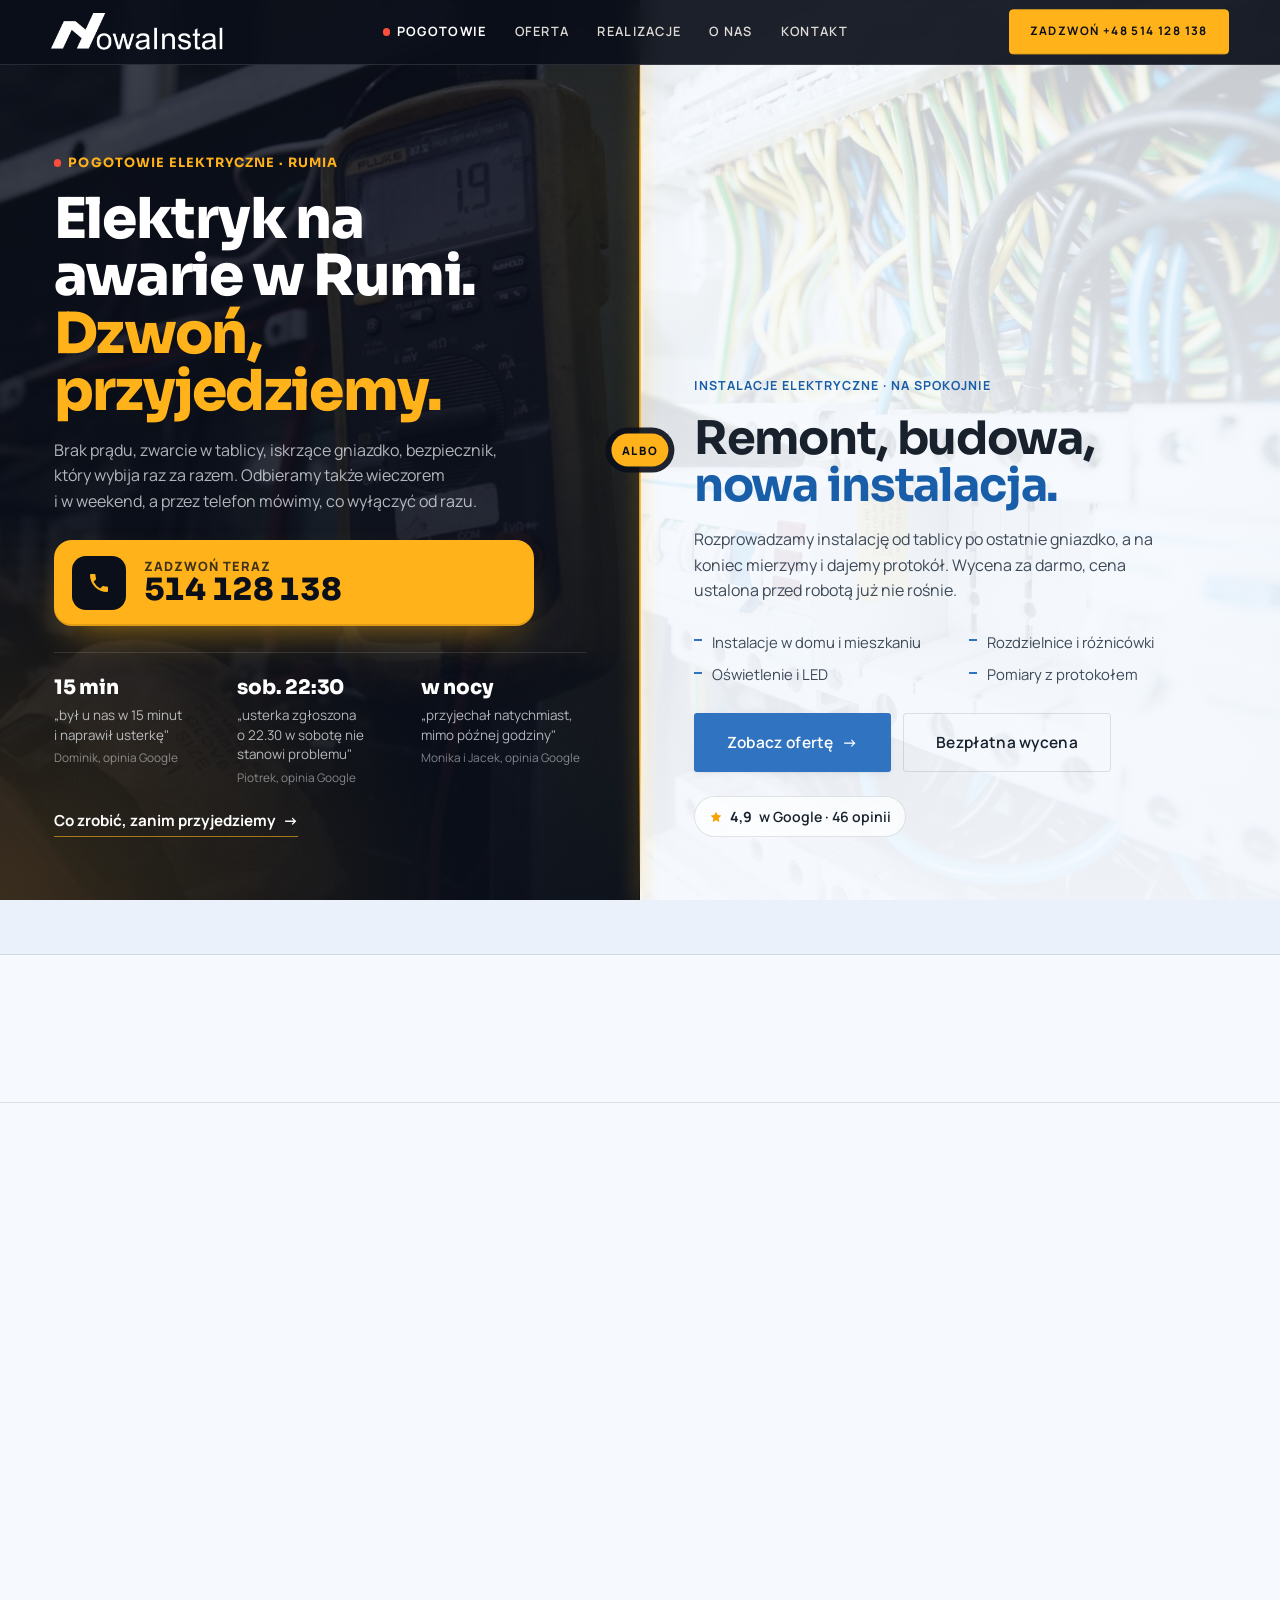
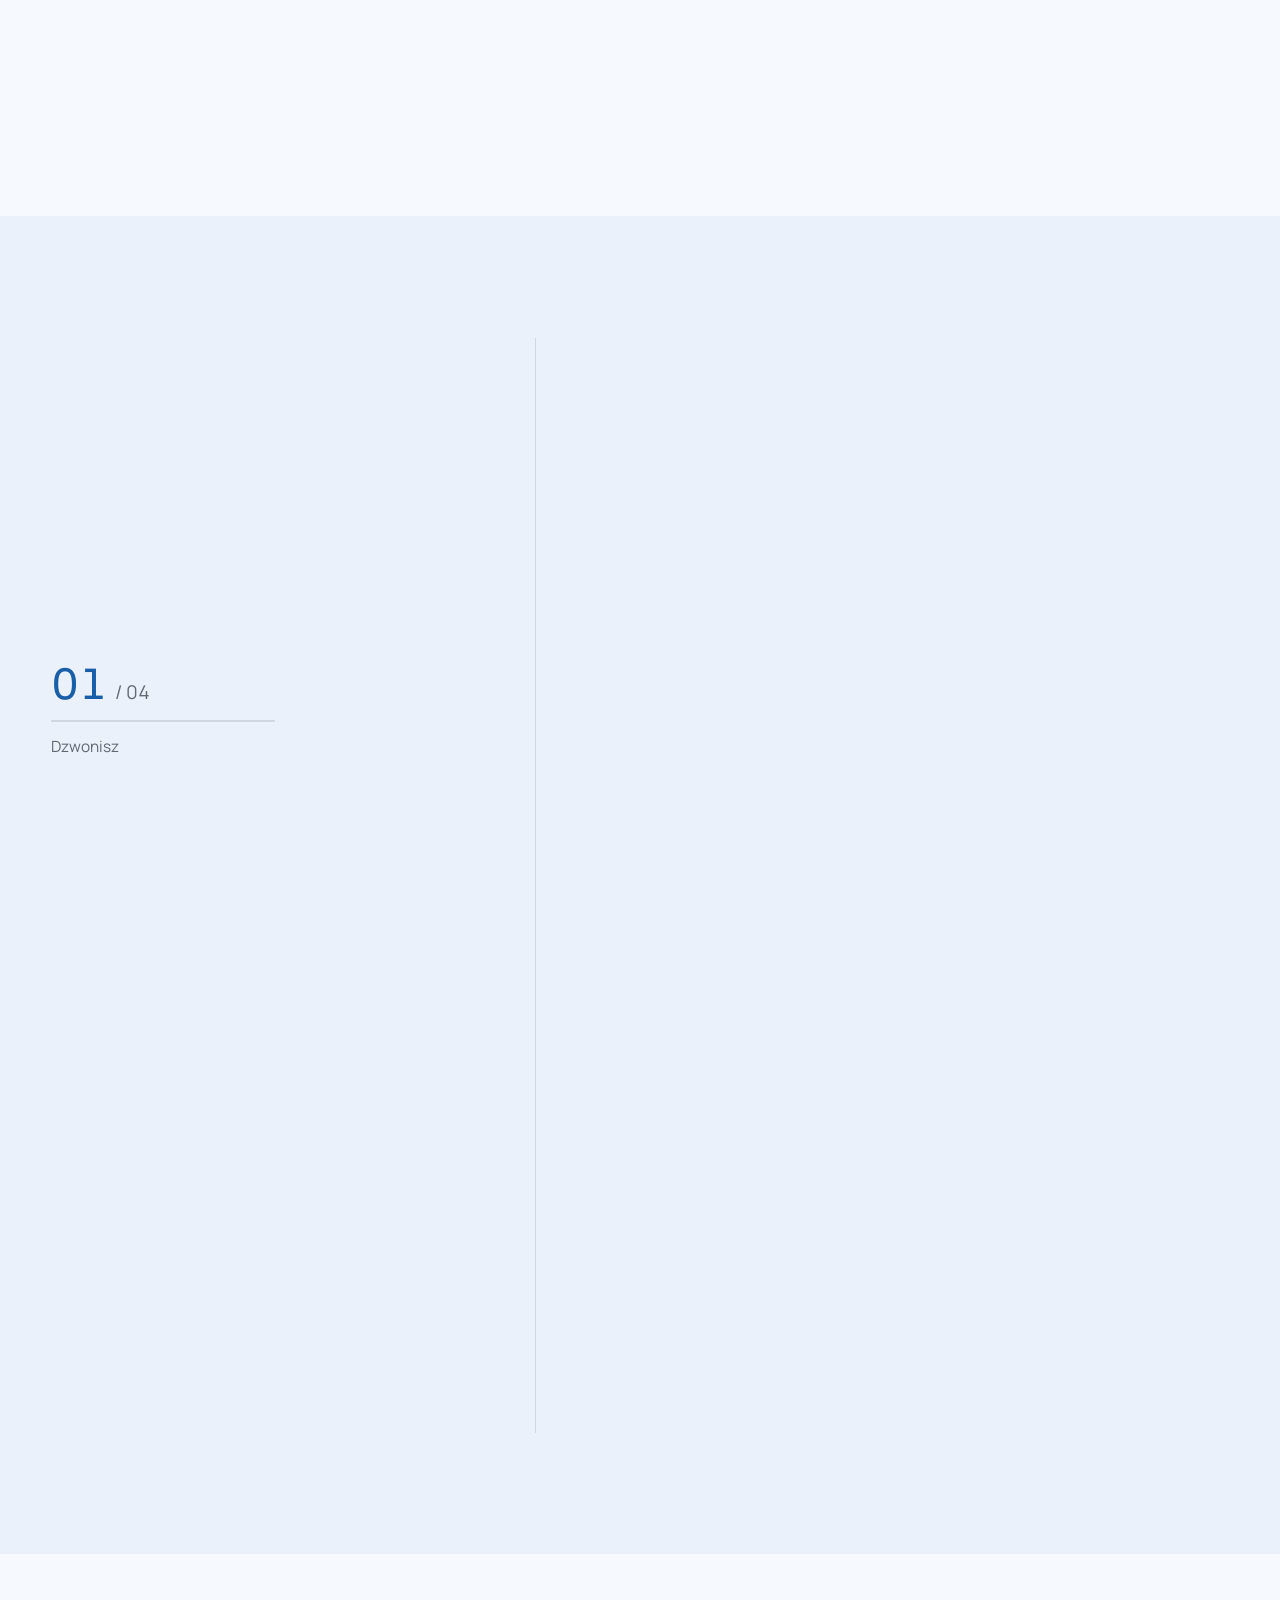
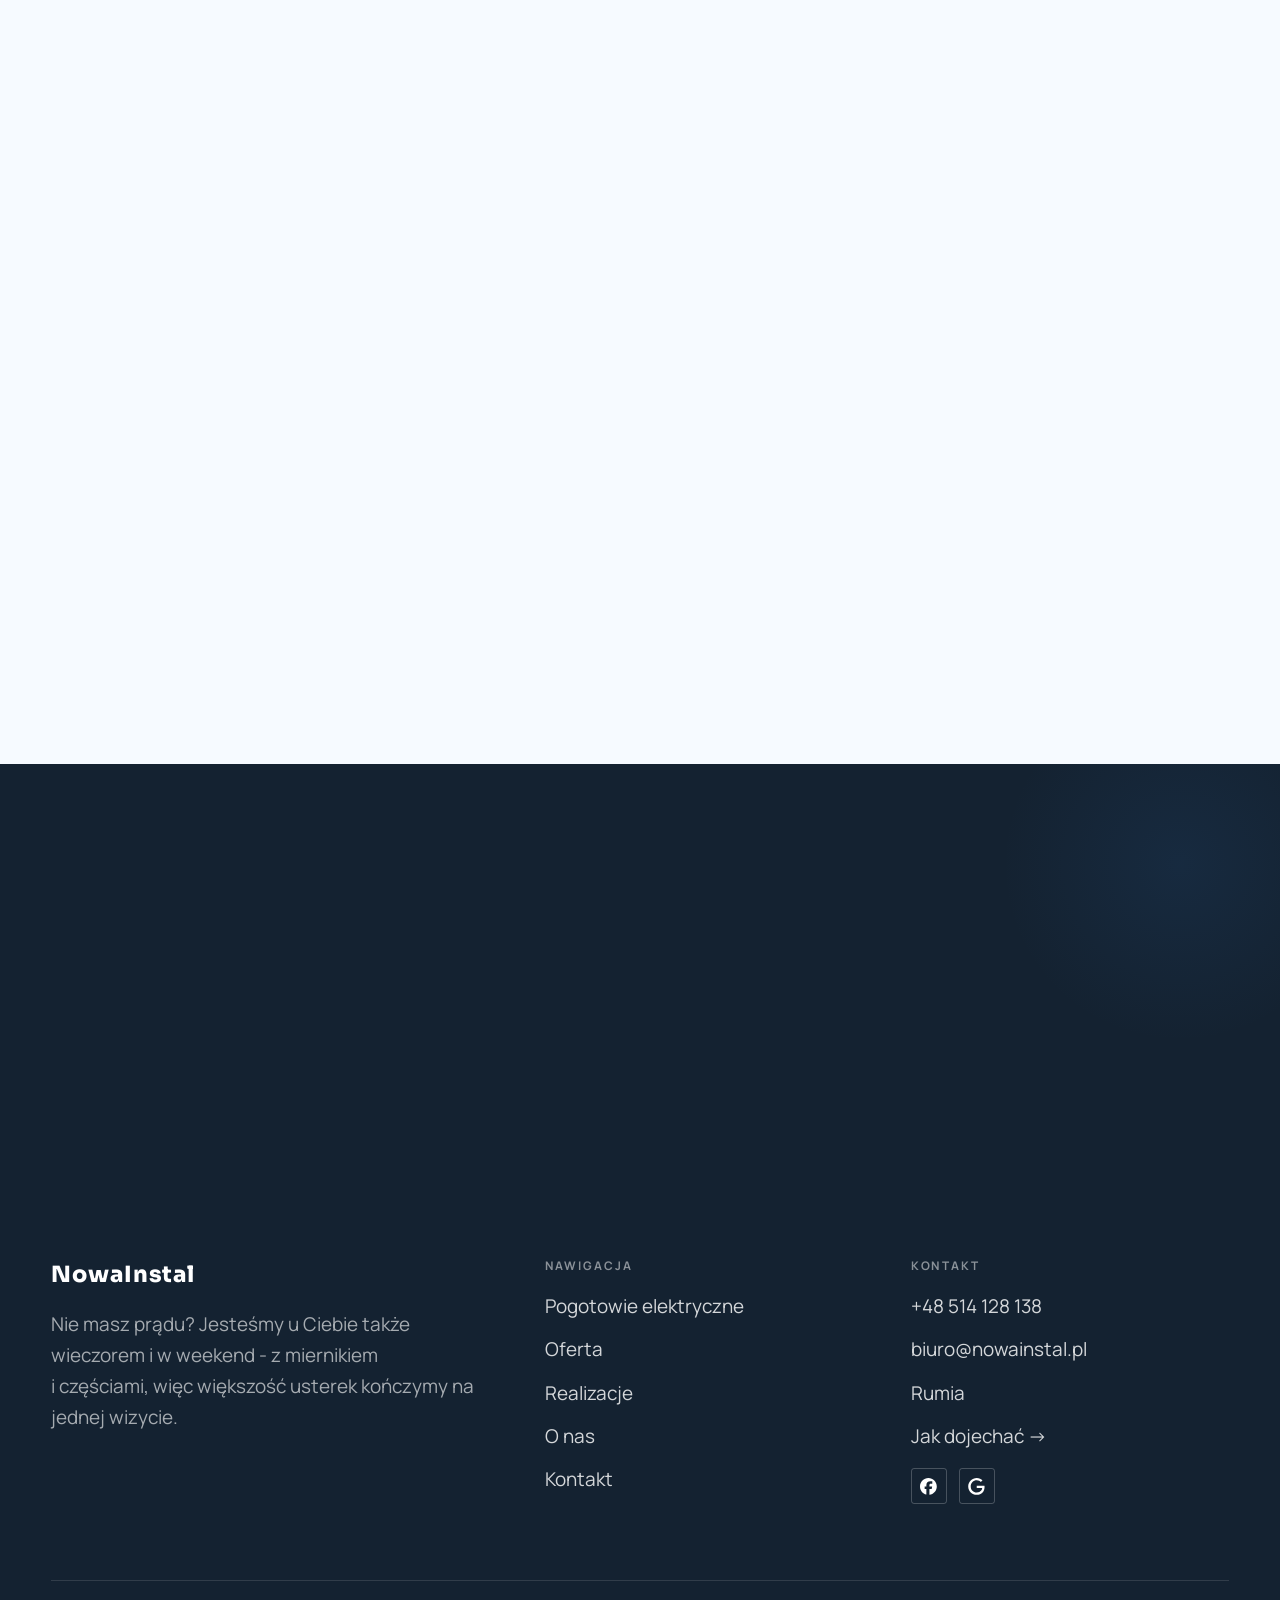
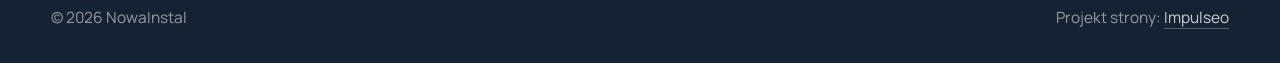
==== index.html @ 81fa4f5c "Strona demo: nowainstal-pogotowie-elektryczne (wejście dwie drogi + podstrona pogotowia)" ====
<!DOCTYPE html>
<html lang="pl">
<head>
<meta charset="UTF-8">
<meta name="viewport" content="width=device-width, initial-scale=1.0">
<title>Pogotowie elektryczne Rumia i elektryk z dojazdem | NowaInstal</title>
<meta name="description" content="Pogotowie elektryczne w Rumi: brak prądu, zwarcie, iskrzące gniazdko, wybijający bezpiecznik. Odbieramy także wieczorem i w weekend. Instalacje, rozdzielnice, pomiary. Zadzwoń: 514 128 138.">
<link rel="canonical" href="https://impulseo-pl.github.io/nowainstal-pogotowie-elektryczne/">
<meta name="robots" content="noindex, nofollow">
<meta property="og:type" content="website">
<meta property="og:locale" content="pl_PL">
<meta property="og:site_name" content="NowaInstal">
<meta property="og:title" content="NowaInstal - pogotowie elektryczne i elektryk w Rumi">
<meta property="og:description" content="Elektryk w Rumi z dojazdem. Awarie, instalacje, rozdzielnice, oświetlenie, pomiary z protokołem. Cenę znasz przed robotą. Zadzwoń: +48 514 128 138.">
<meta property="og:url" content="https://impulseo-pl.github.io/nowainstal-pogotowie-elektryczne/">
<meta property="og:image" content="https://impulseo-pl.github.io/nowainstal-pogotowie-elektryczne/img/og.jpg">
<meta property="og:image:width" content="1200">
<meta property="og:image:height" content="630">
<meta name="twitter:card" content="summary_large_image">
<script type="application/ld+json">{"@context": "https://schema.org", "@type": "Electrician", "name": "NowaInstal", "url": "https://impulseo-pl.github.io/nowainstal-pogotowie-elektryczne/", "telephone": "+48514128138", "image": "https://impulseo-pl.github.io/nowainstal-pogotowie-elektryczne/img/og.jpg", "areaServed": "Rumia", "description": "Pogotowie elektryczne i usługi elektryczne w Rumi i okolicach.", "sameAs": ["https://www.facebook.com/p/NowaInstal-Rumia-61555777727664/", "https://maps.google.com/?cid=6391568906217468872"]}</script>
<link rel="preconnect" href="https://fonts.googleapis.com">
<link rel="preconnect" href="https://fonts.gstatic.com" crossorigin>
<link href="https://fonts.googleapis.com/css2?family=Sora:wght@600;700;800&family=Manrope:wght@400;500;600&display=swap" rel="stylesheet">
<link rel="stylesheet" href="assets/styles.css?v=20261021">
<link rel="stylesheet" href="assets/pogotowie.css?v=20261021">
</head>
<body class="has-gate">
<div class="intro" aria-hidden="true"><div class="intro-p intro-l"></div><div class="intro-p intro-r"></div><div class="intro-seam"></div><div class="intro-logo"><img src="img/logo-white.png" alt="" width="1200" height="261" fetchpriority="high"></div><div class="intro-tag">Rumia · elektryk</div></div>
<script src="assets/pogotowie.js?v=20261021"></script>

<header class="nav">
  <div class="wrap nav-inner">
    <a class="brand brand-has-logo" href="index.html"><img class="brand-logo brand-logo-color" src="img/logo.png" alt="NowaInstal" width="1200" height="261" decoding="async"><img class="brand-logo brand-logo-white" src="img/logo-white.png" alt="NowaInstal" width="1200" height="261" decoding="async"></a>
    <nav class="nav-links">
      <a href="pogotowie.html" class="nav-sos"><i class="live" aria-hidden="true"></i>Pogotowie</a>
      <a href="oferta.html">Oferta</a>
      <a href="realizacje.html">Realizacje</a>
      <a href="o-nas.html">O nas</a>
      <a href="kontakt.html">Kontakt</a>
      <a href="tel:+48514128138" class="btn btn-accent">Zadzwoń +48 514 128 138</a>
    </nav>
    <button class="nav-toggle" aria-label="Menu"><span></span><span></span><span></span></button>
  </div>
</header>

<main>
<section class="gate" aria-label="W czym pomóc">
  <div class="gate-half gate-sos">
    <img class="gate-bg" src="img/g9.jpg" alt="" width="1700" height="897" fetchpriority="high">
    <div class="gate-in">
      <h1 class="gate-h"><span class="gate-h-s"><i class="live" aria-hidden="true"></i>Pogotowie elektryczne · Rumia</span>Elektryk na awarie w Rumi. <em>Dzwoń, przyjedziemy.</em></h1>
      <p class="gate-lead">Brak prądu, zwarcie w tablicy, iskrzące gniazdko, bezpiecznik, który wybija raz za razem. Odbieramy także wieczorem i w weekend, a przez telefon mówimy, co wyłączyć od razu.</p>
      <a class="sos-call" href="tel:+48514128138"><span class="sos-call-ico"><svg viewBox="0 0 24 24" fill="none" aria-hidden="true"><path d="M6.6 10.8a15.5 15.5 0 0 0 6.6 6.6l2.2-2.2a1 1 0 0 1 1-.24 11.4 11.4 0 0 0 3.6.58 1 1 0 0 1 1 1V20a1 1 0 0 1-1 1A17 17 0 0 1 3 4a1 1 0 0 1 1-1h3.5a1 1 0 0 1 1 1c0 1.25.2 2.46.58 3.6a1 1 0 0 1-.25 1l-2.23 2.2Z" fill="currentColor"/></svg></span><span class="sos-call-txt"><span class="sos-call-lab">Zadzwoń teraz</span><span class="sos-call-num">514 128 138</span></span></a>
      <ul class="gate-proof">
        <li><b>15 min</b>„był u nas w 15 minut i naprawił usterkę"<span>Dominik, opinia Google</span></li>
        <li><b>sob. 22:30</b>„usterka zgłoszona o 22.30 w sobotę nie stanowi problemu"<span>Piotrek, opinia Google</span></li>
        <li><b>w nocy</b>„przyjechał natychmiast, mimo późnej godziny"<span>Monika i Jacek, opinia Google</span></li>
      </ul>
      <a class="gate-more" href="pogotowie.html">Co zrobić, zanim przyjedziemy <span class="arr">→</span></a>
    </div>
  </div>
  <div class="gate-seam" aria-hidden="true"><span>albo</span></div>
  <div class="gate-half gate-plan">
    <img class="gate-bg" src="img/hero.jpg" alt="" width="1880" height="1251">
    <div class="gate-in">
      <p class="gate-kick">Instalacje elektryczne · na spokojnie</p>
      <h2 class="gate-h">Remont, budowa, <em>nowa instalacja.</em></h2>
      <p class="gate-lead">Rozprowadzamy instalację od tablicy po ostatnie gniazdko, a na koniec mierzymy i dajemy protokół. Wycena za darmo, cena ustalona przed robotą już nie rośnie.</p>
      <ul class="gate-list"><li>Instalacje w domu i mieszkaniu</li><li>Rozdzielnice i różnicówki</li><li>Oświetlenie i LED</li><li>Pomiary z protokołem</li></ul>
      <div class="gate-actions"><a href="oferta.html" class="btn btn-accent">Zobacz ofertę <span class="arr">→</span></a><a href="kontakt.html" class="btn btn-ghost">Bezpłatna wycena</a></div>
      <a class="gate-rating" href="https://maps.google.com/?cid=6391568906217468872" target="_blank" rel="noopener"><svg class="ico-star" width="14" height="14" viewBox="0 0 24 24" aria-hidden="true"><path d="M12 2.8l2.85 5.8 6.4.93-4.63 4.5 1.1 6.37L12 17.4l-5.72 3 1.1-6.37-4.63-4.5 6.4-.93L12 2.8Z" fill="currentColor"/></svg> <b>4,9</b> w Google · 46 opinii</a>
    </div>
  </div>
</section>
<section class="fach-promise">
  <div class="wrap">
    <ul class="fp-row reveal"><li>Bezpłatna wycena</li><li>Dojazd: Rumia i okolice</li><li>Gwarancja na robociznę</li></ul>
  </div>
</section>
<section class="opinie-mini" aria-label="Opinie klientów">
  <div class="wrap">
    <div class="om-row">
      <div class="om-item reveal"><blockquote>„Pan Wojciech mimo weekendu oraz późnych godzin wieczornych i trudnych warunków pogodowych niczym bohater le…”</blockquote><span class="om-autor">Mateusz Juchciński</span></div>
      <div class="om-item reveal"><blockquote>„Pan Wojciech, przewyższył nasze wszelkie oczekiwania, pełny profesjonalizm, punktualność i słowność.”</blockquote><span class="om-autor">Justyna Bułygo</span></div>
    </div>
  </div>
</section>
<section class="gateways-band">
  <div class="wrap">
    <div class="gateways">
      <a href="oferta.html" class="gateway reveal"><img src="img/g7.jpg" alt="Awarie i usterki" loading="lazy" width="1880" height="1253" decoding="async"><span class="g-ttl">Awarie i usterki</span></a>
      <a href="oferta.html" class="gateway reveal"><img src="img/g8.jpg" alt="Instalacje elektryczne" loading="lazy" width="1880" height="1357" decoding="async"><span class="g-ttl">Instalacje elektryczne</span></a>
      <a href="oferta.html" class="gateway reveal"><img src="img/g15.jpg" alt="Rozdzielnice i zabezpieczenia" loading="lazy" width="1700" height="1058" decoding="async"><span class="g-ttl">Rozdzielnice i zabezpieczenia</span></a>
    </div>
  </div>
</section>
<section class="proces proces-os fachowcy">
  <div class="wrap proc-grid">
    <div class="proc-side">
      <div class="head reveal">
        <span class="eyebrow">Jak pracujemy</span>
        <h2>Wiesz, na czym stoisz - na każdym etapie</h2>
        <p>Od pierwszego telefonu do odbioru roboty - krok po kroku.</p>
      </div>
      <div class="proc-count" aria-hidden="true"><span class="pc-cur">01</span><span class="pc-all">/ 04</span></div>
      <div class="proc-bar" aria-hidden="true"><i></i></div>
      <p class="proc-now" aria-hidden="true">Dzwonisz</p>
    </div>
    <ol class="proces-line">
      <li class="reveal"><span class="pno">01</span><h3>Dzwonisz</h3><p>Przy awarii mówimy też, co wyłączyć od razu - zanim dojedziemy, ma być bezpiecznie.</p></li>
      <li class="reveal"><span class="pno">02</span><h3>Znasz cenę</h3><p>Wymianę gniazdka wycenimy przez telefon, remont instalacji po obejrzeniu ścian. Cena ustalona przed robotą już nie rośnie.</p></li>
      <li class="reveal"><span class="pno">03</span><h3>Robota</h3><p>Wyłączamy tylko ten obwód, przy którym pracujemy - reszta domu działa normalnie.</p></li>
      <li class="reveal"><span class="pno">04</span><h3>Odbiór i gwarancja</h3><p>Na koniec mierzymy i pokazujemy wynik - dostajesz protokół, gwarancję i jasny rachunek.</p></li>
    </ol>
  </div>
</section>
<section>
  <div class="wrap">
    <div class="head reveal">
      <span class="eyebrow">Realizacje</span>
      <h2>Zdjęcia z realizacji</h2>
      <p>Rozdzielnice, oświetlenie, nowe obwody - stan z dnia oddania, bez upiększania.</p>
    </div>
    <div class="gallery">
      <div class="tile t-two3 reveal"><img src="img/g1.jpg" alt="NowaInstal" loading="lazy" width="2400" height="3200" decoding="async"></div>
      <div class="tile t-third reveal"><img src="img/g2.jpg" alt="NowaInstal" loading="lazy" width="2252" height="4000" decoding="async"></div>
      <div class="tile t-third reveal"><img src="img/g3.jpg" alt="NowaInstal" loading="lazy" width="2400" height="3200" decoding="async"></div>
      <div class="tile t-third reveal"><img src="img/g4.jpg" alt="NowaInstal" loading="lazy" width="2400" height="3200" decoding="async"></div>
      <div class="tile t-third reveal"><img src="img/g5.jpg" alt="NowaInstal" loading="lazy" width="2400" height="3200" decoding="async"></div>
    </div>
    <div style="margin-top:var(--space-7)" class="reveal"><a href="realizacje.html" class="btn btn-accent">Pełna galeria <span class="arr">→</span></a></div>
  </div>
</section>
<section class="fach-uslugi">
  <div class="wrap">
    <div class="head reveal">
      <span class="eyebrow">Oferta</span>
      <h2>Co robimy</h2>
      <p>Najczęstsze zlecenia. Przy każdym piszę, co wchodzi w zakres.</p>
    </div>
    <ul class="fu-list">
      <li class="fu-row reveal"><div class="fu-name">Awarie i usterki</div><div class="fu-desc">Iskrzące gniazdko, swąd przy tablicy, ciepły włącznik - takie telefony bierzemy poza kolejką.</div><a class="fu-cta" href="kontakt.html">Wycena <span class="arr">→</span></a></li>
      <li class="fu-row reveal"><div class="fu-name">Instalacje elektryczne</div><div class="fu-desc">Budujesz dom albo robisz generalny remont? Rozprowadzamy instalację od tablicy po ostatnie gniazdko: obwody, bruzdy, puszki, a na koniec pomiary z protokołem, zanim cokolwiek zniknie pod tynkiem.</div><a class="fu-cta" href="kontakt.html">Wycena <span class="arr">→</span></a></li>
      <li class="fu-row reveal"><div class="fu-name">Rozdzielnice i zabezpieczenia</div><div class="fu-desc">Dokładamy różnicówki i ochronniki przepięciowe do starszych tablic. Różnicówka odcina prąd, zanim zrobi krzywdę człowiekowi, ochronnik zbiera przepięcie po burzy, zanim dojdzie do sprzętu.</div><a class="fu-cta" href="kontakt.html">Wycena <span class="arr">→</span></a></li>
      <li class="fu-row reveal"><div class="fu-name">Oświetlenie i LED</div><div class="fu-desc">Robimy też sterowanie światłem: ściemniacze, czujniki zmierzchu, oświetlenie schodowe na czas.</div><a class="fu-cta" href="kontakt.html">Wycena <span class="arr">→</span></a></li>
      <li class="fu-row reveal"><div class="fu-name">Gniazdka, włączniki i osprzęt</div><div class="fu-desc">Grzejące się gniazdko albo włącznik, który łapie co drugi raz, to poluzowany zacisk - od tego zaczynają się nadpalone puszki.</div><a class="fu-cta" href="kontakt.html">Wycena <span class="arr">→</span></a></li>
      <li class="fu-row reveal"><div class="fu-name">Pomiary i protokoły</div><div class="fu-desc">Kupujesz mieszkanie z rynku wtórnego? Sprawdzimy instalację, zanim podpiszesz - miernik mówi więcej niż zapewnienia sprzedającego.</div><a class="fu-cta" href="kontakt.html">Wycena <span class="arr">→</span></a></li>
    </ul>
    <div style="margin-top:var(--space-7)" class="reveal"><a href="oferta.html" class="btn btn-ghost">Pełna oferta <span class="arr">→</span></a></div>
  </div>
</section>
<section class="stopklatka" aria-hidden="true">
  <div class="stk-bg" style="background-image:url(img/g10.jpg)"></div>
</section>
<section class="opinie">
  <div class="wrap">
    <div class="head center reveal">
      <span class="eyebrow">Opinie</span>
      <h2>Co mówią klienci</h2>
    </div>
    <p class="op-meta reveal"><span class="g-badge"><svg class="gb-ico" viewBox="0 0 24 24" width="18" height="18" aria-hidden="true"><path fill="#4285F4" d="M22.56 12.25c0-.78-.07-1.53-.2-2.25H12v4.26h5.92c-.26 1.37-1.04 2.53-2.21 3.31v2.77h3.57c2.08-1.92 3.28-4.74 3.28-8.09z"/><path fill="#34A853" d="M12 23c2.97 0 5.46-.98 7.28-2.66l-3.57-2.77c-.98.66-2.23 1.06-3.71 1.06-2.86 0-5.29-1.93-6.16-4.53H2.18v2.84C3.99 20.53 7.7 23 12 23z"/><path fill="#FBBC05" d="M5.84 14.09c-.22-.66-.35-1.36-.35-2.09s.13-1.43.35-2.09V7.07H2.18C1.43 8.55 1 10.22 1 12s.43 3.45 1.18 4.93l2.85-2.22.81-.62z"/><path fill="#EA4335" d="M12 5.38c1.62 0 3.06.56 4.21 1.64l3.15-3.15C17.45 2.09 14.97 1 12 1 7.7 1 3.99 3.47 2.18 7.07l3.66 2.84c.87-2.6 3.3-4.53 6.16-4.53z"/></svg><b class="gb-ocena">4,9</b><svg class="gb-stars" viewBox="0 0 90 18" width="74" height="14.8" aria-hidden="true"><g fill="currentColor" opacity=".26"><path transform="translate(0,0)" d="M9 1.6l2.2 4.46 4.92.72-3.56 3.47.84 4.9L9 12.74l-4.4 2.31.84-4.9L1.88 6.68l4.92-.72L9 1.6Z"/><path transform="translate(18,0)" d="M9 1.6l2.2 4.46 4.92.72-3.56 3.47.84 4.9L9 12.74l-4.4 2.31.84-4.9L1.88 6.68l4.92-.72L9 1.6Z"/><path transform="translate(36,0)" d="M9 1.6l2.2 4.46 4.92.72-3.56 3.47.84 4.9L9 12.74l-4.4 2.31.84-4.9L1.88 6.68l4.92-.72L9 1.6Z"/><path transform="translate(54,0)" d="M9 1.6l2.2 4.46 4.92.72-3.56 3.47.84 4.9L9 12.74l-4.4 2.31.84-4.9L1.88 6.68l4.92-.72L9 1.6Z"/><path transform="translate(72,0)" d="M9 1.6l2.2 4.46 4.92.72-3.56 3.47.84 4.9L9 12.74l-4.4 2.31.84-4.9L1.88 6.68l4.92-.72L9 1.6Z"/></g><clipPath id="gs980"><rect x="0" y="0" width="88.2" height="18"/></clipPath><g fill="#FBBC04" clip-path="url(#gs980)"><path transform="translate(0,0)" d="M9 1.6l2.2 4.46 4.92.72-3.56 3.47.84 4.9L9 12.74l-4.4 2.31.84-4.9L1.88 6.68l4.92-.72L9 1.6Z"/><path transform="translate(18,0)" d="M9 1.6l2.2 4.46 4.92.72-3.56 3.47.84 4.9L9 12.74l-4.4 2.31.84-4.9L1.88 6.68l4.92-.72L9 1.6Z"/><path transform="translate(36,0)" d="M9 1.6l2.2 4.46 4.92.72-3.56 3.47.84 4.9L9 12.74l-4.4 2.31.84-4.9L1.88 6.68l4.92-.72L9 1.6Z"/><path transform="translate(54,0)" d="M9 1.6l2.2 4.46 4.92.72-3.56 3.47.84 4.9L9 12.74l-4.4 2.31.84-4.9L1.88 6.68l4.92-.72L9 1.6Z"/><path transform="translate(72,0)" d="M9 1.6l2.2 4.46 4.92.72-3.56 3.47.84 4.9L9 12.74l-4.4 2.31.84-4.9L1.88 6.68l4.92-.72L9 1.6Z"/></g></svg><span class="gb-txt">46 opinii w Google</span></span></p>
    <p class="op-meta reveal"><a class="op-google" href="https://maps.google.com/?cid=6391568906217468872" target="_blank" rel="noopener"><svg class="op-g-ico" viewBox="0 0 24 24" width="17" height="17" aria-hidden="true"><path fill="#4285F4" d="M22.56 12.25c0-.78-.07-1.53-.2-2.25H12v4.26h5.92c-.26 1.37-1.04 2.53-2.21 3.31v2.77h3.57c2.08-1.92 3.28-4.74 3.28-8.09z"/><path fill="#34A853" d="M12 23c2.97 0 5.46-.98 7.28-2.66l-3.57-2.77c-.98.66-2.23 1.06-3.71 1.06-2.86 0-5.29-1.93-6.16-4.53H2.18v2.84C3.99 20.53 7.7 23 12 23z"/><path fill="#FBBC05" d="M5.84 14.09c-.22-.66-.35-1.36-.35-2.09s.13-1.43.35-2.09V7.07H2.18C1.43 8.55 1 10.22 1 12s.43 3.45 1.18 4.93l2.85-2.22.81-.62z"/><path fill="#EA4335" d="M12 5.38c1.62 0 3.06.56 4.21 1.64l3.15-3.15C17.45 2.09 14.97 1 12 1 7.7 1 3.99 3.47 2.18 7.07l3.66 2.84c.87-2.6 3.3-4.53 6.16-4.53z"/></svg><span>Zobacz opinie w Google</span><span class="arr">→</span></a></p>
    <div class="opinie-grid">
      <figure class="op-card reveal"><span class="op-star"><svg class="ico-star" width="14" height="14" viewBox="0 0 24 24" style="vertical-align:-2px" aria-hidden="true"><path d="M12 2.8l2.85 5.8 6.4.93-4.63 4.5 1.1 6.37L12 17.4l-5.72 3 1.1-6.37-4.63-4.5 6.4-.93L12 2.8Z" fill="currentColor"/></svg><svg class="ico-star" width="14" height="14" viewBox="0 0 24 24" style="vertical-align:-2px" aria-hidden="true"><path d="M12 2.8l2.85 5.8 6.4.93-4.63 4.5 1.1 6.37L12 17.4l-5.72 3 1.1-6.37-4.63-4.5 6.4-.93L12 2.8Z" fill="currentColor"/></svg><svg class="ico-star" width="14" height="14" viewBox="0 0 24 24" style="vertical-align:-2px" aria-hidden="true"><path d="M12 2.8l2.85 5.8 6.4.93-4.63 4.5 1.1 6.37L12 17.4l-5.72 3 1.1-6.37-4.63-4.5 6.4-.93L12 2.8Z" fill="currentColor"/></svg><svg class="ico-star" width="14" height="14" viewBox="0 0 24 24" style="vertical-align:-2px" aria-hidden="true"><path d="M12 2.8l2.85 5.8 6.4.93-4.63 4.5 1.1 6.37L12 17.4l-5.72 3 1.1-6.37-4.63-4.5 6.4-.93L12 2.8Z" fill="currentColor"/></svg><svg class="ico-star" width="14" height="14" viewBox="0 0 24 24" style="vertical-align:-2px" aria-hidden="true"><path d="M12 2.8l2.85 5.8 6.4.93-4.63 4.5 1.1 6.37L12 17.4l-5.72 3 1.1-6.37-4.63-4.5 6.4-.93L12 2.8Z" fill="currentColor"/></svg></span><blockquote>Pan Wojciech mimo weekendu oraz późnych godzin wieczornych i trudnych warunków pogodowych niczym bohater lecz bez peleryny, przyjechał z odsieczą do awarii naszej starej skrzynki rozdzielczej.</blockquote><span class="op-autor">Mateusz Juchciński</span></figure>
      <figure class="op-card reveal"><span class="op-star"><svg class="ico-star" width="14" height="14" viewBox="0 0 24 24" style="vertical-align:-2px" aria-hidden="true"><path d="M12 2.8l2.85 5.8 6.4.93-4.63 4.5 1.1 6.37L12 17.4l-5.72 3 1.1-6.37-4.63-4.5 6.4-.93L12 2.8Z" fill="currentColor"/></svg><svg class="ico-star" width="14" height="14" viewBox="0 0 24 24" style="vertical-align:-2px" aria-hidden="true"><path d="M12 2.8l2.85 5.8 6.4.93-4.63 4.5 1.1 6.37L12 17.4l-5.72 3 1.1-6.37-4.63-4.5 6.4-.93L12 2.8Z" fill="currentColor"/></svg><svg class="ico-star" width="14" height="14" viewBox="0 0 24 24" style="vertical-align:-2px" aria-hidden="true"><path d="M12 2.8l2.85 5.8 6.4.93-4.63 4.5 1.1 6.37L12 17.4l-5.72 3 1.1-6.37-4.63-4.5 6.4-.93L12 2.8Z" fill="currentColor"/></svg><svg class="ico-star" width="14" height="14" viewBox="0 0 24 24" style="vertical-align:-2px" aria-hidden="true"><path d="M12 2.8l2.85 5.8 6.4.93-4.63 4.5 1.1 6.37L12 17.4l-5.72 3 1.1-6.37-4.63-4.5 6.4-.93L12 2.8Z" fill="currentColor"/></svg><svg class="ico-star" width="14" height="14" viewBox="0 0 24 24" style="vertical-align:-2px" aria-hidden="true"><path d="M12 2.8l2.85 5.8 6.4.93-4.63 4.5 1.1 6.37L12 17.4l-5.72 3 1.1-6.37-4.63-4.5 6.4-.93L12 2.8Z" fill="currentColor"/></svg></span><blockquote>Pan Wojciech, przewyższył nasze wszelkie oczekiwania, pełny profesjonalizm, punktualność i słowność. Bardzo dziękujemy za ekspresową pomoc przy remoncie. Numer wart zapisania w ulubionych</blockquote><span class="op-autor">Justyna Bułygo</span></figure>
    </div>
  </div>
</section>
<section class="obszar">
  <div class="wrap">
    <div class="head center reveal">
      <span class="eyebrow">Obszar działania</span>
      <h2>Dojeżdżamy do Ciebie</h2>
    </div>
    <p class="obszar-txt reveal" style="text-align:center;max-width:60ch;margin:0 auto 1.4rem">Nie wiesz, czy dojedziemy do Ciebie? Zadzwoń i podaj adres. Jak nie dojeżdżamy, powiemy od razu i nie zajmiemy Ci dnia.</p>
    <ul class="obszar-list reveal"><li class="is-home">Rumia</li><li>+ okolice</li></ul>
    <div class="obszar-mapa reveal" style="margin-top:var(--space-7)">
      <iframe title="Obszar działania - Rumia i okolice" src="https://maps.google.com/maps?q=NowaInstal%20Rumia&amp;z=11&amp;output=embed" loading="lazy" referrerpolicy="no-referrer-when-downgrade" style="width:100%;height:clamp(280px,38vh,420px);border:0;display:block;border-radius:var(--r-md)"></iframe>
    </div>
  </div>
</section>
<section class="faq-klinika">
  <div class="wrap">
    <div class="head center reveal">
      <span class="eyebrow">Częste pytania</span>
      <h2>Dobrze wiedzieć</h2>
    </div>
    <div class="faq-list">
      <details class="faq-item reveal"><summary>Ile to będzie kosztowało?</summary><p>Zależy, co się dzieje - dlatego wypytujemy przez telefon i od razu podajemy widełki. Ostateczną cenę ustalamy przy oględzinach, zanim zaczniemy.</p></details>
      <details class="faq-item reveal"><summary>Czy wycena jest płatna?</summary><p>Za obejrzenie i wycenę nie bierzemy pieniędzy. Płacisz za robotę, nie za rozmowę o niej.</p></details>
      <details class="faq-item reveal"><summary>Jak szybko przyjedziecie?</summary><p>Brak prądu w całym domu to pilny wyjazd - przestawiamy grafik. Dołożenie gniazdka spokojnie poczeka na umówiony termin.</p></details>
      <details class="faq-item reveal"><summary>Czy dostanę fakturę?</summary><p>Tak - VAT albo paragon, jak wolisz. Z firmami i wspólnotami rozliczamy się przelewem.</p></details>
      <details class="faq-item reveal"><summary>Mam starą instalację. Muszę wymieniać wszystko?</summary><p>Aluminium w ścianach to jeszcze nie wyrok, ale ma swoje lata i lubi luzujące się zaciski. Mówimy wprost, co wymienić od razu, a co można zaplanować - z cenami, żebyś mógł rozłożyć to w czasie.</p></details>
      <details class="faq-item reveal"><summary>Co, jeśli po naprawie coś dalej nie gra?</summary><p>Wracamy i mierzymy jeszcze raz. Nasza wina - poprawiamy za darmo; wyszło coś nowego - mówimy wprost, co i za ile.</p></details>
    </div>
  </div>
</section>
<section class="cta">
  <div class="wrap">
    <div class="reveal">
      <span class="eyebrow">Współpraca</span>
      <h2>Potrzebujesz fachowca? Wycenimy za darmo.</h2>
      <p>Odezwij się - umówimy oględziny i usłyszysz konkretną kwotę. Za darmo.</p>
    </div>
    <div class="cta-actions reveal">
      <a href="kontakt.html" class="btn btn-light">Bezpłatna wycena <span class="arr">→</span></a>
      <a href="tel:+48514128138" class="btn btn-ghost btn-ghost-cta">+48 514 128 138</a>
    </div>
  </div>
</section>
</main>

<footer>
  <div class="wrap">
    <div class="foot-grid">
      <div class="foot-brand">
        <div class="name">NowaInstal</div>
        <p>Nie masz prądu? Jesteśmy u Ciebie także wieczorem i w weekend - z miernikiem i częściami, więc większość usterek kończymy na jednej wizycie.</p>
      </div>
      <div class="foot-col">
        <h4>Nawigacja</h4>
        <a href="pogotowie.html">Pogotowie elektryczne</a>
        <a href="oferta.html">Oferta</a>
        <a href="realizacje.html">Realizacje</a>
        <a href="o-nas.html">O nas</a>
        <a href="kontakt.html">Kontakt</a>
      </div>
      <div class="foot-col">
        <h4>Kontakt</h4>
        <a href="tel:+48514128138">+48 514 128 138</a>
        <a href="mailto:biuro@nowainstal.pl">biuro@nowainstal.pl</a>
        <p>Rumia</p>
        <a href="https://maps.google.com/?cid=6391568906217468872&g_mp=CiVnb29nbGUubWFwcy5wbGFjZXMudjEuUGxhY2VzLkdldFBsYWNlEAIYBCAA" target="_blank" rel="noopener">Jak dojechać →</a>
      <div class="foot-soc">
        <a class="soc" href="https://www.facebook.com/p/NowaInstal-Rumia-61555777727664/" target="_blank" rel="noopener" aria-label="Facebook - NowaInstal"><svg viewBox="0 0 24 24" aria-hidden="true" focusable="false"><path d="M9.101 23.691v-7.98H6.627v-3.667h2.474v-1.58c0-4.085 1.848-5.978 5.858-5.978.401 0 .955.042 1.468.103a8.68 8.68 0 0 1 1.141.195v3.325a8.623 8.623 0 0 0-.653-.036 26.805 26.805 0 0 0-.733-.009c-.707 0-1.259.096-1.675.309a1.686 1.686 0 0 0-.679.622c-.258.42-.374.995-.374 1.752v1.297h3.919l-.386 2.103-.287 1.564h-3.246v8.245C19.396 23.238 24 18.179 24 12.044c0-6.627-5.373-12-12-12s-12 5.373-12 12c0 5.628 3.874 10.35 9.101 11.647Z" fill="currentColor"/></svg></a>
        <a class="soc" href="https://maps.google.com/?cid=6391568906217468872" target="_blank" rel="noopener" aria-label="Google - NowaInstal"><svg viewBox="0 0 24 24" aria-hidden="true" focusable="false"><path d="M12.48 10.92v3.28h7.84c-.24 1.84-.853 3.187-1.787 4.133-1.147 1.147-2.933 2.4-6.053 2.4-4.827 0-8.6-3.893-8.6-8.72s3.773-8.72 8.6-8.72c2.6 0 4.507 1.027 5.907 2.347l2.307-2.307C18.747 1.44 16.133 0 12.48 0 5.867 0 .307 5.387.307 12s5.56 12 12.173 12c3.573 0 6.267-1.173 8.373-3.36 2.16-2.16 2.84-5.213 2.84-7.667 0-.76-.053-1.467-.173-2.053H12.48z" fill="currentColor"/></svg></a>
      </div>
      </div>
    </div>
    <div class="foot-bot">
      <span>© 2026 NowaInstal</span>
      <span>Projekt strony: <a class="foot-credit" href="https://impulseo.pl" target="_blank" rel="noopener">Impulseo</a></span>
    </div>
  </div>
</footer>
<div class="sticky-call"><a class="sc-call" href="tel:+48514128138"><svg class="ico-tel" width="16" height="16" viewBox="0 0 24 24" fill="none" aria-hidden="true"><path d="M6.6 10.8a15.5 15.5 0 0 0 6.6 6.6l2.2-2.2a1 1 0 0 1 1-.24 11.4 11.4 0 0 0 3.6.58 1 1 0 0 1 1 1V20a1 1 0 0 1-1 1A17 17 0 0 1 3 4a1 1 0 0 1 1-1h3.5a1 1 0 0 1 1 1c0 1.25.2 2.46.58 3.6a1 1 0 0 1-.25 1l-2.23 2.2Z" fill="currentColor"/></svg> Awaria? Zadzwoń</a><a class="sc-quote" href="kontakt.html">Bezpłatna wycena</a></div>
<div class="demo-wazne" data-do="2026-11-04" data-cykl="3" hidden><svg class="dw-ico" width="13" height="13" viewBox="0 0 24 24" fill="none" aria-hidden="true"><circle cx="12" cy="12" r="8.6" stroke="currentColor" stroke-width="1.8"/><path d="M12 7.2V12l3.3 2" stroke="currentColor" stroke-width="1.8" stroke-linecap="round"/></svg><span class="dw-txt"></span></div>

<script src="assets/main.js?v=20261021"></script>
</body>
</html>
---- assets/styles.css ----
/* ============================================================
   STOLBASZ — premium, architektoniczny B2B fit-out
   Jasna paleta, zero brązu. System wg premium-web-craft.
   Projekt strony: Impulseo (impulseo.pl)
   ============================================================ */

:root{
  /* PALETA — jasna, architektoniczna, chłodna */
  --paper:#f5f7fa;          /* główne tło */
  --paper-2:#e7edf3;        /* sekcje alternatywne (chłodny jasny szary) */
  --paper-3:#e7edf3;        /* delikatne wypełnienia */
  --ink:#142231;            /* tekst główny — chłodny grafit */
  --ink-soft:#2c3e52;       /* nagłówki drugorzędne */
  --muted:#697785;          /* tekst poboczny */
  --line:rgba(20,34,49,.12);/* hairline */
  --accent:#e8a00c;         /* stonowany petrol-slate — jedyny akcent */
  --accent-d:#c47f06;
  --accent-soft:rgba(232,160,12,.10);
  --dark:#142231;           /* sekcje ciemne (stopka/CTA) */

  /* HOVER ZDJĘĆ — JEDEN standard dla całego silnika (decyzja K. 04.08.2026, artefakt z wariantami).
     AKTUALNE (K.+Szymon 09.08.2026, wybór z artefaktu 6 wariantów): zoom 1.05 przy 1.4s -
     przy tak długim czasie mocniejszy kadr NIE skacze, tylko „oddycha". Poprzedni standard
     (1.02 / .55s z 04.08) odbierany jako dynamiczny i szybki.
     Spoczynek lekko przygaszony, ale TYLKO tam, gdzie jest mysz (@media hover:hover) —
     na telefonie zdjęcia zostają w pełnej jasności. */
  --img-zoom:1.05;                   /* K.+Szymon 09.08: wariant F z artefaktu porównawczego */
  --img-rest:brightness(.95) saturate(.99);
  --img-hot:brightness(1.06) saturate(1.05);
  --img-dur:1.4s;                    /* K.+Szymon 09.08 (wariant F): powoli = elegancko */
  --img-ease:cubic-bezier(.16,.84,.44,1);  /* miękki ogon, efekt „oddychania" */

  /* ODSTĘPY — skala 4/8 */
  --space-1:4px; --space-2:8px; --space-3:12px; --space-4:16px; --space-5:24px;
  --space-6:32px; --space-7:48px; --space-8:64px; --space-9:96px; --space-10:128px;

  /* TYPOGRAFIA — fluid clamp() (skala podbita 16.07.2026: większe, czytelniejsze litery — uwaga Adama) */
  --text-sm:clamp(.9rem,.87rem + .12vw,1rem);
  --text-base:clamp(1.08rem,1.04rem + .18vw,1.2rem);
  --text-lg:clamp(1.24rem,1.15rem + .34vw,1.44rem);
  --text-h3:clamp(1.34rem,1.22rem + .55vw,1.66rem);
  --text-h2:clamp(2.1rem,1.66rem + 2.1vw,3.1rem);
  --text-h1:clamp(2.9rem,2.1rem + 4vw,5.1rem);

  /* PROMIENIE — architektoniczne, raczej ostre */
  --r-sm:3px; --r-md:6px; --r-lg:10px;

  /* RUCH */
  --ease:cubic-bezier(.25,.46,.45,.94); --dur:.24s;

  /* CIENIE — miękkie, warstwowe */
  --sh-sm:0 1px 2px rgba(16,24,32,.04), 0 2px 8px rgba(16,24,32,.05);
  --sh-md:0 2px 6px rgba(16,24,32,.05), 0 12px 28px -8px rgba(16,24,32,.12);
  --sh-lg:0 6px 14px rgba(16,24,32,.07), 0 26px 56px -18px rgba(16,24,32,.22);

  --hairline:1px solid var(--line);

  --font-display:'Sora','Manrope',sans-serif;
  --font-body:'Manrope',sans-serif;
}

*{box-sizing:border-box;margin:0;padding:0}
html{scroll-behavior:smooth}
body{
  font-family:var(--font-body);
  font-size:var(--text-base);
  line-height:1.65;
  color:var(--ink);
  background:var(--paper);
  -webkit-font-smoothing:antialiased;
  text-rendering:optimizeLegibility;
}
img{max-width:100%;height:auto;display:block}  /* height:auto = width/height z atrybutów trzyma proporcje (TOP#12) */
a{color:inherit;text-decoration:none}

.wrap{width:min(92%,1180px);margin-inline:auto}
section{padding-block:clamp(52px,6.5vw,96px)}

h1,h2,h3{font-family:var(--font-display);font-weight:700;line-height:1.08;letter-spacing:-.02em;color:var(--ink)}
h1{font-size:var(--text-h1);letter-spacing:-.035em}
h2{font-size:var(--text-h2);letter-spacing:-.025em}
h3{font-size:var(--text-h3)}
/* MIARA — długość wiersza. WCAG 2.2 SC 1.4.8: max 80 znaków; Butterick: 45–90.
   68ch daje realnie 72–78 znaków polskiego tekstu, czyli z zapasem pod granicą.
   Wcześniej limit miał TYLKO <p> — <li>, <blockquote> i <dd> nie miały żadnego,
   i to jedyny powód, dla którego 23 bloki na dwóch oddanych stronach jadą po
   83–106 znaków w wierszu (pomiar 07.08.2026, bramka `miara`).
   ⚠️ Listy i definicje ograniczamy TYLKO bez klasy: `ul`/`ol` z klasą to u nas
   układ (siatki kafli, menu), a nie tekst ciągły — tam miarę wyznacza układ. */
/* 60ch, nie 68ch (K. 10.08): po zmianie fontów na węższe kroje (DM Sans i spółka)
   w 68ch mieściło się ~90 znaków - bramka pikselowa słusznie zgłaszała przekroczenie
   granicy 80. Pomiar na żywej przeglądarce: 60ch = 90 znaków, 53ch = ~78 znaków, czyli normę WCAG 1.4.8. */
:root{ --miara:53ch }
p{max-width:min(100%,var(--miara))}
blockquote,
ul:not([class])>li, ol:not([class])>li,
dl:not([class])>dd{max-width:min(100%,var(--miara))}

/* ⚠️ Świadomie BEZ wyjątku `.tile p,.card p,.svc p{max-width:none}`, choć nasuwa się sam:
   te akapity BYŁY już ograniczone (stare `p{max-width:65ch}`), więc „wyjątek" nie odblokowałby
   niczego nowego — tylko ROZLUŹNIŁ stan sprzed zmiany na wszystkich demach naraz.
   `figcaption` żadna z reguł wyżej nie dotyczy, więc też nie potrzebuje zwolnienia. */

/* ŁAMANIE. `balance` wyrównuje długości wierszy w nagłówku, `pretty` pilnuje ostatniego
   wiersza akapitu, żeby nie został w nim jeden wyraz. Obsługiwane od Chrome 117 /
   Safari 17.5; starsze przeglądarki po prostu ignorują tę własność.
   `text-wrap:pretty` nie występowało dotąd ANI RAZ w silniku ani w repo klientów. */
h1,h2,h3,.lead,.lede{text-wrap:balance}
p,li,blockquote,dd{text-wrap:pretty}

.eyebrow{
  font-family:var(--font-body);
  font-size:var(--text-sm);
  font-weight:600;
  letter-spacing:.18em;
  text-transform:uppercase;
  color:var(--accent);
  display:inline-flex;align-items:center;gap:var(--space-3);
}
/* flex:none + margin-top = kreska trzyma się PIERWSZEJ linii. Wcześniej align-items:center
   centrowało ją względem całego bloku i przy zawinięciu (długi kicker typu
   „…WNĘTRZ · LESZNO · OD 2019") druga linia lądowała z brzydkim wcięciem. */
.eyebrow{align-items:flex-start}
.eyebrow>*,.eyebrow{text-wrap:balance}   /* dlugi kicker lamal sie na sierote typu samo „2019" w drugiej linii */
.eyebrow::before{content:"";width:28px;height:1px;background:var(--accent);display:inline-block;flex:none;margin-top:.62em}

.muted{color:var(--muted)}
.lead{font-size:var(--text-lg);line-height:1.55;color:var(--ink-soft);max-width:50ch}

/* ---------- BUTTONS ---------- */
.btn{
  display:inline-flex;align-items:center;gap:var(--space-2);
  font-weight:600;font-size:var(--text-sm);letter-spacing:.02em;
  padding:var(--space-4) var(--space-6);
  border-radius:var(--r-sm);
  transition:transform var(--dur) var(--ease),box-shadow var(--dur) var(--ease),background var(--dur) var(--ease);
  cursor:pointer;border:1px solid transparent;
}
.btn-accent{background:var(--accent);color:#fff;box-shadow:var(--sh-sm)}
.btn-accent:hover{background:var(--accent-d);transform:translateY(-2px);box-shadow:var(--sh-md)}
.btn-accent:active{transform:translateY(0);box-shadow:var(--sh-sm)}
.btn-ghost{background:transparent;color:var(--ink);border-color:var(--line)}
.btn-ghost:hover{border-color:var(--accent);color:var(--accent);transform:translateY(-2px)}
.btn-light{background:#fff;color:var(--ink);box-shadow:var(--sh-sm)}
.btn-light:hover{transform:translateY(-2px);box-shadow:var(--sh-md)}
.btn .arr{transition:transform var(--dur) var(--ease)}
.btn:hover .arr{transform:translateX(4px)}

/* ---------- NAV ---------- */
.nav{
  position:sticky;top:0;z-index:50;
  background:color-mix(in srgb,var(--paper) 88%,transparent);
  backdrop-filter:saturate(140%) blur(10px);
  border-bottom:var(--hairline);
}
.nav-inner{display:flex;align-items:center;justify-content:space-between;gap:var(--space-5);height:72px}
/* ANTY-NACHODZENIE (K. 05.08.2026): długa nazwa firmy + przycisk z pełnym numerem nie mieściły się w pasku
   i flex ściskał linki PONIŻEJ ich treści - "Kontakt" wchodził na ramkę "Zadzwoń +48 ...". Teraz ustępuje
   nazwa marki (skrót wielokropkiem), a menu i przycisk nigdy się nie kurczą ani nie zachodzą na siebie. */
.brand{display:flex;flex-direction:column;line-height:1;min-width:0;flex:0 1 auto}
.brand .name{font-family:var(--font-display);font-weight:800;font-size:1.35rem;letter-spacing:.04em;white-space:nowrap;overflow:hidden;text-overflow:ellipsis}
.brand .sub{font-size:.62rem;letter-spacing:.34em;text-transform:uppercase;color:var(--muted);margin-top:5px;white-space:nowrap;overflow:hidden;text-overflow:ellipsis}
.nav-links{display:flex;align-items:center;gap:var(--space-6);flex:0 0 auto}
.nav-links a{font-size:var(--text-sm);font-weight:500;color:var(--ink-soft);position:relative;padding-block:4px;white-space:nowrap;transition:color var(--dur) var(--ease)}
.nav-links a::after{content:"";position:absolute;left:0;bottom:0;width:0;height:1.5px;background:var(--accent);transition:width var(--dur) var(--ease)}
.nav-links a:hover,.nav-links a.active{color:var(--ink)}
.nav-links a:hover::after,.nav-links a.active::after{width:100%}
.nav-links .btn{padding:var(--space-2) var(--space-5)}
/* przyciski w nav: właściwy kolor (przebij .nav-links a) + bez podkreślenia */
.nav-links a.btn-accent{color:#fff}
.nav-links a.btn-ghost,.nav-links a.btn-light{color:var(--ink)}
/* CTA w pasku: NIE podkreślenie spod linków menu, ale ten sam przelatujący błysk,
   co na wszystkich innych przyciskach (zgłoszenie K. 13.08.2026 - „na hero jest efekt
   światła przechodzącego przez przycisk, na navbarze go nie ma, a mają być identyczne").
   Reguła `.nav-links a::after` jest silniejsza od `.btn::after`, więc trzeba jej
   geometrię wyzerować i wpisać połysk z nazwy - samo `display:none` gasiło efekt. */
.nav-links a.btn::after{
  display:block;content:"";position:absolute;inset:0;z-index:-1;pointer-events:none;
  width:auto;height:auto;border-radius:inherit;   /* kasuje geometrię podkreślenia (width:0;height:1.5px) */
  background:linear-gradient(100deg,transparent 32%,rgba(255,255,255,.20) 50%,transparent 68%);
  translate:-120% 0}
@media (prefers-reduced-motion:no-preference){
  .nav-links a.btn:hover::after{translate:120% 0;transition:translate .75s var(--mt-ease,cubic-bezier(.16,.84,.44,1))}
}
.nav-toggle{display:none;background:none;border:none;cursor:pointer;flex-direction:column;gap:5px;padding:8px}
.nav-toggle span{width:24px;height:2px;background:var(--ink);transition:var(--dur)}
/* Ciasny zakres MIĘDZY menu mobilnym a pełnym pulpitem: zbijamy odstępy i nazwę marki,
   żeby wszystko zmieściło się naturalnie, zanim w ogóle dojdzie do skracania wielokropkiem. */
@media(max-width:1280px) and (min-width:921px){
  .nav-links{gap:var(--space-4)}
  .nav-links .btn{padding:var(--space-2) var(--space-4)}
  .brand .name{font-size:1.15rem}
}

/* ---------- HERO (split) ---------- */
.hero{position:relative;overflow:hidden;border-bottom:var(--hairline)}
.hero-grid{display:grid;grid-template-columns:1.05fr .95fr;gap:clamp(24px,4vw,60px);align-items:center;
  padding-block:clamp(36px,4.5vw,64px)}
.hero-copy .eyebrow{margin-bottom:var(--space-5)}
.hero-copy h1{margin-bottom:var(--space-5)}
.hero-copy .lead{margin-bottom:var(--space-7)}
.hero-actions{display:flex;flex-wrap:wrap;gap:var(--space-4)}
.hero-art{position:relative;aspect-ratio:4/3;border-radius:var(--r-lg);overflow:hidden;box-shadow:var(--sh-lg)}
.hero-art img{width:100%;height:100%;object-fit:cover}
.hero-art::after{content:"";position:absolute;inset:0;background:linear-gradient(180deg,transparent 55%,rgba(18,24,28,.28))}
.hero-badge{position:absolute;left:var(--space-5);bottom:var(--space-5);z-index:2;
  background:rgba(252,252,251,.94);backdrop-filter:blur(4px);
  border-radius:var(--r-md);padding:var(--space-4) var(--space-5);box-shadow:var(--sh-md);max-width:78%}
.hero-badge strong{display:block;font-family:var(--font-display);font-size:1rem;letter-spacing:-.01em}
.hero-badge span{font-size:var(--text-sm);color:var(--muted)}

/* ---------- HERO duży / kinowy (strona główna) ---------- */
.hero-cine{position:relative;min-height:clamp(560px,82vh,840px);min-height:clamp(560px,82svh,840px);display:flex;align-items:center;overflow:hidden;border-bottom:var(--hairline)}
.hero-cine>img{position:absolute;inset:0;width:100%;height:100%;object-fit:cover;z-index:0}
.hero-cine::after{content:"";position:absolute;inset:0;z-index:1;
  background:linear-gradient(95deg,rgba(13,18,23,.86) 0%,rgba(13,18,23,.64) 32%,rgba(13,18,23,.24) 62%,rgba(13,18,23,.04) 100%)}
.hero-cine .wrap{position:relative;z-index:2;padding-block:var(--space-8)}
.hero-cine .hero-copy{max-width:660px}
.hero-cine .eyebrow{color:#fff;margin-bottom:var(--space-5)}
.hero-cine .eyebrow::before{background:#fff}
.hero-cine h1{color:#fff;margin-bottom:var(--space-5);font-size:clamp(2.9rem,2rem + 4.4vw,5.2rem);text-wrap:balance}
.hero-cine .lead{color:rgba(255,255,255,.92);max-width:48ch;margin-bottom:var(--space-7)}
.hero-cine .hero-actions{display:flex;flex-wrap:wrap;gap:var(--space-4)}
/* NISKIE OKNO (laptop z dokiem i paskami przeglądarki ma ~700-780 px wysokości widoku):
   H1 do 5.2rem + długi lead nie mieściły się i przyciski wypadały POD krawędź ekranu -
   klient widział stronę bez ani jednego CTA. Skalujemy w dół, zamiast przycinać treść. */
@media(min-width:821px) and (max-height:820px){
  .hero-cine{min-height:clamp(520px,94svh,780px)}
  .hero-cine .wrap{padding-block:var(--space-6)}
  .hero-cine h1{font-size:clamp(2.2rem,1.5rem + 2.6vw,3.6rem);margin-bottom:var(--space-4)}
  .hero-cine .eyebrow{margin-bottom:var(--space-4)}
  .hero-cine .lead{margin-bottom:var(--space-5);max-width:44ch}
}
@media(max-width:680px){
  .hero-cine{min-height:clamp(520px,76vh,640px);min-height:clamp(520px,76svh,640px);align-items:flex-end}
  .hero-cine::after{background:linear-gradient(0deg,rgba(13,18,23,.9) 6%,rgba(13,18,23,.45) 55%,rgba(13,18,23,.25) 100%)}
  .hero-cine .wrap{padding-bottom:var(--space-9)}
  /* TELEFON (~90% oglądających): lead potrafił zająć 8 linii i zepchnąć CTA poza pierwszy ekran.
     Zwężamy interlinię i skalę - treści nie ucinamy, bo to ona sprzedaje. */
  .hero-cine .lead{font-size:.98rem;line-height:1.5;margin-bottom:var(--space-5)}
  .hero-cine .eyebrow{font-size:.72rem;letter-spacing:.13em;margin-bottom:var(--space-4)}
  .hero-cine .eyebrow::before{width:20px}
  .hero-cine h1{margin-bottom:var(--space-4)}
}

/* full-bleed hero variant (podstrony) */
.pagehead{position:relative;min-height:46vh;min-height:46svh;display:flex;align-items:flex-end;overflow:hidden;border-bottom:var(--hairline)}
.pagehead img{position:absolute;inset:0;width:100%;height:100%;object-fit:cover}
/* 10.08.2026 (decyzja K.): mocniejsze przyciemnienie + cień pod tekstem. Bramka mierzyła na
   nagłówkach podstron 3,38-3,43:1 przy wymaganych 4,5 — jasne zdjęcie (hala, śnieg, niebo)
   podchodziło pod biały tekst. Zdjęcia klientów są różne, więc kontrast musi dawać WARSTWA,
   a nie szczęśliwy dobór kadru. */
.pagehead::after{content:"";position:absolute;inset:0;background:linear-gradient(180deg,rgba(18,24,28,.40),rgba(18,24,28,.76))}
.pagehead .wrap{position:relative;z-index:2;padding-block:var(--space-9);color:#fff}
.pagehead h1{color:#fff;max-width:18ch;text-shadow:0 2px 16px rgba(0,0,0,.55)}
.pagehead .eyebrow{color:#fff}
.pagehead .eyebrow::before{background:#fff}
.pagehead p{color:rgba(255,255,255,.92);margin-top:var(--space-4);max-width:54ch;text-shadow:0 1px 12px rgba(0,0,0,.5)}

/* ---------- STRIP (pasek skrótów / liczby) ---------- */
.strip{background:var(--dark);color:#fff}
/* PASEK HASEŁ — standard 04.08.2026 (decyzja K.): 5 haseł w JEDNYM rzędzie, tekst WYŚRODKOWANY,
   węższe marginesy boczne niż reszta strony (pasek ma iść szerzej), równe wysokości kolumn. */
.strip .wrap{width:min(96%,1440px);display:grid;grid-template-columns:repeat(5,1fr);
  gap:var(--space-5);padding-block:var(--space-7);align-items:stretch}
.strip .item .k{font-family:var(--font-display);font-size:clamp(1.05rem,.82rem + .85vw,1.55rem);
  font-weight:800;letter-spacing:-.02em;color:#fff;line-height:1.18;text-wrap:balance}
.strip .item .v{font-size:var(--text-sm);color:rgba(255,255,255,.66);margin-top:var(--space-2);line-height:1.4}
.strip .item{border-left:2px solid var(--accent);padding-inline:var(--space-4);
  text-align:center;display:flex;flex-direction:column;justify-content:center}
/* liczba kolumn = liczba haseł, żeby ostatnie nie zostawało samo w drugim rzędzie.
   Klasę n-N nadaje multipage.py; domyślnie (bez klasy) pasek jest 5-kolumnowy. */
.strip.n-2 .wrap{grid-template-columns:repeat(2,1fr)}
.strip.n-3 .wrap{grid-template-columns:repeat(3,1fr)}
.strip.n-4 .wrap{grid-template-columns:repeat(4,1fr);gap:var(--space-6)}
.strip.n-4 .item .k{font-size:clamp(1.3rem,1rem + 1.1vw,2rem)}
.strip.n-6 .wrap{grid-template-columns:repeat(6,1fr);gap:var(--space-4)}
.strip.n-6 .item .k{font-size:clamp(.98rem,.8rem + .7vw,1.35rem)}
/* równe łamanie: zamiast "długa linia + jedno słowo" obie linie zbliżonej długości */
.strip .item .k{text-wrap:balance}

/* ---------- SECTION HEAD ---------- */
.head{max-width:48rem;margin-bottom:var(--space-8)}
.head.center{margin-inline:auto;text-align:center}
.head .eyebrow{margin-bottom:var(--space-4)}
.head h2{margin-bottom:var(--space-4)}
.head p{color:var(--muted);font-size:var(--text-lg);line-height:1.55}
.head.center p{margin-inline:auto}

/* ---------- INTRO SPLIT ---------- */
.split{display:grid;grid-template-columns:.92fr 1.08fr;gap:clamp(28px,5vw,80px);align-items:center}
.split.rev{grid-template-columns:1.08fr .92fr}
.split.rev .split-art{order:-1}
.split-art{position:relative;aspect-ratio:5/4;border-radius:var(--r-lg);overflow:hidden;box-shadow:var(--sh-lg)}
.split-art img{width:100%;height:100%;object-fit:cover}
.split-copy h2{margin-bottom:var(--space-5)}
.split-copy p+p{margin-top:var(--space-4)}
.split-copy .btn{margin-top:var(--space-6)}

/* ---------- SERVICES (zakres) ---------- */
.svc-grid{display:grid;grid-template-columns:repeat(auto-fit,minmax(280px,1fr));gap:var(--space-5)}
.svc{background:#fff;border:var(--hairline);border-radius:var(--r-md);padding:var(--space-7) var(--space-6);
  transition:transform var(--dur) var(--ease),box-shadow var(--dur) var(--ease),border-color var(--dur) var(--ease);
  position:relative;overflow:hidden}
.svc::before{content:"";position:absolute;left:0;top:0;width:3px;height:0;background:var(--accent);transition:height var(--dur) var(--ease)}
.svc:hover{transform:translateY(-4px);box-shadow:var(--sh-md);border-color:transparent}
.svc:hover::before{height:100%}
.svc .ic{font-family:var(--font-display);font-size:.8rem;font-weight:700;letter-spacing:.12em;color:var(--accent);margin-bottom:var(--space-4)}
.svc h3{margin-bottom:var(--space-3);font-size:1.22rem}
.svc p{color:var(--muted);font-size:var(--text-base);line-height:1.6}

/* big detailed service rows */
.svc-row{display:grid;grid-template-columns:.8fr 1.2fr;gap:clamp(20px,4vw,60px);align-items:center;padding-block:var(--space-8)}
.svc-row+.svc-row{border-top:var(--hairline)}
.svc-row.rev{grid-template-columns:1.2fr .8fr}
/* Naprzemienny układ wierszy oferty: co drugi wiersz ma zdjęcie po PRAWEJ.
   Było `order:-1` — martwy kod, bo zdjęcie i tak jest pierwszym dzieckiem w HTML,
   więc wszystkie wiersze wyglądały identycznie (zdjęcie zawsze z lewej), a `rev`
   zmieniało tylko szerokość kolumn. Znalezione 29.07.2026 przy różnicowaniu kierunków
   animacji (pomiar pozycji: art.mid 390/502 przy row.mid 756 — zawsze lewa strona). */
.svc-row.rev .svc-row-art{order:2}
.svc-row-art{aspect-ratio:4/3;border-radius:var(--r-md);overflow:hidden;box-shadow:var(--sh-md)}
.svc-row-art img{width:100%;height:100%;object-fit:cover}
.svc-row h3{font-size:1.5rem;margin-bottom:var(--space-4)}
.svc-row .num{font-family:var(--font-display);font-size:.85rem;font-weight:700;letter-spacing:.14em;color:var(--accent);display:block;margin-bottom:var(--space-3)}
.svc-row ul{list-style:none;margin-top:var(--space-4);display:flex;flex-direction:column;gap:var(--space-2)}
.svc-row li{position:relative;padding-left:var(--space-5);color:var(--muted);font-size:var(--text-base)}
.svc-row li::before{content:"";position:absolute;left:0;top:.62em;width:8px;height:1px;background:var(--accent)}

/* ---------- GALLERY (realizacje) ---------- */
.gallery{display:grid;grid-template-columns:repeat(12,1fr);gap:var(--space-4);grid-auto-rows:200px}
/* GALERIA MASONRY — pionowe zdjęcia (portrety beauty/wellness) bez przycinania: kolumny, height auto */
.gallery-masonry{column-count:3;column-gap:var(--space-4)}
@media(max-width:900px){.gallery-masonry{column-count:2}}
@media(max-width:560px){.gallery-masonry{column-count:1}}
.gallery-masonry .m-tile{break-inside:avoid;margin:0 0 var(--space-4);padding:0;position:relative;overflow:hidden;border-radius:var(--r-md);border:1px solid var(--line)}
.gallery-masonry .m-tile img{width:100%;height:auto;display:block}
.gallery-masonry .m-tile .cap{position:absolute;left:0;right:0;bottom:0;padding:var(--space-4);color:#fff;background:linear-gradient(0deg,rgba(0,0,0,.55),transparent);font-size:var(--text-sm)}
.gallery-masonry .m-tile .cap small{display:block;font-weight:400;opacity:.78;letter-spacing:.04em;text-transform:uppercase;font-size:.66rem;margin-top:3px}
.tile{position:relative;overflow:hidden;border-radius:var(--r-md);box-shadow:var(--sh-sm);
  transition:transform var(--dur) var(--ease),box-shadow var(--dur) var(--ease)}
.tile img{width:100%;height:100%;object-fit:cover;
  transition:transform var(--img-dur) var(--img-ease),filter var(--img-dur) var(--img-ease)}
.tile:hover{box-shadow:var(--sh-md)}
.tile .cap{position:absolute;left:0;right:0;bottom:0;padding:var(--space-5) var(--space-4) var(--space-4);
  /* mocniejszy spad + cien pod tekstem: na JASNYCH zdjeciach klienta (biale fronty, sciany)
     slaby gradient dawal kontrast ~1.5:1 zamiast wymaganych 3.6:1 (bramka wygladu, 10.08.2026) */
  background:linear-gradient(transparent 10%,rgba(18,24,28,.55) 40%,rgba(18,24,28,.88) 68%,rgba(18,24,28,.99));color:#fff;
  text-shadow:0 1px 2px rgba(0,0,0,.85),0 2px 10px rgba(0,0,0,.55);
  font-size:var(--text-sm);font-weight:600;letter-spacing:.01em;
  opacity:0;transform:translateY(8px);transition:var(--dur) var(--ease)}
.tile:hover .cap{opacity:1;transform:translateY(0)}
.tile .cap small{display:block;font-weight:400;opacity:.78;letter-spacing:.04em;text-transform:uppercase;font-size:.66rem;margin-top:3px}
/* bento spans */
.t-wide{grid-column:span 6}
.t-tall{grid-column:span 6;grid-row:span 2}
.t-std{grid-column:span 6}
.t-third{grid-column:span 4}
.t-two3{grid-column:span 8}

/* ---------- TRUST / WIARYGODNOŚĆ ---------- */
.trust{background:var(--paper-2)}
.trust-grid{display:grid;grid-template-columns:repeat(auto-fit,minmax(240px,1fr));gap:var(--space-5);margin-top:var(--space-7)}
.trust-card{background:#fff;border-radius:var(--r-md);padding:var(--space-7) var(--space-6);box-shadow:var(--sh-sm);border-top:3px solid var(--accent)}
.trust-card .big{font-family:var(--font-display);font-size:clamp(1.8rem,1.3rem + 1.6vw,2.6rem);font-weight:800;letter-spacing:-.02em;color:var(--ink);line-height:1}
.trust-card h3{font-size:1.12rem;margin:var(--space-3) 0 var(--space-2)}
.trust-card p{color:var(--muted);font-size:var(--text-base);line-height:1.55}

/* ---------- CTA band ---------- */
.cta{background:var(--dark);color:#fff;position:relative;overflow:hidden}
/* telefon w CTA: na ciemnym tle biały (domyślnie), rodziny z JASNYM tłem CTA
   nadpisują to u siebie - wcześniej kolor siedział w stylu inline i wygrywał z rodziną. */
.cta .btn-ghost-cta{color:#fff;border-color:rgba(255,255,255,.3)}
.cta .wrap{display:grid;grid-template-columns:1.4fr .6fr;gap:var(--space-7);align-items:center;position:relative;z-index:2}
.cta h2{color:#fff;max-width:20ch}
.cta p{color:rgba(255,255,255,.74);margin-top:var(--space-4)}
.cta-actions{display:flex;flex-direction:column;gap:var(--space-3);align-items:flex-start}
.cta::before{content:"";position:absolute;right:-80px;top:-80px;width:360px;height:360px;border-radius:50%;
  background:radial-gradient(circle,var(--accent-soft),transparent 70%)}

/* ---------- CONTACT ---------- */
.contact-grid{display:grid;grid-template-columns:.85fr 1.15fr;gap:clamp(28px,4vw,56px);align-items:start}
.info-list{display:flex;flex-direction:column;gap:var(--space-2)}
.info-row{display:flex;gap:var(--space-4);align-items:flex-start;padding-block:var(--space-4);border-bottom:var(--hairline)}
.info-row .ic{flex:none;width:42px;height:42px;display:grid;place-items:center;border-radius:50%;
  background:var(--accent-soft);color:var(--accent);font-size:1.05rem}
.info-row .lbl{font-size:.72rem;letter-spacing:.14em;text-transform:uppercase;color:var(--muted)}
.info-row .val{font-weight:600;font-size:var(--text-base);margin-top:2px}
.info-row a.val:hover{color:var(--accent)}
.map{border:none;border-radius:var(--r-lg);box-shadow:var(--sh-md);width:100%;height:100%;min-height:380px;filter:grayscale(.2) contrast(1.02)}
.form{background:#fff;border:var(--hairline);border-radius:var(--r-lg);padding:clamp(24px,3vw,40px);box-shadow:var(--sh-sm)}
.form .fld{margin-bottom:var(--space-5)}
.form label{display:block;font-size:var(--text-sm);font-weight:600;margin-bottom:var(--space-2)}
.form input,.form textarea{width:100%;font-family:inherit;font-size:var(--text-base);color:var(--ink);
  padding:var(--space-4);border:var(--hairline);border-radius:var(--r-sm);background:var(--paper);transition:border-color var(--dur)}
.form input:focus,.form textarea:focus{outline:none;border-color:var(--accent);background:#fff}
.form textarea{resize:vertical;min-height:120px}
.form .note{font-size:var(--text-sm);color:var(--muted);margin-top:var(--space-3)}

/* ---------- FOOTER ---------- */
footer{background:var(--dark);color:#fff;padding-block:var(--space-9) var(--space-6)}
.foot-grid{display:grid;grid-template-columns:1.4fr 1fr 1fr;gap:var(--space-7);margin-bottom:var(--space-8)}
.foot-brand .name{font-family:var(--font-display);font-weight:800;font-size:1.4rem;letter-spacing:.04em}
.foot-brand p{color:rgba(255,255,255,.62);margin-top:var(--space-4);font-size:var(--text-base);max-width:38ch}
.foot-col h4{font-size:.74rem;letter-spacing:.16em;text-transform:uppercase;color:rgba(255,255,255,.5);margin-bottom:var(--space-4)}
.foot-col a,.foot-col p{display:block;color:rgba(255,255,255,.82);font-size:var(--text-base);margin-bottom:var(--space-3)}
.foot-col a:hover{color:#fff}
.foot-bot{border-top:1px solid rgba(255,255,255,.12);padding-top:var(--space-5);display:flex;justify-content:space-between;flex-wrap:wrap;gap:var(--space-3);
  font-size:var(--text-sm);color:rgba(255,255,255,.55)}
.foot-bot a:hover{color:#fff}
/* Podpis w stopce = klikalny link do impulseo.pl (31.07.2026). Ma być WIDOCZNIE klikalny,
   ale nie krzyczeć - stąd sam kolor jaśniejszy + delikatne podkreślenie na najeździe. */
.foot-bot a.foot-credit{color:rgba(255,255,255,.78);text-decoration:none;border-bottom:1px solid rgba(255,255,255,.28)}
.foot-bot a.foot-credit:hover{color:#fff;border-bottom-color:#fff}

/* ---------- REVEAL ---------- */
.reveal{opacity:0;transform:translateY(22px);transition:opacity .6s var(--ease),transform .6s var(--ease)}
.reveal.in{opacity:1;transform:none}

/* ---------- RESPONSIVE ---------- */
@media(max-width:920px){
  .hero-grid,.split,.split.rev,.svc-row,.svc-row.rev,.cta .wrap,.contact-grid,.foot-grid{grid-template-columns:1fr}
  .split.rev .split-art,.svc-row.rev .svc-row-art{order:0}
  .hero-art{aspect-ratio:16/10;max-height:420px}
  .strip .wrap,.strip.n-2 .wrap,.strip.n-3 .wrap,.strip.n-4 .wrap,.strip.n-6 .wrap{grid-template-columns:repeat(2,1fr);gap:var(--space-6)}
  .strip .item .k,.strip.n-6 .item .k{font-size:clamp(1.3rem,1.1rem + 1vw,2rem)}
  .gallery{grid-auto-rows:180px}
  .t-wide,.t-tall,.t-std,.t-third,.t-two3{grid-column:span 6}
  .t-tall{grid-row:span 1}
  .cta-actions{flex-direction:row;flex-wrap:wrap}
  .foot-grid{gap:var(--space-6)}
}
@media(max-width:680px){
  .nav-links{position:fixed;inset:72px 0 auto 0;background:var(--paper);flex-direction:column;align-items:stretch;
    gap:0;padding:var(--space-4) 6%;border-bottom:var(--hairline);box-shadow:var(--sh-md);
    transform:translateY(-120%);transition:transform var(--dur) var(--ease)}
  .nav-links.open{transform:translateY(0)}
  .nav-links a{padding-block:var(--space-4);border-bottom:var(--hairline)}
  .nav-links .btn{margin-top:var(--space-3);justify-content:center}
  .nav-toggle{display:flex}
  .strip .wrap,.strip.n-2 .wrap,.strip.n-3 .wrap,.strip.n-4 .wrap,.strip.n-6 .wrap{grid-template-columns:1fr}
  .gallery{grid-template-columns:repeat(6,1fr)}
  .foot-grid{grid-template-columns:1fr}
}
@media(prefers-reduced-motion:reduce){
  /* audyt 09.08 TOP#14: samo skrócenie duration przy animacji INFINITE = stroboskop
     (pętla .01ms miga ekranem); iteration-count:1 gasi pętlę naprawdę. Pseudoelementy
     też - tła hero (gastro/studio) animują ::before/img, blanket na * ich nie łapał. */
  *,*::before,*::after{animation-duration:.01ms!important;animation-iteration-count:1!important;animation-delay:0s!important;transition:none!important}
  .reveal{opacity:1!important;transform:none!important}
  html{scroll-behavior:auto}
}

/* ============================================================
   PREMIUM LAYER — destylat deep-researchu branż (anty-AI, spokój).
   Zmienne STOLBASZ (--accent/--ink/--paper/--line/--dark). Ruch ledwo
   zauważalny, krzywa cubic-bezier(.16,.84,.44,1); prefers-reduced-motion
   pokryte blanketem wyżej. Karty hairline zamiast cieni = #1 sygnał „nie-AI".
   ============================================================ */

/* więcej oddechu między sekcjami (liderzy: 110-130px) */
section{padding-block:clamp(64px,8vw,128px)}

/* 1) Aksamitny reveal — dłuższa, miękka krzywa zamiast „skoku" */
.reveal{transition:opacity .9s cubic-bezier(.16,.84,.44,1),transform .9s cubic-bezier(.16,.84,.44,1);will-change:opacity,transform}
/* stagger TYLKO w galerii (tam pozycja = porządek dzieci) */
.gallery .reveal:nth-child(2){transition-delay:.07s}
.gallery .reveal:nth-child(3){transition-delay:.14s}
.gallery .reveal:nth-child(4){transition-delay:.21s}
.gallery .reveal:nth-child(5){transition-delay:.28s}
.gallery .reveal:nth-child(6){transition-delay:.35s}

/* 2) Hero STATYCZNY na .hero-cine — Ken Burns CAŁKIEM WYŁĄCZONY 26.06 (3. zgłoszenie Szymona).
   GENEZA: animowanie scale na <img> hero z teksturami (cegły/framugi) re-samplinguje obraz
   klatka po klatce → na części ekranów drobne drganie/shimmer = „heroshot się trzęsie".
   translateY usunięto wcześniej, scale-only + will-change/GPU NIE wystarczyły do GWARANCJI gładkości.
   Krzysztof zażądał pewności („make sure, że błąd się nie pojawi") > efekt. Zero animacji = 0% drgania.
   Delikatny zoom zostaje TYLKO w pełnoekranowych hero gastro/studio (hg-bg/hs-bg — tło, inny
   mechanizm, chwalone, nigdy nie zgłaszane). NIE wracać do KB na .hero-cine bez realnego testu
   na sprzęcie klienta — to ryzyko regresji „trzęsienia”. */
/* BEZPIECZNY "wow" na hero = jednorazowy FADE-IN (opacity), nie zoom.
   opacity nie dotyka bitmapy → gładkie na KAŻDYM zdjęciu/ekranie/GPU, zero ryzyka migotania.
   Geometryczny ruch (scale/translate) na .hero-cine jest ZAKAZANY (bramka pilnuje). */
@keyframes heroFade{from{opacity:0}to{opacity:1}}
.hero-cine>img{transform:none;animation:heroFade 1.1s ease-out both}

/* 3) Akcentowy hairline pod nagłówkiem sekcji, który „rysuje się" przy wejściu */
.head h2{position:relative;padding-bottom:18px}
.head h2::after{content:"";position:absolute;left:0;bottom:0;height:1px;width:0;background:var(--accent);transition:width 1s cubic-bezier(.16,.84,.44,1) .15s}
.head.center h2::after{left:50%;transform:translateX(-50%)}
.head.reveal.in h2::after,.head.center.reveal.in h2::after{width:54px}

/* 4) Karty HAIRLINE zamiast cieni/zaokrągleń (najmocniejszy anty-AI detal) */
.svc{background:transparent;border:1px solid var(--line);border-radius:var(--r-sm);box-shadow:none}
.svc:hover{box-shadow:none;border-color:var(--accent);transform:translateY(-3px)}
.trust-card{background:transparent;box-shadow:none;border:1px solid var(--line);border-top:2px solid var(--accent);border-radius:var(--r-sm)}
.tile{box-shadow:none;border-radius:var(--r-sm)}
.tile:hover{box-shadow:none}

/* 5) Sticky-nav kondensuje się po przewinięciu (sygnał dopracowania) */
.nav{transition:box-shadow .4s ease,background .4s ease}
.nav.is-stuck{box-shadow:0 1px 0 var(--line),0 14px 30px -24px rgba(0,0,0,.45)}
.nav-inner{transition:height .35s var(--ease)}
.nav.is-stuck .nav-inner{height:60px}

/* 6) MANIFESTO — pełnoekranowy cytat-bohater (zastępuje generyczne „Dlaczego my") */
.manifesto{background:var(--paper-2);text-align:center}
.manifesto .wrap{max-width:60rem}
.manifesto p{font-family:var(--font-display);font-style:italic;font-size:clamp(1.6rem,1rem + 2.4vw,2.8rem);line-height:1.32;color:var(--ink-soft);margin-inline:auto;max-width:26ch;position:relative;padding-top:var(--space-8)}
.manifesto p::before{content:"";position:absolute;top:0;left:50%;transform:translateX(-50%);width:54px;height:1px;background:var(--accent)}
.manifesto p span{color:var(--accent);font-style:italic}

/* 7) GATEWAYS — 3 duże bramy-zdjęcia (zamiast paska menu usług) */
.gateways{display:grid;grid-template-columns:repeat(3,1fr);gap:var(--space-4)}
.gateway{position:relative;aspect-ratio:3/4;overflow:hidden;border-radius:var(--r-sm);display:block}
.gateway img{width:100%;height:100%;object-fit:cover;
  transition:transform var(--img-dur) var(--img-ease),filter var(--img-dur) var(--img-ease)}
.gateway::after{content:"";position:absolute;inset:0;background:linear-gradient(180deg,transparent 38%,rgba(18,24,28,.74))}
/* ===== HOVER ZDJĘĆ — jedno miejsce dla WSZYSTKICH kafli ze zdjęciem (K. 04.08.2026) ===== */
@media(hover:hover){
  .tile img,.gateway img,.m-tile img{filter:var(--img-rest)}
  .tile:hover img,
  .gateway:hover img,
  .m-tile:hover img{transform:scale(var(--img-zoom));filter:var(--img-hot)}
}
.m-tile img{transition:transform var(--img-dur) var(--img-ease),filter var(--img-dur) var(--img-ease)}
.gateway .g-ttl{position:absolute;left:0;right:0;bottom:0;z-index:2;padding:var(--space-6) var(--space-5);color:#fff;font-family:var(--font-display);font-size:1.45rem;letter-spacing:-.01em;line-height:1.15}
.gateway .g-ttl small{display:block;font-family:var(--font-body);font-size:var(--text-sm);font-weight:400;opacity:.82;letter-spacing:.03em;margin-top:5px}
@media(max-width:760px){.gateways{grid-template-columns:1fr}.gateway{aspect-ratio:16/10}}

/* 8) LOGO klienta w nagłówku (gdy podane --logo) */
/* 52px domyślnie (feedback Bartka 06.07.2026: 40px ginęło, uwaga padła 3x; ~56px sprawdzone na żywym demie anna-borowiec-makeup) */
.brand-logo{height:64px;width:auto;max-width:300px;object-fit:contain;display:block}
.nav.is-stuck .brand-logo{height:52px}
@media(max-width:680px){.brand-logo{height:46px;max-width:210px}}


/* === RWD: nagłówki na wąskich ekranach (dodane 17.07.2026 razem z fixem clamp) ===
   Po przywróceniu działania clamp() dolna granica --text-h1 (2.9rem) rozpychała
   dokument przy długich polskich słowach na telefonach. Tu ją zjeżdżamy. */
@media (max-width:560px){
  :root{
    --text-h1:clamp(1.9rem, 1.15rem + 4.4vw, 2.7rem);
    --text-h2:clamp(1.5rem, 1rem + 3vw, 2.1rem);
  }
  .hero-cine h1{font-size:clamp(1.9rem, 1.15rem + 4.4vw, 2.7rem)}
  h1,h2{overflow-wrap:break-word}
}

/* GODZINY (godziny_grid z briefu) — dzień po lewej, godziny po prawej. Wcześniej BRAK stylu
   powodował sklejenie "Poniedziałek-Piątek8:00-20:00" (dodane 2026-07-21). Neutralne dla dem bez grafiku. */
.godz{display:flex;flex-direction:column;gap:2px;max-width:440px;margin-top:8px}
.godz-row{display:flex;justify-content:space-between;align-items:baseline;gap:24px;padding:10px 0;border-bottom:1px solid var(--line)}
.godz-row:last-child{border-bottom:0}
.godz-row b{font-weight:600;color:var(--ink)}
.godz-row span{color:var(--muted);white-space:nowrap}

/* === FAQ (lekcja 08.08.2026) ===
   Sekcja faq_klinika() trafia NIE tylko do rodziny „klinika" (multipage.py: także układ FACHOWCY),
   a style leżały wyłącznie w families/klinika.css — u hydraulika/dekarza FAQ renderowało się jako
   goła lista <details> z domyślnym trójkącikiem przeglądarki (wpadka: demo Instalatorstwo Gała).
   Dlatego baza. Rodzina może to nadpisać na wierzchu. */
.faq-list{max-width:48rem;margin:var(--space-8) auto 0;display:flex;flex-direction:column;gap:var(--space-3)}
.faq-item{border:1px solid var(--line);border-radius:var(--r-md);background:var(--paper);padding:var(--space-4) var(--space-5)}
.faq-item summary{font-family:var(--font-display);font-weight:600;color:var(--ink);cursor:pointer;list-style:none;display:flex;justify-content:space-between;gap:1rem}
.faq-item summary::-webkit-details-marker{display:none}
.faq-item summary::after{content:"+";color:var(--accent-d);font-weight:700;font-size:1.2rem;line-height:1}
.faq-item[open] summary::after{content:"-"}
.faq-item p{color:var(--ink-soft);font-size:var(--text-base);line-height:1.6;margin:var(--space-3) 0 0}

/* === LICZBA OPINII PRZY SEKCJI OPINII (08.08.2026, wzorzec irismeble.pl, decyzja K.) ===
   Trzy cytaty bez kontekstu czyta się jak „firma ma trzy opinie". Ta linijka mówi wprost,
   ile ich jest naprawdę - dane i tak przychodzą z reconu i szły dotąd wyłącznie do hero.
   Baza, nie rodzina: sekcja opinii renderuje się we WSZYSTKICH układach, a style opinii
   leżą per rodzina - bez tego u części rodzin linijka byłaby gołym tekstem (ta sama pułapka
   co z FAQ wyżej). Rodzina może nadpisać na wierzchu. */
.op-meta{
  text-align:center;margin:calc(var(--space-3) * -1) 0 var(--space-6);
  color:var(--muted);font-size:var(--text-base);letter-spacing:.01em;
}
.op-meta .ico-star{color:var(--accent-d);margin-right:2px}

/* --- licznik ważności DEMA (pomysł K. 09.08) - tylko wersje pokazowe --- */
.demo-wazne{position:fixed;top:calc(var(--nav-h, 64px) + 14px);right:14px;z-index:95;
  display:inline-flex;align-items:center;gap:.45em;
  background:rgba(21,25,28,.82);color:#fff;font-size:.72rem;font-weight:600;letter-spacing:.01em;
  padding:.42em .8em .42em .62em;border-radius:999px;backdrop-filter:saturate(140%) blur(8px);
  border:1px solid rgba(255,255,255,.14);box-shadow:0 10px 24px -14px rgba(0,0,0,.6);
  pointer-events:none;
  /* NIE pokazuje się przy wejściu (K. 09.08) - wjeżdża dopiero po zejściu z hero */
  opacity:0;transform:translateY(-10px);
  transition:opacity .7s var(--ease),transform .7s var(--ease)}
.demo-wazne.is-on{opacity:1;transform:none}
.demo-wazne .dw-ico{flex:none;opacity:.85}
.demo-wazne b{font-weight:700;font-variant-numeric:tabular-nums;color:#FFD9A3}
.demo-wazne .dw-zeg{font-variant-numeric:tabular-nums;font-feature-settings:"tnum";
  opacity:.72;margin-left:.15em;letter-spacing:.01em}
.demo-wazne.is-pilne{background:rgba(150,32,28,.9);border-color:rgba(255,255,255,.2)}
.demo-wazne .dw-pilne{color:#FFE0DE}
@media(max-width:820px){.demo-wazne{top:auto;bottom:70px;right:10px}}

/* --- pasek mini-opinii pod hero (audyt 09.08 TOP#27) - tylko przy realnych recenzjach --- */
.opinie-mini{padding-block:0;border-bottom:var(--hairline)}
.opinie-mini .om-row{display:grid;grid-template-columns:repeat(3,1fr);gap:var(--space-6);padding-block:var(--space-5)}
.opinie-mini .om-item blockquote{font-size:var(--text-sm);color:var(--ink-soft);line-height:1.5;margin:0}
.opinie-mini .om-autor{display:block;margin-top:var(--space-2);font-size:.78rem;font-weight:600;color:var(--muted);letter-spacing:.04em}
@media(max-width:820px){.opinie-mini .om-row{grid-template-columns:1fr;gap:var(--space-4)}
  .opinie-mini .om-item:nth-child(n+3){display:none}}

/* --- AKCENT-TEKST (audyt 09.08 TOP#11/12, decyzja K.) ---------------------------
   Kolor firmowy jest jasny, dopóki nie musi być literą. --accent zostaje żywy
   (kreski, przyciski, pasek haseł); litera akcentowa na JASNYM tle bierze
   --accent-text (dokleja palette_auto; domyślnie accent-d). Tylko color -
   border/background/pseudo zostają żywe. Ciemna sekcja CTA = wyjątek. */
:root{--accent-text:var(--accent-d)}
.eyebrow, .svc .ic, .svc-row .num, .info-row .ic, .info-row a.val:hover,
.manifesto p span, .faq-item summary::after, .op-meta .ico-star, .op-star,
.fu-cta, .obszar-list li:hover, .btn-ghost:hover, .nav.nav-solid .brand .sub,
.proces-os .pc-cur, .os-on .proces-os .proces-line > li.os-done .pno { color:var(--accent-text) }
.cta .eyebrow { color:var(--accent) }

/* --- dostępność (audyt 09.08 TOP#23, podzbiór bezpieczny) --- */
html{scroll-padding-top:84px}                       /* kotwice nie chowają się pod sticky-nav */
:focus-visible{outline:2px solid var(--accent-text);outline-offset:2px}  /* widoczny fokus tylko z klawiatury */
main{display:block}

/* --- kafelek „Zobacz opinie w Google" (K. 09.08) - znak marki zamiast gołego linku --- */
.op-meta{text-align:center;max-width:none;margin-inline:auto}
.op-google{display:inline-flex;align-items:center;gap:.6em;
  padding:.62em 1.15em;border:1px solid var(--line);border-radius:999px;
  background:var(--paper);color:var(--ink);font-size:var(--text-sm);font-weight:600;
  transition:border-color var(--dur) var(--ease),box-shadow var(--dur) var(--ease),transform var(--dur) var(--ease)}
.op-google .op-g-ico{flex:none}                        /* oficjalny 4-kolorowy znak Google */
.op-google .arr{transition:transform var(--dur) var(--ease)}
.op-google:hover{border-color:var(--accent);box-shadow:var(--sh-sm);transform:translateY(-1px)}
.op-google:hover .arr{transform:translateX(3px)}

/* ============================================================
   HOVER KART I KAFLI - JEDEN STANDARD DLA WSZYSTKICH RODZIN (K. 10.08:
   „każde demo ma wyglądać tak premium"). Wcześniej premium-hover miała tylko
   rodzina fachowców (.fu-row), reszta rodzin renderowała karty bez reakcji.
   Zasada ta sama: reakcja NATYCHMIAST (0s), gaśnięcie łagodne; ledwie widoczne
   tło, kreska akcentu z lewej, strzałka rusza. Zero cieni-poduszek.
   ⛔ Świadomie POMIJAMY kafle ze zdjęciem (.tile/.gateway/.m-tile) - tam działa
   już zoom 1.05/1.4s i dokładanie ramek by go zabiło.
   ============================================================ */
.card, .svc, .gateway-txt, .menu-cat, .prod-card, .pak-card, .faq-item, .obj-tile{
  position:relative;transition:background .22s ease-out,border-color .22s ease-out}
.card::before, .menu-cat::before, .prod-card::before, .pak-card::before{
  content:"";position:absolute;left:0;top:0;bottom:0;width:3px;background:var(--accent);
  transform:scaleY(0);transform-origin:top;transition:transform .09s ease-out;border-radius:2px}
@media(hover:hover){
  .card:hover, .svc:hover, .menu-cat:hover, .prod-card:hover, .pak-card:hover{
    background:color-mix(in srgb,var(--accent) 9%,transparent);
    border-color:color-mix(in srgb,var(--accent) 45%,var(--line));
    transition-duration:0s}
  .card:hover::before, .menu-cat:hover::before,
  .prod-card:hover::before, .pak-card:hover::before{transform:scaleY(1)}
  .card:hover .arr, .svc:hover .arr, .menu-cat:hover .arr{transform:translateX(.3rem)}
}
.card .arr, .svc .arr, .menu-cat .arr{display:inline-block;transition:transform .1s ease-out}

/* ============================================================
   PLAKIETKA OPINII GOOGLE (K. 13.08.2026, wzór od Marcelego)
   Jedna forma we WSZYSTKICH układach hero (hg/hk/hs/ha/hd/tb/kt) zamiast
   gołego tekstu „★ Ocena 4,4 w Google · 7 opinii". Cudza ocena to najmocniejszy
   dowód zaufania na stronie - ma wyglądać jak odznaka, nie jak podpis.
   Tło i obwódka liczone z KOLORU TEKSTU, więc ta sama plakietka działa na
   ciemnym zdjęciu (biały napis → jasna mgiełka) i na jasnej sekcji (ciemny
   napis → delikatny szary). Zero osobnych wariantów do utrzymania.
   ============================================================ */
.g-badge{
  display:inline-flex;align-items:center;gap:.62em;
  padding:.52em 1em;border-radius:999px;
  background:color-mix(in srgb,currentColor 8%,transparent);
  border:1px solid color-mix(in srgb,currentColor 20%,transparent);
  -webkit-backdrop-filter:blur(6px);backdrop-filter:blur(6px);
  font-size:.98rem;line-height:1;font-weight:500;letter-spacing:.01em;
  white-space:nowrap;vertical-align:middle;max-width:100%}
.g-badge .gb-ico,.g-badge .gb-stars{flex:none}
.g-badge .gb-ocena{font-weight:700;font-size:1.08em;letter-spacing:.01em}
.g-badge .gb-txt{opacity:.92}
@media(max-width:560px){
  .g-badge{gap:.45em;padding:.45em .8em;font-size:.86rem}
  .g-badge .gb-stars{width:62px;height:12.4px}
  .g-badge .gb-ico{width:16px;height:16px}
}

/* === rodzina: fachowcy === */
/* ============================================================
   RODZINA: FACHOWCY (hydraulik/elektryk/remont/brukarstwo/ogrodzenia)
   Doklejane NA WIERZCH base.css. Dziedziczy paletę/fonty skórki (trade/elektryk).
   Filozofia: telefon-bohater + zaufanie + „bezpłatna wycena". Spokój, nie krzyk.
   (count-up i podwójny iframe mapy świadomie pominięte - krytyka blueprintu.)
   ============================================================ */

/* --- PROCES - oś „jak pracujemy" (podpis rodziny, czego nie ma w meblach) --- */
.proces{background:var(--paper-2)}
.proces-line{list-style:none;display:grid;grid-template-columns:repeat(4,1fr);gap:var(--space-5);position:relative;margin:0;padding:0}
.proces-line li{position:relative;padding-top:var(--space-7)}
.proces-line li::before{content:"";position:absolute;top:14px;left:0;right:0;height:1px;background:var(--line)}
.proces-line li:last-child::before{right:50%}
.proces-line li:first-child::before{left:50%}
.proces-line li::after{content:"";position:absolute;top:9px;left:calc(50% - 6px);width:11px;height:11px;border-radius:50%;background:var(--accent);box-shadow:0 0 0 4px var(--paper-2)}
.proces-line .pno{font-family:var(--font-display);font-weight:800;font-size:1.5rem;color:var(--accent);letter-spacing:-.02em;display:block;margin-bottom:var(--space-3);text-align:center}
.proces-line h3{font-size:1.1rem;margin-bottom:var(--space-2);text-align:center}
.proces-line p{color:var(--muted);font-size:var(--text-sm);line-height:1.5;text-align:center;max-width:26ch;margin-inline:auto}
@media(max-width:820px){
  .proces-line{grid-template-columns:1fr;gap:0}
  .proces-line li{padding:var(--space-5) 0 var(--space-5) var(--space-7)}
  .proces-line li::before{left:5px;right:auto;top:0;bottom:0;width:1px;height:auto}
  .proces-line li:first-child::before,.proces-line li:last-child::before{left:5px;right:auto}
  .proces-line li::after{top:var(--space-6);left:0}
  .proces-line .pno,.proces-line h3,.proces-line p{text-align:left;margin-inline:0}
}

/* --- OBSZAR DZIAŁANIA - lokalność (chipy z REALNEGO miasta, bez drugiego iframe) --- */
.obszar .head{text-align:center;margin-inline:auto}
.obszar .head .eyebrow{justify-content:center}
.obszar-list{list-style:none;display:flex;flex-wrap:wrap;justify-content:center;gap:var(--space-3);margin:0;padding:0;max-width:60rem;margin-inline:auto}
.obszar-list li{border:1px solid var(--line);border-radius:999px;padding:var(--space-2) var(--space-5);
  font-size:var(--text-sm);font-weight:600;color:var(--ink-soft);transition:border-color .24s var(--ease),color .24s var(--ease)}
.obszar-list li:hover{border-color:var(--accent);color:var(--accent)}
.obszar-list li.is-home{background:var(--accent);border-color:var(--accent);color:#fff}

/* --- STICKY-CALL - dolny pasek mobile (najważniejszy konwerter tej rodziny) --- */
.sticky-call{display:none}
@media(max-width:820px){
  .sticky-call{display:grid;grid-template-columns:1fr 1fr;gap:1px;position:fixed;left:0;right:0;bottom:0;z-index:90;
    background:var(--line);box-shadow:0 -6px 20px -10px rgba(0,0,0,.4);padding-bottom:env(safe-area-inset-bottom,0px);transition:transform .25s ease,opacity .25s ease}
  .sticky-call.schowany{transform:translateY(110%);opacity:0;pointer-events:none}
  .sticky-call a{padding:15px 8px;text-align:center;font-weight:700;font-size:.95rem;letter-spacing:.01em}
  .sc-call{background:var(--accent);color:#fff}
  .sc-quote{background:var(--paper);color:var(--ink)}
  body{padding-bottom:calc(64px + env(safe-area-inset-bottom,0px))}
}

/* --- Blok „Awaria? Dzwoń” (opcjonalny, hydraulik/elektryk) --- */
.awaria{background:var(--dark);color:#fff}
.awaria .wrap{display:flex;flex-wrap:wrap;align-items:center;justify-content:space-between;gap:var(--space-5);padding-block:var(--space-7)}
.awaria h3{color:#fff;font-size:clamp(1.3rem,1rem + 1.2vw,1.8rem)}
.awaria p{color:rgba(255,255,255,.72);margin-top:var(--space-2)}
.awaria .btn-accent{white-space:nowrap}

/* === CERTYFIKATY / CZYM PRACUJEMY (gated: renderuje sie tylko gdy brief poda certy/marki/gwarancja) - mocny lever dla dekarzy === */
.auto-marki .marki-list{display:flex;flex-wrap:wrap;justify-content:center;gap:clamp(.8rem,2.5vw,1.6rem);list-style:none;margin:var(--space-7) 0 0;padding:0}
.auto-marki .marki-list li{font-family:var(--font-display);text-transform:uppercase;letter-spacing:.12em;font-weight:600;
  font-size:clamp(.82rem,1.5vw,1rem);color:var(--ink-soft);padding:.5rem 1rem;border:1px solid var(--line);border-radius:var(--r-sm)}
.marki-gwar{text-align:center;color:var(--muted);font-size:var(--text-sm);margin-top:var(--space-6)}

/* ============================================================
   FAZA 3 - OSOBNY UKŁAD FACHOWCY (research wf_e4ed63db + krytyka z policzonym WCAG). Doklejane na wierzch.
   Tożsamość: ZAUFANIE + DUŻY TELEFON + DOWÓD. Dwublok hero (zdjęcie | lity panel), bezpośrednio, solidnie.
   ============================================================ */

/* --- P0 KONTRAST: bursztyn jako TEKST na jasnym = 2.0 FAIL (policzone). Naprawy (bursztyn->ciemny tekst / ink). --- */
.btn-accent{color:#14171c}                                  /* bursztyn + ciemny tekst = 8.28 PASS */
.sticky-call .sc-call{color:#14171c}                        /* sticky bursztyn + ciemny tekst */
.obszar-list li.is-home{background:var(--ink);border-color:var(--ink);color:#fff}  /* było bursztyn+biel 2.17 -> ink+biel 16.29 */
.proces-line .pno{color:var(--ink-soft)}                    /* numery procesu: było bursztyn 2.0 -> ink-soft (czytelne); kropka osi zostaje bursztyn (grafika) */

/* --- Ikona telefonu (uzywana w hero hf-phone-num; nav styluje silnik NAV NOBU) --- */
.ico-tel{vertical-align:-2px;margin-right:.3em}

/* === HERO FACHOWCY — WARIANT A „PEŁNY EKRAN" (wybór K. 27.07.2026; zastąpił dwublok 46%/54%).
   Powód zmiany: stary dwublok nie dobijał do końca ekranu (zostawał pusty pas nad promise-bar),
   zdjęcie było ucięte w wąski pasek, a dowód (ocena/gwarancja) siedział dopiero niżej w trust-bar.
   Teraz: zdjęcie na pełny ekran + gradient od lewej (tekst czytelny NIE przez wycięty panel,
   tylko przez policzony overlay), gigant-telefon, dowód w pierwszym ekranie.
   Zdjęcie zostaje PIERWSZYM dzieckiem sekcji (blur-guard + mobilny fallback). STATYCZNE, bez Ken Burns.
   Poprzednia wersja: fachowcy.css.bak-20260727-201952-przed-heroA === */
.hero-fach{position:relative;isolation:isolate;display:flex;align-items:center;
  min-height:clamp(560px,92vh,900px);min-height:clamp(560px,92svh,900px)}
.hf-photo{position:absolute;inset:0;width:100%;height:100%;object-fit:cover;display:block;
  background:var(--dark);z-index:-2}                          /* EAGER, bez animacji (zero janku) */
/* Gradient trzyma ciemno DO ~62% szerokości, bo dotąd sięga najdłuższa linia tekstu (.hf-inner 46rem).
   Wcześniejsza wersja jaśniała już od 34% i końcówki linii lądowały na jasnym tle. */
/* 08.08.2026 (lekcja 2026-08-08-010, K.: „czemu hero jest takie ciemne?"): zasłona rozjaśniona.
   Poprzednio 0.95→0.26 przykrywało CAŁY kadr i zdjęcie było ledwo widoczne — a lekcja 2026-08-06-004
   mówi wprost: „nigdy pełne przyciemnienie zdjęcia, zabija kadr". Teraz ciemno tylko POD TEKSTEM
   (lewa część, gdzie stoi .hf-inner), prawa strona prawie odsłonięta. Czytelność napisów dokłada
   text-shadow niżej — cień zamiast koca na całym zdjęciu. */
.hero-fach::after{content:"";position:absolute;inset:0;z-index:-1;
  background:linear-gradient(102deg,rgba(14,17,21,.86) 0%,rgba(14,17,21,.78) 30%,rgba(14,17,21,.52) 55%,rgba(14,17,21,.2) 78%,rgba(14,17,21,.06) 100%)}
/* Cień pod napisami hero — pozwala trzymać zasłonę lekką, a tekst nadal czytelny na jaśniejszym kadrze. */
.hf-kicker,.hf-title,.hf-lead,.hf-phone,.hf-trust{text-shadow:0 1px 2px rgba(0,0,0,.55),0 2px 12px rgba(0,0,0,.35)}
.hf-panel{width:min(92%,1180px);margin-inline:auto;color:#fff;   /* ta sama miara co .wrap w base.css */
  padding:clamp(6.5rem,13vh,9rem) 0 clamp(2.6rem,6vh,3.6rem)}
.hf-inner{max-width:46rem}
/* Akcent SKÓRKI rozjaśniony do czytelności na ciemnym tle. NIE hardkodować bursztynu:
   każda skórka ma swój akcent (elektryk=niebieski, dach=czerwony...), a stały kolor rozjeżdżał
   się z przyciskami. Pierwsza deklaracja = fallback dla przeglądarek bez color-mix.
   Dwa poziomy, bo WCAG stawia różne progi: --accent-lit dla MAŁEGO tekstu (kicker, próg 4.5:1;
   62% daje 7.5 na tle hero), --accent-strong dla DUŻEGO (akcent w H1, próg 3:1; 74% daje 6.1
   i jest wyraźnie widoczny - przy 62% ginął i wyglądał po prostu na biały). Policzone, nie na oko. */
.hero-fach{--accent-lit:rgba(255,255,255,.92);--accent-strong:rgba(255,255,255,.96)}
@supports (color:color-mix(in srgb,red,#fff)){
  .hero-fach{--accent-lit:color-mix(in srgb,var(--accent) 62%,#fff);
             --accent-strong:color-mix(in srgb,var(--accent) 74%,#fff)}
}
.hf-kicker{font-family:var(--font-display);font-weight:700;text-transform:uppercase;letter-spacing:.2em;
  font-size:clamp(.74rem,1.4vw,.88rem);color:var(--accent-lit);display:flex;align-items:center;gap:.8rem}
.hf-kicker::before{content:"";width:34px;height:2px;background:var(--accent-lit);flex:none}
.hf-title{color:#fff;font-family:var(--font-display);font-weight:800;line-height:1.02;letter-spacing:-.022em;
  font-size:clamp(2.3rem,1.6rem + 3.2vw,4.3rem);margin:var(--space-4) 0 var(--space-4);text-wrap:balance}
.hf-title em{font-style:normal;color:var(--accent-strong)}        /* druga część H1 = akcent skórki, rozjaśniony */
.hf-lead{color:rgba(255,255,255,.86);font-size:clamp(1rem,.96rem + .3vw,1.18rem);line-height:1.6;max-width:38rem}
.hf-phone{display:inline-flex;flex-direction:column;gap:.2rem;margin:var(--space-6) 0 var(--space-5);width:fit-content}
.hf-phone-lab{font-size:.74rem;text-transform:uppercase;letter-spacing:.18em;color:rgba(255,255,255,.62);font-weight:600}
.hf-phone-num{font-family:var(--font-display);font-weight:800;color:#fff;font-variant-numeric:tabular-nums;white-space:nowrap;
  font-size:clamp(2rem,1.5rem + 2.4vw,3.05rem);line-height:1;display:inline-flex;align-items:center}
.hf-phone-num .ico-tel{width:.7em;height:.7em;color:var(--accent);margin-right:.35em}   /* ikona bursztyn, cyfry białe */
.hf-phone:hover .hf-phone-num{color:var(--accent-lit)}
.hf-actions{display:flex;flex-wrap:wrap;gap:var(--space-3)}
.hf-ghost{color:#fff;border-color:rgba(255,255,255,.5)}
.hf-trust{margin-top:var(--space-6);padding-top:var(--space-4);border-top:1px solid rgba(255,255,255,.18);
  color:rgba(255,255,255,.9);font-weight:600;font-size:var(--text-sm);letter-spacing:.01em;max-width:38rem}
@media(max-width:820px){
  .hero-fach{min-height:clamp(520px,88svh,760px)}
  /* 08.08.2026: na telefonie było .72→.95, czyli zdjęcia praktycznie nie było widać. Teraz góra kadru
     zostaje odsłonięta, ciemnieje dopiero pod tekstem (tekst na telefonie stoi na dole). */
  .hero-fach::after{background:linear-gradient(178deg,rgba(14,17,21,.28) 0%,rgba(14,17,21,.6) 55%,rgba(14,17,21,.86) 100%)}
  .hf-panel{padding-top:clamp(5.5rem,16vh,7rem)}
  .hf-lead{font-size:1rem}
}
@media(prefers-reduced-motion:reduce){.hero-fach *{animation:none!important}}

/* === PROMISE BAR: zawsze-obecna sygnatura usługowa (anty recon-collapse) === */
.fach-promise{background:var(--paper-2);border-bottom:var(--hairline);padding-block:0}
.fach-promise .wrap{padding-block:var(--space-4)}
.fp-row{list-style:none;margin:0;padding:0;display:flex;flex-wrap:wrap;justify-content:center;align-items:center;gap:clamp(.6rem,2.4vw,2rem)}
.fp-row li{font-family:var(--font-display);font-weight:700;text-transform:uppercase;letter-spacing:.08em;
  font-size:clamp(.72rem,1.3vw,.85rem);color:var(--ink-soft);display:flex;align-items:center}
.fp-row li:not(:last-child)::after{content:"";width:6px;height:6px;border-radius:50%;background:var(--accent);margin-left:clamp(.6rem,2.4vw,2rem)}

/* === TRUST BAR (gated): jasne pasmo, cyfry INK (NIE bursztyn=2.0 FAIL), bursztyn jako kreska pod liczbą === */
.trust-bar{background:var(--paper);border-bottom:var(--hairline)}
.trust-bar .wrap{display:flex;flex-wrap:wrap;align-items:center;justify-content:center;gap:clamp(1rem,3vw,2.6rem);padding-block:var(--space-7)}
.tb-stats{display:flex;flex-wrap:wrap;gap:clamp(1rem,3vw,2.6rem)}
.tb-stat{display:flex;flex-direction:column;align-items:center;text-align:center;padding-bottom:var(--space-2);border-bottom:3px solid var(--accent)}
.tb-num{font-family:var(--font-display);font-weight:800;font-size:clamp(2rem,3vw,2.8rem);line-height:1;color:var(--ink);font-variant-numeric:tabular-nums}
.tb-lab{font-size:.74rem;text-transform:uppercase;letter-spacing:.08em;color:var(--muted);margin-top:.3rem}
.tb-google{font-weight:700;color:var(--ink);font-size:var(--text-base);background:var(--paper-2);border:var(--hairline);border-radius:999px;padding:.5rem 1.1rem;font-variant-numeric:tabular-nums}
.tb-seal{font-family:var(--font-display);font-weight:700;text-transform:uppercase;letter-spacing:.06em;font-size:.85rem;
  color:var(--ink);border:1px solid var(--accent);border-radius:var(--r-sm);padding:.5rem 1rem}

/* === LISTA USŁUG (zamiast bram-nastrojowych): konkret "co + zakres + wycena" === */
.fach-uslugi .fu-list{list-style:none;margin:var(--space-8) 0 0;padding:0;display:flex;flex-direction:column}
.fu-row{display:grid;grid-template-columns:minmax(11rem,1fr) 2fr auto;gap:clamp(1rem,3vw,2.5rem);align-items:center;
  padding-block:var(--space-5);border-top:1px solid var(--line)}
.fu-row:last-child{border-bottom:1px solid var(--line)}
.fu-name{font-family:var(--font-display);font-weight:700;font-size:1.15rem;color:var(--ink)}
.fu-desc{color:var(--muted);font-size:var(--text-sm);line-height:1.55}
.fu-cta{font-weight:700;font-size:var(--text-sm);color:var(--accent-text);white-space:nowrap}
.fu-cta .arr{display:inline-block;transition:transform .1s ease-out}

/* HOVER WIERSZA USŁUGI (K. 09.08: „żeby więcej się działo, ale nie do przesady").
   Cały wiersz jest linkiem, więc reaguje CAŁY: ledwo widoczne rozjaśnienie tła, nazwa
   przesuwa się o włos w stronę czytania, kreska akcentu wjeżdża z lewej, strzałka rusza.
   Zero cieni i ramek - premium to spokojny ruch, nie podświetlony kafel. */
/* reakcja NATYCHMIASTOWA (K. 09.08: „mniejsze opóźnienie") - kursor jest na wierszu,
   więc podświetlenie ma nadążać za palcem; powolne tempo zostaje dla ZDJĘĆ, nie dla UI */
/* Podświetlenie zapala się NATYCHMIAST (0s) i gaśnie łagodnie (.22s) - klasyczny chwyt
   z dobrych interfejsów: reakcja ma wyprzedzać oko, a znikanie nie może mrugać.
   Szybciej już się nie da - to jest zero. */
.fu-row{position:relative;transition:background .22s ease-out}
.fu-row::before{content:"";position:absolute;left:0;top:-1px;bottom:0;width:3px;
  background:var(--accent);transform:scaleY(0);transform-origin:top;
  transition:transform .09s ease-out}
.fu-row .fu-name{transition:transform .1s ease-out,color .1s ease-out}
@media(hover:hover){
  .fu-row:hover{background:color-mix(in srgb,var(--accent) 11%,transparent);transition-duration:0s}
  .fu-row:hover::before{transform:scaleY(1)}
  .fu-row:hover .fu-name{transform:translateX(.42rem)}
  .fu-row:hover .fu-cta{color:var(--accent-text)}
  .fu-row:hover .fu-cta .arr{transform:translateX(.3rem)}
}
.fu-row:focus-within{background:color-mix(in srgb,var(--accent) 11%,transparent)}
.fu-row:focus-within::before{transform:scaleY(1)}
@media(max-width:760px){.fu-row{grid-template-columns:1fr;gap:var(--space-2)}.fu-cta{justify-self:start}}

/* === OPINIE (gated): realne cytaty z reconu === */
.opinie-grid{display:grid;grid-template-columns:repeat(auto-fit,minmax(16rem,1fr));gap:var(--space-6);margin-top:var(--space-8)}
.op-card{margin:0;background:var(--paper);border:1px solid var(--line);border-radius:var(--r-md);padding:var(--space-6);display:flex;flex-direction:column;gap:var(--space-3)}
.op-star{color:var(--accent-d);letter-spacing:.1em;font-size:.95rem}
.op-card blockquote{margin:0;color:var(--ink-soft);font-size:var(--text-base);line-height:1.6}
.op-autor{font-family:var(--font-display);font-weight:700;color:var(--ink);font-size:.95rem}

/* === SUWAK PRZED/PO (kopia z auto.css - CSS nie dziedziczy się między rodzinami; krytyka 5b) === */
.auto-ba .ba-slider{position:relative;--ba-pos:50%;max-width:62rem;margin:var(--space-8) auto 0;aspect-ratio:16/9;
  overflow:hidden;border-radius:var(--r-sm);border:1px solid var(--line);touch-action:none;user-select:none;cursor:ew-resize}
.ba-slider img{position:absolute;inset:0;width:100%;height:100%;object-fit:cover;display:block}
.ba-before-wrap{position:absolute;inset:0;clip-path:inset(0 calc(100% - var(--ba-pos)) 0 0)}
.ba-lab{position:absolute;top:var(--space-4);z-index:3;font-family:var(--font-display);text-transform:uppercase;
  letter-spacing:.1em;font-size:.7rem;color:#fff;background:rgba(10,12,15,.6);padding:.3rem .6rem;border-radius:2px}
.ba-lab-l{left:var(--space-4)}
.ba-lab-r{right:var(--space-4)}
.ba-handle{position:absolute;top:0;bottom:0;left:var(--ba-pos);width:2px;background:var(--accent);transform:translateX(-1px);z-index:4;pointer-events:none}
.ba-handle span{position:absolute;top:50%;left:50%;transform:translate(-50%,-50%);width:38px;height:38px;border-radius:50%;
  background:var(--accent);box-shadow:0 2px 12px rgba(0,0,0,.4);display:flex;align-items:center;justify-content:center}
.ba-handle span::before,.ba-handle span::after{content:"";position:absolute;width:0;height:0;border-block:5px solid transparent}
.ba-handle span::before{left:9px;border-right:6px solid #14171c}
.ba-handle span::after{right:9px;border-left:6px solid #14171c}
.ba-podpis{text-align:center;color:var(--muted);font-size:var(--text-sm);margin-top:var(--space-5)}

/* ============================================================
   SEKCJA OBJAWÓW "Co się dzieje?" (audyt 09.08 TOP#31, klepnięta przez K.).
   Kafle-objawy pod paskiem obietnic; GATED na pack["objawy"].
   ZERO wypełnień kolorem - akcent tylko jako kreska i strzałka.
   Dół 0: odstęp do pasa zdjęć robi padding kolejnej sekcji.
   ============================================================ */
.objawy{padding-block:clamp(48px,6vw,80px) 0}
.objawy .obj-grid{display:grid;grid-template-columns:repeat(3,1fr);gap:var(--space-4)}
.obj-tile{display:flex;flex-direction:column;gap:var(--space-4);
  min-height:6.6rem;padding:var(--space-5);
  background:#fff;border:1px solid var(--line);border-radius:var(--r-md);
  color:var(--ink);text-decoration:none;
  transition:border-color var(--dur) var(--ease),box-shadow var(--dur) var(--ease),transform var(--dur) var(--ease)}
.obj-tile::before{content:"";width:22px;height:1px;background:var(--accent);flex:none;
  transition:width var(--dur) var(--ease)}
.ot-row{margin-top:auto;display:flex;align-items:flex-end;justify-content:space-between;gap:var(--space-4)}
.ot-name{font-family:var(--font-display);font-weight:700;font-size:1.08rem;line-height:1.25;
  letter-spacing:-.01em;text-wrap:balance}
.ot-arr{flex:none;color:var(--accent-text);font-size:1.05rem;line-height:1.25;
  transition:transform var(--dur) var(--ease)}
.obj-tile:hover{border-color:var(--accent);box-shadow:var(--sh-sm);transform:translateY(-2px)}
.obj-tile:hover::before{width:100%}   /* K. 09.08: kreska ma przejechać cały kafel, nie drgnąć */
.obj-tile:hover .ot-arr{transform:translateX(4px)}
.obj-tile:focus-visible{outline:2px solid var(--accent);outline-offset:3px}
@media(max-width:900px){
  .objawy .obj-grid{grid-template-columns:repeat(2,1fr)}
  .obj-tile{min-height:6.4rem}
}

/* === NAV NOBU (silnik): fachowcy === */
.nav{position:fixed;left:0;right:0;backdrop-filter:none;border-bottom:1px solid transparent;z-index:100;transition:transform .35s var(--ease),background .35s ease,box-shadow .35s ease}
.nav.nav-hidden{transform:translateY(-100%)}
.nav.is-stuck{background:transparent;box-shadow:none;border-bottom-color:transparent}
.nav.is-stuck .nav-inner{height:64px}
.nav .brand{flex-direction:row;align-items:baseline;gap:.6rem;line-height:1}
.nav .brand .name{font-family:var(--font-display);font-weight:600;font-size:1.5rem;text-transform:uppercase;letter-spacing:.14em}
.nav .brand .sub{margin-top:0;padding-left:.65rem;border-left:1px solid currentColor;font-size:.66rem;font-weight:600;letter-spacing:.22em;text-transform:uppercase}
.nav .nav-links a{font-size:.8rem;font-weight:600;text-transform:uppercase;letter-spacing:.1em;padding-block:6px}
.nav .nav-links a::after{height:1px}
.nav .nav-links a.btn-accent{font-size:.73rem;font-weight:700;text-transform:uppercase;letter-spacing:.12em;padding:.5rem 1.1rem;border-radius:4px;box-shadow:none}
.nav .nav-links a.btn-accent{background:var(--accent);border:1px solid var(--accent);color:#14171c}
.nav .nav-links a.btn-accent:hover{background:var(--accent);border-color:var(--accent);color:#14171c;filter:brightness(1.07)}
.nav{background:transparent}
.nav::after{content:"";position:absolute;left:0;right:0;top:0;height:150px;z-index:-1;pointer-events:none;transition:opacity .35s ease;background:linear-gradient(180deg,rgba(8,6,4,.55) 0%,rgba(8,6,4,0) 100%)}
.nav.nav-solid::after{opacity:0}
.nav .brand .name{color:#f5f1ea}
.nav .brand .sub{color:rgba(245,241,234,.82)}
.nav .nav-links a:not(.btn-accent){color:rgba(245,241,234,.9)}
.nav .nav-links a:not(.btn-accent):hover,.nav .nav-links a.active:not(.btn-accent){color:#fff}
.nav .nav-links a:not(.btn-accent)::after{background:#fff}
.nav .nav-toggle span{background:#f5f1ea}
.nav.nav-solid{background:color-mix(in srgb,var(--paper) 94%,transparent);backdrop-filter:saturate(140%) blur(10px);border-bottom:var(--hairline)}
.nav.nav-solid .brand .name{color:var(--ink)}
.nav.nav-solid .brand .sub{color:var(--accent-d)}
.nav.nav-solid .nav-links a:not(.btn-accent){color:var(--ink-soft)}
.nav.nav-solid .nav-links a:not(.btn-accent):hover,.nav.nav-solid .nav-links a.active:not(.btn-accent){color:var(--ink)}
.nav.nav-solid .nav-links a:not(.btn-accent)::after{background:var(--accent-d)}
.nav.nav-solid .nav-toggle span{background:var(--ink)}
.nav.nav-solid.nav-hidden{background:transparent;box-shadow:none;border-bottom-color:transparent}
@media(min-width:681px){
.nav .nav-inner{position:relative;height:64px}
.nav .nav-links{flex:1;justify-content:center;gap:clamp(1rem,2.2vw,1.9rem);padding-right:15.5rem}
.nav .nav-links a.btn-accent{position:absolute;right:0;top:50%;transform:translateY(-50%);--klocek-stoi:translateY(-50%);margin:0}
.nav:not(.nav-solid) .nav-links a.btn-accent{background:transparent;border-color:rgba(245,241,234,.55);color:#f5f1ea}
.nav:not(.nav-solid) .nav-links a.btn-accent:hover{background:var(--accent);border-color:var(--accent);color:#14171c;transform:translateY(-50%)}
}
@media(max-width:680px){
.nav .nav-links:not(.open){transform:translateY(-160%);visibility:hidden}
.nav .nav-links.open{visibility:visible}
.nav .brand .name{font-size:1.12rem;letter-spacing:.1em;line-height:1.15}
.nav .brand .sub{display:none}
.nav .brand{min-width:0;overflow:hidden;padding-right:.6rem}
.nav .nav-links{background:var(--paper)}
.nav .nav-links a:not(.btn-accent){color:var(--ink-soft)}
.nav .nav-links a:not(.btn-accent):hover,.nav .nav-links a.active:not(.btn-accent){color:var(--ink)}
}
@media(max-width:430px){
.nav .brand .name{font-size:.95rem;letter-spacing:.06em}
}

/* === WARSTWA PREMIUM (silnik, 08.08.2026) === */
/* ============================================================
   OŚ PROCESU „PREMIUM" + OKNO NA NIERUCHOME TŁO + ODZNAKI + POWRÓT NA GÓRĘ
   (08.08.2026 — wdrożenie decyzji K. z warsztatu ruchu II)

   ⚠️ TEN PLIK JEST DOKLEJANY **PO** PLIKU RODZINY.
   Powód: strukturę `.proces-line` stylują cztery rodziny (fachowcy, dom, klinika,
   studio) jako poziomy rząd kart. Nowy układ musi je nadpisać, a base.css ładuje
   się PRZED rodziną, więc tam by przegrał. Kolejność w multipage.py:
       base.css → rodzina → TEN PLIK → motion.css → hero-fit.css

   ZASADA BEZPIECZEŃSTWA (jak w całej warstwie ruchu):
   stany „ukryte" nadaje WYŁĄCZNIE JavaScript przez klasę na <html>. Bez skryptu
   albo przy jego błędzie strona wygląda jak przed tą zmianą — nigdy pusty ekran.
   ============================================================ */

/* ---------------- 1) OŚ PROCESU ---------------- */
.proces-os .proc-grid{
  display:grid;grid-template-columns:34% 1fr;gap:var(--space-8);align-items:start;
}
.proces-os .proc-side{position:sticky;top:calc(72px + var(--space-6))}
.proces-os .proc-side .head{text-align:left;margin:0}
.proces-os .proc-side .head h2{margin-bottom:var(--space-3)}
.proces-os .proc-side .head p{margin:0}

.proces-os .proc-count{display:flex;align-items:baseline;gap:var(--space-2);margin-top:var(--space-6)}
.proces-os .pc-cur{
  font-family:var(--font-display);font-size:2.6rem;line-height:1;color:var(--accent-d);
  font-variant-numeric:tabular-nums;
}
.proces-os .pc-all{font-size:var(--text-base);color:var(--muted);font-variant-numeric:tabular-nums}
.proces-os .proc-bar{
  height:2px;background:var(--line);border-radius:2px;overflow:hidden;
  max-width:14rem;margin-top:var(--space-3);
}
.proces-os .proc-bar > i{display:block;height:100%;width:0;background:var(--accent-d)}
.proces-os .proc-now{
  color:var(--muted);font-size:var(--text-sm);margin:var(--space-3) 0 0;min-height:2.4em;
}

/* ⚠️ TWARDY RESET OZDOBNIKÓW RODZINY (naprawa po teście 08.08.2026, demo hydraulika)
   Rodziny nie tylko układają kroki w rząd — DORYSOWUJĄ do nich własną grafikę:
   fachowcy.css ma poziomą kreskę (li::before), kropkę na osi (li::after), środkowanie
   tekstu i `.pno` jako wielki numer nad tytułem. Po nałożeniu pionowej osi zostawało
   z tego pobojowisko: numery w kółkach po lewej, a tytuły wyśrodkowane po prawej
   z wiszącymi kropkami i liniami.
   Nadpisujemy z `!important`, bo to jedyny sposób, żeby ta warstwa wygrała z CZTEREMA
   rodzinami naraz (fachowcy, dom, klinika, studio), a każda dorysowuje coś innego.
   Zasięg jest wąski — wyłącznie wnętrze `.proces-os`. */
.proces-os .proces-line > li::before,
.proces-os .proces-line > li::after{content:none !important;display:none !important}
.proces-os .proces-line > li{padding:0 !important;position:relative}
.proces-os .proces-line > li .pno,
.proces-os .proces-line > li h3,
.proces-os .proces-line > li p{text-align:left !important;margin-inline:0 !important;max-width:min(100%,var(--miara)) !important}
.proces-os .proces-line > li .pno{
  font-family:var(--font-body,inherit) !important;font-weight:500 !important;
  font-size:var(--text-sm) !important;letter-spacing:0 !important;margin-bottom:0 !important;
}

/* lista: z poziomego rzędu rodziny na pionową oś */
/* DROGA PRZEWIJANIA NA KROK (K. 09.08: „przy scrollu mega szybko przeskakuje").
   NIE spowalniamy animacji - podświetlenie musi trzymać się palca, inaczej strona
   sprawia wrażenie zacinającej się. Zamiast tego każdy krok dostaje własny kawałek
   ekranu do przewinięcia: 4 kroki x ~34vh = ~1,4 ekranu zamiast jednego machnięcia.
   Tylko duży ekran - na telefonie sticky-kolumna i tak jest wyłączona, a rozciąganie
   sekcji zamieniłoby ją w tunel. */
.proces-os .proces-line{
  display:flex;flex-direction:column;gap:var(--space-5);
  position:relative;margin:0;padding:0;list-style:none;counter-reset:none;
  grid-template-columns:none;
}
.proces-os .proces-line:before{
  content:"";position:absolute;left:1.19rem;top:1.2rem;bottom:1.2rem;width:1px;background:var(--line);
}
/* nakładka: ta sama linia, ale w kolorze akcentu, dociągnięta do aktywnego kroku.
   Wysokość ustawia skrypt (--os-fill) - oś POKAZUJE postęp zamiast tylko podświetlać kropkę. */
.proces-os .proces-line:after{
  content:"";position:absolute;left:1.19rem;top:1.2rem;width:1px;background:var(--accent);
  height:var(--os-fill, 0%);transition:height .7s cubic-bezier(.16,.84,.44,1);
  opacity:.85;pointer-events:none;
}
.proces-os .proces-line > li{
  display:grid;grid-template-columns:2.4rem 1fr;gap:var(--space-4);align-items:start;
  background:none;border:0;padding:0;margin:0;box-shadow:none;
}
.proces-os .proces-line > li .pno{
  grid-row:1 / span 3;width:2.4rem;height:2.4rem;border-radius:50%;
  display:flex;align-items:center;justify-content:center;
  background:var(--paper);border:1px solid var(--line);color:var(--muted);
  font-size:var(--text-sm);font-variant-numeric:tabular-nums;position:relative;z-index:1;
  top:auto;left:auto;right:auto;bottom:auto;transform:none;
}
.proces-os .proces-line > li h3,
.proces-os .proces-line > li p{grid-column:2;margin:0}
.proces-os .proces-line > li h3{margin-bottom:var(--space-2)}
.proces-os .proces-line > li p{color:var(--ink-soft);max-width:min(100%,var(--miara))}

/* karta kroku — tło i ramka na kolumnie treści, nie na całym <li> */
.proces-os .proces-line > li h3,
.proces-os .proces-line > li p{padding-left:0}
.proces-os .proces-line > li > h3{
  padding-top:.15rem;
}

/* ---- stany sterowane skryptem (klasa .os-on na <html>) ---- */
.os-on .proces-os .proces-line > li{
  opacity:.3;
  transition:opacity .8s cubic-bezier(.16,.84,.44,1);
}
/* krok przeczytany zostaje czytelny, ale ustępuje aktywnemu - hierarchia zamiast migotania */
.os-on .proces-os .proces-line > li.os-seen{opacity:.62}
.os-on .proces-os .proces-line > li.os-live{opacity:1}
.os-on .proces-os .proces-line > li h3,
.os-on .proces-os .proces-line > li p{
  transform:translateX(var(--os-dx, 1.4rem));
  transition:transform .65s cubic-bezier(.16,.84,.44,1);
}
.os-on .proces-os .proces-line > li.os-seen{opacity:1}
.os-on .proces-os .proces-line > li.os-seen h3,
.os-on .proces-os .proces-line > li.os-seen p{transform:translateX(0)}
.os-on .proces-os .proces-line > li.os-live .pno{
  background:var(--accent-d);border-color:var(--accent-d);color:var(--paper);
  transition:background .45s ease,color .45s ease,border-color .45s ease;
}
.os-on .proces-os .proces-line > li.os-done .pno{border-color:var(--accent-d);color:var(--accent-d)}
.os-on .proces-os .proc-bar > i{transition:width .45s cubic-bezier(.16,.84,.44,1)}

@media (min-width:901px){
  /* Droga przewijania na krok - ale treść ZAWSZE razem z numerem (błąd 09.08: kropka
     przyklejona do środka ekranu odrywała się od swojego nagłówka = chaos).
     Zapas robimy padding-bottom pod treścią, nie rozpychaniem wiersza. */
  .proces-os .proces-line{gap:0}
  .proces-os .proces-line > li{padding-bottom:clamp(150px, 26vh, 280px) !important}
  .proces-os .proces-line > li:last-child{padding-bottom:0 !important}
}
@media (max-width:900px){
  .proces-os .proc-grid{grid-template-columns:1fr;gap:var(--space-6)}
  .proces-os .proc-side{position:static}          /* przyklejony tytuł zjadałby górę ekranu */
  .proces-os .proc-count{margin-top:var(--space-4)}
  .proces-os .proc-now{display:none}
  .os-on .proces-os .proces-line > li h3,
  .os-on .proces-os .proces-line > li p{transform:none}   /* wjazd z boków tylko na dużym ekranie */
}
@media (prefers-reduced-motion:reduce){
  .os-on .proces-os .proces-line > li{opacity:1}
  .os-on .proces-os .proces-line > li h3,
  .os-on .proces-os .proces-line > li p{transform:none}
}

/* ---------------- 2) OKNO NA NIERUCHOME TŁO ----------------
   `clip-path` na sekcji tworzy kontekst przycinający, więc dziecko `position:fixed`
   przykleja się do OKNA PRZEGLĄDARKI, ale rysuje się wyłącznie w obrębie sekcji.
   ⛔ NIE `background-attachment:fixed` (tak robi irismeble.pl) — to nie działa na iOS,
   a dema oglądane są głównie na telefonie. */
.stopklatka{
  position:relative;height:min(78vh,620px);overflow:hidden;
  clip-path:inset(0);            /* to jest cały mechanizm — nie usuwać */
  background:var(--ink);
  margin:var(--space-10) 0;
}
.stopklatka .stk-bg{
  position:fixed;inset:0;background-size:cover;background-position:center;
  will-change:transform;
}
.stopklatka .stk-cap{
  position:absolute;left:0;right:0;bottom:0;margin:0;
  padding:var(--space-6) var(--space-6) var(--space-5);
  color:#fff;font-family:var(--font-display);font-size:var(--text-lg);
  background:linear-gradient(0deg,rgba(0,0,0,.55),transparent);
}
/* Telefon: pełna wysokość okna wyglądałaby jak przypadkowa pusta przerwa między sekcjami. */
@media (max-width:700px){ .stopklatka{height:52vh;margin:var(--space-8) 0} }
/* Bezpiecznik: gdy ktoś kiedyś doda transform na przodku sekcji, przyszpilenie się gubi
   i zdjęcie „ucieka". Wtedy lepiej mieć zwykłe, nieruchome tło niż rozjechany kadr. */
@supports not (clip-path: inset(0)){
  .stopklatka .stk-bg{position:absolute}
}

/* ---------------- 3) ODZNAKI / WYRÓŻNIENIA ---------------- */
.odznaki{padding:var(--space-9) 0}
.odznaki .odz-row{
  list-style:none;margin:0;padding:0;
  display:flex;flex-wrap:wrap;justify-content:center;align-items:center;
  gap:var(--space-8) var(--space-10);
}
.odznaki .odz img{
  display:block;height:5.2rem;width:auto;max-width:11rem;object-fit:contain;
}
/* ⛔ Bez wyblakłego szarego filtra, jaki ma irismeble.pl — odznaka to najmocniejszy
   dowód, jaki firma ma; przygaszona marnuje się (decyzja K. 08.08.2026). */
@media (max-width:700px){
  .odznaki{padding:var(--space-7) 0}
  .odznaki .odz-row{gap:var(--space-6)}
  .odznaki .odz img{height:4rem}
}

/* ---------------- 4) IKONY SPOŁECZNOŚCIOWE W STOPCE ---------------- */
.foot-soc{display:flex;gap:var(--space-3);margin-top:var(--space-4)}
.foot-soc .soc{
  width:2.25rem;height:2.25rem;border-radius:var(--r-sm);
  display:inline-flex;align-items:center;justify-content:center;
  border:1px solid rgba(255,255,255,.22);color:inherit;
  transition:border-color .2s ease,transform .2s ease,background .2s ease;
}
.foot-soc .soc svg{width:1.05rem;height:1.05rem;display:block}
.foot-soc .soc:hover{border-color:var(--accent);background:rgba(255,255,255,.06);transform:translateY(-1px)}
.foot-soc .soc:focus-visible{outline:2px solid var(--accent);outline-offset:2px}

/* ---------------- 5) POWRÓT NA GÓRĘ ---------------- */
.to-top{
  position:fixed;right:var(--space-5);bottom:var(--space-5);z-index:40;
  width:2.75rem;height:2.75rem;border-radius:var(--r-sm);
  display:flex;align-items:center;justify-content:center;
  background:var(--paper);color:var(--ink);border:1px solid var(--line);
  box-shadow:0 4px 16px rgba(0,0,0,.14);cursor:pointer;
  opacity:0;visibility:hidden;transform:translateY(6px);
  transition:opacity .25s ease,transform .25s ease,visibility .25s;
}
.to-top.show{opacity:1;visibility:visible;transform:translateY(0)}
.to-top svg{width:1.1rem;height:1.1rem}
.to-top:hover{border-color:var(--accent)}
.to-top:focus-visible{outline:2px solid var(--accent);outline-offset:2px}
/* Nie wolno zasłonić przyklejonego paska „Zadzwoń" na telefonie — tam siada wyżej. */
@media (max-width:680px){
  body:has(.sticky-call) .to-top,
  body:has(.sticky-reserve) .to-top{bottom:calc(var(--space-5) + 4.5rem)}
}

/* ---------------- 6) NAZWA FIRMY NA PIERWSZYM EKRANIE ----------------
   Wariant „nazwa ustępuje miejsca" (wybór K. z warsztatu ruchu II):
   nazwa wchodzi duża, po chwili siada do swojego rozmiaru i robi miejsce
   nagłówkowi sprzedażowemu. Marka i sprzedaż mieszczą się w jednym ekranie.

   Rozmiar zależy od DŁUGOŚCI nazwy (klasę wylicza multipage.py: bm-l / bm-m / bm-s),
   a nazwy dłuższe niż 30 znaków nie dostają tej sekcji wcale — patrz brandmark().
   Skalowanie dotyczy TEKSTU, nie zdjęcia: zakaz ruchu geometrycznego na .hero-cine>img
   (shimmer na teksturach) pozostaje nienaruszony. */
.hero-cine .brandmark{
  display:block;line-height:.95;margin:0 0 var(--space-4);
  font-family:var(--font-display);font-weight:600;color:#fff;
  text-shadow:0 2px 30px rgba(0,0,0,.38);
  letter-spacing:.14em;
}
.hero-cine .brandmark .bm-line{display:block;overflow:hidden}
.hero-cine .brandmark .bm-line > span{display:block}
.hero-cine .brandmark.bm-l{font-size:clamp(2.4rem,7.4vw,5.2rem)}
.hero-cine .brandmark.bm-m{font-size:clamp(1.9rem,5.2vw,3.6rem);letter-spacing:.1em}
.hero-cine .brandmark.bm-s{font-size:clamp(1.5rem,3.6vw,2.4rem);letter-spacing:.07em}
/* Bardzo wąskie ekrany: nazwa musi się złamać, a nie wyjechać poza kadr. */
.hero-cine .brandmark{overflow-wrap:anywhere}

/* stany startowe nadaje TYLKO skrypt (klasa .bm-on na <html>) */
.bm-on .hero-cine .brandmark{opacity:0;transform:scale(1.42);transform-origin:left center}
.bm-on .hero-cine .hero-copy .eyebrow,
.bm-on .hero-cine .hero-copy h1,
.bm-on .hero-cine .hero-copy .lead,
.bm-on .hero-cine .hero-copy .hero-actions{opacity:0}
.bm-on .hero-cine .brandmark.bm-in{
  opacity:1;transform:scale(1);
  transition:opacity .6s ease, transform 1s cubic-bezier(.16,.84,.44,1) .38s;
}
.bm-on .hero-cine .brandmark.bm-in ~ .eyebrow{opacity:1;transition:opacity .6s ease .9s}
.bm-on .hero-cine .brandmark.bm-in ~ h1{opacity:1;transition:opacity .6s ease 1s}
.bm-on .hero-cine .brandmark.bm-in ~ .lead{opacity:1;transition:opacity .6s ease 1.1s}
.bm-on .hero-cine .brandmark.bm-in ~ .hero-actions{opacity:1;transition:opacity .6s ease 1.2s}
@media (prefers-reduced-motion:reduce){
  .bm-on .hero-cine .brandmark{opacity:1;transform:none}
  .bm-on .hero-cine .hero-copy > *{opacity:1 !important;transition:none !important}
}

/* ============================================================
   1b) MECHANIKA PREMIUM DLA RODZIN Z WŁASNYM KSZTAŁTEM PROCESU
   (10.08.2026 — zgłoszenie K. po demie Patris: „czemu nie ma tego procesu,
   który ustaliliśmy w weekend?")

   Rodziny AUTO (poziomy rząd kart) i DOM (wiersze katalogowe) mają kształty
   dobrane celowo, żeby dema nie wyglądały jak rodzeństwo — więc nie przerabiamy
   ich na pionową oś. Dostają za to to samo, co robi oś premium: licznik kroków,
   pasek postępu, nazwę aktywnego etapu i zapalanie kroków przy przewijaniu.
   Sterowanie: `.os-mech` + `[data-os-steps]` w proces-os.js (tryb poziomy).

   Bezpiecznik bez zmian: stan „przygaszony" wchodzi WYŁĄCZNIE z klasą `.os-on`,
   którą nadaje JS. Bez skryptu sekcja wygląda dokładnie jak przed tą zmianą.
   ============================================================ */
.os-mech .proc-count{display:flex;align-items:baseline;gap:var(--space-2);margin-top:var(--space-5)}
.os-mech .pc-cur{
  font-family:var(--font-display);font-size:2.1rem;line-height:1;color:var(--accent-d);
  font-variant-numeric:tabular-nums;
}
.os-mech .pc-all{font-size:var(--text-base);color:var(--muted);font-variant-numeric:tabular-nums}
.os-mech .proc-bar{
  height:2px;background:var(--line);border-radius:2px;overflow:hidden;
  max-width:14rem;margin-top:var(--space-3);
}
.os-mech .proc-bar > i{display:block;height:100%;width:0;background:var(--accent-d);
  transition:width .5s cubic-bezier(.16,.84,.44,1)}
.os-mech .proc-now{color:var(--muted);font-size:var(--text-sm);margin:var(--space-3) 0 0;min-height:1.6em}

/* kroki: wjazd i przygaszenie tych jeszcze nieobejrzanych — bez ruszania siatki */
.os-on .os-mech [data-os-steps] > li{
  opacity:.45;transform:translateY(1rem);
  transition:opacity .55s cubic-bezier(.16,.84,.44,1),transform .55s cubic-bezier(.16,.84,.44,1);
  transition-delay:calc(var(--os-i,0) * 90ms);   /* kaskada: karty zapalają się po kolei */
}
.os-on .os-mech [data-os-steps] > li.os-seen{opacity:1;transform:none}
.os-on .os-mech [data-os-steps] > li.os-live .ap-no,
.os-on .os-mech [data-os-steps] > li.os-live .dp-no{color:var(--accent-d)}

/* SYGNATURA: kreska nad krokiem dopełnia się akcentem, gdy krok wchodzi na ekran.
   Obie rodziny mają ją już w swoim arkuszu (auto 42%, dom 38%) — tu tylko ożywa. */
.os-on .os-mech [data-os-steps] > li::before{
  transition:width .6s cubic-bezier(.16,.84,.44,1);
}
.os-on .os-mech [data-os-steps] > li.os-seen::before{width:100%}

@media (prefers-reduced-motion: reduce){
  .os-on .os-mech [data-os-steps] > li{opacity:1;transform:none;transition:none}
  .os-on .os-mech [data-os-steps] > li::before{transition:none}
  .os-mech .proc-bar > i{transition:none}
}


/* === MOTION LAYER v2 (silnik) === */
/* ============================================================
   MOTION LAYER v2 — warstwa RUCHU wspólna dla wszystkich rodzin (2026-07-26)
   ------------------------------------------------------------
   PO CO: dema były technicznie poprawne, ale statyczne („za mało efektowne",
   K. 26.07). Ta warstwa dokłada to, co dziś odróżnia stronę premium od
   porządnej: maskowane wejście nagłówków, zdjęcia odsłaniane kurtyną + zoom-out,
   parallax sterowany scrollem (CSS scroll-driven, zero JS w pętli scrolla),
   płynne przejścia MIĘDZY podstronami (View Transitions), stagger siatek.

   ZASADY BEZPIECZEŃSTWA (wynikają z realnych wpadek — NIE łamać):
   1. ⛔ ZERO ruchu geometrycznego na `.hero-cine>img` — skalowanie teksturowanej
      bitmapy = shimmer („heroshot się trzęsie", 3x Szymon). Hero rusza się TYLKO
      tekstem i tylko raz. Bramka predeploy tego pilnuje.
   2. Stan początkowy (ukrycie) ustawia ZAWSZE JavaScript przez klasę `.mt-on`
      na <html>. Bez JS / przy błędzie JS strona wygląda dokładnie jak przed tą
      warstwą — nigdy pusty ekran (wpadka Zmalovane 29.06).
   3. Używamy osobnych właściwości `scale:` / `translate:` zamiast `transform:` —
      dzięki temu wejście NIE kasuje istniejących hoverów (które jadą na transform).
   4. Każdy efekt „drogi" (parallax) tylko desktop + tylko gdy przeglądarka umie
      scroll-driven animations. Mobile dostaje sam fade/mask (bateria, jank).
   5. prefers-reduced-motion wyłącza wszystko (blanket w base.css + własne guardy).
   ============================================================ */

:root{
  --mt-ease:cubic-bezier(.16,.84,.44,1);
  --mt-step:70ms;          /* odstęp między kolejnymi elementami siatki */
}

/* ---------- 1) STAGGER — kolejne elementy siatki wchodzą po sobie ----------
   JS ustawia --i (numer w grupie). Podbita specyficzność (:nth-child(n)) bije
   sztywne delaye galerii z base.css, nie ruszając tamtego pliku. */
.reveal{transition-delay:calc(var(--i,0) * var(--mt-step))}
.gallery .reveal:nth-child(n),
.gateways .reveal:nth-child(n),
.svc-grid .reveal:nth-child(n){transition-delay:calc(var(--i,0) * var(--mt-step))}

/* dłuższy, bardziej „aksamitny" dojazd + delikatny zoom-out całej karty */
.mt-on .reveal{transition-duration:1s,1s}

/* ---------- 2) NAGŁÓWKI — wjazd linia po linii zza maski ----------
   JS dzieli tekst na realne linie (po pomiarze) i owija w .mt-line>i.
   Efekt „szuflady": litery wjeżdżają z dołu, obcięte krawędzią linii. */
/* 27.07.2026: zapas .08em był za mały - JS mierzy linie ZANIM doładuje się webfont, więc po
   podmianie fontu tekst rośnie i maska ucina dolną część linii (na telefonie widać było ucięte
   „pomiaru po montaż." nachodzące na akapit). Większy zapas + maska znika po wjeździe,
   bo wtedy nie jest już do niczego potrzebna. */
.mt-lines .mt-line{display:block;overflow:hidden;padding-bottom:.2em;margin-bottom:-.2em}
.mt-lines.mt-in .mt-line{animation:mt-unmask 0s linear 1.4s forwards}
@keyframes mt-unmask{to{overflow:visible}}
.mt-lines .mt-line > i{
  display:block;font-style:inherit;
  translate:0 108%;
  transition:translate 1.05s var(--mt-ease) var(--mt-d,0s);
}
.mt-lines.mt-in .mt-line > i{translate:0 0}

/* wariant awaryjny (nagłówek ma zagnieżdżony markup → nie dzielimy na linie) */
.mt-fade{opacity:0;translate:0 18px;transition:opacity .9s var(--mt-ease) var(--mt-d,0s),translate .9s var(--mt-ease) var(--mt-d,0s)}
.mt-fade.mt-in{opacity:1;translate:0 0}

/* ---------- 3) ZDJĘCIA — odsłanianie „kurtyną" + zoom-out do naturalnej skali ----
   clip-path jedzie od dołu do góry, jednocześnie obraz schodzi z 1.10 do 1.
   Uwaga: `scale:` (nie transform) → hover .tile:hover img{transform:scale(var(--img-zoom))}
   nadal działa i nie kłóci się z wejściem (standard hoveru: base.css, K. 04.08.2026). */
.mt-on .mt-ph > img,
.mt-on .mt-ph > picture > img{
  clip-path:inset(0 0 100% 0);
  scale:1.10;
  transition:clip-path 1.15s var(--mt-ease) var(--mt-d,0s),
             scale 1.6s var(--mt-ease) var(--mt-d,0s),
             /* BEZ tych dwóch linii deklaracja kasowała przejście hovera z base.css
                i powiększenie skakało NATYCHMIAST (znalezione 09.08 przez K. na żywym
                demie: w artefakcie płynnie, na stronie nie - różnicą była ta warstwa). */
             transform var(--img-dur) var(--img-ease),
             filter var(--img-dur) var(--img-ease);
}
.mt-on .mt-ph.in > img,
.mt-on .in .mt-ph > img,
.mt-on .mt-ph.mt-in > img,
.mt-on .mt-ph.in > picture > img,
.mt-on .in .mt-ph > picture > img{clip-path:inset(0 0 0 0);scale:1}

/* ---------- 3b) KIERUNEK KURTYNY — RÓŻNICOWANY (29.07.2026, pomysł K.) ----------
   Było: KAŻDE zdjęcie na stronie odsłaniało się identycznie, z góry w dół. Przy 15 zdjęciach
   ten sam ruch 15 razy czyta się jak szablon.

   Research (Emil Kowalski „The Magic of Clip Path" + praktyka scroll-reveal):
   reveal ma być ODSŁONIĘCIEM treści, nie ozdobą — więc kierunek nie może być losowy.
   Losowanie przy każdym wejściu sprawia, że ta sama sekcja zachowuje się inaczej po powrocie
   i strona robi się nerwowa. Dlatego kierunek wynika Z UKŁADU (deterministycznie):

   • zdjęcie OBOK TEKSTU (split/oferta)  → kurtyna pozioma, jedzie OD STRONY TEKSTU ku zdjęciu:
     oko już tam wędruje, więc ruch kontynuuje czytanie zamiast z nim walczyć;
   • KAFLE W SIATCE  → lustrzanie: lewa kolumna odsłania się od lewej, prawa od prawej,
     środek pionowo. Siatka „otwiera się" na zewnątrz, zamiast 6 razy powtórzyć ten sam gest;
   • pojedyncze zdjęcie w treści → pionowo (zgodnie z kierunkiem przewijania).

   Jedna scena = jeden spójny system, nigdy 4 różne kierunki obok siebie.
   Technicznie: tylko clip-path + scale (kompozytor, bez layoutu), ten sam czas i easing
   co dotąd — zmienia się WYŁĄCZNIE oś. */
.mt-on .mt-ph[data-dir="right"] > img,
.mt-on .mt-ph[data-dir="right"] > picture > img{clip-path:inset(0 100% 0 0)}   /* widać najpierw lewą krawędź */
.mt-on .mt-ph[data-dir="left"] > img,
.mt-on .mt-ph[data-dir="left"] > picture > img{clip-path:inset(0 0 0 100%)}    /* widać najpierw prawą krawędź */
.mt-on .mt-ph[data-dir="up"] > img,
.mt-on .mt-ph[data-dir="up"] > picture > img{clip-path:inset(100% 0 0 0)}      /* wychodzi z dołu do góry */
.mt-on .mt-ph[data-dir] .in > img,
.mt-on .mt-ph[data-dir].in > img,
.mt-on .in .mt-ph[data-dir] > img,
.mt-on .mt-ph[data-dir].mt-in > img,
.mt-on .mt-ph[data-dir].in > picture > img,
.mt-on .in .mt-ph[data-dir] > picture > img{clip-path:inset(0 0 0 0)}
/* dryf skali w OSI kurtyny — obraz „dojeżdża" w tę samą stronę, w którą się odsłania.
   Bez tego pozioma kurtyna przy pionowym zoomie wygląda jak dwa niezgrane ruchy. */
.mt-on .mt-ph[data-dir="right"] > img{transform-origin:left center}
.mt-on .mt-ph[data-dir="left"] > img{transform-origin:right center}
.mt-on .mt-ph[data-dir="up"] > img{transform-origin:center bottom}

/* podpis kafla — delikatnie widoczny od razu, pełny na hover (mniej „martwych" kafli) */
.mt-on .tile .cap{opacity:.001}
.mt-on .tile.in .cap{opacity:.9;translate:0 0;transform:none}
.mt-on .tile.in:hover .cap{opacity:1}

/* ---------- 4) PARALLAX — sterowany scrollem, natywnym CSS (bez JS) ----------
   animation-timeline:view() = przeglądarka sama liczy postęp elementu w oknie.
   Zero listenerów scrolla → zero janku. Desktop only, tylko gdy wspierane. */
@supports (animation-timeline: view()){
  @media (prefers-reduced-motion:no-preference) and (min-width:900px){
    /* 🔴 NAZWANA OŚ JEST KONIECZNA (zmierzone 22.08.2026 na demie meble-wieczorek).
       `animation-timeline: view()` bierze NAJBLIŻSZY kontener przewijania przodka SUBIEKTU.
       Subiektem jest tutaj <img>, a jego najbliższym przodkiem jest `.mt-para` z
       `overflow:hidden` — czyli sam jest kontenerem przewijania i NIGDY się nie przewija.
       Skutek: postęp animacji stał zamrożony na 49,99% niezależnie od pozycji strony,
       więc parallax kafli NIE DZIAŁAŁ w żadnym demie od 26.07.2026 (widać było tylko
       stałe przesunięcie o -7%, które braliśmy za „delikatny ruch").
       Nazwana oś zakłada się na `.mt-para`, a JEJ kontenerem przewijania jest już dokument.
       ⚠️ Ta sama pułapka dotyczy KAŻDEGO `view()` wewnątrz `overflow:hidden` — zanim
       dodasz nową animację na osi przewijania, zmierz `getAnimations()[0].currentTime`. */
    .mt-para{overflow:hidden;view-timeline-name:--mt-para-okno}
    .mt-para > img{
      height:114%;
      position:relative;top:-7%;
      animation:mtPara linear both;
      animation-timeline:--mt-para-okno;
      animation-range:cover 0% cover 100%;
      will-change:translate;
    }
    @keyframes mtPara{from{translate:0 -4.5%}to{translate:0 4.5%}}

    /* sekcje wchodzą z lekkim „oddechem" — zanika przy wyjeździe z ekranu */
    .mt-breathe{
      animation:mtBreathe linear both;
      animation-timeline:view();
      animation-range:entry 0% entry 70%;
    }
    @keyframes mtBreathe{from{opacity:.35}to{opacity:1}}
  }
}

/* ---------- 4b) ŻYWY NAGŁÓWEK — przenikanie kadrów ----------
   Warstwy leżą DOKŁADNIE na zdjęciu hero i różnią się tylko przezroczystością.
   ⛔ Żadnego scale/translate — to skalowanie bitmapy dawało migotanie na teksturach.
   Warstwy wstawia JS; bez niego nic się nie dzieje i nagłówek jest statyczny jak dotąd. */
.mt-hero-layer{
  position:absolute;inset:0;width:100%;height:100%;
  object-fit:cover;object-position:inherit;
  opacity:0;transition:opacity 1.6s ease-in-out;
  pointer-events:none;z-index:1;
}
/* ⚠️ KONIECZNE: warstwa jest zwykłym <img> wewnątrz hero, więc łapie ją reguła
   `.hero-cine > img{animation:heroFade both}` z base.css. Animacja CSS ma pierwszeństwo przed
   zwykłymi deklaracjami — trzymała przezroczystość na klatce startowej i przenikanie nie działało.
   Zdejmujemy JEDYNIE to jednorazowe pojawienie się (heroFade), celowo BEZ !important, żeby
   rodziny z delikatnym zoomem tła (gastro/auto/dom/studio) mogły go warstwie przekazać. */
.hero-cine > img.mt-hero-layer{animation:none}
.mt-hero-layer.mt-show{opacity:1}
/* gdy pokazujemy kadr z rotacji, oryginalne zdjęcie zostaje pod spodem (nigdy nie znika
   całkowicie — gdyby warstwa nie doszła, pod spodem zawsze jest pełne zdjęcie) */
img[data-rotate].mt-under{opacity:1}
/* treść nagłówka musi zostać NAD warstwami */
.hero-cine > .wrap,.hero-cine .hero-copy,
.hg-copy,.ha-copy,.hd-copy,.hs-copy,.hf-copy,.hk-copy,.hero-spa .wrap{position:relative;z-index:3}
/* 🔴 FIX 31.07.2026 (zgłoszenie K. na demie M4M): przy zmianie kadru ZNIKAŁ napis w nagłówku.
   Powód: warstwa rotacji miała z-index:1, czyli leżała NAD przyciemnieniem (z-index:-1) i - w
   rodzinie „fachowcy" - nad panelem z tekstem (.hf-panel nie miał własnego z-index, więc szedł
   normalnym flow). Efekt: kadr się pojawiał i zasłaniał tytuł, kadr znikał i tytuł wracał.
   Naprawa jest dwustronna, żeby nie zależeć od jednej reguły:
   1) warstwa ląduje DOKŁADNIE tam, gdzie zdjęcie tła danej rodziny (z-index:-2),
   2) wszystkie kontenery treści nagłówka dostają twardy z-index:3.
   Skutek: zmieniają się WYŁĄCZNIE zdjęcia w tle, napis stoi nieruchomo cały czas.
   (hero-cine nie ruszamy - tam img ma z-index:0, a ::after/wrap leżą wyżej i działało dobrze.) */
.hero-fach > img.mt-hero-layer,.hero-gastro > img.mt-hero-layer,.hero-auto > img.mt-hero-layer,
.hero-dom > img.mt-hero-layer,.hero-studio > img.mt-hero-layer{z-index:-2}
.hf-panel,.hf-inner,.hd-panel,.hk-panel,.ha-inner,.hs-inner,.hg-inner{position:relative;z-index:3}
@media(prefers-reduced-motion:reduce){
  .mt-hero-layer{display:none}
}

/* ---------- 5) PRZEJŚCIA MIĘDZY PODSTRONAMI (View Transitions) ----------
   Klik w menu przestaje być białym mignięciem — strony przenikają, a pasek
   nawigacji zostaje w miejscu (nazwany element). Przeglądarki bez wsparcia
   nawigują normalnie — zero ryzyka. */
@view-transition{navigation:auto}
@media (prefers-reduced-motion:no-preference){
  ::view-transition-old(root){animation:mtVtOut .26s ease both}
  ::view-transition-new(root){animation:mtVtIn .42s var(--mt-ease) both}
  @keyframes mtVtOut{from{opacity:1}to{opacity:0}}
  @keyframes mtVtIn{from{opacity:0}to{opacity:1}}
}
.nav{view-transition-name:mt-nav}
footer{view-transition-name:mt-foot}

/* ---------- 6) PASEK POSTĘPU CZYTANIA — 2px w kolorze marki ----------
   Też scroll-driven (bez JS). Wstawiany przez JS tylko gdy przeglądarka umie. */
.mt-progress{
  position:fixed;top:0;left:0;z-index:60;
  height:2px;width:100%;
  background:var(--accent);
  transform-origin:0 50%;
  scale:0 1;
  pointer-events:none;
}
@supports (animation-timeline: scroll()){
  .mt-progress{animation:mtProg linear both;animation-timeline:scroll(root block)}
  @keyframes mtProg{from{scale:0 1}to{scale:1 1}}
}

/* ---------- 7) PRZYCISKI — przelot światła + magnes (JS) ----------
   Nakładka jest przezroczysta i przelotowa → NIE zmienia kontrastu tekstu
   (kontrasty WCAG policzone dla wszystkich rodzin zostają w mocy). */
.btn{position:relative;overflow:hidden;isolation:isolate}
.btn::after{
  content:"";position:absolute;inset:0;z-index:-1;pointer-events:none;
  background:linear-gradient(100deg,transparent 32%,rgba(255,255,255,.20) 50%,transparent 68%);
  translate:-120% 0;
}
@media (prefers-reduced-motion:no-preference){
  .btn:hover::after{translate:120% 0;transition:translate .75s var(--mt-ease)}
}
.btn{transition:transform var(--dur) var(--ease),box-shadow var(--dur) var(--ease),
               background var(--dur) var(--ease),translate .25s ease-out}

/* ---------- 8) LINKI NAWIGACJI / LISTY — mikro-detale ---------- */
.mt-on .svc,.mt-on .trust-card{transition:transform .5s var(--mt-ease),border-color .35s ease,box-shadow .35s ease}
.mt-on .svc:hover{transform:translateY(-4px)}

/* kotwice nie chowają się pod przyklejonym paskiem */
:target,[id]{scroll-margin-top:96px}

/* ---------- 9) LICZBY (count-up) ---------- */
.mt-num{font-variant-numeric:tabular-nums}

/* ---------- 9b) ZWALNIANIE WARSTW GPU (27.07 — zgłoszenie „zamula na komputerze") ----------
   `.reveal{will-change:opacity,transform}` z base.css każe przeglądarce trzymać dla KAŻDEGO
   pojawiającego się elementu osobną warstwę w pamięci karty graficznej. Deklaracja jest stała —
   warstwa nigdy nie jest zwalniana, więc na typowej podstronie wisi ich ~26 przy ~157 elementach.
   Na komputerze ze zintegrowaną grafiką to realny koszt (pamięć + praca kompozytora).
   Element, który już wjechał, nie będzie się więcej animował → warstwa jest zbędna.
   ⚠️ KLUCZOWE: NIE wolno tego wiązać z klasą `.in` — ona pojawia się w chwili STARTU przejścia,
   więc zdjęlibyśmy warstwę dokładnie wtedy, gdy jest potrzebna. Klasę `mt-settled` dokłada JS
   dopiero po `transitionend`, czyli gdy ruch faktycznie się skończył. Brak JS = zostaje jak było. */
.reveal.mt-settled{will-change:auto}
.mt-settled > img,.mt-settled > picture > img{will-change:auto}

/* ---------- 10) WYŁĄCZNIK GLOBALNY ----------
   Gdy user woli mniej ruchu — zdejmujemy wszystko, łącznie ze scroll-driven
   (blanket z base.css nie obejmuje animation-timeline). */
@media (prefers-reduced-motion:reduce){
  .mt-lines .mt-line > i{translate:0 0}
  .mt-fade{opacity:1;translate:0 0}
  .mt-on .mt-ph > img,.mt-on .mt-ph > picture > img{clip-path:none;scale:1}
  .mt-para > img{animation:none;height:100%;top:0}
  .mt-breathe{animation:none}
  .mt-progress{display:none}
  .mt-on .tile .cap{opacity:0}
}


/* === JEDNA ANIMACJA NA KLOCKACH (silnik, 13.08.2026) === */
/* ============================================================
   JEDNA ANIMACJA NA WSZYSTKICH KLOCKACH — silnik dem
   Wdrożone 13.08.2026 (decyzja K.), wzorzec przeniesiony z dema
   Stolarstwo Drewniok, gdzie powstał pod trzema zgłoszeniami z rzędu.

   PO CO TEN PLIK ISTNIEJE
   Agata zgłosiła trzy razy to samo: „tylko przycisk w prawym górnym rogu ma
   tę animację, wszystkie klocki mają mieć taką samą". Dwie pierwsze poprawki
   nie trafiły, bo porównywałem WYGLĄD PO najechaniu (kolor, obwódka, cień) —
   a te się zgadzały. Różniła się ANIMACJA, czyli droga do tego wyglądu.
   Pomiar na przeglądarce pokazał, że na jednej stronie żyły naraz:
     • przyciski w hero      0,72 s + przelot światła
     • karty                 0,35 s + podskok o 4 px, bez światła
     • CTA w pasku górnym    0,24 s, bez światła (bo `.nav-links a::after`
                             to podkreślenie linków menu i bije `.btn::after`)
     • numer telefonu        0 s (skok koloru)
   Świeże demo prosto z silnika miało 7 różnych reakcji na 14 klockach.
   Oko tego nie zsumuje — dlatego pilnuje tego bramka `hover_diag.mjs`.

   ZASADA
   Klocek STOI W MIEJSCU i się podświetla — jednym tempem, z tym samym
   przelotem światła. Nic nie podskakuje, nic nie wyjeżdża.

   ⛔ ŚWIADOMIE POZA WZORCEM: kafle ze zdjęciem (.tile/.gateway/.m-tile).
      Tam działa powolny zoom 1,05 / 1,4 s (standard z 09.08) — to kadr,
      nie klocek, i dokładanie mu ramek zabiłoby efekt.

   ⚠️ KOLEJNOŚĆ: plik MUSI być doklejany PO motion.css, bo to warstwa ruchu
      dokłada kartom podskok i własne tempo (`.mt-on .svc` i pokrewne).
      Wpięty w multipage.py zaraz za blokiem MOTION LAYER.
   ============================================================ */

:root{
  --cta-dur:.72s;                              /* było ~0,25 s — stąd wrażenie „szarpania" */
  --cta-ease:cubic-bezier(.16,.84,.44,1);
  --reveal-dur:1s;                             /* czas ODSŁANIANIA przy przewijaniu (warstwa ruchu) */
}

/* ---------- 1) JEDNO TEMPO ----------
   Każdy klocek dostaje ten sam czas i tę samą krzywą. Selektory z `.mt-on`
   i `.nav .nav-links` są tu nie przez przypadek: te dwa miejsca miały własne,
   mocniejsze reguły tempa i to one wyłamywały się z reszty.

   ⚠️ `opacity` i `transform` MUSZĄ zostać na liście, choć hover ich nie rusza.
   Pisząc `transition` nadpisujemy CAŁĄ listę własności — a te dwie odpowiadają
   za ODSŁANIANIE karty przy przewijaniu (`.reveal`). Pierwsza wersja tego pliku
   ich nie miała i karty zaczęły wskakiwać skokowo, zamiast się wyłaniać
   (wykryte pomiarem tego samego dnia: transition-property bez opacity). */
.btn,
.card,.svc,.menu-cat,.prod-card,.pak-card,.faq-item,.obj-tile,
.gateway-txt,.trust-card,.op-google,
.sticky-reserve a,
.nav .nav-links a.btn,
.mt-on .svc,.mt-on .trust-card,.mt-on .card,
.mt-on .menu-cat,.mt-on .prod-card,.mt-on .pak-card{
  transition:box-shadow var(--cta-dur) var(--cta-ease),
             border-color var(--cta-dur) var(--cta-ease),
             filter var(--cta-dur) var(--cta-ease),
             background var(--cta-dur) var(--cta-ease),
             color var(--cta-dur) var(--cta-ease),
             opacity var(--reveal-dur) var(--cta-ease),
             transform var(--reveal-dur) var(--cta-ease)}

/* Warstwa ruchu ustawia `.mt-on .reveal{transition-duration:1s,1s}` — specyficzność 0,2,0,
   czyli WIĘCEJ niż selektor klasy klocka. Skutkiem był hover trwający 1 s zamiast 0,72 s
   na każdym klocku, który jest odsłaniany przy przewijaniu (czyli na większości kart).
   Powtarzamy tu czasy w tej samej kolejności co lista własności wyżej. */
.mt-on .card,.mt-on .svc,.mt-on .menu-cat,.mt-on .prod-card,.mt-on .pak-card,
.mt-on .faq-item,.mt-on .obj-tile,.mt-on .gateway-txt,.mt-on .trust-card,
.mt-on .op-google,.mt-on .btn{
  transition-duration:var(--cta-dur),var(--cta-dur),var(--cta-dur),var(--cta-dur),
                      var(--cta-dur),var(--reveal-dur),var(--reveal-dur)}
/* numer telefonu w wierszu kontaktowym zmieniał kolor natychmiast (0 s) —
   jedyne miejsce, gdzie coś jeszcze „strzelało" */
.info-row a.val{transition:color var(--cta-dur) var(--cta-ease)}

/* ---------- 2) NIC SIĘ NIE RUSZA ----------
   Podskok kart dokładała warstwa ruchu (`.mt-on .svc:hover`), unoszenie
   przycisków — base.css (`translateY(-2px)`). Oba gasimy w jednym miejscu. */
.btn:hover,.btn:focus-visible,
.card:hover,.svc:hover,.menu-cat:hover,.prod-card:hover,.pak-card:hover,
.faq-item:hover,.obj-tile:hover,.gateway-txt:hover,.trust-card:hover,
.op-google:hover,.op-google:focus-visible,
.sticky-reserve a:hover,
.mt-on .svc:hover{transform:var(--klocek-stoi,none);translate:0 0}
/* strzałki i kreska z lewej krawędzi karty też stoją — każde z nich było
   osobną, drugą animacją na tym samym klocku */
.btn:hover .arr,.btn:focus-visible .arr,
.card:hover .arr,.svc:hover .arr,.menu-cat:hover .arr,
.op-google:hover .arr,.gateway-txt:hover .arr,
.sticky-reserve a:hover .ico-tel{transform:none}
.card:hover::before,.menu-cat:hover::before,
.prod-card:hover::before,.pak-card:hover::before{transform:scaleY(0)}
.svc:hover::before{height:0}

/* ---------- 3) JEDEN STAN PODŚWIETLENIA ----------
   Wypełnienie ciemnym wariantem akcentu + biały napis + pierścień + cień.
   `--accent-d` jest z definicji CIEMNY, więc to nie jest „jaskrawa
   płaszczyzna" z zakazu K. z 05.08 — biały tekst na nim ma pełny kontrast. */
@media(hover:hover){
  .btn:hover,.btn:focus-visible,
  .btn-on-dark:hover,.btn-on-dark:focus-visible,
  .cta .btn:hover,.cta .btn:focus-visible,
  .nav .nav-links a.btn:hover,.nav .nav-links a.btn:focus-visible,
  .nav .nav-links a.btn-accent:hover,.nav .nav-links a.btn-accent:focus-visible,
  .sticky-reserve a:hover,.sticky-reserve a:focus-visible,
  .card:hover,.svc:hover,.menu-cat:hover,.prod-card:hover,.pak-card:hover,
  .faq-item:hover,.obj-tile:hover,.gateway-txt:hover,.trust-card:hover,
  .op-google:hover,.op-google:focus-visible{
    background:var(--accent-d);
    border-color:var(--accent-d);
    color:#fff;
    filter:brightness(1.1);
    box-shadow:0 0 0 3px var(--accent-soft),0 8px 20px -14px rgba(0,0,0,.5)}
  /* cała treść klocka idzie za kolorem napisu — inaczej ciemny tekst zostaje
     na ciemnym tle i karta robi się nieczytelna */
  .btn:hover .arr,.btn:focus-visible .arr,
  .sticky-reserve a:hover .ico-tel,
  .card:hover *,.svc:hover *,.menu-cat:hover *,.prod-card:hover *,
  .pak-card:hover *,.faq-item:hover *,.obj-tile:hover *,
  .gateway-txt:hover *,.trust-card:hover *,.op-google:hover *{
    color:#fff;border-color:rgba(255,255,255,.35)}
  /* znak Google jest 4-kolorowy z definicji — jego NIE przemalowujemy */
  .op-google:hover .op-g-ico *,
  .g-badge .gb-ico *{color:inherit}
}
/* spoczynek klocka obrysowanego na ciemnym zdjęciu */
.btn-on-dark{color:#fff;border-color:rgba(255,255,255,.45)}

/* ---------- 3b) TEN SAM PUNKT WYJŚCIA, NIE TYLKO TEN SAM CEL ----------
   Warstwa nawigacji (NAV NOBU) dawała CTA w pasku ciemniejszy wariant akcentu
   JUŻ W SPOCZYNKU. Skutek: przy najechaniu wszystkie inne przyciski zmieniały
   kolor z `--accent` na `--accent-d`, a ten jedynie jaśniał — czyli znowu
   „inna animacja", tyle że tym razem schowana w stanie wyjściowym, nie w hoverze.
   Wyrównujemy start: pasek zaczyna tam, gdzie reszta. */
.nav .nav-links a.btn-accent{background:var(--accent);border-color:var(--accent)}
/* Wariant „outline": na ciemnym hero CTA w pasku jest przezroczysty z białą obwódką
   (to świadome — inaczej zniknąłby na zdjęciu). Jego hover wypełniał się jednak
   JAŚNIEJSZYM `--accent`, gdy cała reszta klocków jedzie na `--accent-d`. Spoczynek
   zostaje bez zmian, wyrównujemy tylko kolor docelowy. Selektor musi mieć 0,4,1,
   bo tyle ma reguła nawigacji, którą przebijamy. */
.nav:not(.nav-solid) .nav-links a.btn-accent:hover,
.nav:not(.nav-solid) .nav-links a.btn-accent:focus-visible{
  background:var(--accent-d);border-color:var(--accent-d)}

/* ---------- 4) TEN SAM PRZELOT ŚWIATŁA ----------
   Motion layer dawał go tylko `.btn`. Karty go nie miały, a CTA w pasku miał
   go WYGASZONY, bo `.nav-links a::after` (podkreślenie linków menu) jest
   silniejsze od `.btn::after` — trzeba wyzerować jego geometrię i wpisać
   połysk z nazwy. Samo `display:none` gasiło efekt (tak było do 13.08). */
.nav .nav-links a.btn::after{
  display:block;content:"";position:absolute;inset:0;z-index:-1;pointer-events:none;
  width:auto;height:auto;border-radius:inherit;   /* kasuje width:0;height:1.5px podkreślenia */
  background:linear-gradient(100deg,transparent 32%,rgba(255,255,255,.20) 50%,transparent 68%);
  translate:-120% 0}
.card,.svc,.menu-cat,.prod-card,.pak-card,.trust-card,.gateway-txt,
.faq-item,.obj-tile,.op-google{
  position:relative;overflow:hidden;isolation:isolate}
.card::after,.svc::after,.menu-cat::after,.prod-card::after,.pak-card::after,
.trust-card::after,.gateway-txt::after,.obj-tile::after,.op-google::after{
  content:"";position:absolute;inset:0;z-index:-1;pointer-events:none;
  background:linear-gradient(100deg,transparent 32%,rgba(255,255,255,.20) 50%,transparent 68%);
  translate:-120% 0}
@media (prefers-reduced-motion:no-preference){
  .nav .nav-links a.btn:hover::after,
  .card:hover::after,.svc:hover::after,.menu-cat:hover::after,
  .prod-card:hover::after,.pak-card:hover::after,.trust-card:hover::after,
  .gateway-txt:hover::after,.obj-tile:hover::after,.op-google:hover::after{
    translate:120% 0;transition:translate .75s var(--mt-ease,cubic-bezier(.16,.84,.44,1))}
}

/* ---------- 4b) KARTY ZE ZDJĘCIEM W RODZINACH ----------
   `.doc` (wellness, klinika), `.dom-card` (dom), `.artist` (studio) to karty
   z fotografią w środku. Należą do standardu KAFLA ZE ZDJĘCIEM (powolny zoom
   1,05 / 1,4 s z 09.08), więc świadomie NIE dostają wypełnienia akcentem —
   zalanie kolorem zabiłoby zdjęcie, po które ta karta w ogóle istnieje.
   Ale PODSKOK już nie: unoszenie o 3-5 px to ta sama trzecia animacja, którą
   usunęliśmy wszędzie indziej, i nie jest częścią standardu kafla. */
.doc:hover,.dom-card:hover,.artist:hover{transform:var(--klocek-stoi,none);translate:0 0}

/* ---------- 5) DROBIAZG, KTÓRY WRACAŁ ----------
   CTA w pasku brał 4 px odstępu z reguły dla linków menu (bije `.btn`
   specyficznością) i napis kleił się do krawędzi — lekcja 2026-08-06-012. */
.nav .nav-links a.btn{padding:12px 20px}


/* === HERO-FIT (29.07.2026) — hero DOPASOWUJE SIĘ do wysokości okna =========================
   Zgłoszenie K. 29.07: na jego laptopie przyciski CTA w hero były ucięte dolną krawędzią
   (Modern House). Pomiar headless (1512x879 → realny widok 792 px): dolna krawędź CTA
   wypadała 123 px POD ekranem. Nawet przy maksymalnym oknie (982) było -20 px.

   DLACZEGO POPRZEDNI FIX NIE DZIAŁAŁ: 27.07 dołożyliśmy @media(max-height:820px) — próg.
   Widok K. ma ~792-895 px, czyli TUŻ NAD progiem → reguła w ogóle się nie włączała.
   Progi są kruche: każdy inny laptop/dok/pasek zakładek przesuwa granicę.

   ROZWIĄZANIE: zero progów. Każdy rozmiar, który decyduje o wysokości hero (typografia,
   odstępy, padding), dostaje `min(dotychczasowa-wartość, X svh)` — czyli na wysokim ekranie
   nic się nie zmienia, a im niższe okno, tym płynniej mniejsze. Treści NIE ucinamy.

   Doklejane na SAM KONIEC styles.css (po motion) → wygrywa kaskadę, nie rusza reguł w miejscu.
   Weryfikacja: tools-retrofit/measure_fold.py (mierzy zapas pod CTA dla 720/800/879/982). */

/* ---------- HERO KINOWY (strona główna, rodziny „editorial") ---------- */
.hero-cine .wrap{padding-block:min(var(--space-8),4svh)}
.hero-cine .eyebrow{margin-bottom:min(var(--space-5),2svh)}
.hero-cine h1{font-size:min(clamp(2.9rem,2rem + 4.4vw,5.2rem),7.6svh);
  margin-bottom:min(var(--space-5),2.4svh)}
.hero-cine .lead{font-size:min(1.125rem,2.3svh);line-height:1.55;
  margin-bottom:min(var(--space-7),3.2svh)}

/* ---------- HERO FACHOWCY — wariant A (pełny ekran) ---------- */
.hf-panel{padding-top:min(clamp(6.5rem,13vh,9rem),11svh);
  padding-bottom:min(clamp(2.6rem,6vh,3.6rem),4svh)}
.hf-title{font-size:min(clamp(2.3rem,1.6rem + 3.2vw,4.3rem),7svh);
  margin-top:min(var(--space-4),1.8svh);margin-bottom:min(var(--space-4),1.8svh)}
.hf-lead{font-size:min(1.18rem,2.3svh);line-height:1.5}
.hf-phone{margin-top:min(var(--space-6),2.8svh);margin-bottom:min(var(--space-5),2.2svh)}
.hf-phone-num{font-size:min(clamp(2rem,1.5rem + 2.4vw,3.05rem),5.2svh)}
.hf-trust{margin-top:min(var(--space-6),2.6svh);padding-top:min(var(--space-4),1.6svh)}

/* Telefon: tam liczy się czytelność, nie upychanie — skalowanie wysokością wyłączone,
   bo przy 844 px wysokości ekranu svh-limity zaczęłyby zmniejszać tekst bez potrzeby. */
@media(max-width:680px){
  .hero-cine h1{font-size:clamp(1.9rem,1.15rem + 4.4vw,2.7rem)}
  .hero-cine .lead{font-size:.98rem}
  .hf-title{font-size:clamp(2.1rem,1.6rem + 3.2vw,3rem)}
  .hf-lead{font-size:1rem}
  .hf-phone-num{font-size:clamp(1.9rem,1.5rem + 2.4vw,2.5rem)}
}
/* === /HERO-FIT === */

/* ---------- ZNAK FIRMOWY W HERO (08.08.2026) ----------
   Musi być TUTAJ, a nie tylko w proces-os.css: ten plik doklejamy na samym końcu i tylko on
   wiąże rozmiary z wysokością okna. Pomiar na demie ADIVER: hero z nazwą urosło do 1087 px
   przy oknie 893 px i przycisk wypadł pod krawędź — czyli wróciła wpadka, dla której hero-fit
   w ogóle powstał. `min(..., Xsvh)` sprawia, że na niskim ekranie nazwa maleje razem z resztą.
   Nazwa NIE ŁAMIE SIĘ na dwie linie (to zjadało kolejne 80 px) — przy dłuższych po prostu maleje. */
.hero-cine .brandmark{
  margin-bottom:min(var(--space-5),2.6svh);
  white-space:nowrap;
}
/* Rozmiar CELOWO mniejszy od nagłówka. Pierwsza wersja dała 62 px przy nagłówku 60 px —
   dwa napisy tej samej wagi jeden nad drugim, więc oko nie wiedziało, co czytać najpierw.
   Znak firmowy ma się przedstawiać, a sprzedawać ma nagłówek pod nim. */
.hero-cine .brandmark.bm-l{font-size:min(clamp(1.7rem,1.1rem + 2.2vw,2.7rem),5svh)}
.hero-cine .brandmark.bm-m{font-size:min(clamp(1.45rem,1rem + 1.7vw,2.2rem),4.2svh)}
.hero-cine .brandmark.bm-s{font-size:min(clamp(1.2rem,.9rem + 1.2vw,1.7rem),3.4svh)}
/* Wąski telefon: nazwa ma prawo się złamać, ale wtedy jest już mała. */
@media (max-width:560px){
  .hero-cine .brandmark{white-space:normal;overflow-wrap:anywhere}
}


/* === auto-paleta z marki klienta (źródło: logo) === */
:root{--accent:#3073C0;--accent-d:#185EA9;--accent-soft:rgba(48,115,192,0.10);--paper:#F6FAFF;--paper-2:#EAF1FA;--paper-3:#DEE7F2;--ink:#18212C;--ink-soft:#3E4957;--muted:#747D88;--line:rgba(24,33,44,.12);}
.btn-accent{color:#fff}
.nav .nav-links a.btn-accent{color:#fff}
.btn-accent[data-accent-d],.cta-d .btn-accent{color:#fff}

/* === szary tekst dociągnięty do czytelności (WCAG 4.5 na wszystkich tłach) === */
:root{--muted:#606871;}

/* czytelnosc realnego logo klienta na ciemnym hero */
.nav:not(.solid) .brand-logo{filter:none;}
---- assets/pogotowie.css ----
/* =====================================================================
   NowaInstal - warstwa POGOTOWIA (21.10.2026)
   Dwie drogi na wejściu: awaria (dzwoń od razu) albo instalacja (spokojnie).
   Ładowana PO styles.css na wszystkich podstronach.
   ===================================================================== */
:root{
  --sos-night:#0A0F1A;
  --sos-night-2:#111827;
  --sos-amber:#FFB21A;
  --sos-amber-d:#E89A00;
  --sos-red:#FF4D3D;
  --sos-text:#F3F5F9;
  --sos-soft:rgba(243,245,249,.72);
  --sos-line:rgba(255,255,255,.12);
  --sos-ease:cubic-bezier(.77,0,.18,1);
}

/* ---------- pulsująca kropka „na dyżurze" ---------- */
.live{display:inline-block;width:.55em;height:.55em;border-radius:50%;background:var(--sos-red);
  box-shadow:0 0 0 0 rgba(255,77,61,.55);animation:live-puls 1.8s ease-out infinite;flex:0 0 auto}
@keyframes live-puls{0%{box-shadow:0 0 0 0 rgba(255,77,61,.55)}70%{box-shadow:0 0 0 .7em rgba(255,77,61,0)}100%{box-shadow:0 0 0 0 rgba(255,77,61,0)}}

/* ---------- link „Pogotowie" w pasku ---------- */
.nav-links a.nav-sos{display:inline-flex;align-items:center;gap:.5em;font-weight:700;color:var(--ink)}
.nav-links a.nav-sos::after{background:var(--sos-red)}

/* Na stronach z dwudzielnym wejściem pasek jest pełny i ciemny - prawa połowa jest jasna,
   więc przezroczysty pasek z białym tekstem by się na niej rozmył. */
body.has-gate .nav,body.has-sos .nav{background:rgba(10,15,26,.92);backdrop-filter:saturate(140%) blur(12px);border-bottom:1px solid var(--sos-line)}
body.has-gate .nav::after,body.has-sos .nav::after{display:none}
body.has-gate .nav-links a,body.has-sos .nav-links a{color:rgba(255,255,255,.82)}
body.has-gate .nav-links a:hover,body.has-sos .nav-links a:hover,
body.has-gate .nav-links a.active,body.has-sos .nav-links a.active{color:#fff}
body.has-gate .nav-links a.nav-sos,body.has-sos .nav-links a.nav-sos{color:#fff}
body.has-gate .nav-links a.btn-accent,body.has-sos .nav-links a.btn-accent{background:var(--sos-amber);color:var(--sos-night);border-color:var(--sos-amber)}
body.has-gate .nav-toggle span,body.has-sos .nav-toggle span{background:#fff}
.brand-logo-white{display:none}
body.has-gate .brand-logo-color,body.has-sos .brand-logo-color{display:none}
body.has-gate .brand-logo-white,body.has-sos .brand-logo-white{display:block}
@media(max-width:900px){
  body.has-gate .nav-links,body.has-sos .nav-links{background:var(--sos-night)}
}

/* =====================================================================
   1) DWUDZIELNE WEJŚCIE (strona główna)
   ===================================================================== */
.gate{position:relative;display:flex;min-height:100svh;background:var(--sos-night);overflow:hidden;isolation:isolate}
.gate-half{position:relative;flex:1 1 0;display:flex;align-items:flex-end;min-width:0;
  padding:calc(var(--nav-h,76px) + clamp(28px,5vh,64px)) clamp(22px,4.2vw,72px) clamp(32px,7vh,84px);
  transition:flex-grow .9s var(--sos-ease)}
.gate-bg{position:absolute;inset:0;width:100%;height:100%;object-fit:cover;z-index:-2;transition:transform 1.4s cubic-bezier(.16,.84,.44,1),filter .9s ease}
.gate-half::before{content:"";position:absolute;inset:0;z-index:-1;pointer-events:none}
.gate-sos{color:var(--sos-text)}
.gate-sos::before{background:
  radial-gradient(120% 70% at 0% 100%,rgba(255,178,26,.16),transparent 60%),
  linear-gradient(180deg,rgba(10,15,26,.78) 0%,rgba(10,15,26,.86) 45%,rgba(10,15,26,.96) 100%)}
.gate-sos .gate-bg{filter:saturate(.75) contrast(1.05)}
.gate-plan{color:var(--ink)}
.gate-plan::before{background:linear-gradient(180deg,rgba(246,250,255,.80) 0%,rgba(246,250,255,.90) 50%,rgba(246,250,255,.97) 100%)}
.gate-plan .gate-bg{filter:saturate(.85)}
.gate-in{position:relative;width:100%;max-width:560px}
.gate-plan .gate-in{margin-left:auto}

@media(hover:hover) and (min-width:901px){
  .gate:has(.gate-sos:hover) .gate-sos,.gate:has(.gate-plan:hover) .gate-plan{flex-grow:1.22}
  .gate-half:hover .gate-bg{transform:scale(1.03)}
  .gate:has(.gate-sos:hover) .gate-plan::before{background:linear-gradient(180deg,rgba(246,250,255,.9),rgba(246,250,255,.98))}
}

.gate-kick{display:inline-flex;align-items:center;gap:.6em;font-size:.78rem;font-weight:700;letter-spacing:.08em;text-transform:uppercase;margin:0 0 18px}
.gate-sos .gate-kick{color:var(--sos-amber)}
.gate-plan .gate-kick{color:var(--accent-d)}
.gate-h{font-family:var(--font-head,"Sora",sans-serif);font-weight:800;line-height:1.02;letter-spacing:-.025em;
  font-size:clamp(2.3rem,4.4vw,4.4rem);margin:0 0 18px}
.gate-h em{font-style:normal;display:block}
.gate-sos .gate-h em{color:var(--sos-amber)}
.gate-plan .gate-h{font-size:clamp(2rem,3.6vw,3.6rem);font-weight:700}
.gate-plan .gate-h em{color:var(--accent-d)}
.gate-h-s{display:block;font-size:.8rem;font-weight:700;letter-spacing:.08em;text-transform:uppercase;color:var(--sos-amber);margin-bottom:18px;line-height:1.3}
.gate-h-s .live{margin-right:.6em;vertical-align:.05em}
.gate-lead{font-size:clamp(1rem,1.15vw,1.12rem);line-height:1.6;margin:0 0 26px;max-width:46ch}
.gate-sos .gate-lead{color:var(--sos-soft)}
.gate-plan .gate-lead{color:var(--ink-soft)}

/* wielki przycisk „Zadzwoń" - główny cel strony */
.sos-call{position:relative;display:flex;align-items:center;gap:18px;width:100%;max-width:480px;
  padding:16px 26px 16px 18px;border-radius:18px;background:var(--sos-amber);color:var(--sos-night);
  text-decoration:none;box-shadow:0 18px 40px -18px rgba(255,178,26,.65),inset 0 -2px 0 rgba(0,0,0,.12);
  transition:transform .5s cubic-bezier(.16,.84,.44,1),box-shadow .5s ease,background .3s ease;overflow:hidden}
.sos-call::after{content:"";position:absolute;inset:0;background:linear-gradient(105deg,transparent 30%,rgba(255,255,255,.45) 50%,transparent 70%);
  transform:translateX(-120%);transition:transform .9s ease}
.sos-call:hover{transform:translateY(-2px);box-shadow:0 24px 50px -18px rgba(255,178,26,.8),inset 0 -2px 0 rgba(0,0,0,.12)}
.sos-call:hover::after{transform:translateX(120%)}
.sos-call-ico{flex:0 0 auto;display:grid;place-items:center;width:54px;height:54px;border-radius:14px;background:var(--sos-night);color:var(--sos-amber)}
.sos-call-ico svg{width:24px;height:24px}
.sos-call-txt{display:flex;flex-direction:column;line-height:1.1}
.sos-call-lab{font-size:.8rem;font-weight:800;letter-spacing:.08em;text-transform:uppercase;opacity:.78}
.sos-call-num{font-family:var(--font-head,"Sora",sans-serif);font-weight:800;font-size:clamp(1.6rem,2.4vw,2.15rem);letter-spacing:-.01em;font-variant-numeric:tabular-nums;white-space:nowrap}

.gate-proof{list-style:none;margin:26px 0 0;padding:20px 0 0;border-top:1px solid var(--sos-line);display:grid;grid-template-columns:repeat(3,1fr);gap:18px}
.gate-proof li{font-size:.84rem;line-height:1.45;color:var(--sos-soft)}
.gate-proof b{display:block;font-family:var(--font-head,"Sora",sans-serif);font-size:1.25rem;font-weight:800;color:#fff;margin-bottom:4px;letter-spacing:-.01em}
.gate-proof span{display:block;margin-top:4px;font-size:.74rem;color:rgba(243,245,249,.5)}
.gate-more{display:inline-flex;align-items:center;gap:.5em;margin-top:22px;color:#fff;font-weight:700;font-size:.95rem;text-decoration:none;border-bottom:1px solid rgba(255,178,26,.6);padding-bottom:3px}
.gate-more:hover{color:var(--sos-amber)}
.gate-more .arr{transition:transform .4s ease}
.gate-more:hover .arr{transform:translateX(4px)}

.gate-actions{display:flex;flex-wrap:wrap;gap:12px;margin-bottom:24px}
.gate-rating{display:inline-flex;align-items:center;gap:.5em;font-size:.88rem;font-weight:600;color:var(--ink);
  padding:.55em 1em;border-radius:999px;background:rgba(255,255,255,.7);border:1px solid var(--line);backdrop-filter:blur(8px);text-decoration:none}
.gate-rating .ico-star{color:#F5A400}
.gate-list{list-style:none;padding:0;margin:0 0 26px;display:grid;grid-template-columns:1fr 1fr;gap:8px 18px}
.gate-list li{position:relative;padding-left:18px;font-size:.93rem;color:var(--ink-soft)}
.gate-list li::before{content:"";position:absolute;left:0;top:.62em;width:8px;height:2px;background:var(--accent)}

/* szew między połowami */
.gate-seam{position:absolute;top:0;bottom:0;left:50%;width:0;z-index:3;pointer-events:none;transition:left .9s var(--sos-ease)}
.gate-seam::before{content:"";position:absolute;top:0;bottom:0;left:-1px;width:2px;
  background:linear-gradient(180deg,transparent,var(--sos-amber) 18%,var(--sos-amber) 82%,transparent);opacity:.85;
  box-shadow:0 0 18px 2px rgba(255,178,26,.45)}
.gate-seam span{position:absolute;top:50%;left:0;transform:translate(-50%,-50%);
  font-size:.72rem;font-weight:800;letter-spacing:.14em;text-transform:uppercase;color:var(--sos-night);
  background:var(--sos-amber);padding:.6em .9em;border-radius:999px;box-shadow:0 0 0 6px rgba(10,15,26,.9)}
@media(hover:hover) and (min-width:901px){
  .gate:has(.gate-sos:hover) .gate-seam{left:55%}
  .gate:has(.gate-plan:hover) .gate-seam{left:45%}
}

/* telefon: połowy jedna pod drugą, pogotowie na górze */
@media(max-width:900px){
  .gate{flex-direction:column;min-height:0}
  .gate-half{padding:calc(var(--nav-h,64px) + 26px) 18px 34px}
  .gate-plan{padding-top:40px;padding-bottom:46px}
  .gate-plan .gate-in{margin-left:0}
  .gate-seam{top:auto;bottom:auto;left:0;right:0;width:auto;height:0;position:relative}
  .gate-seam::before{left:0;right:0;top:-1px;bottom:auto;width:auto;height:2px;background:linear-gradient(90deg,transparent,var(--sos-amber) 18%,var(--sos-amber) 82%,transparent)}
  .gate-seam span{left:50%;top:0}
  .gate-proof{grid-template-columns:1fr;gap:12px}
  .gate-proof li{display:grid;grid-template-columns:5.2em 1fr;column-gap:12px;align-items:baseline}
  .gate-proof b{grid-row:span 2;margin:0;font-size:1.05rem}
  .gate-proof span{margin:0}
  .sos-call{max-width:none;padding:14px 18px 14px 14px;gap:14px}
  .sos-call-ico{width:46px;height:46px}
  .gate-list{grid-template-columns:1fr}
}

/* kaskada treści po otwarciu kurtyny */
html.intro-on .gate-in>*{opacity:0;transform:translateY(18px)}
html.intro-done .gate-in>*{opacity:1;transform:none;transition:opacity .7s ease,transform .8s cubic-bezier(.16,.84,.44,1)}
html.intro-done .gate-in>*:nth-child(2){transition-delay:.06s}
html.intro-done .gate-in>*:nth-child(3){transition-delay:.12s}
html.intro-done .gate-in>*:nth-child(4){transition-delay:.18s}
html.intro-done .gate-in>*:nth-child(5){transition-delay:.24s}
html.intro-done .gate-in>*:nth-child(6){transition-delay:.30s}

/* =====================================================================
   2) KURTYNA WEJŚCIOWA - logo, iskra w środku, ekran rozjeżdża się na pół
   Wyłączona w CSS; włącza ją dopiero JS (awaria JS = zwykła strona).
   ===================================================================== */
.intro{display:none}
html.intro-on .intro{display:block;position:fixed;inset:0;z-index:1000;pointer-events:auto;cursor:pointer}
.intro-p{position:absolute;top:0;bottom:0;width:50.5%;background:var(--sos-night);transition:transform .95s var(--sos-ease)}
.intro-l{left:0}
.intro-r{right:0;background:var(--sos-night-2)}
.intro-seam{position:absolute;left:50%;top:0;bottom:0;width:2px;margin-left:-1px;background:var(--sos-amber);
  box-shadow:0 0 24px 4px rgba(255,178,26,.55);transform:scaleY(0);transform-origin:50% 50%;
  transition:transform .6s cubic-bezier(.16,.84,.44,1) .35s,opacity .3s ease}
.intro-logo{position:absolute;left:50%;top:50%;width:min(62vw,420px);transform:translate(-50%,-50%) scale(.96);opacity:0;
  transition:opacity .5s ease .05s,transform .9s cubic-bezier(.16,.84,.44,1) .05s}
.intro-logo img{display:block;width:100%;height:auto}
.intro-tag{position:absolute;left:50%;top:calc(50% + min(12vw,80px));transform:translateX(-50%);white-space:nowrap;
  font-size:.74rem;font-weight:700;letter-spacing:.22em;text-transform:uppercase;color:rgba(243,245,249,.6);opacity:0;transition:opacity .5s ease .45s}
html.intro-go .intro-logo{opacity:1;transform:translate(-50%,-50%) scale(1)}
html.intro-go .intro-tag{opacity:1}
html.intro-go .intro-seam{transform:scaleY(1)}
html.intro-open .intro-logo,html.intro-open .intro-tag{opacity:0;transition:opacity .22s ease}
html.intro-open .intro-l{transform:translateX(-101%)}
html.intro-open .intro-r{transform:translateX(101%)}
html.intro-open .intro-seam{opacity:0;transition:opacity .5s ease .25s}
html.intro-open .intro{pointer-events:none}
@media(prefers-reduced-motion:reduce){html.intro-on .intro{display:none}}

/* =====================================================================
   3) PODSTRONA POGOTOWIA
   ===================================================================== */
.sos-hero{position:relative;background:var(--sos-night);color:var(--sos-text);overflow:hidden;isolation:isolate;
  padding:calc(var(--nav-h,76px) + clamp(40px,8vh,96px)) 0 clamp(48px,9vh,110px)}
.sos-hero-bg{position:absolute;inset:0;width:100%;height:100%;object-fit:cover;z-index:-2;opacity:.38;filter:saturate(.7)}
.sos-hero::before{content:"";position:absolute;inset:0;z-index:-1;background:
  radial-gradient(90% 80% at 100% 0%,rgba(255,178,26,.14),transparent 55%),
  linear-gradient(90deg,rgba(10,15,26,.97) 0%,rgba(10,15,26,.88) 48%,rgba(10,15,26,.62) 100%)}
.sos-hero-grid{display:grid;grid-template-columns:minmax(0,1.15fr) minmax(0,.85fr);gap:clamp(32px,5vw,80px);align-items:end}
.sos-hero h1{font-family:var(--font-head,"Sora",sans-serif);font-weight:800;font-size:clamp(2.4rem,5vw,4.6rem);line-height:1.02;letter-spacing:-.03em;margin:0 0 20px;color:#fff}
.sos-hero h1 em{font-style:normal;color:var(--sos-amber)}
.sos-hero .gate-lead{color:var(--sos-soft);max-width:52ch}
.sos-hero .gate-kick{color:var(--sos-amber)}
.sos-note{margin:16px 0 0;font-size:.86rem;color:rgba(243,245,249,.55)}

/* karta „co powiedzieć przez telefon" */
.sos-card{background:rgba(255,255,255,.06);border:1px solid var(--sos-line);border-radius:22px;padding:28px 28px 24px;backdrop-filter:blur(14px)}
.sos-card h2{font-size:1.05rem;font-weight:700;color:#fff;margin:0 0 18px;letter-spacing:0}
.sos-card ol{list-style:none;margin:0;padding:0;counter-reset:k}
.sos-card li{counter-increment:k;display:grid;grid-template-columns:34px 1fr;gap:12px;padding:12px 0;border-top:1px solid var(--sos-line);font-size:.94rem;line-height:1.5;color:var(--sos-soft)}
.sos-card li:first-child{border-top:0;padding-top:0}
.sos-card li::before{content:counter(k);display:grid;place-items:center;width:28px;height:28px;border-radius:50%;background:rgba(255,178,26,.14);color:var(--sos-amber);font-weight:800;font-size:.8rem}
.sos-card li b{color:#fff;font-weight:700}
.sos-card-rating{display:flex;align-items:center;gap:.5em;margin-top:18px;padding-top:16px;border-top:1px solid var(--sos-line);font-size:.86rem;color:var(--sos-soft);text-decoration:none}
.sos-card-rating b{color:#fff}
.sos-card-rating .ico-star{color:var(--sos-amber)}

/* objawy - z czym dzwonić */
.sos-objawy{padding:clamp(64px,10vh,120px) 0;background:var(--paper)}
.sos-grid{display:grid;grid-template-columns:repeat(3,1fr);gap:18px;margin-top:40px}
.sos-item{position:relative;background:#fff;border:1px solid var(--line);border-radius:18px;padding:26px 24px 24px;transition:border-color .5s ease,box-shadow .5s ease}
.sos-item:hover{border-color:rgba(255,178,26,.7);box-shadow:0 18px 40px -26px rgba(10,15,26,.35)}
.sos-item h3{font-size:1.12rem;line-height:1.3;margin:12px 0 10px;color:var(--ink)}
.sos-item p{margin:0;font-size:.94rem;line-height:1.6;color:var(--ink-soft)}
.sos-tag{display:inline-flex;align-items:center;gap:.45em;font-size:.7rem;font-weight:800;letter-spacing:.09em;text-transform:uppercase;padding:.42em .75em;border-radius:999px}
.sos-tag.t-now{background:rgba(255,77,61,.1);color:#C62D1F}
.sos-tag.t-today{background:rgba(255,178,26,.16);color:#8A5A00}
.sos-tag.t-991{background:var(--paper-2);color:var(--ink-soft)}
.sos-item .sos-do{display:block;margin-top:14px;padding-top:12px;border-top:1px dashed var(--line);font-size:.86rem;font-weight:600;color:var(--ink)}

/* oś: co dzieje się po telefonie */
.sos-os{padding:clamp(64px,10vh,120px) 0;background:var(--sos-night);color:var(--sos-text)}
.sos-os .head h2{color:#fff}
.sos-os .head p,.sos-os .eyebrow{color:var(--sos-soft)}
.sos-os .eyebrow{color:var(--sos-amber)}
.sos-steps{list-style:none;margin:48px 0 0;padding:0;display:grid;grid-template-columns:repeat(4,1fr);gap:0;position:relative}
.sos-steps::before{content:"";position:absolute;left:0;right:0;top:15px;height:2px;background:linear-gradient(90deg,var(--sos-amber),rgba(255,178,26,.15))}
.sos-steps li{position:relative;padding:44px 22px 0 0}
.sos-steps li::before{content:"";position:absolute;top:8px;left:0;width:16px;height:16px;border-radius:50%;background:var(--sos-night);border:2px solid var(--sos-amber)}
.sos-steps li:first-child::before{background:var(--sos-amber)}
.sos-steps .pno{display:block;font-size:.74rem;font-weight:800;letter-spacing:.12em;color:var(--sos-amber);margin-bottom:8px}
.sos-steps h3{font-size:1.12rem;color:#fff;margin:0 0 8px}
.sos-steps p{margin:0;font-size:.93rem;line-height:1.6;color:var(--sos-soft)}

/* opinie z akcji awaryjnych */
.sos-opinie{padding:clamp(64px,10vh,120px) 0;background:var(--paper-2)}
.sos-quotes{columns:3 300px;column-gap:18px;margin-top:40px}
.sos-q{break-inside:avoid;margin:0 0 18px;background:#fff;border-radius:18px;padding:24px;border:1px solid var(--line)}
.sos-q .op-star{color:#F5A400;letter-spacing:2px;font-size:.9rem}
.sos-q blockquote{margin:10px 0 14px;font-size:.98rem;line-height:1.6;color:var(--ink)}
.sos-q blockquote mark{background:linear-gradient(180deg,transparent 58%,rgba(255,178,26,.38) 58%);color:inherit;padding:0 .05em}
.sos-q figcaption{font-size:.84rem;font-weight:700;color:var(--ink-soft)}
.sos-q figcaption span{font-weight:500;color:var(--muted)}
.sos-google{display:inline-flex;align-items:center;gap:.6em;margin-top:10px;font-weight:700;color:var(--ink);text-decoration:none;border-bottom:1px solid var(--accent);padding-bottom:3px}

/* końcowy pas: zapisz numer */
.sos-save{padding:clamp(56px,9vh,104px) 0;background:var(--sos-night);color:var(--sos-text);text-align:center}
.sos-save h2{color:#fff;font-size:clamp(1.8rem,3.4vw,3rem);margin:0 auto 14px;max-width:20ch;letter-spacing:-.02em}
.sos-save p{color:var(--sos-soft);max-width:52ch;margin:0 auto 28px}
.sos-save-row{display:flex;flex-wrap:wrap;gap:14px;justify-content:center;align-items:center}
.sos-save .sos-call{max-width:420px;margin:0}
.btn-vcf{display:inline-flex;align-items:center;gap:.6em;padding:18px 24px;border-radius:18px;border:1px solid rgba(255,255,255,.28);color:#fff;font-weight:700;text-decoration:none;transition:border-color .4s ease,background .4s ease}
.btn-vcf:hover{border-color:var(--sos-amber);background:rgba(255,178,26,.08)}
.sos-save cite{display:block;margin-top:26px;font-style:normal;font-size:.86rem;color:rgba(243,245,249,.5)}

@media(max-width:900px){
  .sos-hero-grid{grid-template-columns:1fr}
  .sos-grid{grid-template-columns:1fr}
  .sos-steps{grid-template-columns:1fr;gap:26px}
  .sos-steps::before{left:7px;right:auto;top:0;bottom:0;width:2px;height:auto;background:linear-gradient(180deg,var(--sos-amber),rgba(255,178,26,.15))}
  .sos-steps li{padding:0 0 0 38px}
  .sos-steps li::before{top:4px}
}
@media(min-width:901px) and (max-width:1100px){.sos-grid{grid-template-columns:repeat(2,1fr)}}

/* dolny pasek na telefonie - pogotowie pierwsze */
@media(max-width:820px){
  .sticky-call{grid-template-columns:1.35fr 1fr}
  .sticky-call .sc-call{background:var(--sos-amber);color:var(--sos-night);display:flex;align-items:center;justify-content:center;gap:.5em}
  .sticky-call .sc-quote{background:var(--sos-night);color:#fff}
}

/* ---------- poprawki po pierwszym podglądzie ---------- */
/* tła wejścia nie biorą udziału w warstwie ruchu (paralaksa przesuwała je w dół) */
.gate-bg,.sos-hero-bg{animation:none!important;clip-path:none!important;translate:none!important;transform:none}
@media(hover:hover) and (min-width:901px){.gate-half:hover .gate-bg{transform:scale(1.03)}}
.gate-sos .gate-h{color:#fff}
.gate-plan .gate-h{color:var(--ink)}
body.has-gate .brand-logo-white,body.has-sos .brand-logo-white{filter:none!important;height:38px;max-width:190px}
body.has-gate .nav .nav-links a.btn-accent,body.has-sos .nav .nav-links a.btn-accent{background:var(--sos-amber);border-color:var(--sos-amber);color:var(--sos-night)}
.gate{padding:0!important}
.sos-hero h1{font-size:clamp(2.2rem,3.9vw,3.7rem)}
.sos-q .op-star{display:inline-flex;gap:2px}.sos-q .op-star .ico-star{width:15px;height:15px}
.sos-item .sos-do{padding-top:16px;margin-top:16px}
@media(max-width:900px){.sos-hero::before{background:linear-gradient(180deg,rgba(10,15,26,.9),rgba(10,15,26,.96))}}
/* znak w pasku bez drop-shadow (na iPhonie rysuje jasny prostokąt); nad zdjęciem biały znak */
.nav .brand-logo{filter:none!important}
.nav:not(.nav-solid) .brand-logo-color{display:none}
.nav:not(.nav-solid) .brand-logo-white{display:block;height:38px;max-width:190px}
.nav.nav-solid .brand-logo-white{display:none}
.nav.nav-solid .brand-logo-color{display:block}
body.has-gate .nav .brand-logo-color,body.has-sos .nav .brand-logo-color{display:none}
body.has-gate .nav .brand-logo-white,body.has-sos .nav .brand-logo-white{display:block}
/* strony z ciemnym wejściem: pasek zostaje ciemny także po przewinięciu */
body.has-gate .nav.nav-solid,body.has-sos .nav.nav-solid{background:rgba(10,15,26,.94);border-bottom:1px solid var(--sos-line)}
body.has-gate .nav.nav-solid .nav-links a:not(.btn-accent),body.has-sos .nav.nav-solid .nav-links a:not(.btn-accent){color:rgba(255,255,255,.82)}
body.has-gate .nav.nav-solid .nav-links a:not(.btn-accent):hover,body.has-sos .nav.nav-solid .nav-links a:not(.btn-accent):hover{color:#fff}
body.has-gate .nav.nav-solid .nav-toggle span,body.has-sos .nav.nav-solid .nav-toggle span{background:#fff}
body.has-gate .nav.nav-solid .brand-logo-white,body.has-sos .nav.nav-solid .brand-logo-white{display:block}
body.has-gate .nav.nav-solid .brand-logo-color,body.has-sos .nav.nav-solid .brand-logo-color{display:none}
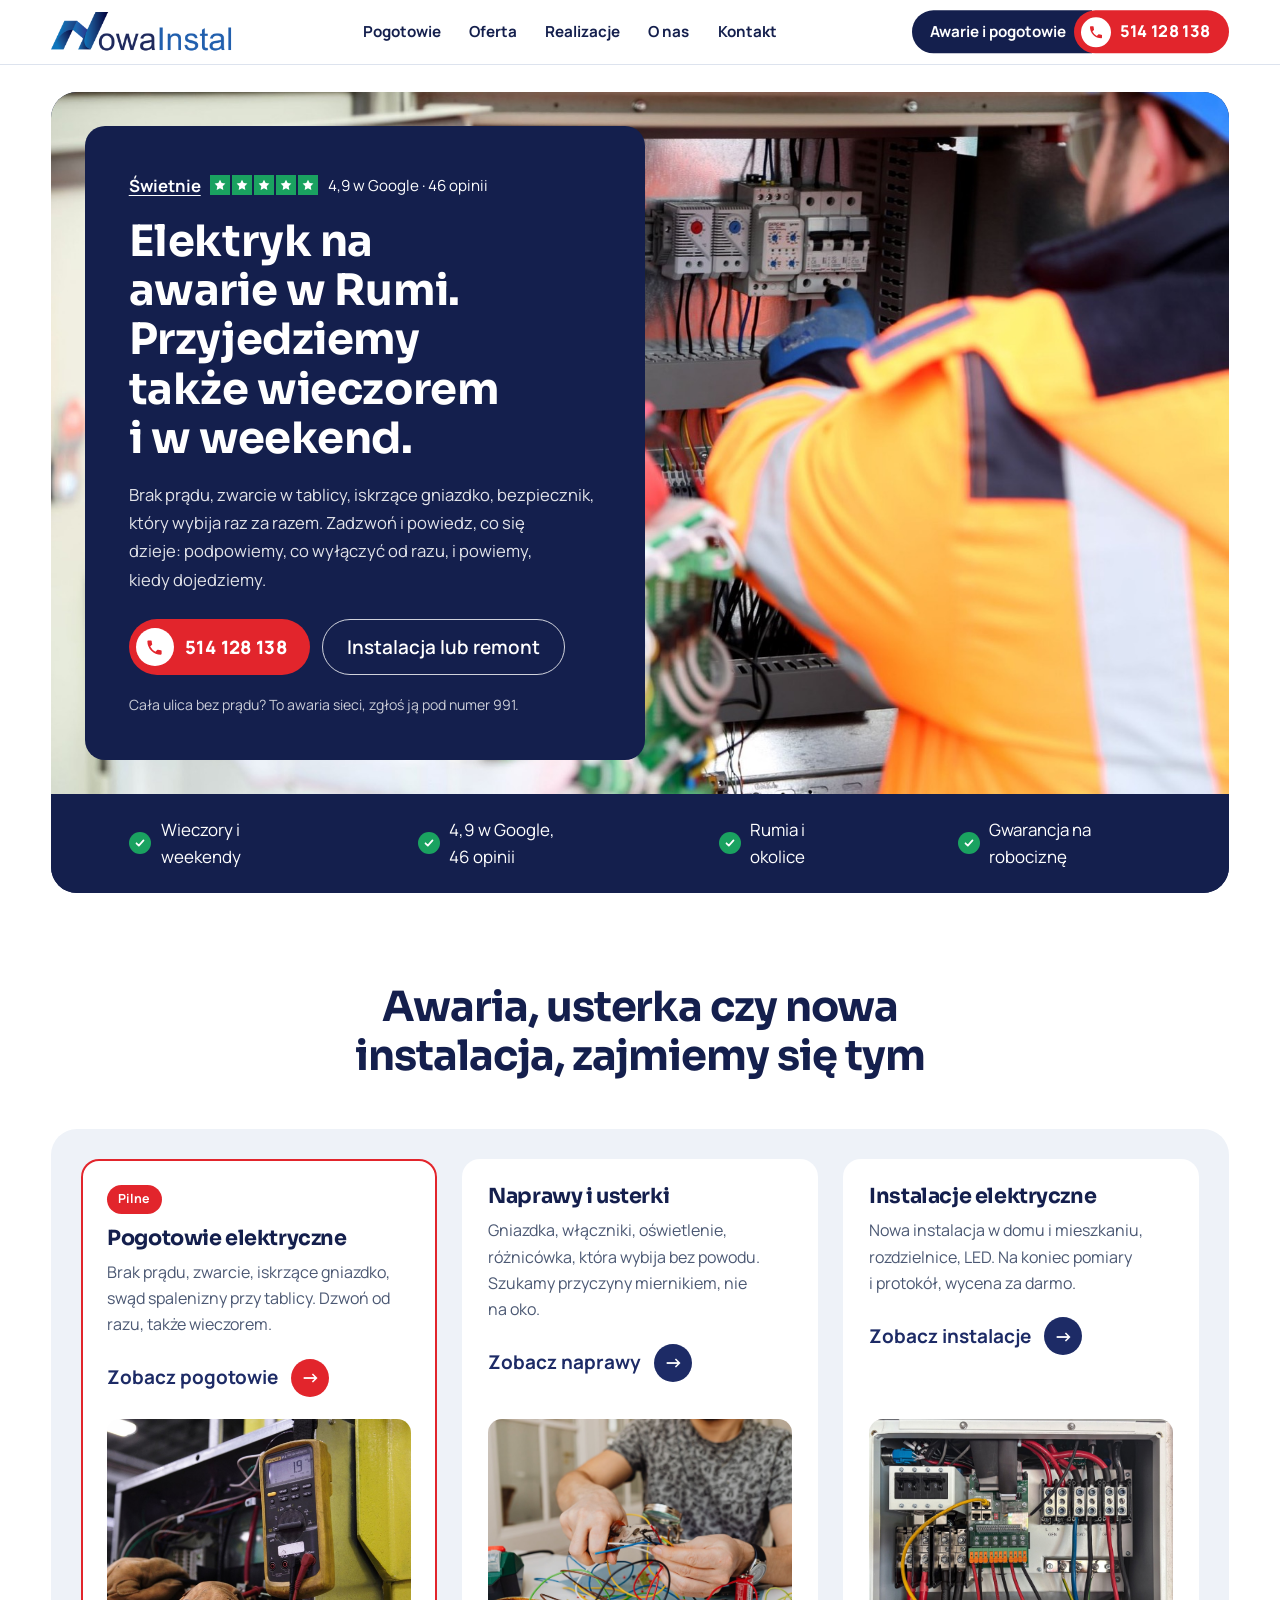
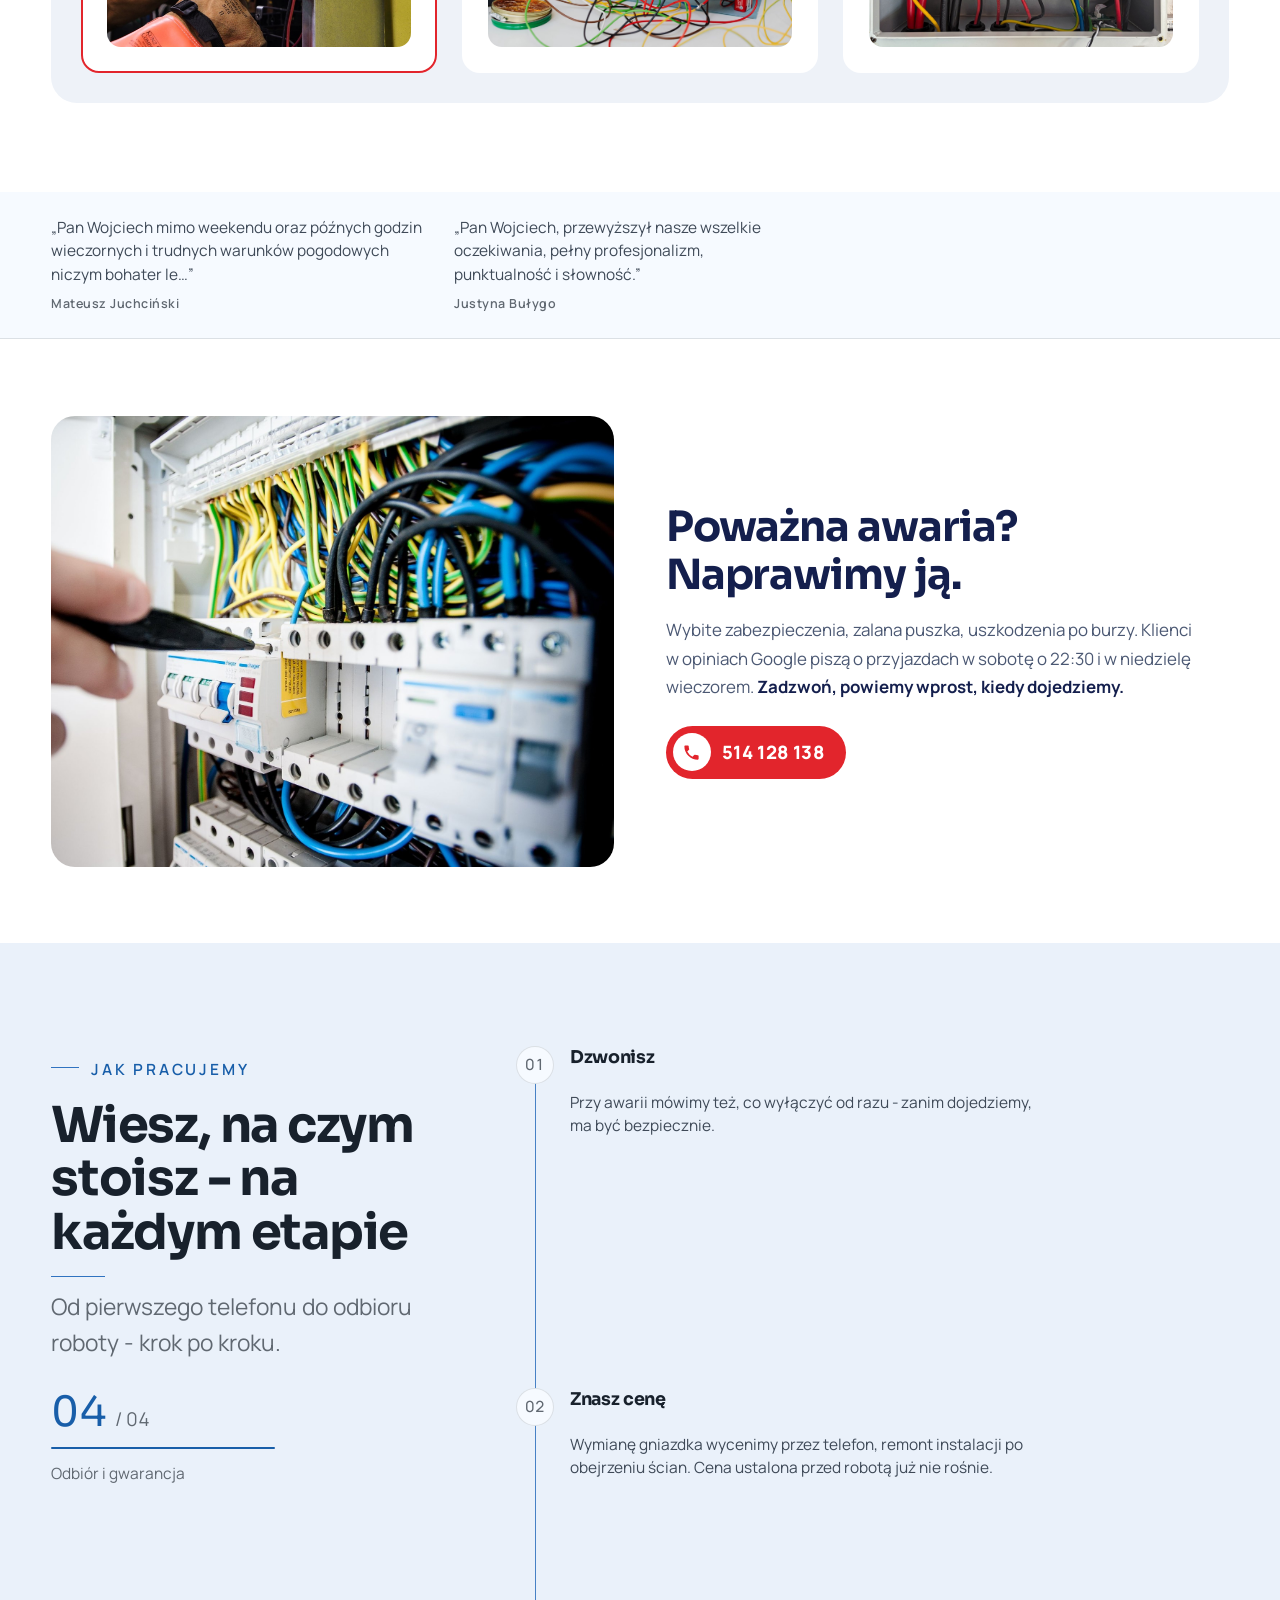
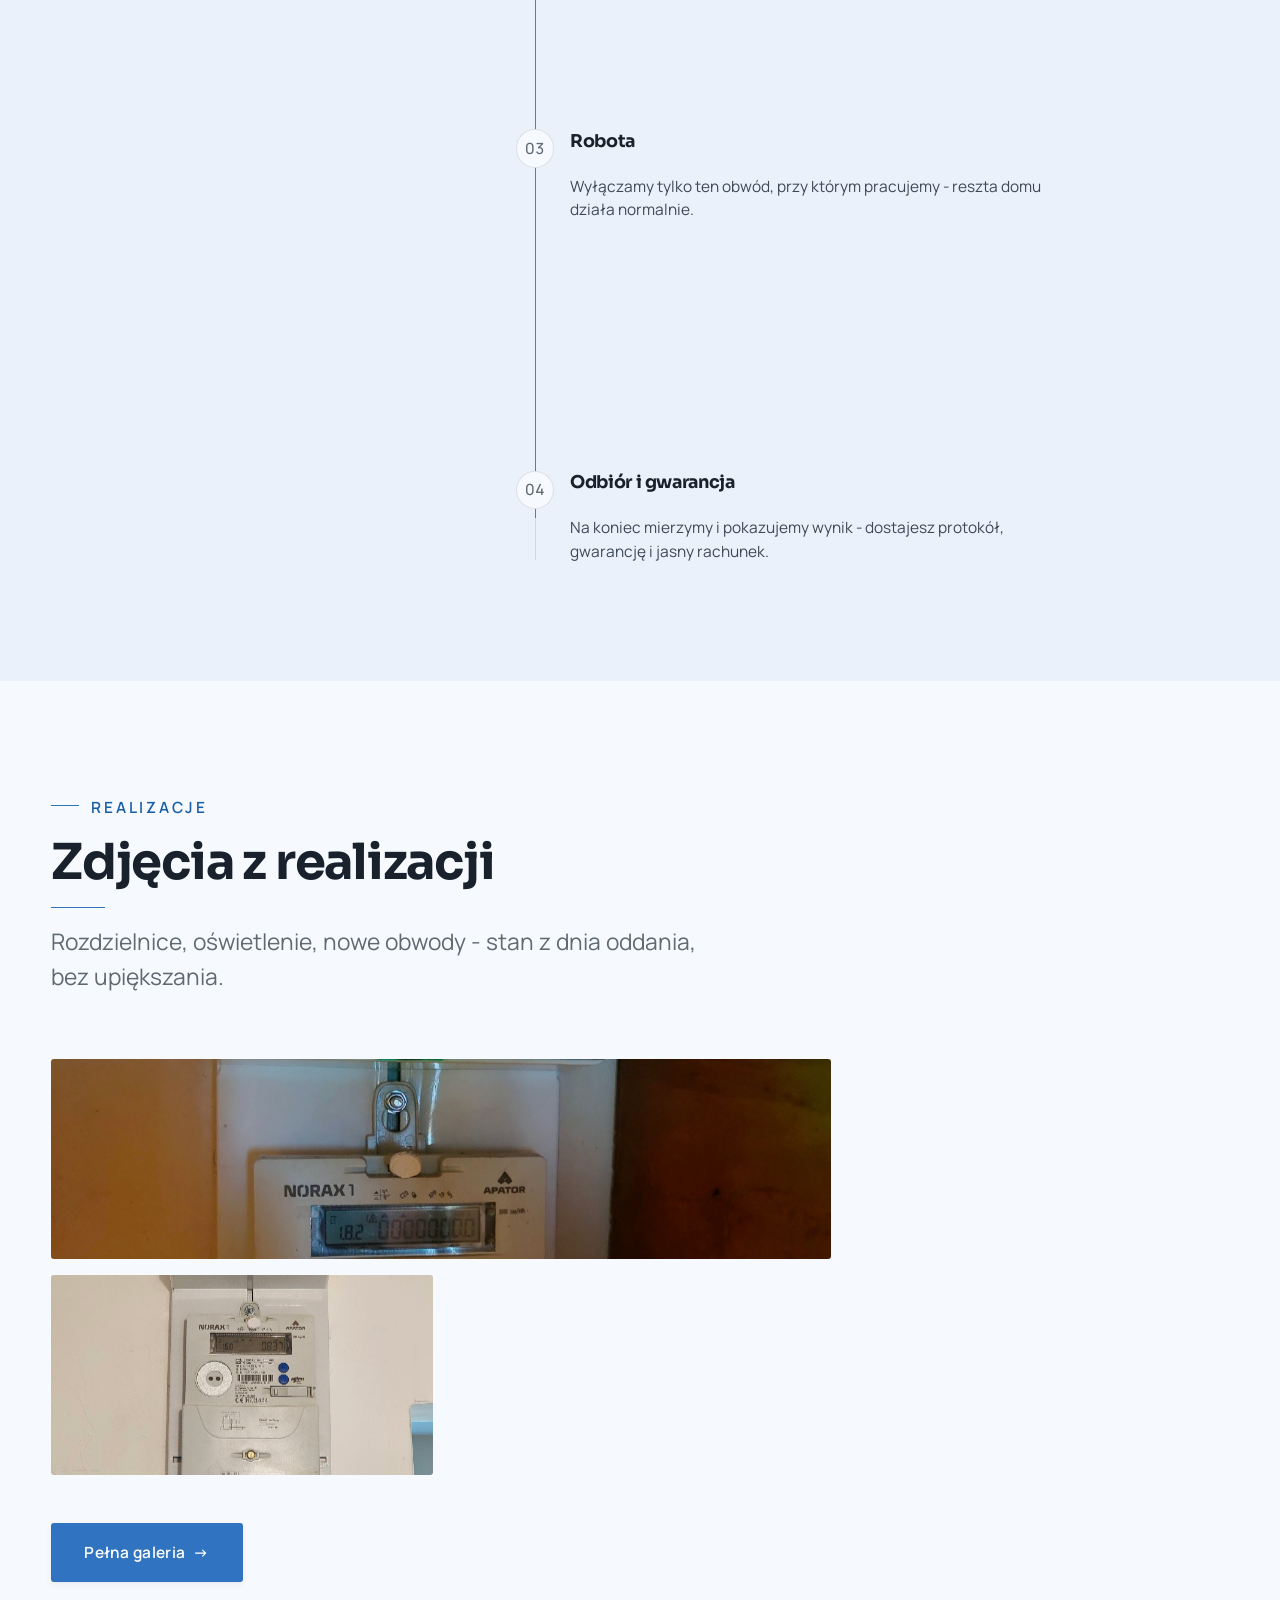
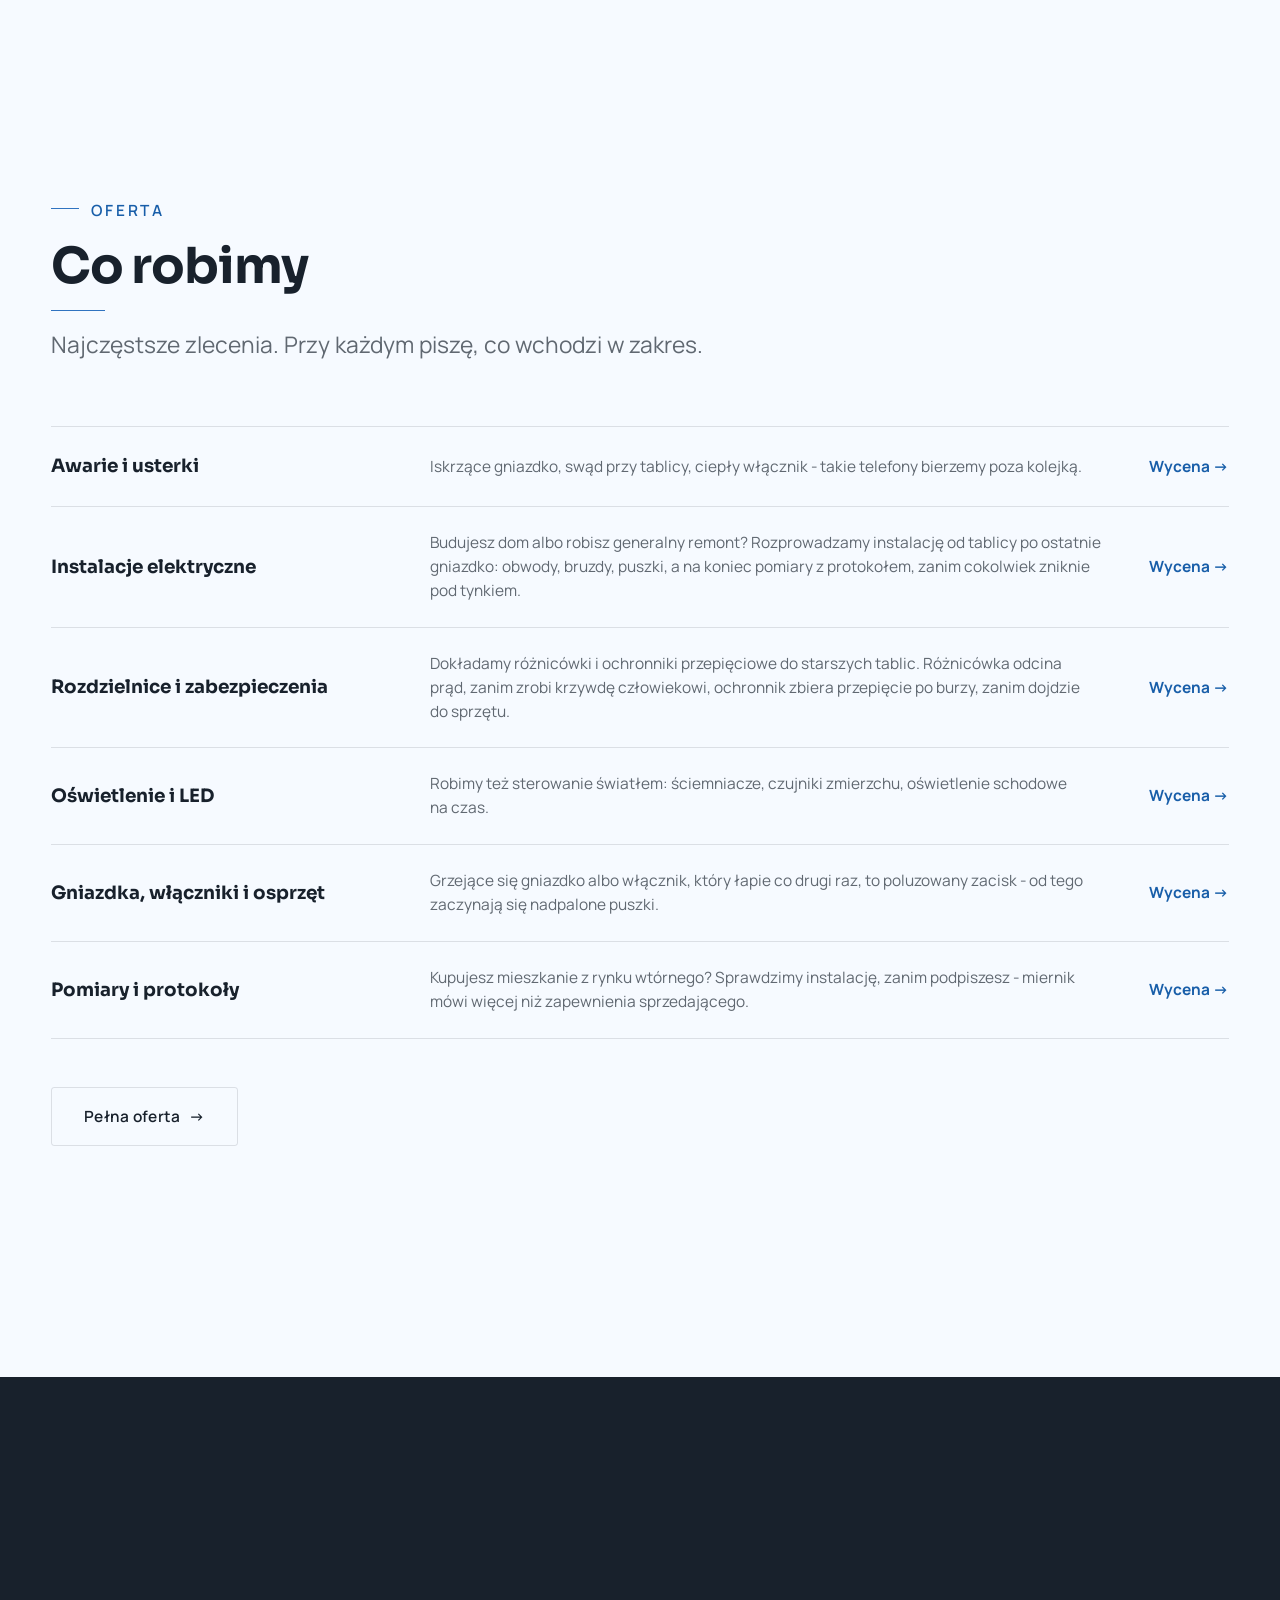
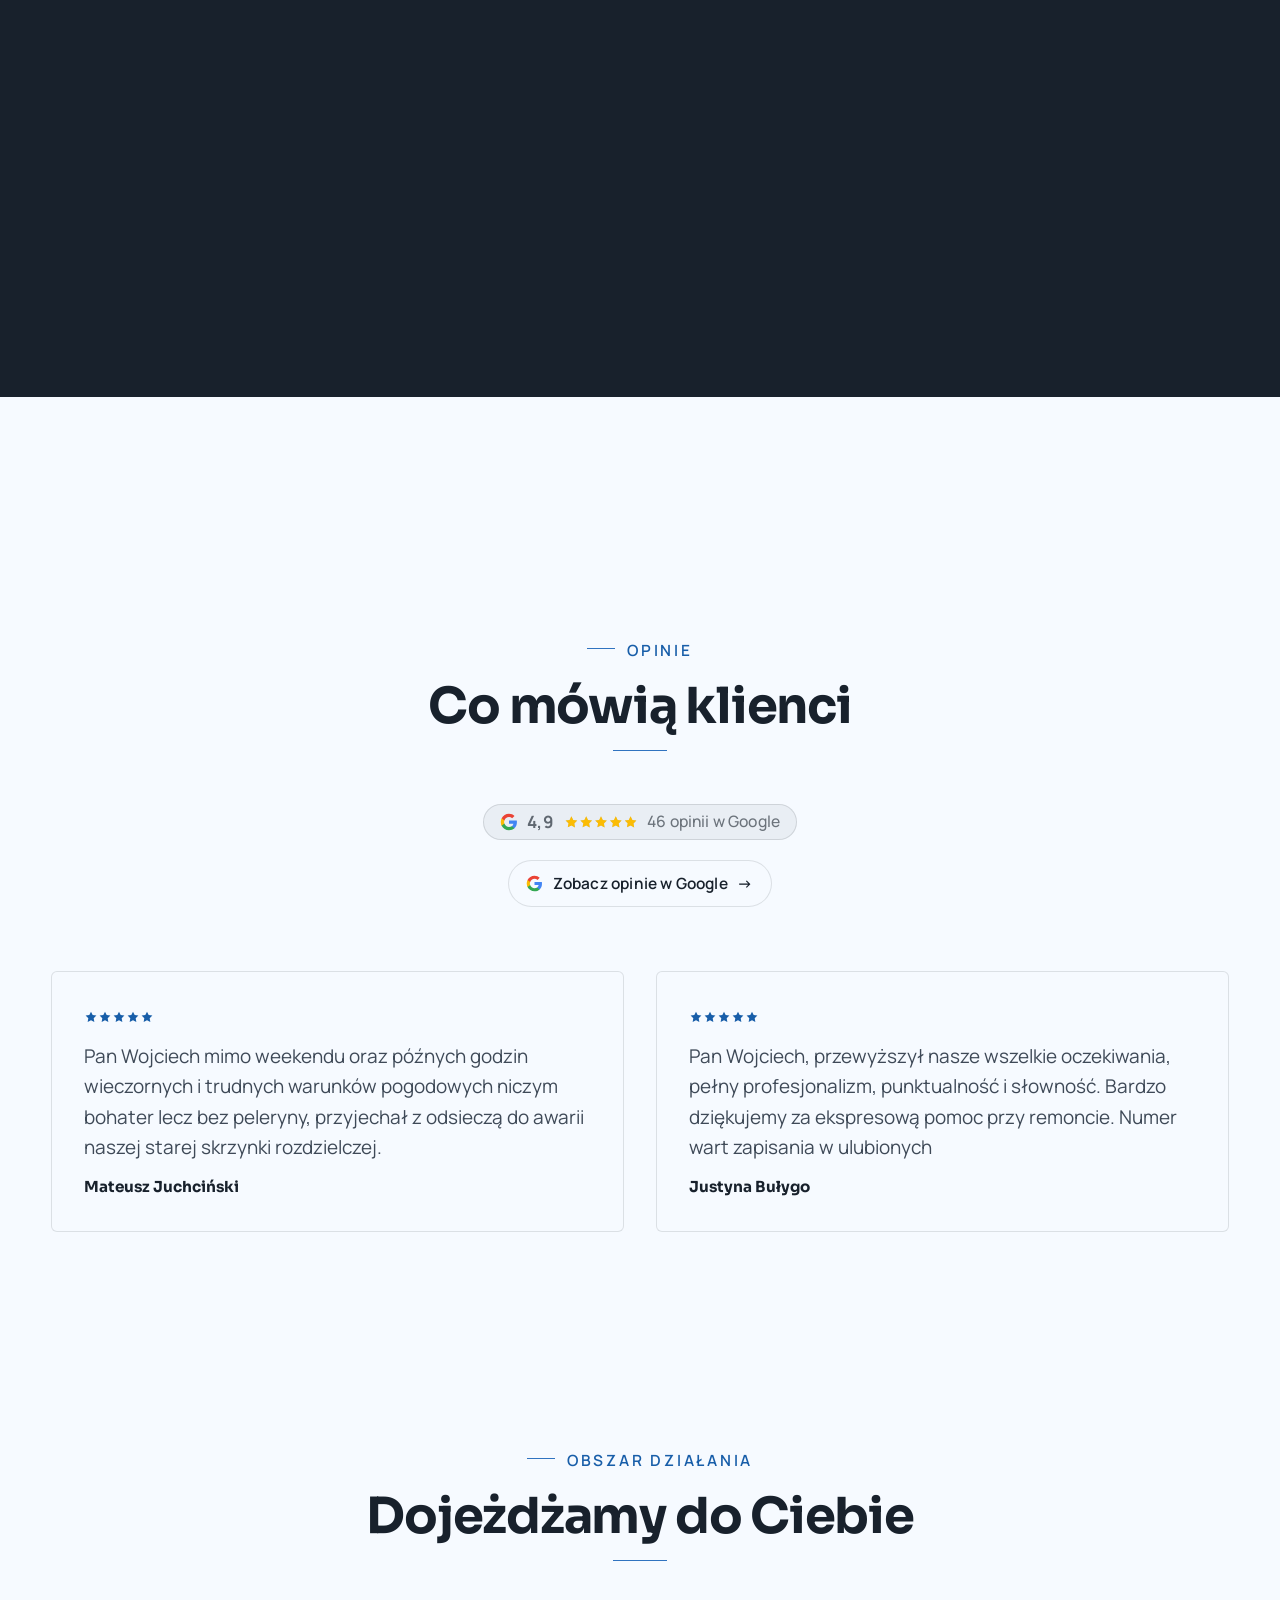
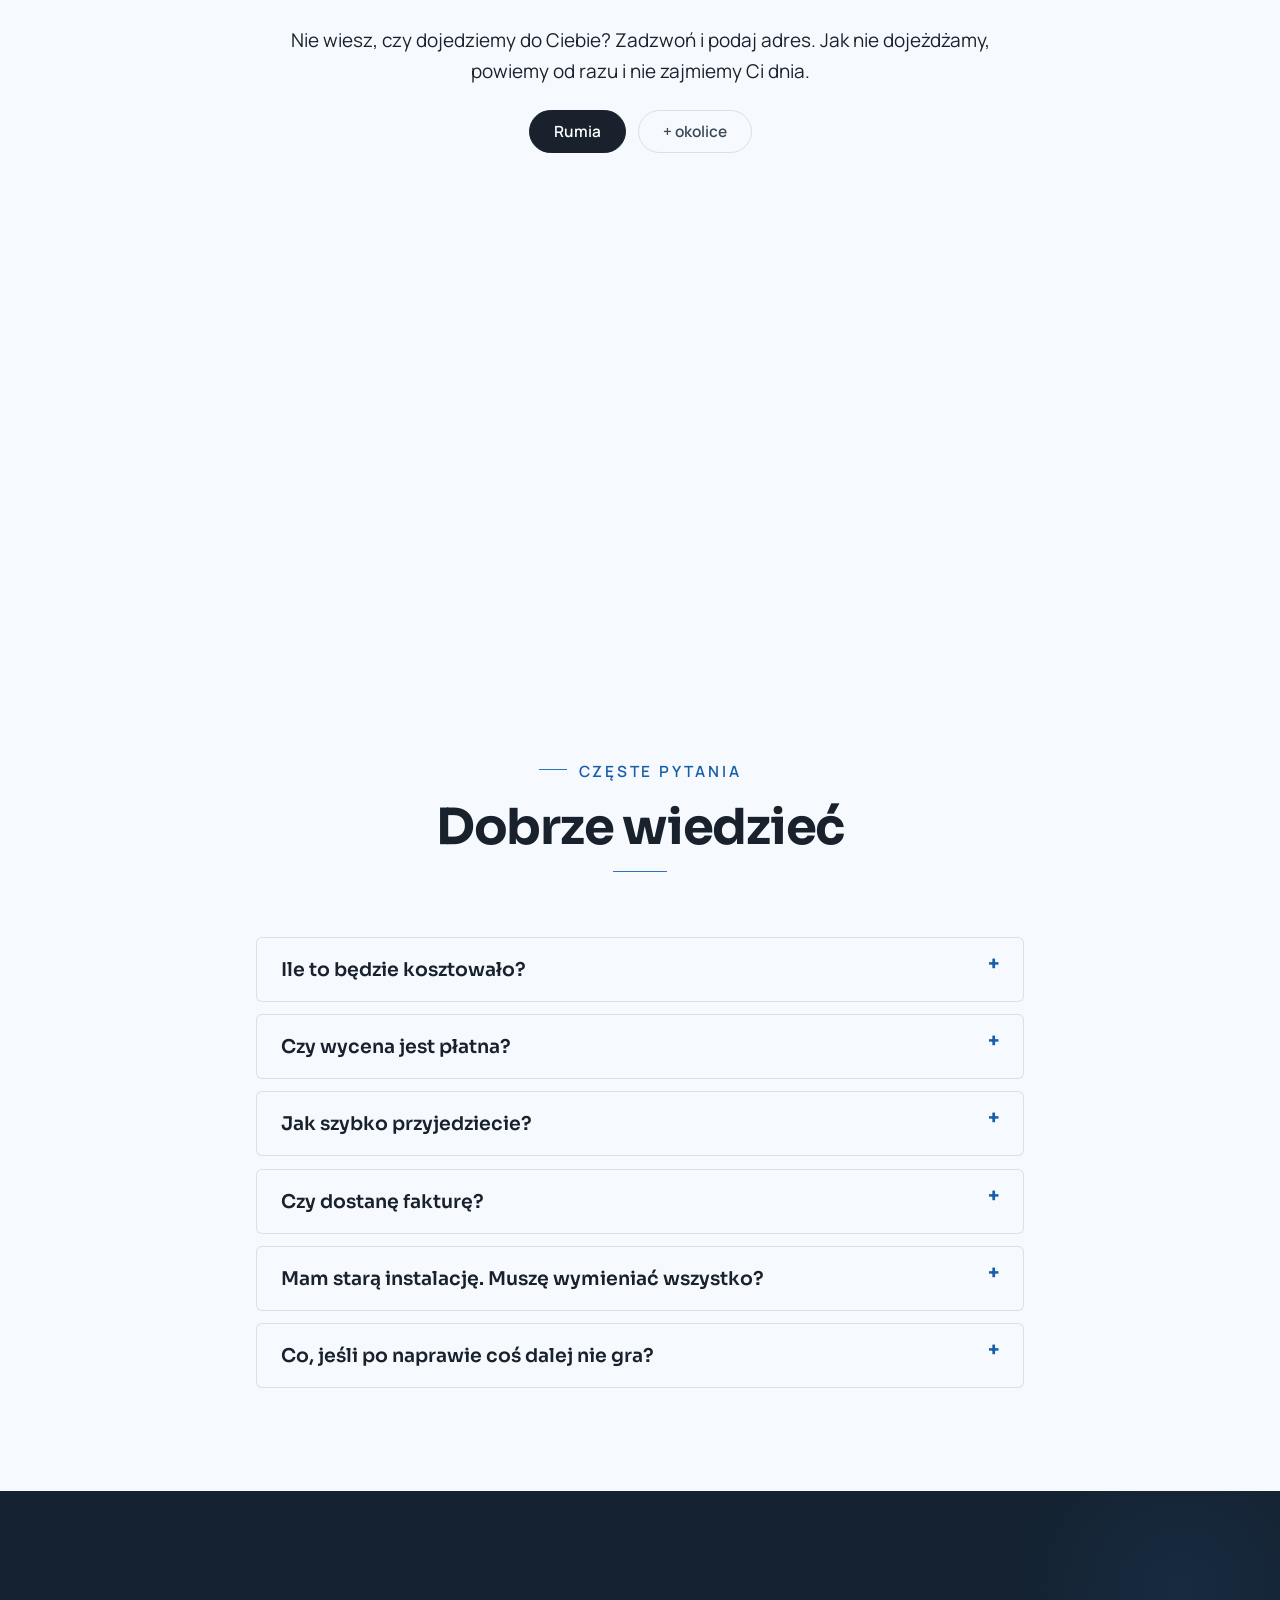
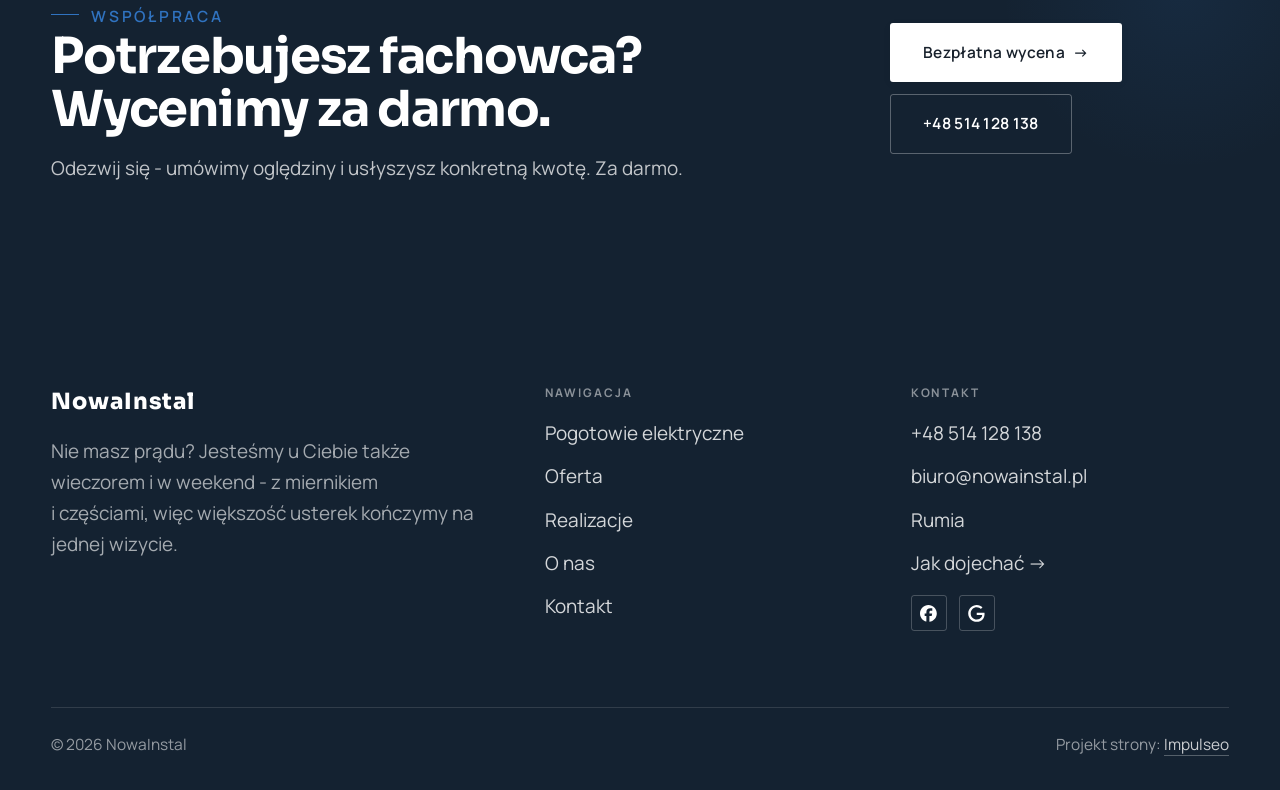
==== commit 92be014f: "Nowy układ pogotowia wg wzoru Pimlico: biały pasek z czerwonym numerem, karta na zdjęciu, kafle usłu" ====
--- a/index.html
+++ b/index.html
@@ -21,60 +21,54 @@
 <link rel="preconnect" href="https://fonts.googleapis.com">
 <link rel="preconnect" href="https://fonts.gstatic.com" crossorigin>
 <link href="https://fonts.googleapis.com/css2?family=Sora:wght@600;700;800&family=Manrope:wght@400;500;600&display=swap" rel="stylesheet">
-<link rel="stylesheet" href="assets/styles.css?v=20261021">
-<link rel="stylesheet" href="assets/pogotowie.css?v=20261021">
+<link rel="stylesheet" href="assets/styles.css?v=20261021b">
+<link rel="stylesheet" href="assets/pogotowie.css?v=20261021b">
+<meta name="nb-deploy" content="81fa4f5cccf6">
 </head>
-<body class="has-gate">
-<div class="intro" aria-hidden="true"><div class="intro-p intro-l"></div><div class="intro-p intro-r"></div><div class="intro-seam"></div><div class="intro-logo"><img src="img/logo-white.png" alt="" width="1200" height="261" fetchpriority="high"></div><div class="intro-tag">Rumia · elektryk</div></div>
-<script src="assets/pogotowie.js?v=20261021"></script>
+<body class="pim">
 
 <header class="nav">
   <div class="wrap nav-inner">
     <a class="brand brand-has-logo" href="index.html"><img class="brand-logo brand-logo-color" src="img/logo.png" alt="NowaInstal" width="1200" height="261" decoding="async"><img class="brand-logo brand-logo-white" src="img/logo-white.png" alt="NowaInstal" width="1200" height="261" decoding="async"></a>
     <nav class="nav-links">
-      <a href="pogotowie.html" class="nav-sos"><i class="live" aria-hidden="true"></i>Pogotowie</a>
+      <a href="pogotowie.html">Pogotowie</a>
       <a href="oferta.html">Oferta</a>
       <a href="realizacje.html">Realizacje</a>
       <a href="o-nas.html">O nas</a>
       <a href="kontakt.html">Kontakt</a>
-      <a href="tel:+48514128138" class="btn btn-accent">Zadzwoń +48 514 128 138</a>
+      <a href="tel:+48514128138" class="btn btn-accent pim-tel"><span class="pim-tel-l">Awarie i pogotowie</span><span class="pim-tel-r"><span class="pim-tel-i"><svg viewBox="0 0 24 24" fill="none" aria-hidden="true"><path d="M6.6 10.8a15.5 15.5 0 0 0 6.6 6.6l2.2-2.2a1 1 0 0 1 1-.24 11.4 11.4 0 0 0 3.6.58 1 1 0 0 1 1 1V20a1 1 0 0 1-1 1A17 17 0 0 1 3 4a1 1 0 0 1 1-1h3.5a1 1 0 0 1 1 1c0 1.25.2 2.46.58 3.6a1 1 0 0 1-.25 1l-2.23 2.2Z" fill="currentColor"/></svg></span>514 128 138</span></a>
     </nav>
+    <a class="pim-tel-m" href="tel:+48514128138" aria-label="Zadzwoń 514 128 138"><svg viewBox="0 0 24 24" fill="none" aria-hidden="true"><path d="M6.6 10.8a15.5 15.5 0 0 0 6.6 6.6l2.2-2.2a1 1 0 0 1 1-.24 11.4 11.4 0 0 0 3.6.58 1 1 0 0 1 1 1V20a1 1 0 0 1-1 1A17 17 0 0 1 3 4a1 1 0 0 1 1-1h3.5a1 1 0 0 1 1 1c0 1.25.2 2.46.58 3.6a1 1 0 0 1-.25 1l-2.23 2.2Z" fill="currentColor"/></svg></a>
     <button class="nav-toggle" aria-label="Menu"><span></span><span></span><span></span></button>
   </div>
 </header>
 
 <main>
-<section class="gate" aria-label="W czym pomóc">
-  <div class="gate-half gate-sos">
-    <img class="gate-bg" src="img/g9.jpg" alt="" width="1700" height="897" fetchpriority="high">
-    <div class="gate-in">
-      <h1 class="gate-h"><span class="gate-h-s"><i class="live" aria-hidden="true"></i>Pogotowie elektryczne · Rumia</span>Elektryk na awarie w Rumi. <em>Dzwoń, przyjedziemy.</em></h1>
-      <p class="gate-lead">Brak prądu, zwarcie w tablicy, iskrzące gniazdko, bezpiecznik, który wybija raz za razem. Odbieramy także wieczorem i w weekend, a przez telefon mówimy, co wyłączyć od razu.</p>
-      <a class="sos-call" href="tel:+48514128138"><span class="sos-call-ico"><svg viewBox="0 0 24 24" fill="none" aria-hidden="true"><path d="M6.6 10.8a15.5 15.5 0 0 0 6.6 6.6l2.2-2.2a1 1 0 0 1 1-.24 11.4 11.4 0 0 0 3.6.58 1 1 0 0 1 1 1V20a1 1 0 0 1-1 1A17 17 0 0 1 3 4a1 1 0 0 1 1-1h3.5a1 1 0 0 1 1 1c0 1.25.2 2.46.58 3.6a1 1 0 0 1-.25 1l-2.23 2.2Z" fill="currentColor"/></svg></span><span class="sos-call-txt"><span class="sos-call-lab">Zadzwoń teraz</span><span class="sos-call-num">514 128 138</span></span></a>
-      <ul class="gate-proof">
-        <li><b>15 min</b>„był u nas w 15 minut i naprawił usterkę"<span>Dominik, opinia Google</span></li>
-        <li><b>sob. 22:30</b>„usterka zgłoszona o 22.30 w sobotę nie stanowi problemu"<span>Piotrek, opinia Google</span></li>
-        <li><b>w nocy</b>„przyjechał natychmiast, mimo późnej godziny"<span>Monika i Jacek, opinia Google</span></li>
-      </ul>
-      <a class="gate-more" href="pogotowie.html">Co zrobić, zanim przyjedziemy <span class="arr">→</span></a>
-    </div>
-  </div>
-  <div class="gate-seam" aria-hidden="true"><span>albo</span></div>
-  <div class="gate-half gate-plan">
-    <img class="gate-bg" src="img/hero.jpg" alt="" width="1880" height="1251">
-    <div class="gate-in">
-      <p class="gate-kick">Instalacje elektryczne · na spokojnie</p>
-      <h2 class="gate-h">Remont, budowa, <em>nowa instalacja.</em></h2>
-      <p class="gate-lead">Rozprowadzamy instalację od tablicy po ostatnie gniazdko, a na koniec mierzymy i dajemy protokół. Wycena za darmo, cena ustalona przed robotą już nie rośnie.</p>
-      <ul class="gate-list"><li>Instalacje w domu i mieszkaniu</li><li>Rozdzielnice i różnicówki</li><li>Oświetlenie i LED</li><li>Pomiary z protokołem</li></ul>
-      <div class="gate-actions"><a href="oferta.html" class="btn btn-accent">Zobacz ofertę <span class="arr">→</span></a><a href="kontakt.html" class="btn btn-ghost">Bezpłatna wycena</a></div>
-      <a class="gate-rating" href="https://maps.google.com/?cid=6391568906217468872" target="_blank" rel="noopener"><svg class="ico-star" width="14" height="14" viewBox="0 0 24 24" aria-hidden="true"><path d="M12 2.8l2.85 5.8 6.4.93-4.63 4.5 1.1 6.37L12 17.4l-5.72 3 1.1-6.37-4.63-4.5 6.4-.93L12 2.8Z" fill="currentColor"/></svg> <b>4,9</b> w Google · 46 opinii</a>
-    </div>
-  </div>
-</section>
-<section class="fach-promise">
-  <div class="wrap">
-    <ul class="fp-row reveal"><li>Bezpłatna wycena</li><li>Dojazd: Rumia i okolice</li><li>Gwarancja na robociznę</li></ul>
+<section class="pim-hero" aria-label="Pogotowie elektryczne Rumia">
+  <div class="wrap">
+    <div class="pim-box">
+      <div class="pim-stage">
+        <img class="pim-photo" src="img/g13.jpg" alt="Elektryk przy rozdzielnicy" width="1700" height="1133" fetchpriority="high">
+        <div class="pim-card">
+          <a class="pim-rate" href="https://maps.google.com/?cid=6391568906217468872" target="_blank" rel="noopener"><b>Świetnie</b><span class="pim-stars" aria-hidden="true"><i><svg viewBox="0 0 24 24" aria-hidden="true"><path d="M12 2.8l2.85 5.8 6.4.93-4.63 4.5 1.1 6.37L12 17.4l-5.72 3 1.1-6.37-4.63-4.5 6.4-.93L12 2.8Z" fill="currentColor"/></svg></i><i><svg viewBox="0 0 24 24" aria-hidden="true"><path d="M12 2.8l2.85 5.8 6.4.93-4.63 4.5 1.1 6.37L12 17.4l-5.72 3 1.1-6.37-4.63-4.5 6.4-.93L12 2.8Z" fill="currentColor"/></svg></i><i><svg viewBox="0 0 24 24" aria-hidden="true"><path d="M12 2.8l2.85 5.8 6.4.93-4.63 4.5 1.1 6.37L12 17.4l-5.72 3 1.1-6.37-4.63-4.5 6.4-.93L12 2.8Z" fill="currentColor"/></svg></i><i><svg viewBox="0 0 24 24" aria-hidden="true"><path d="M12 2.8l2.85 5.8 6.4.93-4.63 4.5 1.1 6.37L12 17.4l-5.72 3 1.1-6.37-4.63-4.5 6.4-.93L12 2.8Z" fill="currentColor"/></svg></i><i><svg viewBox="0 0 24 24" aria-hidden="true"><path d="M12 2.8l2.85 5.8 6.4.93-4.63 4.5 1.1 6.37L12 17.4l-5.72 3 1.1-6.37-4.63-4.5 6.4-.93L12 2.8Z" fill="currentColor"/></svg></i></span><span>4,9 w Google · 46 opinii</span></a>
+          <h1>Elektryk na awarie w&nbsp;Rumi. Przyjedziemy także wieczorem i&nbsp;w&nbsp;weekend.</h1>
+          <p>Brak prądu, zwarcie w&nbsp;tablicy, iskrzące gniazdko, bezpiecznik, który wybija raz za razem. Zadzwoń i&nbsp;powiedz, co się dzieje: podpowiemy, co wyłączyć od razu, i&nbsp;powiemy, kiedy dojedziemy.</p>
+          <div class="pim-btns"><a class="pim-call" href="tel:+48514128138"><span class="pim-tel-i"><svg viewBox="0 0 24 24" fill="none" aria-hidden="true"><path d="M6.6 10.8a15.5 15.5 0 0 0 6.6 6.6l2.2-2.2a1 1 0 0 1 1-.24 11.4 11.4 0 0 0 3.6.58 1 1 0 0 1 1 1V20a1 1 0 0 1-1 1A17 17 0 0 1 3 4a1 1 0 0 1 1-1h3.5a1 1 0 0 1 1 1c0 1.25.2 2.46.58 3.6a1 1 0 0 1-.25 1l-2.23 2.2Z" fill="currentColor"/></svg></span>514 128 138</a><a class="pim-ghost" href="oferta.html">Instalacja lub remont</a></div>
+          <p class="pim-small">Cała ulica bez prądu? To awaria sieci, zgłoś ją pod numer 991.</p>
+        </div>
+      </div>
+      <ul class="pim-checks"><li>Wieczory i weekendy</li><li>4,9 w Google, 46 opinii</li><li>Rumia i okolice</li><li>Gwarancja na robociznę</li></ul>
+    </div>
+  </div>
+</section>
+<section class="pim-uslugi">
+  <div class="wrap">
+    <h2 class="pim-h2 reveal">Awaria, usterka czy nowa instalacja, zajmiemy się tym</h2>
+    <div class="pim-panel">
+      <article class="pim-tile is-sos reveal"><span class="pim-tag">Pilne</span><h3>Pogotowie elektryczne</h3><p>Brak prądu, zwarcie, iskrzące gniazdko, swąd spalenizny przy tablicy. Dzwoń od razu, także wieczorem.</p><a class="pim-more" href="pogotowie.html">Zobacz pogotowie <i aria-hidden="true">→</i></a><div class="pim-tile-img"><img src="img/g9.jpg" alt="Pomiar instalacji miernikiem" loading="lazy" width="1700" height="897" decoding="async"></div></article>
+      <article class="pim-tile reveal"><h3>Naprawy i usterki</h3><p>Gniazdka, włączniki, oświetlenie, różnicówka, która wybija bez powodu. Szukamy przyczyny miernikiem, nie na oko.</p><a class="pim-more" href="oferta.html">Zobacz naprawy <i aria-hidden="true">→</i></a><div class="pim-tile-img"><img src="img/g7.jpg" alt="Naprawa przewodów" loading="lazy" width="1880" height="1253" decoding="async"></div></article>
+      <article class="pim-tile reveal"><h3>Instalacje elektryczne</h3><p>Nowa instalacja w&nbsp;domu i&nbsp;mieszkaniu, rozdzielnice, LED. Na koniec pomiary i&nbsp;protokół, wycena za darmo.</p><a class="pim-more" href="oferta.html">Zobacz instalacje <i aria-hidden="true">→</i></a><div class="pim-tile-img"><img src="img/g8.jpg" alt="Rozdzielnica po montażu" loading="lazy" width="1880" height="1357" decoding="async"></div></article>
+    </div>
   </div>
 </section>
 <section class="opinie-mini" aria-label="Opinie klientów">
@@ -85,12 +79,13 @@
     </div>
   </div>
 </section>
-<section class="gateways-band">
-  <div class="wrap">
-    <div class="gateways">
-      <a href="oferta.html" class="gateway reveal"><img src="img/g7.jpg" alt="Awarie i usterki" loading="lazy" width="1880" height="1253" decoding="async"><span class="g-ttl">Awarie i usterki</span></a>
-      <a href="oferta.html" class="gateway reveal"><img src="img/g8.jpg" alt="Instalacje elektryczne" loading="lazy" width="1880" height="1357" decoding="async"><span class="g-ttl">Instalacje elektryczne</span></a>
-      <a href="oferta.html" class="gateway reveal"><img src="img/g15.jpg" alt="Rozdzielnice i zabezpieczenia" loading="lazy" width="1700" height="1058" decoding="async"><span class="g-ttl">Rozdzielnice i zabezpieczenia</span></a>
+<section class="pim-fault">
+  <div class="wrap pim-fault-grid">
+    <div class="pim-fault-img reveal"><img src="img/hero.jpg" alt="Sprawdzanie zabezpieczeń w&nbsp;tablicy" loading="lazy" width="1880" height="1251" decoding="async"></div>
+    <div class="reveal">
+      <h2>Poważna awaria? Naprawimy ją.</h2>
+      <p>Wybite zabezpieczenia, zalana puszka, uszkodzenia po burzy. Klienci w&nbsp;opiniach Google piszą o&nbsp;przyjazdach w&nbsp;sobotę o&nbsp;22:30 i&nbsp;w&nbsp;niedzielę wieczorem. <b>Zadzwoń, powiemy wprost, kiedy dojedziemy.</b></p>
+      <a class="pim-call" href="tel:+48514128138"><span class="pim-tel-i"><svg viewBox="0 0 24 24" fill="none" aria-hidden="true"><path d="M6.6 10.8a15.5 15.5 0 0 0 6.6 6.6l2.2-2.2a1 1 0 0 1 1-.24 11.4 11.4 0 0 0 3.6.58 1 1 0 0 1 1 1V20a1 1 0 0 1-1 1A17 17 0 0 1 3 4a1 1 0 0 1 1-1h3.5a1 1 0 0 1 1 1c0 1.25.2 2.46.58 3.6a1 1 0 0 1-.25 1l-2.23 2.2Z" fill="currentColor"/></svg></span>514 128 138</a>
     </div>
   </div>
 </section>
@@ -246,6 +241,6 @@
 <div class="sticky-call"><a class="sc-call" href="tel:+48514128138"><svg class="ico-tel" width="16" height="16" viewBox="0 0 24 24" fill="none" aria-hidden="true"><path d="M6.6 10.8a15.5 15.5 0 0 0 6.6 6.6l2.2-2.2a1 1 0 0 1 1-.24 11.4 11.4 0 0 0 3.6.58 1 1 0 0 1 1 1V20a1 1 0 0 1-1 1A17 17 0 0 1 3 4a1 1 0 0 1 1-1h3.5a1 1 0 0 1 1 1c0 1.25.2 2.46.58 3.6a1 1 0 0 1-.25 1l-2.23 2.2Z" fill="currentColor"/></svg> Awaria? Zadzwoń</a><a class="sc-quote" href="kontakt.html">Bezpłatna wycena</a></div>
 <div class="demo-wazne" data-do="2026-11-04" data-cykl="3" hidden><svg class="dw-ico" width="13" height="13" viewBox="0 0 24 24" fill="none" aria-hidden="true"><circle cx="12" cy="12" r="8.6" stroke="currentColor" stroke-width="1.8"/><path d="M12 7.2V12l3.3 2" stroke="currentColor" stroke-width="1.8" stroke-linecap="round"/></svg><span class="dw-txt"></span></div>
 
-<script src="assets/main.js?v=20261021"></script>
+<script src="assets/main.js?v=20261021b"></script>
 </body>
 </html>
--- a/assets/pogotowie.css
+++ b/assets/pogotowie.css
@@ -1,304 +1,190 @@
 /* =====================================================================
-   NowaInstal - warstwa POGOTOWIA (21.10.2026)
-   Dwie drogi na wejściu: awaria (dzwoń od razu) albo instalacja (spokojnie).
+   NowaInstal - warstwa POGOTOWIA (21.10.2026, wersja 2)
+   Układ wzorowany na pimlicoplumbers.com/services/electrical: biały pasek
+   z czerwonym numerem, zdjęcie w zaokrąglonej ramce z granatową kartą,
+   pasek atutów pod spodem, kafle usług. Kolory z logo klienta (granat + niebieski).
    Ładowana PO styles.css na wszystkich podstronach.
    ===================================================================== */
 :root{
-  --sos-night:#0A0F1A;
-  --sos-night-2:#111827;
-  --sos-amber:#FFB21A;
-  --sos-amber-d:#E89A00;
-  --sos-red:#FF4D3D;
-  --sos-text:#F3F5F9;
-  --sos-soft:rgba(243,245,249,.72);
-  --sos-line:rgba(255,255,255,.12);
-  --sos-ease:cubic-bezier(.77,0,.18,1);
+  --pim-navy:#141f4d;
+  --pim-navy-2:#1d2b66;
+  --pim-blue:#2463b4;
+  --pim-red:#e2252c;
+  --pim-red-d:#c51d24;
+  --pim-bg:#eef2f8;
+  --pim-line:#dde3ee;
+  --pim-green:#1aa260;
 }
 
-/* ---------- pulsująca kropka „na dyżurze" ---------- */
-.live{display:inline-block;width:.55em;height:.55em;border-radius:50%;background:var(--sos-red);
-  box-shadow:0 0 0 0 rgba(255,77,61,.55);animation:live-puls 1.8s ease-out infinite;flex:0 0 auto}
-@keyframes live-puls{0%{box-shadow:0 0 0 0 rgba(255,77,61,.55)}70%{box-shadow:0 0 0 .7em rgba(255,77,61,0)}100%{box-shadow:0 0 0 0 rgba(255,77,61,0)}}
+/* ---------- pasek: zawsze biały, jak u wzoru ---------- */
+body.pim .nav,body.pim .nav.nav-solid{background:#fff;backdrop-filter:none;border-bottom:1px solid var(--pim-line);box-shadow:none}
+body.pim .nav::after{display:none}
+body.pim .nav .nav-links a:not(.btn-accent){color:var(--pim-navy);text-transform:none;letter-spacing:0;font-size:.95rem;font-weight:700}
+body.pim .nav .nav-links a:not(.btn-accent)::after{background:var(--pim-red)}
+body.pim .nav .nav-toggle span{background:var(--pim-navy)}
+body.pim .nav .brand-logo{filter:none!important}
+body.pim .brand-logo-white{display:none!important}
+body.pim .brand-logo-color{display:block!important;height:40px;max-width:200px}
+body.pim .nav.nav-hidden{background:#fff}
 
-/* ---------- link „Pogotowie" w pasku ---------- */
-.nav-links a.nav-sos{display:inline-flex;align-items:center;gap:.5em;font-weight:700;color:var(--ink)}
-.nav-links a.nav-sos::after{background:var(--sos-red)}
-
-/* Na stronach z dwudzielnym wejściem pasek jest pełny i ciemny - prawa połowa jest jasna,
-   więc przezroczysty pasek z białym tekstem by się na niej rozmył. */
-body.has-gate .nav,body.has-sos .nav{background:rgba(10,15,26,.92);backdrop-filter:saturate(140%) blur(12px);border-bottom:1px solid var(--sos-line)}
-body.has-gate .nav::after,body.has-sos .nav::after{display:none}
-body.has-gate .nav-links a,body.has-sos .nav-links a{color:rgba(255,255,255,.82)}
-body.has-gate .nav-links a:hover,body.has-sos .nav-links a:hover,
-body.has-gate .nav-links a.active,body.has-sos .nav-links a.active{color:#fff}
-body.has-gate .nav-links a.nav-sos,body.has-sos .nav-links a.nav-sos{color:#fff}
-body.has-gate .nav-links a.btn-accent,body.has-sos .nav-links a.btn-accent{background:var(--sos-amber);color:var(--sos-night);border-color:var(--sos-amber)}
-body.has-gate .nav-toggle span,body.has-sos .nav-toggle span{background:#fff}
-.brand-logo-white{display:none}
-body.has-gate .brand-logo-color,body.has-sos .brand-logo-color{display:none}
-body.has-gate .brand-logo-white,body.has-sos .brand-logo-white{display:block}
-@media(max-width:900px){
-  body.has-gate .nav-links,body.has-sos .nav-links{background:var(--sos-night)}
+/* numer w pasku: granatowa etykieta + czerwona pigułka */
+body.pim .nav .nav-links a.btn-accent.pim-tel{display:inline-flex;align-items:stretch;padding:0;border:0;border-radius:999px;background:transparent;color:#fff;overflow:visible;box-shadow:none;gap:0;font-size:.95rem;text-transform:none;letter-spacing:0}
+body.pim .nav .nav-links a.btn-accent.pim-tel::after{display:none}
+.pim-tel-l{display:flex;align-items:center;background:var(--pim-navy);padding:0 1.6rem 0 1.15rem;margin-right:-1.1rem;border-radius:999px 0 0 999px;font-weight:700}
+.pim-tel-r{position:relative;display:flex;align-items:center;gap:.55rem;background:var(--pim-red);padding:.42rem 1.15rem .42rem .42rem;border-radius:999px;font-weight:800;letter-spacing:.02em;font-size:1.02rem;transition:background .2s ease}
+.pim-tel-i{display:grid;place-items:center;width:30px;height:30px;border-radius:50%;background:#fff;color:var(--pim-red)}
+.pim-tel-i svg{width:16px;height:16px}
+body.pim .nav .nav-links a.btn-accent.pim-tel:hover{transform:translateY(-50%);background:transparent}
+body.pim .nav .nav-links a.pim-tel:hover .pim-tel-r{background:var(--pim-red-d)}
+@media(min-width:681px){body.pim .nav .nav-links{padding-right:21rem}}
+@media(min-width:681px) and (max-width:1120px){
+  .pim-tel-l{display:none}
+  body.pim .nav .nav-links{padding-right:12rem}
+}
+/* telefon: okrągły czerwony przycisk obok menu */
+.pim-tel-m{display:none}
+@media(max-width:680px){
+  .pim-tel-m{display:grid;place-items:center;width:44px;height:44px;border-radius:50%;background:var(--pim-red);color:#fff;margin-left:auto;margin-right:.35rem;flex:0 0 auto}
+  .pim-tel-m svg{width:20px;height:20px}
+  body.pim .nav .nav-links{background:#fff}
+  body.pim .nav .nav-links a.btn-accent.pim-tel{justify-content:center;margin-top:.8rem}
+  body.pim .nav .nav-links a.btn-accent.pim-tel .pim-tel-l{display:none}
+  body.pim .nav .nav-links a.btn-accent.pim-tel .pim-tel-r{flex:1;justify-content:center;padding:.55rem 1rem}
 }
 
-/* =====================================================================
-   1) DWUDZIELNE WEJŚCIE (strona główna)
-   ===================================================================== */
-.gate{position:relative;display:flex;min-height:100svh;background:var(--sos-night);overflow:hidden;isolation:isolate}
-.gate-half{position:relative;flex:1 1 0;display:flex;align-items:flex-end;min-width:0;
-  padding:calc(var(--nav-h,76px) + clamp(28px,5vh,64px)) clamp(22px,4.2vw,72px) clamp(32px,7vh,84px);
-  transition:flex-grow .9s var(--sos-ease)}
-.gate-bg{position:absolute;inset:0;width:100%;height:100%;object-fit:cover;z-index:-2;transition:transform 1.4s cubic-bezier(.16,.84,.44,1),filter .9s ease}
-.gate-half::before{content:"";position:absolute;inset:0;z-index:-1;pointer-events:none}
-.gate-sos{color:var(--sos-text)}
-.gate-sos::before{background:
-  radial-gradient(120% 70% at 0% 100%,rgba(255,178,26,.16),transparent 60%),
-  linear-gradient(180deg,rgba(10,15,26,.78) 0%,rgba(10,15,26,.86) 45%,rgba(10,15,26,.96) 100%)}
-.gate-sos .gate-bg{filter:saturate(.75) contrast(1.05)}
-.gate-plan{color:var(--ink)}
-.gate-plan::before{background:linear-gradient(180deg,rgba(246,250,255,.80) 0%,rgba(246,250,255,.90) 50%,rgba(246,250,255,.97) 100%)}
-.gate-plan .gate-bg{filter:saturate(.85)}
-.gate-in{position:relative;width:100%;max-width:560px}
-.gate-plan .gate-in{margin-left:auto}
-
-@media(hover:hover) and (min-width:901px){
-  .gate:has(.gate-sos:hover) .gate-sos,.gate:has(.gate-plan:hover) .gate-plan{flex-grow:1.22}
-  .gate-half:hover .gate-bg{transform:scale(1.03)}
-  .gate:has(.gate-sos:hover) .gate-plan::before{background:linear-gradient(180deg,rgba(246,250,255,.9),rgba(246,250,255,.98))}
+/* ---------- nagłówek strony: zdjęcie w ramce + granatowa karta ---------- */
+.pim-hero{padding:calc(64px + 28px) 0 0;background:#fff}
+.pim-box{position:relative;border-radius:26px;overflow:hidden;background:var(--pim-navy)}
+.pim-stage{position:relative;min-height:min(560px,calc(100svh - 230px));display:flex;align-items:center;padding:34px}
+.pim-photo{position:absolute;inset:0;width:100%;height:100%;object-fit:cover;object-position:70% 40%}
+.pim-card{position:relative;z-index:1;width:min(560px,100%);background:var(--pim-navy);color:#fff;border-radius:20px;padding:clamp(28px,3.4vw,46px)}
+.pim-rate{display:inline-flex;align-items:center;gap:.6rem;flex-wrap:wrap;color:#fff;font-size:.95rem;text-decoration:none;margin-bottom:1.1rem}
+.pim-rate b{text-decoration:underline;text-underline-offset:3px;font-size:1.05rem}
+.pim-stars{display:inline-flex;gap:2px}
+.pim-stars i{display:grid;place-items:center;width:20px;height:20px;background:var(--pim-green);color:#fff}
+.pim-stars svg{width:14px;height:14px}
+.pim-card h1{font-family:var(--font-display);color:#fff;font-size:clamp(1.9rem,1.3rem + 2.1vw,2.7rem);line-height:1.14;letter-spacing:-.01em;font-weight:700;margin:0 0 1.1rem;max-width:none}
+.pim-card p{color:rgba(255,255,255,.88);font-size:1.04rem;line-height:1.7;margin:0 0 1.6rem}
+.pim-btns{display:flex;flex-wrap:wrap;gap:12px;margin-bottom:1.2rem}
+.pim-call{display:inline-flex;align-items:center;gap:.7rem;background:var(--pim-red);color:#fff;border-radius:999px;padding:.45rem 1.4rem .45rem .45rem;font-weight:800;font-size:1.15rem;letter-spacing:.02em;text-decoration:none;transition:background .2s ease}
+.pim-call:hover{background:var(--pim-red-d);color:#fff}
+.pim-call .pim-tel-i{width:38px;height:38px}
+.pim-call .pim-tel-i svg{width:19px;height:19px}
+.pim-ghost{display:inline-flex;align-items:center;border:1.5px solid rgba(255,255,255,.8);color:#fff;border-radius:999px;padding:.7rem 1.5rem;font-weight:600;text-decoration:none;transition:background .2s ease,color .2s ease}
+.pim-ghost:hover{background:#fff;color:var(--pim-navy)}
+.pim-card .pim-small{font-size:.88rem;color:rgba(255,255,255,.78);margin:0;line-height:1.55}
+.pim-checks{list-style:none;margin:0;padding:22px 34px;display:flex;justify-content:space-around;flex-wrap:wrap;gap:12px 28px;background:var(--pim-navy);color:#fff}
+.pim-checks li{display:flex;align-items:center;gap:.6rem;font-size:1.06rem}
+.pim-checks li::before{content:"";flex:0 0 22px;height:22px;border-radius:50%;background:var(--pim-green) url("data:image/svg+xml,%3Csvg xmlns='http://www.w3.org/2000/svg' viewBox='0 0 24 24'%3E%3Cpath d='M6 12.5l4 4 8-9' fill='none' stroke='%23fff' stroke-width='3' stroke-linecap='round' stroke-linejoin='round'/%3E%3C/svg%3E") center/14px no-repeat}
+@media(max-width:820px){
+  .pim-hero{padding-top:calc(64px + 14px)}
+  .pim-box{border-radius:20px}
+  .pim-stage{display:block;padding:0;min-height:0}
+  .pim-photo{position:relative;height:210px;object-position:70% 35%}
+  .pim-card{width:auto;border-radius:0;padding:26px 22px 28px}
+  .pim-btns{flex-direction:column}
+  .pim-call,.pim-ghost{justify-content:center}
+  .pim-checks{display:grid;grid-template-columns:1fr;gap:12px;padding:20px 22px 24px;border-top:1px solid rgba(255,255,255,.14)}
+  .pim-checks li{font-size:1rem}
 }
 
-.gate-kick{display:inline-flex;align-items:center;gap:.6em;font-size:.78rem;font-weight:700;letter-spacing:.08em;text-transform:uppercase;margin:0 0 18px}
-.gate-sos .gate-kick{color:var(--sos-amber)}
-.gate-plan .gate-kick{color:var(--accent-d)}
-.gate-h{font-family:var(--font-head,"Sora",sans-serif);font-weight:800;line-height:1.02;letter-spacing:-.025em;
-  font-size:clamp(2.3rem,4.4vw,4.4rem);margin:0 0 18px}
-.gate-h em{font-style:normal;display:block}
-.gate-sos .gate-h em{color:var(--sos-amber)}
-.gate-plan .gate-h{font-size:clamp(2rem,3.6vw,3.6rem);font-weight:700}
-.gate-plan .gate-h em{color:var(--accent-d)}
-.gate-h-s{display:block;font-size:.8rem;font-weight:700;letter-spacing:.08em;text-transform:uppercase;color:var(--sos-amber);margin-bottom:18px;line-height:1.3}
-.gate-h-s .live{margin-right:.6em;vertical-align:.05em}
-.gate-lead{font-size:clamp(1rem,1.15vw,1.12rem);line-height:1.6;margin:0 0 26px;max-width:46ch}
-.gate-sos .gate-lead{color:var(--sos-soft)}
-.gate-plan .gate-lead{color:var(--ink-soft)}
-
-/* wielki przycisk „Zadzwoń" - główny cel strony */
-.sos-call{position:relative;display:flex;align-items:center;gap:18px;width:100%;max-width:480px;
-  padding:16px 26px 16px 18px;border-radius:18px;background:var(--sos-amber);color:var(--sos-night);
-  text-decoration:none;box-shadow:0 18px 40px -18px rgba(255,178,26,.65),inset 0 -2px 0 rgba(0,0,0,.12);
-  transition:transform .5s cubic-bezier(.16,.84,.44,1),box-shadow .5s ease,background .3s ease;overflow:hidden}
-.sos-call::after{content:"";position:absolute;inset:0;background:linear-gradient(105deg,transparent 30%,rgba(255,255,255,.45) 50%,transparent 70%);
-  transform:translateX(-120%);transition:transform .9s ease}
-.sos-call:hover{transform:translateY(-2px);box-shadow:0 24px 50px -18px rgba(255,178,26,.8),inset 0 -2px 0 rgba(0,0,0,.12)}
-.sos-call:hover::after{transform:translateX(120%)}
-.sos-call-ico{flex:0 0 auto;display:grid;place-items:center;width:54px;height:54px;border-radius:14px;background:var(--sos-night);color:var(--sos-amber)}
-.sos-call-ico svg{width:24px;height:24px}
-.sos-call-txt{display:flex;flex-direction:column;line-height:1.1}
-.sos-call-lab{font-size:.8rem;font-weight:800;letter-spacing:.08em;text-transform:uppercase;opacity:.78}
-.sos-call-num{font-family:var(--font-head,"Sora",sans-serif);font-weight:800;font-size:clamp(1.6rem,2.4vw,2.15rem);letter-spacing:-.01em;font-variant-numeric:tabular-nums;white-space:nowrap}
-
-.gate-proof{list-style:none;margin:26px 0 0;padding:20px 0 0;border-top:1px solid var(--sos-line);display:grid;grid-template-columns:repeat(3,1fr);gap:18px}
-.gate-proof li{font-size:.84rem;line-height:1.45;color:var(--sos-soft)}
-.gate-proof b{display:block;font-family:var(--font-head,"Sora",sans-serif);font-size:1.25rem;font-weight:800;color:#fff;margin-bottom:4px;letter-spacing:-.01em}
-.gate-proof span{display:block;margin-top:4px;font-size:.74rem;color:rgba(243,245,249,.5)}
-.gate-more{display:inline-flex;align-items:center;gap:.5em;margin-top:22px;color:#fff;font-weight:700;font-size:.95rem;text-decoration:none;border-bottom:1px solid rgba(255,178,26,.6);padding-bottom:3px}
-.gate-more:hover{color:var(--sos-amber)}
-.gate-more .arr{transition:transform .4s ease}
-.gate-more:hover .arr{transform:translateX(4px)}
-
-.gate-actions{display:flex;flex-wrap:wrap;gap:12px;margin-bottom:24px}
-.gate-rating{display:inline-flex;align-items:center;gap:.5em;font-size:.88rem;font-weight:600;color:var(--ink);
-  padding:.55em 1em;border-radius:999px;background:rgba(255,255,255,.7);border:1px solid var(--line);backdrop-filter:blur(8px);text-decoration:none}
-.gate-rating .ico-star{color:#F5A400}
-.gate-list{list-style:none;padding:0;margin:0 0 26px;display:grid;grid-template-columns:1fr 1fr;gap:8px 18px}
-.gate-list li{position:relative;padding-left:18px;font-size:.93rem;color:var(--ink-soft)}
-.gate-list li::before{content:"";position:absolute;left:0;top:.62em;width:8px;height:2px;background:var(--accent)}
-
-/* szew między połowami */
-.gate-seam{position:absolute;top:0;bottom:0;left:50%;width:0;z-index:3;pointer-events:none;transition:left .9s var(--sos-ease)}
-.gate-seam::before{content:"";position:absolute;top:0;bottom:0;left:-1px;width:2px;
-  background:linear-gradient(180deg,transparent,var(--sos-amber) 18%,var(--sos-amber) 82%,transparent);opacity:.85;
-  box-shadow:0 0 18px 2px rgba(255,178,26,.45)}
-.gate-seam span{position:absolute;top:50%;left:0;transform:translate(-50%,-50%);
-  font-size:.72rem;font-weight:800;letter-spacing:.14em;text-transform:uppercase;color:var(--sos-night);
-  background:var(--sos-amber);padding:.6em .9em;border-radius:999px;box-shadow:0 0 0 6px rgba(10,15,26,.9)}
-@media(hover:hover) and (min-width:901px){
-  .gate:has(.gate-sos:hover) .gate-seam{left:55%}
-  .gate:has(.gate-plan:hover) .gate-seam{left:45%}
+/* ---------- kafle usług (jak „Your electrical issues, taken care of") ---------- */
+.pim-uslugi{padding:clamp(56px,7vw,92px) 0;background:#fff}
+.pim-h2{font-family:var(--font-display);text-align:center;color:var(--pim-navy);font-size:clamp(1.8rem,1.3rem + 1.8vw,2.6rem);line-height:1.18;margin:0 auto clamp(28px,4vw,48px);max-width:24ch}
+.pim-panel{background:var(--pim-bg);border-radius:26px;padding:clamp(16px,2.4vw,30px);display:grid;grid-template-columns:repeat(3,1fr);gap:clamp(14px,2vw,26px)}
+.pim-tile{background:#fff;border-radius:18px;padding:26px;display:flex;flex-direction:column}
+.pim-tile h3{font-family:var(--font-display);color:var(--pim-navy);font-size:1.3rem;margin:0 0 .6rem}
+.pim-tile p{color:#4b5873;font-size:1rem;line-height:1.65;margin:0 0 1.3rem}
+.pim-more{display:inline-flex;align-items:center;gap:.8rem;color:var(--pim-navy-2);font-weight:700;text-decoration:none;margin-bottom:1.4rem}
+.pim-more i{display:grid;place-items:center;width:38px;height:38px;border-radius:50%;background:var(--pim-navy-2);color:#fff;font-style:normal;transition:transform .2s ease}
+.pim-more:hover i{transform:translateX(4px)}
+.pim-tile-img{margin-top:auto;border-radius:14px;overflow:hidden;aspect-ratio:4/3}
+.pim-tile-img img{width:100%;height:100%;object-fit:cover}
+.pim-tile.is-sos{box-shadow:inset 0 0 0 2px var(--pim-red)}
+.pim-tile.is-sos .pim-more i{background:var(--pim-red)}
+.pim-tag{align-self:flex-start;background:var(--pim-red);color:#fff;font-size:.78rem;font-weight:700;border-radius:999px;padding:.25rem .7rem;margin-bottom:.8rem}
+@media(max-width:900px){
+  .pim-panel{grid-template-columns:1fr}
+  .pim-tile{display:grid;grid-template-columns:88px 1fr auto;align-items:center;gap:0 16px;padding:14px}
+  .pim-tile-img{grid-row:1/5;grid-column:1;margin:0;width:88px;aspect-ratio:1}
+  .pim-tile h3{grid-column:2;margin:0;font-size:1.12rem}
+  .pim-tile p{grid-column:2;margin:.25rem 0 0;font-size:.92rem;line-height:1.5}
+  .pim-tag{grid-column:2;margin:0 0 .3rem}
+  .pim-more{grid-column:3;grid-row:1/5;margin:0;font-size:0;gap:0}
 }
 
-/* telefon: połowy jedna pod drugą, pogotowie na górze */
+/* ---------- blok „Poważna awaria? Naprawimy ją" ---------- */
+.pim-fault{padding:clamp(48px,6vw,84px) 0;background:#fff}
+.pim-fault-grid{display:grid;grid-template-columns:1fr 1fr;gap:clamp(28px,4vw,64px);align-items:center}
+.pim-fault-img{border-radius:24px;overflow:hidden;aspect-ratio:5/4}
+.pim-fault-img img{width:100%;height:100%;object-fit:cover}
+.pim-fault h2{font-family:var(--font-display);color:var(--pim-navy);font-size:clamp(1.8rem,1.3rem + 1.8vw,2.6rem);line-height:1.15;margin:0 0 1rem}
+.pim-fault p{color:#4b5873;font-size:1.06rem;line-height:1.7;margin:0 0 1.5rem}
+.pim-fault p b{color:var(--pim-navy)}
+@media(max-width:820px){.pim-fault-grid{grid-template-columns:1fr;text-align:center}.pim-fault .pim-call{justify-content:center}}
+
+/* ---------- podstrona pogotowia: sekcje ---------- */
+.pim-tips{padding:clamp(48px,6vw,80px) 0 0;background:#fff}
+.pim-tips-grid{display:grid;grid-template-columns:.9fr 1.1fr;gap:clamp(24px,4vw,56px);align-items:start;background:var(--pim-bg);border-radius:26px;padding:clamp(26px,4vw,48px)}
+.pim-tips h2{font-family:var(--font-display);color:var(--pim-navy);font-size:clamp(1.6rem,1.2rem + 1.4vw,2.2rem);line-height:1.2;margin:0 0 .8rem}
+.pim-tips-grid > div > p{color:#4b5873;line-height:1.65;margin:0}
+.pim-tips ol{list-style:none;margin:0;padding:0;counter-reset:t;display:grid;gap:12px}
+.pim-tips li{counter-increment:t;display:flex;gap:14px;align-items:flex-start;background:#fff;border-radius:14px;padding:16px 18px;color:#33405c;line-height:1.55}
+.pim-tips li::before{content:counter(t);flex:0 0 30px;height:30px;border-radius:50%;background:var(--pim-navy);color:#fff;font-weight:800;display:grid;place-items:center;font-size:.9rem}
+.pim-tips li b{color:var(--pim-navy)}
+@media(max-width:820px){.pim-tips-grid{grid-template-columns:1fr}}
+
+.sos-objawy{background:#fff}
+.sos-objawy .head h2,.sos-os .head h2,.sos-opinie .head h2{color:var(--pim-navy)}
+.sos-grid{display:grid;grid-template-columns:repeat(3,1fr);gap:18px}
+.sos-item{background:#fff;border:1px solid var(--pim-line);border-radius:18px;padding:24px;display:flex;flex-direction:column}
+.sos-item h3{font-family:var(--font-display);color:var(--pim-navy);font-size:1.18rem;line-height:1.3;margin:.7rem 0 .5rem}
+.sos-item p{color:#4b5873;font-size:.98rem;line-height:1.6;margin:0 0 1rem}
+.sos-tag{align-self:flex-start;font-size:.76rem;font-weight:700;border-radius:999px;padding:.28rem .75rem}
+.sos-tag.t-now{background:var(--pim-red);color:#fff}
+.sos-tag.t-today{background:#fde9cf;color:#8a4b00}
+.sos-tag.t-991{background:#e3ecfa;color:var(--pim-navy-2)}
+.sos-do{margin-top:auto;display:block;background:var(--pim-bg);border-radius:12px;padding:12px 14px;font-size:.92rem;color:var(--pim-navy);font-weight:600;line-height:1.5}
+@media(max-width:980px){.sos-grid{grid-template-columns:1fr 1fr}}
+@media(max-width:640px){.sos-grid{grid-template-columns:1fr}}
+
+/* kroki jak u fantasticservices.com: duża cyfra + tekst w jednym rzędzie */
+.sos-os{background:var(--pim-bg)}
+.sos-steps{list-style:none;margin:0;padding:0;display:grid;grid-template-columns:repeat(4,1fr);gap:22px}
+.sos-steps li{display:grid;grid-template-columns:auto 1fr;gap:4px 14px;align-content:start;background:#fff;border-radius:18px;padding:24px 22px}
+.sos-steps .pno{grid-row:1/3;font-family:var(--font-display);font-size:2.6rem;font-weight:800;line-height:1;color:#c4cddd}
+.sos-steps h3{margin:0;color:var(--pim-navy);font-family:var(--font-display);font-size:1.12rem}
+.sos-steps p{margin:0;color:#4b5873;font-size:.96rem;line-height:1.55}
+@media(max-width:980px){.sos-steps{grid-template-columns:1fr 1fr}}
+@media(max-width:640px){.sos-steps{grid-template-columns:1fr}}
+
+.sos-opinie{background:#fff}
+.sos-quotes{columns:3 300px;column-gap:18px}
+.sos-q{break-inside:avoid;margin:0 0 18px;background:#fff;border:1px solid var(--pim-line);border-radius:18px;padding:22px}
+.sos-q .op-star{display:inline-flex;gap:2px;color:#f5b301;margin-bottom:.6rem}
+.sos-q blockquote{margin:0 0 .8rem;color:#33405c;line-height:1.65;font-size:.99rem}
+.sos-q mark{background:#fff1c7;color:inherit;padding:0 .12em;border-radius:3px}
+.sos-q figcaption{color:var(--pim-navy);font-weight:700;font-size:.92rem}
+.sos-q figcaption span{color:#7a869c;font-weight:500}
+.sos-google{display:inline-flex;gap:.5rem;margin-top:10px;color:var(--pim-navy-2);font-weight:700}
+
+.sos-save{background:var(--pim-navy);color:#fff;text-align:center;padding:clamp(56px,7vw,90px) 0}
+.sos-save h2{color:#fff;font-family:var(--font-display);font-size:clamp(1.7rem,1.2rem + 1.6vw,2.4rem);margin:0 0 .7rem}
+.sos-save p{color:rgba(255,255,255,.85);margin:0 auto 1.6rem;max-width:46ch;line-height:1.65}
+.sos-save-row{display:flex;justify-content:center;flex-wrap:wrap;gap:12px;margin-bottom:1.4rem}
+.btn-vcf{display:inline-flex;align-items:center;gap:.5rem;border:1.5px solid rgba(255,255,255,.8);color:#fff;border-radius:999px;padding:.75rem 1.5rem;font-weight:600;text-decoration:none}
+.btn-vcf:hover{background:#fff;color:var(--pim-navy)}
+.sos-save cite{display:block;color:rgba(255,255,255,.7);font-style:normal;font-size:.92rem}
+@media(max-width:640px){.sos-save-row{flex-direction:column;align-items:stretch}.sos-save-row a{justify-content:center}}
+
+/* ---------- pasek na telefonie: czerwony „Zadzwoń" ---------- */
+body.pim .sticky-call .sc-call{background:var(--pim-red);color:#fff}
+body.pim .sticky-call .sc-quote{background:var(--pim-navy);color:#fff}
+/* telefon: kafel = zdjęcie + tytuł + strzałka, jak w wersji mobilnej wzoru */
 @media(max-width:900px){
-  .gate{flex-direction:column;min-height:0}
-  .gate-half{padding:calc(var(--nav-h,64px) + 26px) 18px 34px}
-  .gate-plan{padding-top:40px;padding-bottom:46px}
-  .gate-plan .gate-in{margin-left:0}
-  .gate-seam{top:auto;bottom:auto;left:0;right:0;width:auto;height:0;position:relative}
-  .gate-seam::before{left:0;right:0;top:-1px;bottom:auto;width:auto;height:2px;background:linear-gradient(90deg,transparent,var(--sos-amber) 18%,var(--sos-amber) 82%,transparent)}
-  .gate-seam span{left:50%;top:0}
-  .gate-proof{grid-template-columns:1fr;gap:12px}
-  .gate-proof li{display:grid;grid-template-columns:5.2em 1fr;column-gap:12px;align-items:baseline}
-  .gate-proof b{grid-row:span 2;margin:0;font-size:1.05rem}
-  .gate-proof span{margin:0}
-  .sos-call{max-width:none;padding:14px 18px 14px 14px;gap:14px}
-  .sos-call-ico{width:46px;height:46px}
-  .gate-list{grid-template-columns:1fr}
+  .pim-tile p,.pim-tile .pim-tag{display:none}
+  .pim-tile h3{font-size:1.15rem;line-height:1.25}
+  .pim-tile .pim-more i{font-size:1.1rem}
+  .pim-tile{grid-template-columns:72px 1fr auto}
+  .pim-tile-img{width:72px}
 }
-
-/* kaskada treści po otwarciu kurtyny */
-html.intro-on .gate-in>*{opacity:0;transform:translateY(18px)}
-html.intro-done .gate-in>*{opacity:1;transform:none;transition:opacity .7s ease,transform .8s cubic-bezier(.16,.84,.44,1)}
-html.intro-done .gate-in>*:nth-child(2){transition-delay:.06s}
-html.intro-done .gate-in>*:nth-child(3){transition-delay:.12s}
-html.intro-done .gate-in>*:nth-child(4){transition-delay:.18s}
-html.intro-done .gate-in>*:nth-child(5){transition-delay:.24s}
-html.intro-done .gate-in>*:nth-child(6){transition-delay:.30s}
-
-/* =====================================================================
-   2) KURTYNA WEJŚCIOWA - logo, iskra w środku, ekran rozjeżdża się na pół
-   Wyłączona w CSS; włącza ją dopiero JS (awaria JS = zwykła strona).
-   ===================================================================== */
-.intro{display:none}
-html.intro-on .intro{display:block;position:fixed;inset:0;z-index:1000;pointer-events:auto;cursor:pointer}
-.intro-p{position:absolute;top:0;bottom:0;width:50.5%;background:var(--sos-night);transition:transform .95s var(--sos-ease)}
-.intro-l{left:0}
-.intro-r{right:0;background:var(--sos-night-2)}
-.intro-seam{position:absolute;left:50%;top:0;bottom:0;width:2px;margin-left:-1px;background:var(--sos-amber);
-  box-shadow:0 0 24px 4px rgba(255,178,26,.55);transform:scaleY(0);transform-origin:50% 50%;
-  transition:transform .6s cubic-bezier(.16,.84,.44,1) .35s,opacity .3s ease}
-.intro-logo{position:absolute;left:50%;top:50%;width:min(62vw,420px);transform:translate(-50%,-50%) scale(.96);opacity:0;
-  transition:opacity .5s ease .05s,transform .9s cubic-bezier(.16,.84,.44,1) .05s}
-.intro-logo img{display:block;width:100%;height:auto}
-.intro-tag{position:absolute;left:50%;top:calc(50% + min(12vw,80px));transform:translateX(-50%);white-space:nowrap;
-  font-size:.74rem;font-weight:700;letter-spacing:.22em;text-transform:uppercase;color:rgba(243,245,249,.6);opacity:0;transition:opacity .5s ease .45s}
-html.intro-go .intro-logo{opacity:1;transform:translate(-50%,-50%) scale(1)}
-html.intro-go .intro-tag{opacity:1}
-html.intro-go .intro-seam{transform:scaleY(1)}
-html.intro-open .intro-logo,html.intro-open .intro-tag{opacity:0;transition:opacity .22s ease}
-html.intro-open .intro-l{transform:translateX(-101%)}
-html.intro-open .intro-r{transform:translateX(101%)}
-html.intro-open .intro-seam{opacity:0;transition:opacity .5s ease .25s}
-html.intro-open .intro{pointer-events:none}
-@media(prefers-reduced-motion:reduce){html.intro-on .intro{display:none}}
-
-/* =====================================================================
-   3) PODSTRONA POGOTOWIA
-   ===================================================================== */
-.sos-hero{position:relative;background:var(--sos-night);color:var(--sos-text);overflow:hidden;isolation:isolate;
-  padding:calc(var(--nav-h,76px) + clamp(40px,8vh,96px)) 0 clamp(48px,9vh,110px)}
-.sos-hero-bg{position:absolute;inset:0;width:100%;height:100%;object-fit:cover;z-index:-2;opacity:.38;filter:saturate(.7)}
-.sos-hero::before{content:"";position:absolute;inset:0;z-index:-1;background:
-  radial-gradient(90% 80% at 100% 0%,rgba(255,178,26,.14),transparent 55%),
-  linear-gradient(90deg,rgba(10,15,26,.97) 0%,rgba(10,15,26,.88) 48%,rgba(10,15,26,.62) 100%)}
-.sos-hero-grid{display:grid;grid-template-columns:minmax(0,1.15fr) minmax(0,.85fr);gap:clamp(32px,5vw,80px);align-items:end}
-.sos-hero h1{font-family:var(--font-head,"Sora",sans-serif);font-weight:800;font-size:clamp(2.4rem,5vw,4.6rem);line-height:1.02;letter-spacing:-.03em;margin:0 0 20px;color:#fff}
-.sos-hero h1 em{font-style:normal;color:var(--sos-amber)}
-.sos-hero .gate-lead{color:var(--sos-soft);max-width:52ch}
-.sos-hero .gate-kick{color:var(--sos-amber)}
-.sos-note{margin:16px 0 0;font-size:.86rem;color:rgba(243,245,249,.55)}
-
-/* karta „co powiedzieć przez telefon" */
-.sos-card{background:rgba(255,255,255,.06);border:1px solid var(--sos-line);border-radius:22px;padding:28px 28px 24px;backdrop-filter:blur(14px)}
-.sos-card h2{font-size:1.05rem;font-weight:700;color:#fff;margin:0 0 18px;letter-spacing:0}
-.sos-card ol{list-style:none;margin:0;padding:0;counter-reset:k}
-.sos-card li{counter-increment:k;display:grid;grid-template-columns:34px 1fr;gap:12px;padding:12px 0;border-top:1px solid var(--sos-line);font-size:.94rem;line-height:1.5;color:var(--sos-soft)}
-.sos-card li:first-child{border-top:0;padding-top:0}
-.sos-card li::before{content:counter(k);display:grid;place-items:center;width:28px;height:28px;border-radius:50%;background:rgba(255,178,26,.14);color:var(--sos-amber);font-weight:800;font-size:.8rem}
-.sos-card li b{color:#fff;font-weight:700}
-.sos-card-rating{display:flex;align-items:center;gap:.5em;margin-top:18px;padding-top:16px;border-top:1px solid var(--sos-line);font-size:.86rem;color:var(--sos-soft);text-decoration:none}
-.sos-card-rating b{color:#fff}
-.sos-card-rating .ico-star{color:var(--sos-amber)}
-
-/* objawy - z czym dzwonić */
-.sos-objawy{padding:clamp(64px,10vh,120px) 0;background:var(--paper)}
-.sos-grid{display:grid;grid-template-columns:repeat(3,1fr);gap:18px;margin-top:40px}
-.sos-item{position:relative;background:#fff;border:1px solid var(--line);border-radius:18px;padding:26px 24px 24px;transition:border-color .5s ease,box-shadow .5s ease}
-.sos-item:hover{border-color:rgba(255,178,26,.7);box-shadow:0 18px 40px -26px rgba(10,15,26,.35)}
-.sos-item h3{font-size:1.12rem;line-height:1.3;margin:12px 0 10px;color:var(--ink)}
-.sos-item p{margin:0;font-size:.94rem;line-height:1.6;color:var(--ink-soft)}
-.sos-tag{display:inline-flex;align-items:center;gap:.45em;font-size:.7rem;font-weight:800;letter-spacing:.09em;text-transform:uppercase;padding:.42em .75em;border-radius:999px}
-.sos-tag.t-now{background:rgba(255,77,61,.1);color:#C62D1F}
-.sos-tag.t-today{background:rgba(255,178,26,.16);color:#8A5A00}
-.sos-tag.t-991{background:var(--paper-2);color:var(--ink-soft)}
-.sos-item .sos-do{display:block;margin-top:14px;padding-top:12px;border-top:1px dashed var(--line);font-size:.86rem;font-weight:600;color:var(--ink)}
-
-/* oś: co dzieje się po telefonie */
-.sos-os{padding:clamp(64px,10vh,120px) 0;background:var(--sos-night);color:var(--sos-text)}
-.sos-os .head h2{color:#fff}
-.sos-os .head p,.sos-os .eyebrow{color:var(--sos-soft)}
-.sos-os .eyebrow{color:var(--sos-amber)}
-.sos-steps{list-style:none;margin:48px 0 0;padding:0;display:grid;grid-template-columns:repeat(4,1fr);gap:0;position:relative}
-.sos-steps::before{content:"";position:absolute;left:0;right:0;top:15px;height:2px;background:linear-gradient(90deg,var(--sos-amber),rgba(255,178,26,.15))}
-.sos-steps li{position:relative;padding:44px 22px 0 0}
-.sos-steps li::before{content:"";position:absolute;top:8px;left:0;width:16px;height:16px;border-radius:50%;background:var(--sos-night);border:2px solid var(--sos-amber)}
-.sos-steps li:first-child::before{background:var(--sos-amber)}
-.sos-steps .pno{display:block;font-size:.74rem;font-weight:800;letter-spacing:.12em;color:var(--sos-amber);margin-bottom:8px}
-.sos-steps h3{font-size:1.12rem;color:#fff;margin:0 0 8px}
-.sos-steps p{margin:0;font-size:.93rem;line-height:1.6;color:var(--sos-soft)}
-
-/* opinie z akcji awaryjnych */
-.sos-opinie{padding:clamp(64px,10vh,120px) 0;background:var(--paper-2)}
-.sos-quotes{columns:3 300px;column-gap:18px;margin-top:40px}
-.sos-q{break-inside:avoid;margin:0 0 18px;background:#fff;border-radius:18px;padding:24px;border:1px solid var(--line)}
-.sos-q .op-star{color:#F5A400;letter-spacing:2px;font-size:.9rem}
-.sos-q blockquote{margin:10px 0 14px;font-size:.98rem;line-height:1.6;color:var(--ink)}
-.sos-q blockquote mark{background:linear-gradient(180deg,transparent 58%,rgba(255,178,26,.38) 58%);color:inherit;padding:0 .05em}
-.sos-q figcaption{font-size:.84rem;font-weight:700;color:var(--ink-soft)}
-.sos-q figcaption span{font-weight:500;color:var(--muted)}
-.sos-google{display:inline-flex;align-items:center;gap:.6em;margin-top:10px;font-weight:700;color:var(--ink);text-decoration:none;border-bottom:1px solid var(--accent);padding-bottom:3px}
-
-/* końcowy pas: zapisz numer */
-.sos-save{padding:clamp(56px,9vh,104px) 0;background:var(--sos-night);color:var(--sos-text);text-align:center}
-.sos-save h2{color:#fff;font-size:clamp(1.8rem,3.4vw,3rem);margin:0 auto 14px;max-width:20ch;letter-spacing:-.02em}
-.sos-save p{color:var(--sos-soft);max-width:52ch;margin:0 auto 28px}
-.sos-save-row{display:flex;flex-wrap:wrap;gap:14px;justify-content:center;align-items:center}
-.sos-save .sos-call{max-width:420px;margin:0}
-.btn-vcf{display:inline-flex;align-items:center;gap:.6em;padding:18px 24px;border-radius:18px;border:1px solid rgba(255,255,255,.28);color:#fff;font-weight:700;text-decoration:none;transition:border-color .4s ease,background .4s ease}
-.btn-vcf:hover{border-color:var(--sos-amber);background:rgba(255,178,26,.08)}
-.sos-save cite{display:block;margin-top:26px;font-style:normal;font-size:.86rem;color:rgba(243,245,249,.5)}
-
-@media(max-width:900px){
-  .sos-hero-grid{grid-template-columns:1fr}
-  .sos-grid{grid-template-columns:1fr}
-  .sos-steps{grid-template-columns:1fr;gap:26px}
-  .sos-steps::before{left:7px;right:auto;top:0;bottom:0;width:2px;height:auto;background:linear-gradient(180deg,var(--sos-amber),rgba(255,178,26,.15))}
-  .sos-steps li{padding:0 0 0 38px}
-  .sos-steps li::before{top:4px}
-}
-@media(min-width:901px) and (max-width:1100px){.sos-grid{grid-template-columns:repeat(2,1fr)}}
-
-/* dolny pasek na telefonie - pogotowie pierwsze */
-@media(max-width:820px){
-  .sticky-call{grid-template-columns:1.35fr 1fr}
-  .sticky-call .sc-call{background:var(--sos-amber);color:var(--sos-night);display:flex;align-items:center;justify-content:center;gap:.5em}
-  .sticky-call .sc-quote{background:var(--sos-night);color:#fff}
-}
-
-/* ---------- poprawki po pierwszym podglądzie ---------- */
-/* tła wejścia nie biorą udziału w warstwie ruchu (paralaksa przesuwała je w dół) */
-.gate-bg,.sos-hero-bg{animation:none!important;clip-path:none!important;translate:none!important;transform:none}
-@media(hover:hover) and (min-width:901px){.gate-half:hover .gate-bg{transform:scale(1.03)}}
-.gate-sos .gate-h{color:#fff}
-.gate-plan .gate-h{color:var(--ink)}
-body.has-gate .brand-logo-white,body.has-sos .brand-logo-white{filter:none!important;height:38px;max-width:190px}
-body.has-gate .nav .nav-links a.btn-accent,body.has-sos .nav .nav-links a.btn-accent{background:var(--sos-amber);border-color:var(--sos-amber);color:var(--sos-night)}
-.gate{padding:0!important}
-.sos-hero h1{font-size:clamp(2.2rem,3.9vw,3.7rem)}
-.sos-q .op-star{display:inline-flex;gap:2px}.sos-q .op-star .ico-star{width:15px;height:15px}
-.sos-item .sos-do{padding-top:16px;margin-top:16px}
-@media(max-width:900px){.sos-hero::before{background:linear-gradient(180deg,rgba(10,15,26,.9),rgba(10,15,26,.96))}}
-/* znak w pasku bez drop-shadow (na iPhonie rysuje jasny prostokąt); nad zdjęciem biały znak */
-.nav .brand-logo{filter:none!important}
-.nav:not(.nav-solid) .brand-logo-color{display:none}
-.nav:not(.nav-solid) .brand-logo-white{display:block;height:38px;max-width:190px}
-.nav.nav-solid .brand-logo-white{display:none}
-.nav.nav-solid .brand-logo-color{display:block}
-body.has-gate .nav .brand-logo-color,body.has-sos .nav .brand-logo-color{display:none}
-body.has-gate .nav .brand-logo-white,body.has-sos .nav .brand-logo-white{display:block}
-/* strony z ciemnym wejściem: pasek zostaje ciemny także po przewinięciu */
-body.has-gate .nav.nav-solid,body.has-sos .nav.nav-solid{background:rgba(10,15,26,.94);border-bottom:1px solid var(--sos-line)}
-body.has-gate .nav.nav-solid .nav-links a:not(.btn-accent),body.has-sos .nav.nav-solid .nav-links a:not(.btn-accent){color:rgba(255,255,255,.82)}
-body.has-gate .nav.nav-solid .nav-links a:not(.btn-accent):hover,body.has-sos .nav.nav-solid .nav-links a:not(.btn-accent):hover{color:#fff}
-body.has-gate .nav.nav-solid .nav-toggle span,body.has-sos .nav.nav-solid .nav-toggle span{background:#fff}
-body.has-gate .nav.nav-solid .brand-logo-white,body.has-sos .nav.nav-solid .brand-logo-white{display:block}
-body.has-gate .nav.nav-solid .brand-logo-color,body.has-sos .nav.nav-solid .brand-logo-color{display:none}
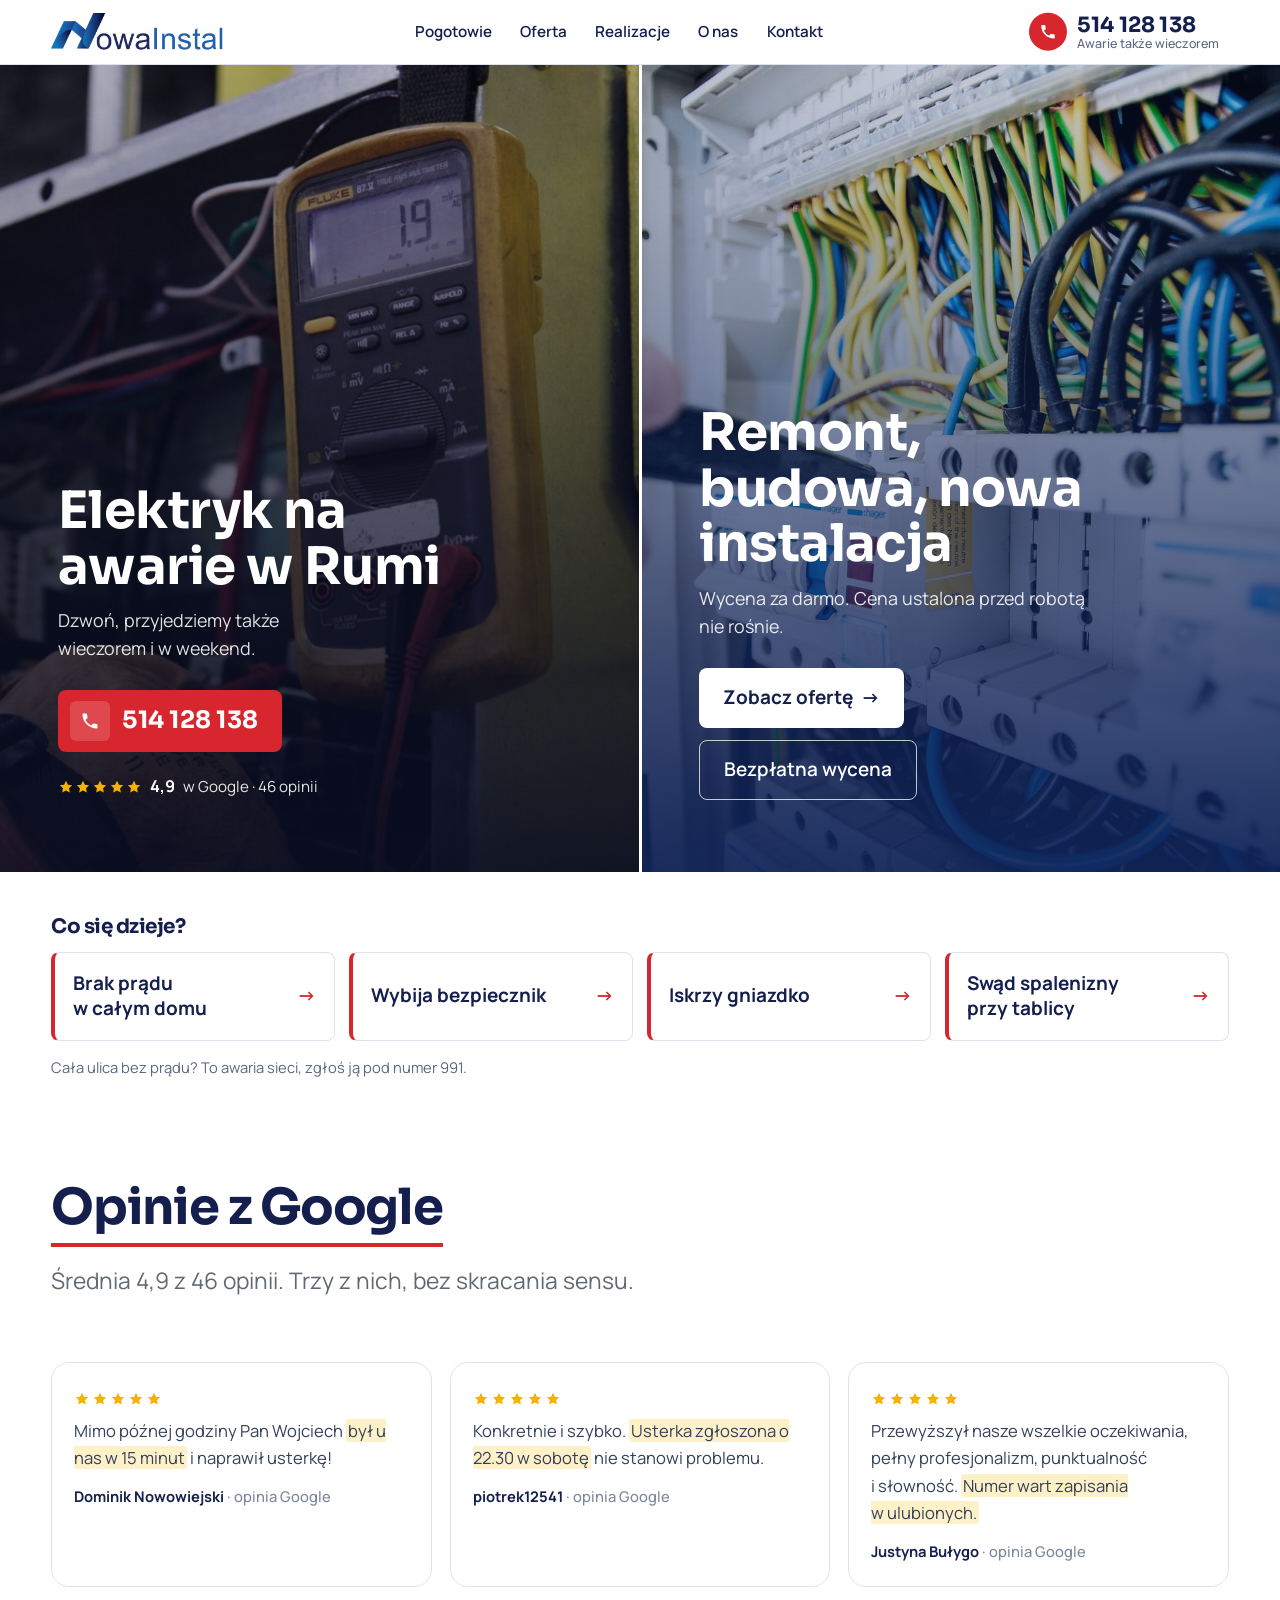
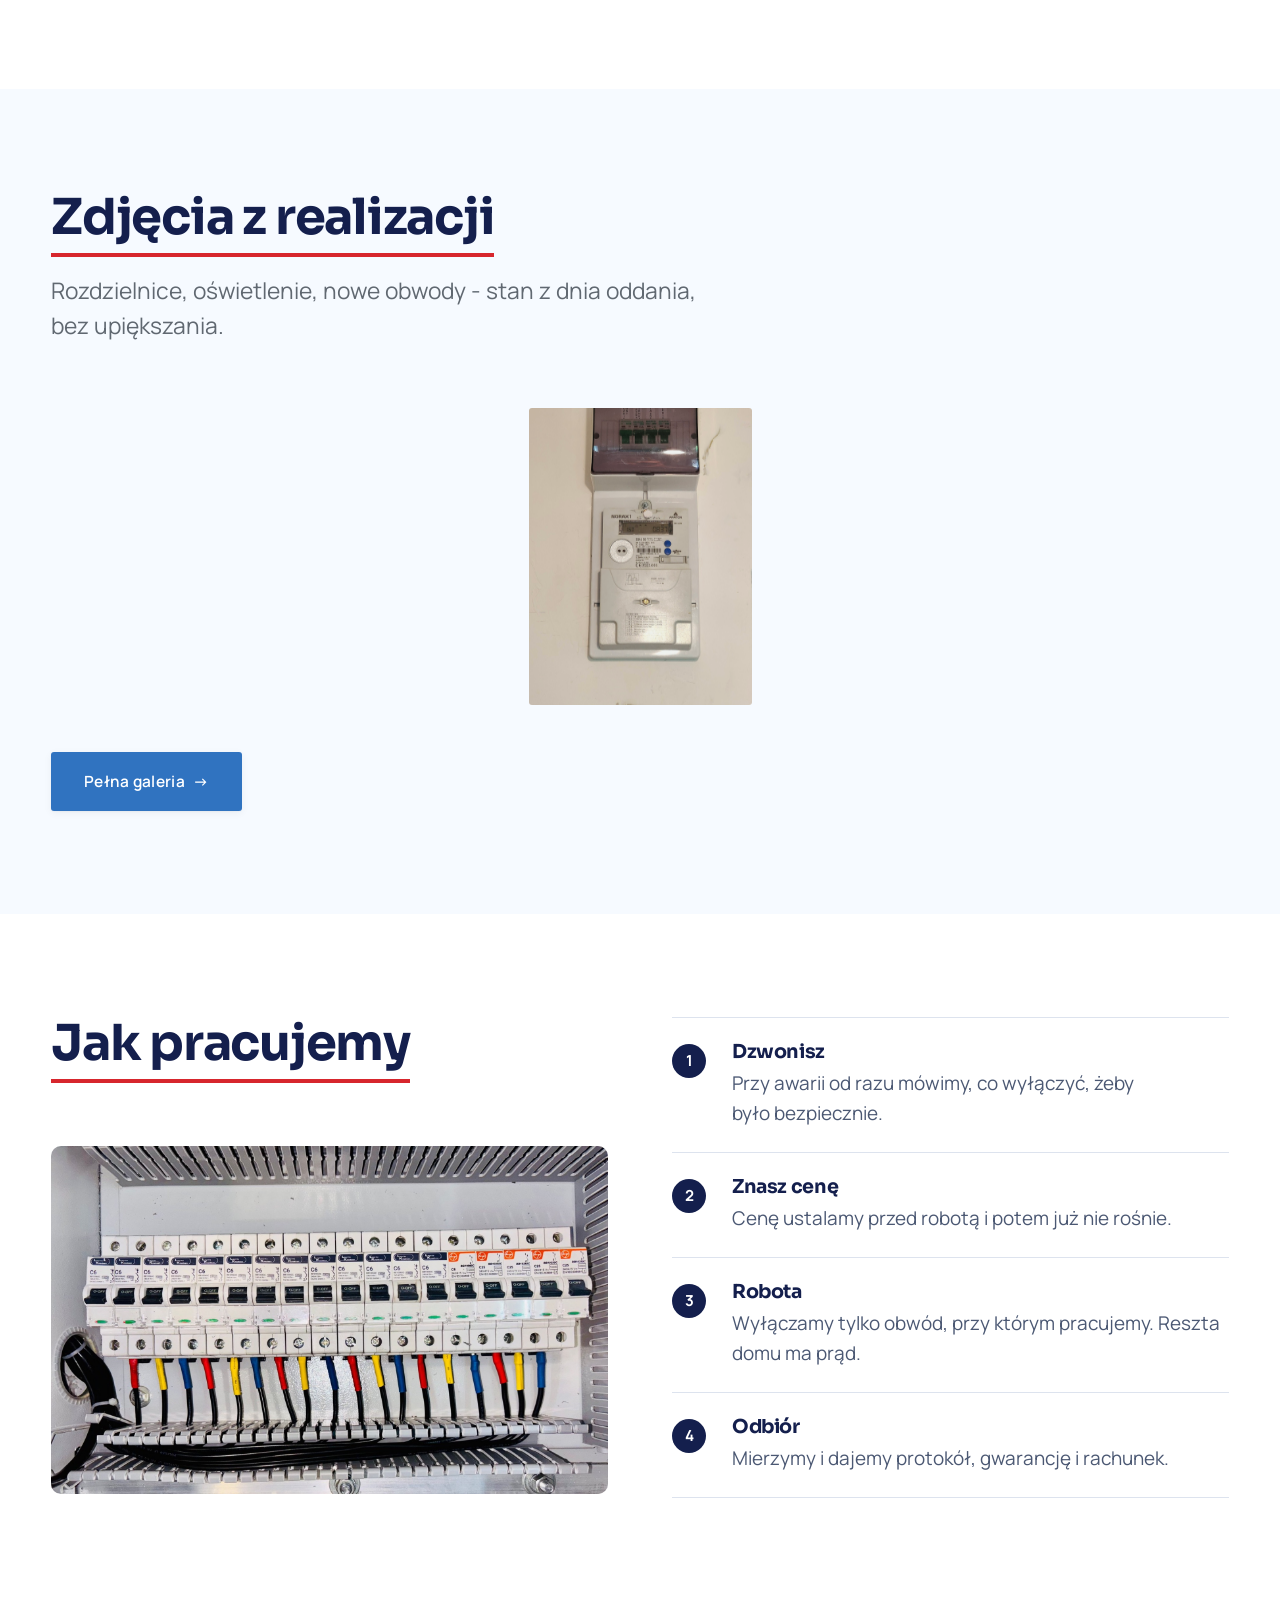
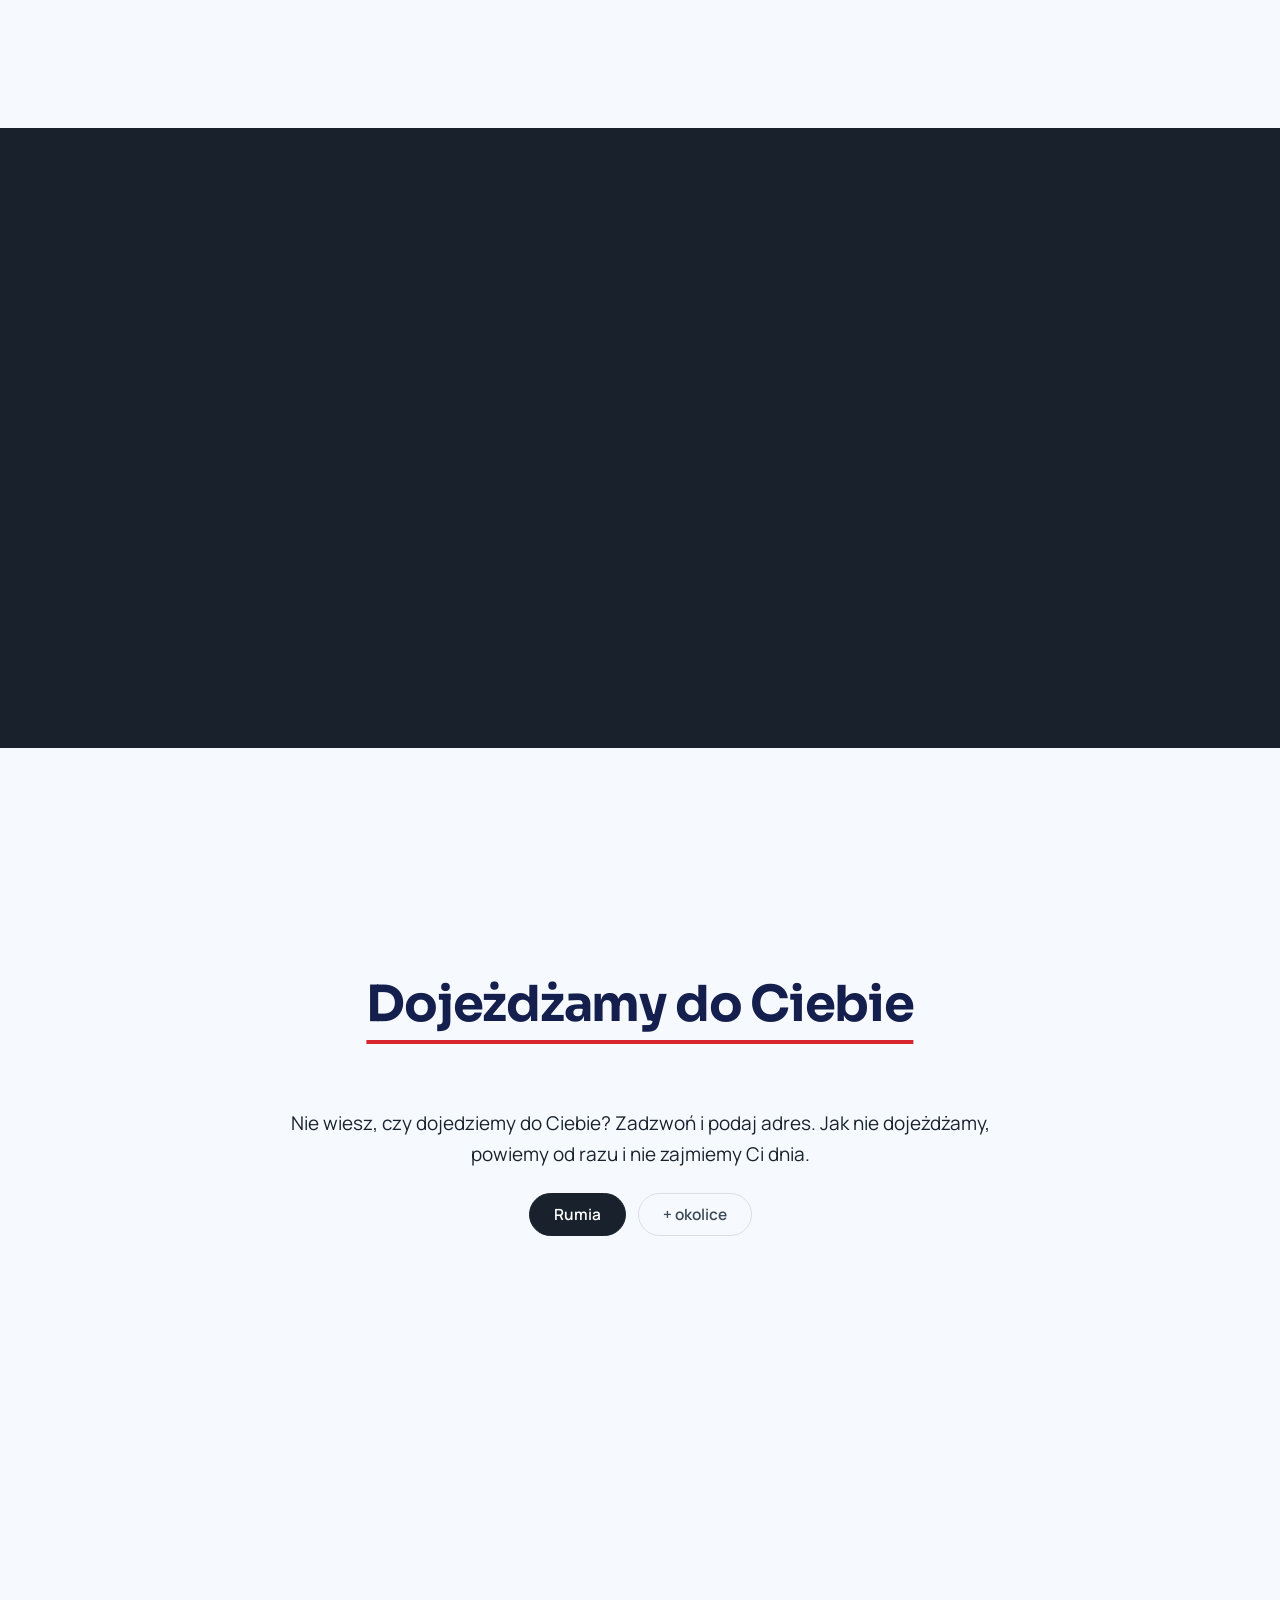
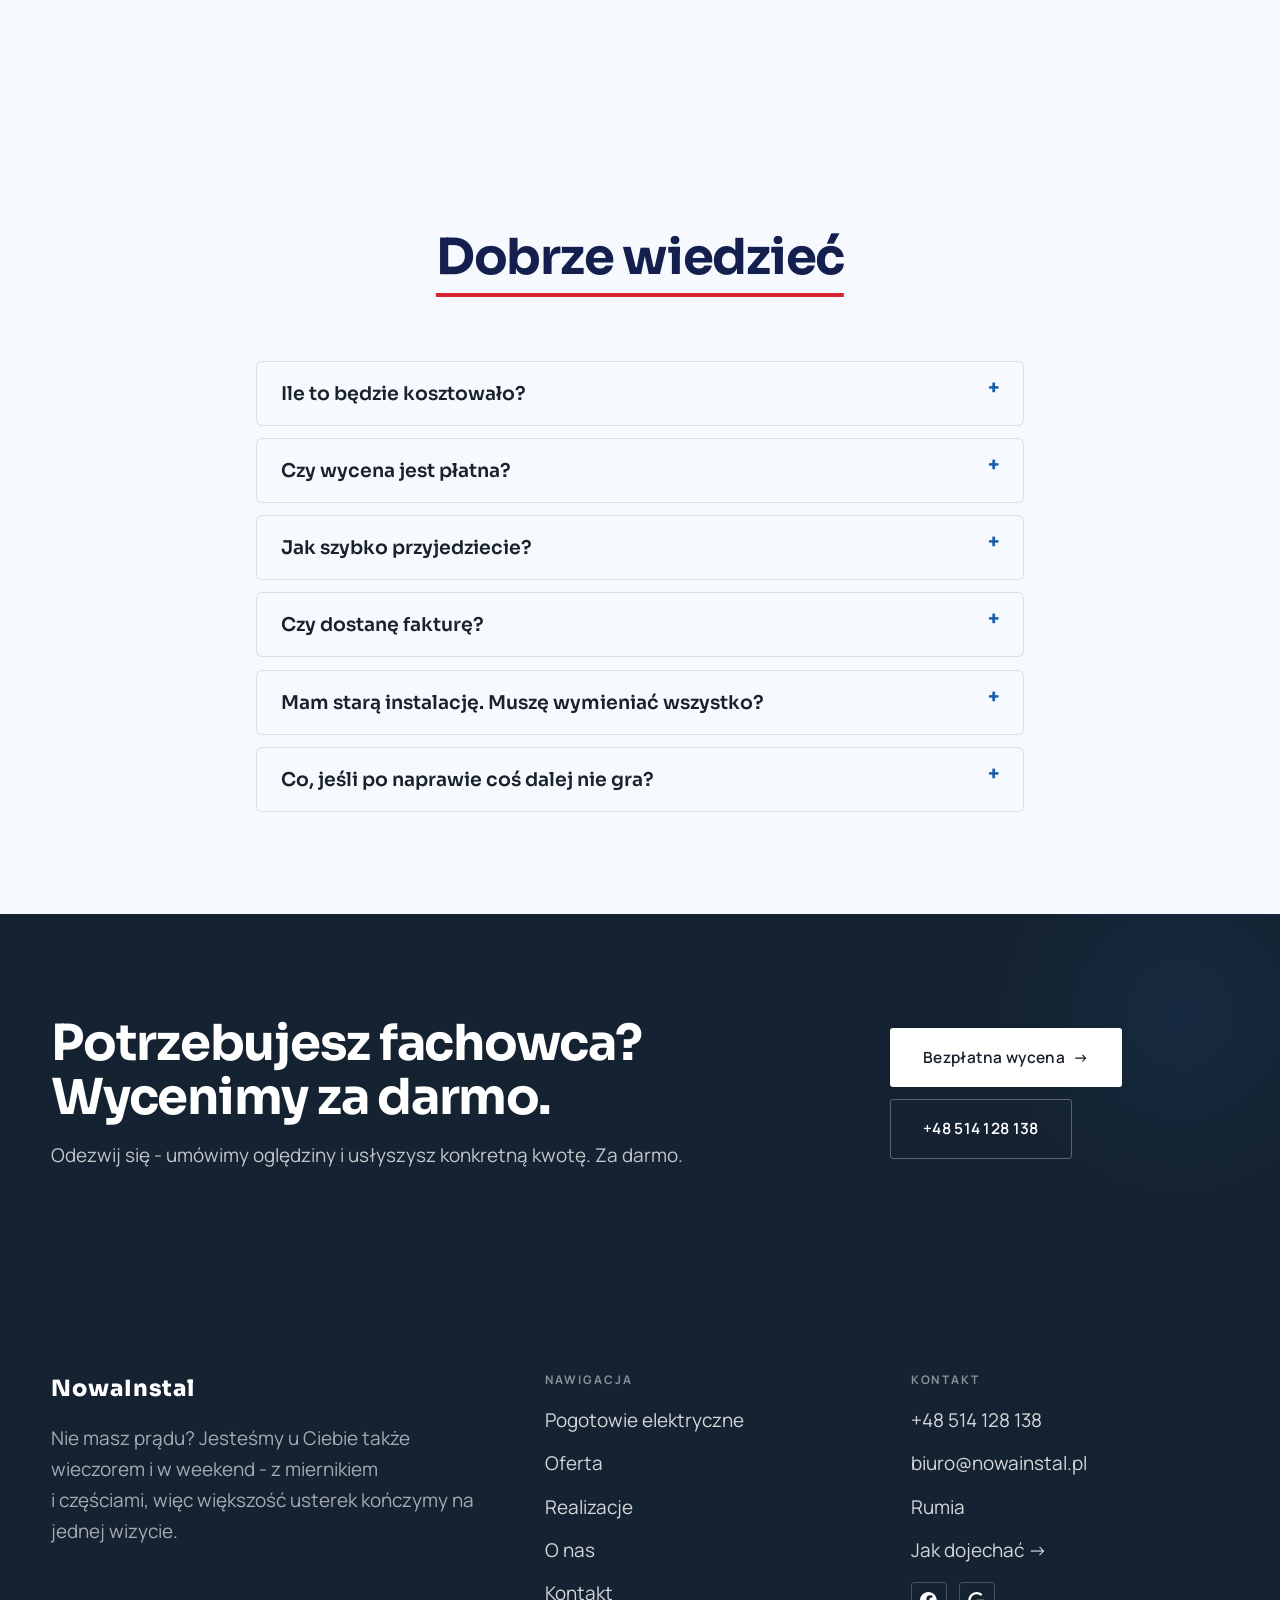
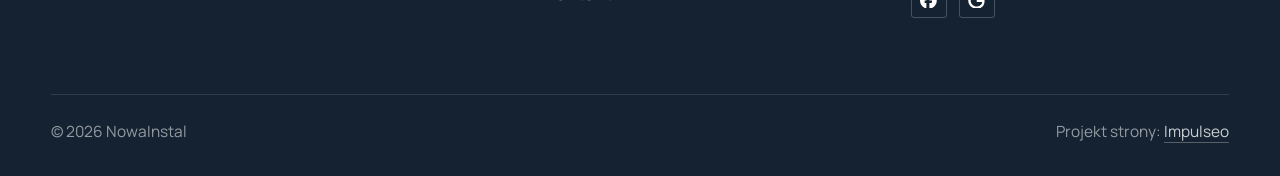
==== commit fd538594: "Wejście na pełny ekran: dwa bloki (awaria i remont), najechany rośnie; bez paska ALBO; Jak pracujemy" ====
--- a/index.html
+++ b/index.html
@@ -21,8 +21,8 @@
 <link rel="preconnect" href="https://fonts.googleapis.com">
 <link rel="preconnect" href="https://fonts.gstatic.com" crossorigin>
 <link href="https://fonts.googleapis.com/css2?family=Sora:wght@600;700;800&family=Manrope:wght@400;500;600&display=swap" rel="stylesheet">
-<link rel="stylesheet" href="assets/styles.css?v=20261021b">
-<link rel="stylesheet" href="assets/pogotowie.css?v=20261021b">
+<link rel="stylesheet" href="assets/styles.css?v=20261021c">
+<link rel="stylesheet" href="assets/pogotowie.css?v=20261021c">
 <meta name="nb-deploy" content="81fa4f5cccf6">
 </head>
 <body class="pim">
@@ -36,7 +36,7 @@
       <a href="realizacje.html">Realizacje</a>
       <a href="o-nas.html">O nas</a>
       <a href="kontakt.html">Kontakt</a>
-      <a href="tel:+48514128138" class="btn btn-accent pim-tel"><span class="pim-tel-l">Awarie i pogotowie</span><span class="pim-tel-r"><span class="pim-tel-i"><svg viewBox="0 0 24 24" fill="none" aria-hidden="true"><path d="M6.6 10.8a15.5 15.5 0 0 0 6.6 6.6l2.2-2.2a1 1 0 0 1 1-.24 11.4 11.4 0 0 0 3.6.58 1 1 0 0 1 1 1V20a1 1 0 0 1-1 1A17 17 0 0 1 3 4a1 1 0 0 1 1-1h3.5a1 1 0 0 1 1 1c0 1.25.2 2.46.58 3.6a1 1 0 0 1-.25 1l-2.23 2.2Z" fill="currentColor"/></svg></span>514 128 138</span></a>
+      <a href="tel:+48514128138" class="btn btn-accent v3-tel"><span class="v3-tel-i"><svg viewBox="0 0 24 24" fill="none" aria-hidden="true"><path d="M6.6 10.8a15.5 15.5 0 0 0 6.6 6.6l2.2-2.2a1 1 0 0 1 1-.24 11.4 11.4 0 0 0 3.6.58 1 1 0 0 1 1 1V20a1 1 0 0 1-1 1A17 17 0 0 1 3 4a1 1 0 0 1 1-1h3.5a1 1 0 0 1 1 1c0 1.25.2 2.46.58 3.6a1 1 0 0 1-.25 1l-2.23 2.2Z" fill="currentColor"/></svg></span><span class="v3-tel-t"><b>514 128 138</b> <small>Awarie także wieczorem</small></span></a>
     </nav>
     <a class="pim-tel-m" href="tel:+48514128138" aria-label="Zadzwoń 514 128 138"><svg viewBox="0 0 24 24" fill="none" aria-hidden="true"><path d="M6.6 10.8a15.5 15.5 0 0 0 6.6 6.6l2.2-2.2a1 1 0 0 1 1-.24 11.4 11.4 0 0 0 3.6.58 1 1 0 0 1 1 1V20a1 1 0 0 1-1 1A17 17 0 0 1 3 4a1 1 0 0 1 1-1h3.5a1 1 0 0 1 1 1c0 1.25.2 2.46.58 3.6a1 1 0 0 1-.25 1l-2.23 2.2Z" fill="currentColor"/></svg></a>
     <button class="nav-toggle" aria-label="Menu"><span></span><span></span><span></span></button>
@@ -44,69 +44,50 @@
 </header>
 
 <main>
-<section class="pim-hero" aria-label="Pogotowie elektryczne Rumia">
-  <div class="wrap">
-    <div class="pim-box">
-      <div class="pim-stage">
-        <img class="pim-photo" src="img/g13.jpg" alt="Elektryk przy rozdzielnicy" width="1700" height="1133" fetchpriority="high">
-        <div class="pim-card">
-          <a class="pim-rate" href="https://maps.google.com/?cid=6391568906217468872" target="_blank" rel="noopener"><b>Świetnie</b><span class="pim-stars" aria-hidden="true"><i><svg viewBox="0 0 24 24" aria-hidden="true"><path d="M12 2.8l2.85 5.8 6.4.93-4.63 4.5 1.1 6.37L12 17.4l-5.72 3 1.1-6.37-4.63-4.5 6.4-.93L12 2.8Z" fill="currentColor"/></svg></i><i><svg viewBox="0 0 24 24" aria-hidden="true"><path d="M12 2.8l2.85 5.8 6.4.93-4.63 4.5 1.1 6.37L12 17.4l-5.72 3 1.1-6.37-4.63-4.5 6.4-.93L12 2.8Z" fill="currentColor"/></svg></i><i><svg viewBox="0 0 24 24" aria-hidden="true"><path d="M12 2.8l2.85 5.8 6.4.93-4.63 4.5 1.1 6.37L12 17.4l-5.72 3 1.1-6.37-4.63-4.5 6.4-.93L12 2.8Z" fill="currentColor"/></svg></i><i><svg viewBox="0 0 24 24" aria-hidden="true"><path d="M12 2.8l2.85 5.8 6.4.93-4.63 4.5 1.1 6.37L12 17.4l-5.72 3 1.1-6.37-4.63-4.5 6.4-.93L12 2.8Z" fill="currentColor"/></svg></i><i><svg viewBox="0 0 24 24" aria-hidden="true"><path d="M12 2.8l2.85 5.8 6.4.93-4.63 4.5 1.1 6.37L12 17.4l-5.72 3 1.1-6.37-4.63-4.5 6.4-.93L12 2.8Z" fill="currentColor"/></svg></i></span><span>4,9 w Google · 46 opinii</span></a>
-          <h1>Elektryk na awarie w&nbsp;Rumi. Przyjedziemy także wieczorem i&nbsp;w&nbsp;weekend.</h1>
-          <p>Brak prądu, zwarcie w&nbsp;tablicy, iskrzące gniazdko, bezpiecznik, który wybija raz za razem. Zadzwoń i&nbsp;powiedz, co się dzieje: podpowiemy, co wyłączyć od razu, i&nbsp;powiemy, kiedy dojedziemy.</p>
-          <div class="pim-btns"><a class="pim-call" href="tel:+48514128138"><span class="pim-tel-i"><svg viewBox="0 0 24 24" fill="none" aria-hidden="true"><path d="M6.6 10.8a15.5 15.5 0 0 0 6.6 6.6l2.2-2.2a1 1 0 0 1 1-.24 11.4 11.4 0 0 0 3.6.58 1 1 0 0 1 1 1V20a1 1 0 0 1-1 1A17 17 0 0 1 3 4a1 1 0 0 1 1-1h3.5a1 1 0 0 1 1 1c0 1.25.2 2.46.58 3.6a1 1 0 0 1-.25 1l-2.23 2.2Z" fill="currentColor"/></svg></span>514 128 138</a><a class="pim-ghost" href="oferta.html">Instalacja lub remont</a></div>
-          <p class="pim-small">Cała ulica bez prądu? To awaria sieci, zgłoś ją pod numer 991.</p>
-        </div>
-      </div>
-      <ul class="pim-checks"><li>Wieczory i weekendy</li><li>4,9 w Google, 46 opinii</li><li>Rumia i okolice</li><li>Gwarancja na robociznę</li></ul>
-    </div>
-  </div>
-</section>
-<section class="pim-uslugi">
-  <div class="wrap">
-    <h2 class="pim-h2 reveal">Awaria, usterka czy nowa instalacja, zajmiemy się tym</h2>
-    <div class="pim-panel">
-      <article class="pim-tile is-sos reveal"><span class="pim-tag">Pilne</span><h3>Pogotowie elektryczne</h3><p>Brak prądu, zwarcie, iskrzące gniazdko, swąd spalenizny przy tablicy. Dzwoń od razu, także wieczorem.</p><a class="pim-more" href="pogotowie.html">Zobacz pogotowie <i aria-hidden="true">→</i></a><div class="pim-tile-img"><img src="img/g9.jpg" alt="Pomiar instalacji miernikiem" loading="lazy" width="1700" height="897" decoding="async"></div></article>
-      <article class="pim-tile reveal"><h3>Naprawy i usterki</h3><p>Gniazdka, włączniki, oświetlenie, różnicówka, która wybija bez powodu. Szukamy przyczyny miernikiem, nie na oko.</p><a class="pim-more" href="oferta.html">Zobacz naprawy <i aria-hidden="true">→</i></a><div class="pim-tile-img"><img src="img/g7.jpg" alt="Naprawa przewodów" loading="lazy" width="1880" height="1253" decoding="async"></div></article>
-      <article class="pim-tile reveal"><h3>Instalacje elektryczne</h3><p>Nowa instalacja w&nbsp;domu i&nbsp;mieszkaniu, rozdzielnice, LED. Na koniec pomiary i&nbsp;protokół, wycena za darmo.</p><a class="pim-more" href="oferta.html">Zobacz instalacje <i aria-hidden="true">→</i></a><div class="pim-tile-img"><img src="img/g8.jpg" alt="Rozdzielnica po montażu" loading="lazy" width="1880" height="1357" decoding="async"></div></article>
-    </div>
-  </div>
-</section>
-<section class="opinie-mini" aria-label="Opinie klientów">
-  <div class="wrap">
-    <div class="om-row">
-      <div class="om-item reveal"><blockquote>„Pan Wojciech mimo weekendu oraz późnych godzin wieczornych i trudnych warunków pogodowych niczym bohater le…”</blockquote><span class="om-autor">Mateusz Juchciński</span></div>
-      <div class="om-item reveal"><blockquote>„Pan Wojciech, przewyższył nasze wszelkie oczekiwania, pełny profesjonalizm, punktualność i słowność.”</blockquote><span class="om-autor">Justyna Bułygo</span></div>
-    </div>
-  </div>
-</section>
-<section class="pim-fault">
-  <div class="wrap pim-fault-grid">
-    <div class="pim-fault-img reveal"><img src="img/hero.jpg" alt="Sprawdzanie zabezpieczeń w&nbsp;tablicy" loading="lazy" width="1880" height="1251" decoding="async"></div>
-    <div class="reveal">
-      <h2>Poważna awaria? Naprawimy ją.</h2>
-      <p>Wybite zabezpieczenia, zalana puszka, uszkodzenia po burzy. Klienci w&nbsp;opiniach Google piszą o&nbsp;przyjazdach w&nbsp;sobotę o&nbsp;22:30 i&nbsp;w&nbsp;niedzielę wieczorem. <b>Zadzwoń, powiemy wprost, kiedy dojedziemy.</b></p>
-      <a class="pim-call" href="tel:+48514128138"><span class="pim-tel-i"><svg viewBox="0 0 24 24" fill="none" aria-hidden="true"><path d="M6.6 10.8a15.5 15.5 0 0 0 6.6 6.6l2.2-2.2a1 1 0 0 1 1-.24 11.4 11.4 0 0 0 3.6.58 1 1 0 0 1 1 1V20a1 1 0 0 1-1 1A17 17 0 0 1 3 4a1 1 0 0 1 1-1h3.5a1 1 0 0 1 1 1c0 1.25.2 2.46.58 3.6a1 1 0 0 1-.25 1l-2.23 2.2Z" fill="currentColor"/></svg></span>514 128 138</a>
-    </div>
-  </div>
-</section>
-<section class="proces proces-os fachowcy">
-  <div class="wrap proc-grid">
-    <div class="proc-side">
-      <div class="head reveal">
-        <span class="eyebrow">Jak pracujemy</span>
-        <h2>Wiesz, na czym stoisz - na każdym etapie</h2>
-        <p>Od pierwszego telefonu do odbioru roboty - krok po kroku.</p>
-      </div>
-      <div class="proc-count" aria-hidden="true"><span class="pc-cur">01</span><span class="pc-all">/ 04</span></div>
-      <div class="proc-bar" aria-hidden="true"><i></i></div>
-      <p class="proc-now" aria-hidden="true">Dzwonisz</p>
-    </div>
-    <ol class="proces-line">
-      <li class="reveal"><span class="pno">01</span><h3>Dzwonisz</h3><p>Przy awarii mówimy też, co wyłączyć od razu - zanim dojedziemy, ma być bezpiecznie.</p></li>
-      <li class="reveal"><span class="pno">02</span><h3>Znasz cenę</h3><p>Wymianę gniazdka wycenimy przez telefon, remont instalacji po obejrzeniu ścian. Cena ustalona przed robotą już nie rośnie.</p></li>
-      <li class="reveal"><span class="pno">03</span><h3>Robota</h3><p>Wyłączamy tylko ten obwód, przy którym pracujemy - reszta domu działa normalnie.</p></li>
-      <li class="reveal"><span class="pno">04</span><h3>Odbiór i gwarancja</h3><p>Na koniec mierzymy i pokazujemy wynik - dostajesz protokół, gwarancję i jasny rachunek.</p></li>
-    </ol>
+<section class="v3-hero" aria-label="Pogotowie i usługi elektryczne">
+  <div class="v3-split">
+    <div class="v3-pane v3-pane-sos">
+      <img class="v3-bg" src="img/g9.jpg" alt="Elektryk sprawdza instalację miernikiem" width="1700" height="897" fetchpriority="high">
+      <div class="v3-pane-in">
+        <h1>Elektryk na awarie w&nbsp;Rumi</h1>
+        <p>Dzwoń, przyjedziemy także wieczorem i&nbsp;w&nbsp;weekend.</p>
+        <a class="v3-call" href="tel:+48514128138"><span class="v3-call-i"><svg viewBox="0 0 24 24" fill="none" aria-hidden="true"><path d="M6.6 10.8a15.5 15.5 0 0 0 6.6 6.6l2.2-2.2a1 1 0 0 1 1-.24 11.4 11.4 0 0 0 3.6.58 1 1 0 0 1 1 1V20a1 1 0 0 1-1 1A17 17 0 0 1 3 4a1 1 0 0 1 1-1h3.5a1 1 0 0 1 1 1c0 1.25.2 2.46.58 3.6a1 1 0 0 1-.25 1l-2.23 2.2Z" fill="currentColor"/></svg></span>514 128 138</a>
+        <a class="v3-rate" href="https://maps.google.com/?cid=6391568906217468872" target="_blank" rel="noopener"><span class="v3-stars" aria-hidden="true"><svg viewBox="0 0 24 24" aria-hidden="true"><path d="M12 2.8l2.85 5.8 6.4.93-4.63 4.5 1.1 6.37L12 17.4l-5.72 3 1.1-6.37-4.63-4.5 6.4-.93L12 2.8Z" fill="currentColor"/></svg><svg viewBox="0 0 24 24" aria-hidden="true"><path d="M12 2.8l2.85 5.8 6.4.93-4.63 4.5 1.1 6.37L12 17.4l-5.72 3 1.1-6.37-4.63-4.5 6.4-.93L12 2.8Z" fill="currentColor"/></svg><svg viewBox="0 0 24 24" aria-hidden="true"><path d="M12 2.8l2.85 5.8 6.4.93-4.63 4.5 1.1 6.37L12 17.4l-5.72 3 1.1-6.37-4.63-4.5 6.4-.93L12 2.8Z" fill="currentColor"/></svg><svg viewBox="0 0 24 24" aria-hidden="true"><path d="M12 2.8l2.85 5.8 6.4.93-4.63 4.5 1.1 6.37L12 17.4l-5.72 3 1.1-6.37-4.63-4.5 6.4-.93L12 2.8Z" fill="currentColor"/></svg><svg viewBox="0 0 24 24" aria-hidden="true"><path d="M12 2.8l2.85 5.8 6.4.93-4.63 4.5 1.1 6.37L12 17.4l-5.72 3 1.1-6.37-4.63-4.5 6.4-.93L12 2.8Z" fill="currentColor"/></svg></span><b>4,9</b> w Google · 46 opinii</a>
+      </div>
+    </div>
+    <div class="v3-pane v3-pane-plan">
+      <img class="v3-bg" src="img/hero.jpg" alt="Sprawdzanie zabezpieczeń w tablicy" width="1880" height="1251">
+      <div class="v3-pane-in">
+        <h2>Remont, budowa, nowa instalacja</h2>
+        <p>Wycena za darmo. Cena ustalona przed robotą nie rośnie.</p>
+        <div class="v3-btns"><a class="v3-light" href="oferta.html">Zobacz ofertę <span class="arr">→</span></a><a class="v3-ghost" href="kontakt.html">Bezpłatna wycena</a></div>
+      </div>
+    </div>
+  </div>
+</section>
+<section class="v3-quick" aria-label="Najczęstsze awarie">
+  <div class="wrap">
+    <h2 class="v3-quick-h">Co się dzieje?</h2>
+    <ul class="v3-quick-row">
+      <li><a href="pogotowie.html#objawy">Brak prądu w&nbsp;całym domu</a></li>
+      <li><a href="pogotowie.html#objawy">Wybija bezpiecznik</a></li>
+      <li><a href="pogotowie.html#objawy">Iskrzy gniazdko</a></li>
+      <li><a href="pogotowie.html#objawy">Swąd spalenizny przy tablicy</a></li>
+    </ul>
+    <p class="v3-991">Cała ulica bez prądu? To awaria sieci, zgłoś ją pod numer 991.</p>
+  </div>
+</section>
+<section class="v3-opinie">
+  <div class="wrap">
+    <div class="head reveal">
+      <h2>Opinie z&nbsp;Google</h2>
+      <p>Średnia 4,9 z&nbsp;46 opinii. Trzy z&nbsp;nich, bez skracania sensu.</p>
+    </div>
+    <div class="v3-q-row">
+      <figure class="sos-q reveal"><span class="op-star" aria-label="5 na 5"><svg viewBox="0 0 24 24" aria-hidden="true"><path d="M12 2.8l2.85 5.8 6.4.93-4.63 4.5 1.1 6.37L12 17.4l-5.72 3 1.1-6.37-4.63-4.5 6.4-.93L12 2.8Z" fill="currentColor"/></svg><svg viewBox="0 0 24 24" aria-hidden="true"><path d="M12 2.8l2.85 5.8 6.4.93-4.63 4.5 1.1 6.37L12 17.4l-5.72 3 1.1-6.37-4.63-4.5 6.4-.93L12 2.8Z" fill="currentColor"/></svg><svg viewBox="0 0 24 24" aria-hidden="true"><path d="M12 2.8l2.85 5.8 6.4.93-4.63 4.5 1.1 6.37L12 17.4l-5.72 3 1.1-6.37-4.63-4.5 6.4-.93L12 2.8Z" fill="currentColor"/></svg><svg viewBox="0 0 24 24" aria-hidden="true"><path d="M12 2.8l2.85 5.8 6.4.93-4.63 4.5 1.1 6.37L12 17.4l-5.72 3 1.1-6.37-4.63-4.5 6.4-.93L12 2.8Z" fill="currentColor"/></svg><svg viewBox="0 0 24 24" aria-hidden="true"><path d="M12 2.8l2.85 5.8 6.4.93-4.63 4.5 1.1 6.37L12 17.4l-5.72 3 1.1-6.37-4.63-4.5 6.4-.93L12 2.8Z" fill="currentColor"/></svg></span><blockquote>Mimo późnej godziny Pan Wojciech <mark>był u nas w 15 minut</mark> i naprawił usterkę!</blockquote><figcaption>Dominik Nowowiejski <span>· opinia Google</span></figcaption></figure>
+      <figure class="sos-q reveal"><span class="op-star" aria-label="5 na 5"><svg viewBox="0 0 24 24" aria-hidden="true"><path d="M12 2.8l2.85 5.8 6.4.93-4.63 4.5 1.1 6.37L12 17.4l-5.72 3 1.1-6.37-4.63-4.5 6.4-.93L12 2.8Z" fill="currentColor"/></svg><svg viewBox="0 0 24 24" aria-hidden="true"><path d="M12 2.8l2.85 5.8 6.4.93-4.63 4.5 1.1 6.37L12 17.4l-5.72 3 1.1-6.37-4.63-4.5 6.4-.93L12 2.8Z" fill="currentColor"/></svg><svg viewBox="0 0 24 24" aria-hidden="true"><path d="M12 2.8l2.85 5.8 6.4.93-4.63 4.5 1.1 6.37L12 17.4l-5.72 3 1.1-6.37-4.63-4.5 6.4-.93L12 2.8Z" fill="currentColor"/></svg><svg viewBox="0 0 24 24" aria-hidden="true"><path d="M12 2.8l2.85 5.8 6.4.93-4.63 4.5 1.1 6.37L12 17.4l-5.72 3 1.1-6.37-4.63-4.5 6.4-.93L12 2.8Z" fill="currentColor"/></svg><svg viewBox="0 0 24 24" aria-hidden="true"><path d="M12 2.8l2.85 5.8 6.4.93-4.63 4.5 1.1 6.37L12 17.4l-5.72 3 1.1-6.37-4.63-4.5 6.4-.93L12 2.8Z" fill="currentColor"/></svg></span><blockquote>Konkretnie i szybko. <mark>Usterka zgłoszona o 22.30 w sobotę</mark> nie stanowi problemu.</blockquote><figcaption>piotrek12541 <span>· opinia Google</span></figcaption></figure>
+      <figure class="sos-q reveal"><span class="op-star" aria-label="5 na 5"><svg viewBox="0 0 24 24" aria-hidden="true"><path d="M12 2.8l2.85 5.8 6.4.93-4.63 4.5 1.1 6.37L12 17.4l-5.72 3 1.1-6.37-4.63-4.5 6.4-.93L12 2.8Z" fill="currentColor"/></svg><svg viewBox="0 0 24 24" aria-hidden="true"><path d="M12 2.8l2.85 5.8 6.4.93-4.63 4.5 1.1 6.37L12 17.4l-5.72 3 1.1-6.37-4.63-4.5 6.4-.93L12 2.8Z" fill="currentColor"/></svg><svg viewBox="0 0 24 24" aria-hidden="true"><path d="M12 2.8l2.85 5.8 6.4.93-4.63 4.5 1.1 6.37L12 17.4l-5.72 3 1.1-6.37-4.63-4.5 6.4-.93L12 2.8Z" fill="currentColor"/></svg><svg viewBox="0 0 24 24" aria-hidden="true"><path d="M12 2.8l2.85 5.8 6.4.93-4.63 4.5 1.1 6.37L12 17.4l-5.72 3 1.1-6.37-4.63-4.5 6.4-.93L12 2.8Z" fill="currentColor"/></svg><svg viewBox="0 0 24 24" aria-hidden="true"><path d="M12 2.8l2.85 5.8 6.4.93-4.63 4.5 1.1 6.37L12 17.4l-5.72 3 1.1-6.37-4.63-4.5 6.4-.93L12 2.8Z" fill="currentColor"/></svg></span><blockquote>Przewyższył nasze wszelkie oczekiwania, pełny profesjonalizm, punktualność i słowność. <mark>Numer wart zapisania w ulubionych.</mark></blockquote><figcaption>Justyna Bułygo <span>· opinia Google</span></figcaption></figure>
+    </div>
   </div>
 </section>
 <section>
@@ -116,7 +97,7 @@
       <h2>Zdjęcia z realizacji</h2>
       <p>Rozdzielnice, oświetlenie, nowe obwody - stan z dnia oddania, bez upiększania.</p>
     </div>
-    <div class="gallery">
+    <div class="gallery v3-gal">
       <div class="tile t-two3 reveal"><img src="img/g1.jpg" alt="NowaInstal" loading="lazy" width="2400" height="3200" decoding="async"></div>
       <div class="tile t-third reveal"><img src="img/g2.jpg" alt="NowaInstal" loading="lazy" width="2252" height="4000" decoding="async"></div>
       <div class="tile t-third reveal"><img src="img/g3.jpg" alt="NowaInstal" loading="lazy" width="2400" height="3200" decoding="async"></div>
@@ -126,40 +107,22 @@
     <div style="margin-top:var(--space-7)" class="reveal"><a href="realizacje.html" class="btn btn-accent">Pełna galeria <span class="arr">→</span></a></div>
   </div>
 </section>
-<section class="fach-uslugi">
-  <div class="wrap">
-    <div class="head reveal">
-      <span class="eyebrow">Oferta</span>
-      <h2>Co robimy</h2>
-      <p>Najczęstsze zlecenia. Przy każdym piszę, co wchodzi w zakres.</p>
-    </div>
-    <ul class="fu-list">
-      <li class="fu-row reveal"><div class="fu-name">Awarie i usterki</div><div class="fu-desc">Iskrzące gniazdko, swąd przy tablicy, ciepły włącznik - takie telefony bierzemy poza kolejką.</div><a class="fu-cta" href="kontakt.html">Wycena <span class="arr">→</span></a></li>
-      <li class="fu-row reveal"><div class="fu-name">Instalacje elektryczne</div><div class="fu-desc">Budujesz dom albo robisz generalny remont? Rozprowadzamy instalację od tablicy po ostatnie gniazdko: obwody, bruzdy, puszki, a na koniec pomiary z protokołem, zanim cokolwiek zniknie pod tynkiem.</div><a class="fu-cta" href="kontakt.html">Wycena <span class="arr">→</span></a></li>
-      <li class="fu-row reveal"><div class="fu-name">Rozdzielnice i zabezpieczenia</div><div class="fu-desc">Dokładamy różnicówki i ochronniki przepięciowe do starszych tablic. Różnicówka odcina prąd, zanim zrobi krzywdę człowiekowi, ochronnik zbiera przepięcie po burzy, zanim dojdzie do sprzętu.</div><a class="fu-cta" href="kontakt.html">Wycena <span class="arr">→</span></a></li>
-      <li class="fu-row reveal"><div class="fu-name">Oświetlenie i LED</div><div class="fu-desc">Robimy też sterowanie światłem: ściemniacze, czujniki zmierzchu, oświetlenie schodowe na czas.</div><a class="fu-cta" href="kontakt.html">Wycena <span class="arr">→</span></a></li>
-      <li class="fu-row reveal"><div class="fu-name">Gniazdka, włączniki i osprzęt</div><div class="fu-desc">Grzejące się gniazdko albo włącznik, który łapie co drugi raz, to poluzowany zacisk - od tego zaczynają się nadpalone puszki.</div><a class="fu-cta" href="kontakt.html">Wycena <span class="arr">→</span></a></li>
-      <li class="fu-row reveal"><div class="fu-name">Pomiary i protokoły</div><div class="fu-desc">Kupujesz mieszkanie z rynku wtórnego? Sprawdzimy instalację, zanim podpiszesz - miernik mówi więcej niż zapewnienia sprzedającego.</div><a class="fu-cta" href="kontakt.html">Wycena <span class="arr">→</span></a></li>
-    </ul>
-    <div style="margin-top:var(--space-7)" class="reveal"><a href="oferta.html" class="btn btn-ghost">Pełna oferta <span class="arr">→</span></a></div>
+<section class="v3-how">
+  <div class="wrap v3-how-grid">
+    <div class="v3-how-side">
+      <div class="head reveal"><h2>Jak pracujemy</h2></div>
+      <div class="v3-how-img reveal"><img src="img/g15.jpg" alt="Rozdzielnica po montażu, opisane zabezpieczenia" loading="lazy" width="1700" height="1058" decoding="async"></div>
+    </div>
+    <ol class="v3-how-list">
+      <li class="reveal"><h3>Dzwonisz</h3><p>Przy awarii od razu mówimy, co wyłączyć, żeby było bezpiecznie.</p></li>
+      <li class="reveal"><h3>Znasz cenę</h3><p>Cenę ustalamy przed robotą i&nbsp;potem już nie rośnie.</p></li>
+      <li class="reveal"><h3>Robota</h3><p>Wyłączamy tylko obwód, przy którym pracujemy. Reszta domu ma prąd.</p></li>
+      <li class="reveal"><h3>Odbiór</h3><p>Mierzymy i&nbsp;dajemy protokół, gwarancję i&nbsp;rachunek.</p></li>
+    </ol>
   </div>
 </section>
 <section class="stopklatka" aria-hidden="true">
-  <div class="stk-bg" style="background-image:url(img/g10.jpg)"></div>
-</section>
-<section class="opinie">
-  <div class="wrap">
-    <div class="head center reveal">
-      <span class="eyebrow">Opinie</span>
-      <h2>Co mówią klienci</h2>
-    </div>
-    <p class="op-meta reveal"><span class="g-badge"><svg class="gb-ico" viewBox="0 0 24 24" width="18" height="18" aria-hidden="true"><path fill="#4285F4" d="M22.56 12.25c0-.78-.07-1.53-.2-2.25H12v4.26h5.92c-.26 1.37-1.04 2.53-2.21 3.31v2.77h3.57c2.08-1.92 3.28-4.74 3.28-8.09z"/><path fill="#34A853" d="M12 23c2.97 0 5.46-.98 7.28-2.66l-3.57-2.77c-.98.66-2.23 1.06-3.71 1.06-2.86 0-5.29-1.93-6.16-4.53H2.18v2.84C3.99 20.53 7.7 23 12 23z"/><path fill="#FBBC05" d="M5.84 14.09c-.22-.66-.35-1.36-.35-2.09s.13-1.43.35-2.09V7.07H2.18C1.43 8.55 1 10.22 1 12s.43 3.45 1.18 4.93l2.85-2.22.81-.62z"/><path fill="#EA4335" d="M12 5.38c1.62 0 3.06.56 4.21 1.64l3.15-3.15C17.45 2.09 14.97 1 12 1 7.7 1 3.99 3.47 2.18 7.07l3.66 2.84c.87-2.6 3.3-4.53 6.16-4.53z"/></svg><b class="gb-ocena">4,9</b><svg class="gb-stars" viewBox="0 0 90 18" width="74" height="14.8" aria-hidden="true"><g fill="currentColor" opacity=".26"><path transform="translate(0,0)" d="M9 1.6l2.2 4.46 4.92.72-3.56 3.47.84 4.9L9 12.74l-4.4 2.31.84-4.9L1.88 6.68l4.92-.72L9 1.6Z"/><path transform="translate(18,0)" d="M9 1.6l2.2 4.46 4.92.72-3.56 3.47.84 4.9L9 12.74l-4.4 2.31.84-4.9L1.88 6.68l4.92-.72L9 1.6Z"/><path transform="translate(36,0)" d="M9 1.6l2.2 4.46 4.92.72-3.56 3.47.84 4.9L9 12.74l-4.4 2.31.84-4.9L1.88 6.68l4.92-.72L9 1.6Z"/><path transform="translate(54,0)" d="M9 1.6l2.2 4.46 4.92.72-3.56 3.47.84 4.9L9 12.74l-4.4 2.31.84-4.9L1.88 6.68l4.92-.72L9 1.6Z"/><path transform="translate(72,0)" d="M9 1.6l2.2 4.46 4.92.72-3.56 3.47.84 4.9L9 12.74l-4.4 2.31.84-4.9L1.88 6.68l4.92-.72L9 1.6Z"/></g><clipPath id="gs980"><rect x="0" y="0" width="88.2" height="18"/></clipPath><g fill="#FBBC04" clip-path="url(#gs980)"><path transform="translate(0,0)" d="M9 1.6l2.2 4.46 4.92.72-3.56 3.47.84 4.9L9 12.74l-4.4 2.31.84-4.9L1.88 6.68l4.92-.72L9 1.6Z"/><path transform="translate(18,0)" d="M9 1.6l2.2 4.46 4.92.72-3.56 3.47.84 4.9L9 12.74l-4.4 2.31.84-4.9L1.88 6.68l4.92-.72L9 1.6Z"/><path transform="translate(36,0)" d="M9 1.6l2.2 4.46 4.92.72-3.56 3.47.84 4.9L9 12.74l-4.4 2.31.84-4.9L1.88 6.68l4.92-.72L9 1.6Z"/><path transform="translate(54,0)" d="M9 1.6l2.2 4.46 4.92.72-3.56 3.47.84 4.9L9 12.74l-4.4 2.31.84-4.9L1.88 6.68l4.92-.72L9 1.6Z"/><path transform="translate(72,0)" d="M9 1.6l2.2 4.46 4.92.72-3.56 3.47.84 4.9L9 12.74l-4.4 2.31.84-4.9L1.88 6.68l4.92-.72L9 1.6Z"/></g></svg><span class="gb-txt">46 opinii w Google</span></span></p>
-    <p class="op-meta reveal"><a class="op-google" href="https://maps.google.com/?cid=6391568906217468872" target="_blank" rel="noopener"><svg class="op-g-ico" viewBox="0 0 24 24" width="17" height="17" aria-hidden="true"><path fill="#4285F4" d="M22.56 12.25c0-.78-.07-1.53-.2-2.25H12v4.26h5.92c-.26 1.37-1.04 2.53-2.21 3.31v2.77h3.57c2.08-1.92 3.28-4.74 3.28-8.09z"/><path fill="#34A853" d="M12 23c2.97 0 5.46-.98 7.28-2.66l-3.57-2.77c-.98.66-2.23 1.06-3.71 1.06-2.86 0-5.29-1.93-6.16-4.53H2.18v2.84C3.99 20.53 7.7 23 12 23z"/><path fill="#FBBC05" d="M5.84 14.09c-.22-.66-.35-1.36-.35-2.09s.13-1.43.35-2.09V7.07H2.18C1.43 8.55 1 10.22 1 12s.43 3.45 1.18 4.93l2.85-2.22.81-.62z"/><path fill="#EA4335" d="M12 5.38c1.62 0 3.06.56 4.21 1.64l3.15-3.15C17.45 2.09 14.97 1 12 1 7.7 1 3.99 3.47 2.18 7.07l3.66 2.84c.87-2.6 3.3-4.53 6.16-4.53z"/></svg><span>Zobacz opinie w Google</span><span class="arr">→</span></a></p>
-    <div class="opinie-grid">
-      <figure class="op-card reveal"><span class="op-star"><svg class="ico-star" width="14" height="14" viewBox="0 0 24 24" style="vertical-align:-2px" aria-hidden="true"><path d="M12 2.8l2.85 5.8 6.4.93-4.63 4.5 1.1 6.37L12 17.4l-5.72 3 1.1-6.37-4.63-4.5 6.4-.93L12 2.8Z" fill="currentColor"/></svg><svg class="ico-star" width="14" height="14" viewBox="0 0 24 24" style="vertical-align:-2px" aria-hidden="true"><path d="M12 2.8l2.85 5.8 6.4.93-4.63 4.5 1.1 6.37L12 17.4l-5.72 3 1.1-6.37-4.63-4.5 6.4-.93L12 2.8Z" fill="currentColor"/></svg><svg class="ico-star" width="14" height="14" viewBox="0 0 24 24" style="vertical-align:-2px" aria-hidden="true"><path d="M12 2.8l2.85 5.8 6.4.93-4.63 4.5 1.1 6.37L12 17.4l-5.72 3 1.1-6.37-4.63-4.5 6.4-.93L12 2.8Z" fill="currentColor"/></svg><svg class="ico-star" width="14" height="14" viewBox="0 0 24 24" style="vertical-align:-2px" aria-hidden="true"><path d="M12 2.8l2.85 5.8 6.4.93-4.63 4.5 1.1 6.37L12 17.4l-5.72 3 1.1-6.37-4.63-4.5 6.4-.93L12 2.8Z" fill="currentColor"/></svg><svg class="ico-star" width="14" height="14" viewBox="0 0 24 24" style="vertical-align:-2px" aria-hidden="true"><path d="M12 2.8l2.85 5.8 6.4.93-4.63 4.5 1.1 6.37L12 17.4l-5.72 3 1.1-6.37-4.63-4.5 6.4-.93L12 2.8Z" fill="currentColor"/></svg></span><blockquote>Pan Wojciech mimo weekendu oraz późnych godzin wieczornych i trudnych warunków pogodowych niczym bohater lecz bez peleryny, przyjechał z odsieczą do awarii naszej starej skrzynki rozdzielczej.</blockquote><span class="op-autor">Mateusz Juchciński</span></figure>
-      <figure class="op-card reveal"><span class="op-star"><svg class="ico-star" width="14" height="14" viewBox="0 0 24 24" style="vertical-align:-2px" aria-hidden="true"><path d="M12 2.8l2.85 5.8 6.4.93-4.63 4.5 1.1 6.37L12 17.4l-5.72 3 1.1-6.37-4.63-4.5 6.4-.93L12 2.8Z" fill="currentColor"/></svg><svg class="ico-star" width="14" height="14" viewBox="0 0 24 24" style="vertical-align:-2px" aria-hidden="true"><path d="M12 2.8l2.85 5.8 6.4.93-4.63 4.5 1.1 6.37L12 17.4l-5.72 3 1.1-6.37-4.63-4.5 6.4-.93L12 2.8Z" fill="currentColor"/></svg><svg class="ico-star" width="14" height="14" viewBox="0 0 24 24" style="vertical-align:-2px" aria-hidden="true"><path d="M12 2.8l2.85 5.8 6.4.93-4.63 4.5 1.1 6.37L12 17.4l-5.72 3 1.1-6.37-4.63-4.5 6.4-.93L12 2.8Z" fill="currentColor"/></svg><svg class="ico-star" width="14" height="14" viewBox="0 0 24 24" style="vertical-align:-2px" aria-hidden="true"><path d="M12 2.8l2.85 5.8 6.4.93-4.63 4.5 1.1 6.37L12 17.4l-5.72 3 1.1-6.37-4.63-4.5 6.4-.93L12 2.8Z" fill="currentColor"/></svg><svg class="ico-star" width="14" height="14" viewBox="0 0 24 24" style="vertical-align:-2px" aria-hidden="true"><path d="M12 2.8l2.85 5.8 6.4.93-4.63 4.5 1.1 6.37L12 17.4l-5.72 3 1.1-6.37-4.63-4.5 6.4-.93L12 2.8Z" fill="currentColor"/></svg></span><blockquote>Pan Wojciech, przewyższył nasze wszelkie oczekiwania, pełny profesjonalizm, punktualność i słowność. Bardzo dziękujemy za ekspresową pomoc przy remoncie. Numer wart zapisania w ulubionych</blockquote><span class="op-autor">Justyna Bułygo</span></figure>
-    </div>
-  </div>
+  <div class="stk-bg" style="background-image:url(img/g14.jpg)"></div>
 </section>
 <section class="obszar">
   <div class="wrap">
@@ -241,6 +204,6 @@
 <div class="sticky-call"><a class="sc-call" href="tel:+48514128138"><svg class="ico-tel" width="16" height="16" viewBox="0 0 24 24" fill="none" aria-hidden="true"><path d="M6.6 10.8a15.5 15.5 0 0 0 6.6 6.6l2.2-2.2a1 1 0 0 1 1-.24 11.4 11.4 0 0 0 3.6.58 1 1 0 0 1 1 1V20a1 1 0 0 1-1 1A17 17 0 0 1 3 4a1 1 0 0 1 1-1h3.5a1 1 0 0 1 1 1c0 1.25.2 2.46.58 3.6a1 1 0 0 1-.25 1l-2.23 2.2Z" fill="currentColor"/></svg> Awaria? Zadzwoń</a><a class="sc-quote" href="kontakt.html">Bezpłatna wycena</a></div>
 <div class="demo-wazne" data-do="2026-11-04" data-cykl="3" hidden><svg class="dw-ico" width="13" height="13" viewBox="0 0 24 24" fill="none" aria-hidden="true"><circle cx="12" cy="12" r="8.6" stroke="currentColor" stroke-width="1.8"/><path d="M12 7.2V12l3.3 2" stroke="currentColor" stroke-width="1.8" stroke-linecap="round"/></svg><span class="dw-txt"></span></div>
 
-<script src="assets/main.js?v=20261021b"></script>
+<script src="assets/main.js?v=20261021c"></script>
 </body>
 </html>
--- a/assets/pogotowie.css
+++ b/assets/pogotowie.css
@@ -1,45 +1,46 @@
 /* =====================================================================
-   NowaInstal - warstwa POGOTOWIA (21.10.2026, wersja 2)
-   Układ wzorowany na pimlicoplumbers.com/services/electrical: biały pasek
-   z czerwonym numerem, zdjęcie w zaokrąglonej ramce z granatową kartą,
-   pasek atutów pod spodem, kafle usług. Kolory z logo klienta (granat + niebieski).
+   NowaInstal - warstwa POGOTOWIA (21.10.2026, wersja 3)
+   Dwa bloki na pełny ekran: awaria i reszta, rozdzielone cienką białą
+   szczeliną; najechany myszką rośnie. Części ze stron, które K. oglądał:
+   baner + kolumna „Quick links" (Cadent), pas „co się stało" (Electricity
+   North West), numer w pasku z podpisem (Mr. Rooter), podkreślone nagłówki
+   (Cadent). Kolory z logo klienta (granat + niebieski), czerwień tylko na awarię.
    Ładowana PO styles.css na wszystkich podstronach.
    ===================================================================== */
 :root{
   --pim-navy:#141f4d;
   --pim-navy-2:#1d2b66;
   --pim-blue:#2463b4;
-  --pim-red:#e2252c;
-  --pim-red-d:#c51d24;
+  --pim-red:#d7262d;
+  --pim-red-d:#b81e24;
   --pim-bg:#eef2f8;
   --pim-line:#dde3ee;
-  --pim-green:#1aa260;
-}
-
-/* ---------- pasek: zawsze biały, jak u wzoru ---------- */
+}
+
+/* ---------- pasek: biały, zwykłe litery ---------- */
 body.pim .nav,body.pim .nav.nav-solid{background:#fff;backdrop-filter:none;border-bottom:1px solid var(--pim-line);box-shadow:none}
 body.pim .nav::after{display:none}
-body.pim .nav .nav-links a:not(.btn-accent){color:var(--pim-navy);text-transform:none;letter-spacing:0;font-size:.95rem;font-weight:700}
+body.pim .nav .nav-links a:not(.btn-accent){color:var(--pim-navy);text-transform:none;letter-spacing:0;font-size:.95rem;font-weight:600}
 body.pim .nav .nav-links a:not(.btn-accent)::after{background:var(--pim-red)}
 body.pim .nav .nav-toggle span{background:var(--pim-navy)}
 body.pim .nav .brand-logo{filter:none!important}
 body.pim .brand-logo-white{display:none!important}
-body.pim .brand-logo-color{display:block!important;height:40px;max-width:200px}
+body.pim .brand-logo-color{display:block!important;height:38px;max-width:190px}
 body.pim .nav.nav-hidden{background:#fff}
 
-/* numer w pasku: granatowa etykieta + czerwona pigułka */
-body.pim .nav .nav-links a.btn-accent.pim-tel{display:inline-flex;align-items:stretch;padding:0;border:0;border-radius:999px;background:transparent;color:#fff;overflow:visible;box-shadow:none;gap:0;font-size:.95rem;text-transform:none;letter-spacing:0}
-body.pim .nav .nav-links a.btn-accent.pim-tel::after{display:none}
-.pim-tel-l{display:flex;align-items:center;background:var(--pim-navy);padding:0 1.6rem 0 1.15rem;margin-right:-1.1rem;border-radius:999px 0 0 999px;font-weight:700}
-.pim-tel-r{position:relative;display:flex;align-items:center;gap:.55rem;background:var(--pim-red);padding:.42rem 1.15rem .42rem .42rem;border-radius:999px;font-weight:800;letter-spacing:.02em;font-size:1.02rem;transition:background .2s ease}
-.pim-tel-i{display:grid;place-items:center;width:30px;height:30px;border-radius:50%;background:#fff;color:var(--pim-red)}
-.pim-tel-i svg{width:16px;height:16px}
-body.pim .nav .nav-links a.btn-accent.pim-tel:hover{transform:translateY(-50%);background:transparent}
-body.pim .nav .nav-links a.pim-tel:hover .pim-tel-r{background:var(--pim-red-d)}
-@media(min-width:681px){body.pim .nav .nav-links{padding-right:21rem}}
-@media(min-width:681px) and (max-width:1120px){
-  .pim-tel-l{display:none}
-  body.pim .nav .nav-links{padding-right:12rem}
+/* numer w pasku: duże cyfry + podpis pod spodem, bez pigułki */
+body.pim .nav .nav-links a.btn-accent.v3-tel{display:flex;align-items:center;gap:.6rem;background:transparent;border:0;padding:6px 10px;color:var(--pim-navy);text-transform:none;letter-spacing:0;font-size:1rem;box-shadow:none;filter:none}
+body.pim .nav .nav-links a.btn-accent.v3-tel::after{display:none}
+.v3-tel-i{display:grid;place-items:center;width:38px;height:38px;border-radius:50%;background:var(--pim-red);color:#fff;flex:0 0 auto}
+.v3-tel-i svg{width:18px;height:18px}
+.v3-tel-t{display:flex;flex-direction:column;line-height:1.15}
+.v3-tel-t b{font-family:var(--font-display);font-size:1.32rem;font-weight:700;color:var(--pim-navy);letter-spacing:.01em}
+.v3-tel-t small{font-size:.78rem;color:#5b6680;font-weight:500}
+body.pim .nav .nav-links a.btn-accent.v3-tel:hover .v3-tel-t b{color:var(--pim-red)}
+@media(min-width:681px){body.pim .nav .nav-links{padding-right:15rem}}
+@media(min-width:681px) and (max-width:1060px){
+  .v3-tel-t small{display:none}
+  body.pim .nav .nav-links{padding-right:12.5rem}
 }
 /* telefon: okrągły czerwony przycisk obok menu */
 .pim-tel-m{display:none}
@@ -47,81 +48,90 @@
   .pim-tel-m{display:grid;place-items:center;width:44px;height:44px;border-radius:50%;background:var(--pim-red);color:#fff;margin-left:auto;margin-right:.35rem;flex:0 0 auto}
   .pim-tel-m svg{width:20px;height:20px}
   body.pim .nav .nav-links{background:#fff}
-  body.pim .nav .nav-links a.btn-accent.pim-tel{justify-content:center;margin-top:.8rem}
-  body.pim .nav .nav-links a.btn-accent.pim-tel .pim-tel-l{display:none}
-  body.pim .nav .nav-links a.btn-accent.pim-tel .pim-tel-r{flex:1;justify-content:center;padding:.55rem 1rem}
-}
-
-/* ---------- nagłówek strony: zdjęcie w ramce + granatowa karta ---------- */
-.pim-hero{padding:calc(64px + 28px) 0 0;background:#fff}
-.pim-box{position:relative;border-radius:26px;overflow:hidden;background:var(--pim-navy)}
-.pim-stage{position:relative;min-height:min(560px,calc(100svh - 230px));display:flex;align-items:center;padding:34px}
-.pim-photo{position:absolute;inset:0;width:100%;height:100%;object-fit:cover;object-position:70% 40%}
-.pim-card{position:relative;z-index:1;width:min(560px,100%);background:var(--pim-navy);color:#fff;border-radius:20px;padding:clamp(28px,3.4vw,46px)}
-.pim-rate{display:inline-flex;align-items:center;gap:.6rem;flex-wrap:wrap;color:#fff;font-size:.95rem;text-decoration:none;margin-bottom:1.1rem}
-.pim-rate b{text-decoration:underline;text-underline-offset:3px;font-size:1.05rem}
-.pim-stars{display:inline-flex;gap:2px}
-.pim-stars i{display:grid;place-items:center;width:20px;height:20px;background:var(--pim-green);color:#fff}
-.pim-stars svg{width:14px;height:14px}
-.pim-card h1{font-family:var(--font-display);color:#fff;font-size:clamp(1.9rem,1.3rem + 2.1vw,2.7rem);line-height:1.14;letter-spacing:-.01em;font-weight:700;margin:0 0 1.1rem;max-width:none}
-.pim-card p{color:rgba(255,255,255,.88);font-size:1.04rem;line-height:1.7;margin:0 0 1.6rem}
-.pim-btns{display:flex;flex-wrap:wrap;gap:12px;margin-bottom:1.2rem}
-.pim-call{display:inline-flex;align-items:center;gap:.7rem;background:var(--pim-red);color:#fff;border-radius:999px;padding:.45rem 1.4rem .45rem .45rem;font-weight:800;font-size:1.15rem;letter-spacing:.02em;text-decoration:none;transition:background .2s ease}
-.pim-call:hover{background:var(--pim-red-d);color:#fff}
-.pim-call .pim-tel-i{width:38px;height:38px}
-.pim-call .pim-tel-i svg{width:19px;height:19px}
-.pim-ghost{display:inline-flex;align-items:center;border:1.5px solid rgba(255,255,255,.8);color:#fff;border-radius:999px;padding:.7rem 1.5rem;font-weight:600;text-decoration:none;transition:background .2s ease,color .2s ease}
-.pim-ghost:hover{background:#fff;color:var(--pim-navy)}
-.pim-card .pim-small{font-size:.88rem;color:rgba(255,255,255,.78);margin:0;line-height:1.55}
-.pim-checks{list-style:none;margin:0;padding:22px 34px;display:flex;justify-content:space-around;flex-wrap:wrap;gap:12px 28px;background:var(--pim-navy);color:#fff}
-.pim-checks li{display:flex;align-items:center;gap:.6rem;font-size:1.06rem}
-.pim-checks li::before{content:"";flex:0 0 22px;height:22px;border-radius:50%;background:var(--pim-green) url("data:image/svg+xml,%3Csvg xmlns='http://www.w3.org/2000/svg' viewBox='0 0 24 24'%3E%3Cpath d='M6 12.5l4 4 8-9' fill='none' stroke='%23fff' stroke-width='3' stroke-linecap='round' stroke-linejoin='round'/%3E%3C/svg%3E") center/14px no-repeat}
-@media(max-width:820px){
-  .pim-hero{padding-top:calc(64px + 14px)}
-  .pim-box{border-radius:20px}
-  .pim-stage{display:block;padding:0;min-height:0}
-  .pim-photo{position:relative;height:210px;object-position:70% 35%}
-  .pim-card{width:auto;border-radius:0;padding:26px 22px 28px}
-  .pim-btns{flex-direction:column}
-  .pim-call,.pim-ghost{justify-content:center}
-  .pim-checks{display:grid;grid-template-columns:1fr;gap:12px;padding:20px 22px 24px;border-top:1px solid rgba(255,255,255,.14)}
-  .pim-checks li{font-size:1rem}
-}
-
-/* ---------- kafle usług (jak „Your electrical issues, taken care of") ---------- */
-.pim-uslugi{padding:clamp(56px,7vw,92px) 0;background:#fff}
-.pim-h2{font-family:var(--font-display);text-align:center;color:var(--pim-navy);font-size:clamp(1.8rem,1.3rem + 1.8vw,2.6rem);line-height:1.18;margin:0 auto clamp(28px,4vw,48px);max-width:24ch}
-.pim-panel{background:var(--pim-bg);border-radius:26px;padding:clamp(16px,2.4vw,30px);display:grid;grid-template-columns:repeat(3,1fr);gap:clamp(14px,2vw,26px)}
-.pim-tile{background:#fff;border-radius:18px;padding:26px;display:flex;flex-direction:column}
-.pim-tile h3{font-family:var(--font-display);color:var(--pim-navy);font-size:1.3rem;margin:0 0 .6rem}
-.pim-tile p{color:#4b5873;font-size:1rem;line-height:1.65;margin:0 0 1.3rem}
-.pim-more{display:inline-flex;align-items:center;gap:.8rem;color:var(--pim-navy-2);font-weight:700;text-decoration:none;margin-bottom:1.4rem}
-.pim-more i{display:grid;place-items:center;width:38px;height:38px;border-radius:50%;background:var(--pim-navy-2);color:#fff;font-style:normal;transition:transform .2s ease}
-.pim-more:hover i{transform:translateX(4px)}
-.pim-tile-img{margin-top:auto;border-radius:14px;overflow:hidden;aspect-ratio:4/3}
-.pim-tile-img img{width:100%;height:100%;object-fit:cover}
-.pim-tile.is-sos{box-shadow:inset 0 0 0 2px var(--pim-red)}
-.pim-tile.is-sos .pim-more i{background:var(--pim-red)}
-.pim-tag{align-self:flex-start;background:var(--pim-red);color:#fff;font-size:.78rem;font-weight:700;border-radius:999px;padding:.25rem .7rem;margin-bottom:.8rem}
+  body.pim .nav .nav-links a.btn-accent.v3-tel{justify-content:center;margin-top:.8rem}
+}
+
+/* ---------- wejście: dwa bloki na pełny ekran, najechany rośnie ---------- */
+.v3-hero{padding:64px 0 0;background:#fff}
+.v3-split{display:flex;gap:3px;height:calc(100svh - 64px - 28px);min-height:540px;max-height:900px;background:#fff}
+.v3-pane{position:relative;flex:1 1 0;min-width:0;overflow:hidden;display:flex;align-items:flex-end;background:var(--pim-navy);transition:flex-grow .7s cubic-bezier(.22,.7,.2,1)}
+.v3-bg{position:absolute;inset:0;width:100%;height:100%;object-fit:cover;transform:scale(1.04);transition:transform 1.2s cubic-bezier(.22,.7,.2,1)}
+.v3-pane-sos .v3-bg{object-position:55% 40%}
+.v3-pane-plan .v3-bg{object-position:40% 50%}
+.v3-pane::before{content:"";position:absolute;inset:0;z-index:1;transition:opacity .7s ease}
+.v3-pane-sos::before{background:linear-gradient(0deg,rgba(10,14,34,.94) 0%,rgba(10,14,34,.7) 42%,rgba(10,14,34,.28) 100%)}
+.v3-pane-plan::before{background:linear-gradient(0deg,rgba(16,36,88,.94) 0%,rgba(16,36,88,.66) 42%,rgba(16,36,88,.22) 100%)}
+.v3-pane-in{position:relative;z-index:2;width:min(560px,calc(40vw - 64px));padding:0 0 clamp(40px,8vh,84px) clamp(28px,4.5vw,72px)}
+@media(hover:hover) and (min-width:901px){
+  .v3-split:not(.v3-split-pog) .v3-pane:hover{flex-grow:1.5}
+  .v3-pane:hover .v3-bg{transform:scale(1)}
+}
+.v3-pane h1,.v3-pane h2{font-family:var(--font-display);color:#fff;font-size:clamp(2.1rem,1.3rem + 2.4vw,3.3rem);line-height:1.08;font-weight:700;letter-spacing:-.01em;margin:0 0 .8rem;max-width:none}
+.v3-pane-in > p{max-width:none;color:rgba(255,255,255,.88);font-size:1.12rem;line-height:1.55;margin:0 0 1.7rem}
+.v3-call{display:inline-flex;align-items:center;gap:.75rem;background:var(--pim-red);color:#fff;border-radius:8px;padding:.7rem 1.5rem .7rem .8rem;font-family:var(--font-display);font-weight:700;font-size:1.5rem;letter-spacing:.01em;text-decoration:none;transition:background .2s ease}
+.v3-call:hover{background:var(--pim-red-d);color:#fff}
+.v3-call-i{display:grid;place-items:center;width:40px;height:40px;border-radius:6px;background:rgba(255,255,255,.16)}
+.v3-call-i svg{width:20px;height:20px}
+.v3-btns{display:flex;flex-wrap:wrap;gap:12px}
+.v3-light{display:inline-flex;align-items:center;gap:.5rem;background:#fff;color:var(--pim-navy);border-radius:8px;padding:.9rem 1.5rem;font-weight:700;text-decoration:none}
+.v3-light:hover{background:var(--pim-bg);color:var(--pim-navy)}
+.v3-ghost{display:inline-flex;align-items:center;border:1.5px solid rgba(255,255,255,.75);color:#fff;border-radius:8px;padding:.85rem 1.5rem;font-weight:600;text-decoration:none}
+.v3-ghost:hover{background:#fff;color:var(--pim-navy)}
+.v3-rate{display:flex;align-items:center;gap:.5rem;margin-top:1.3rem;color:rgba(255,255,255,.9);font-size:.95rem;text-decoration:none}
+.v3-rate b{color:#fff;font-size:1.02rem}
+.v3-stars{display:inline-flex;gap:1px;color:#f5b301}
+.v3-stars svg{width:16px;height:16px}
+
+/* pogotowie: duży blok awarii + biała kolumna z listą (jak „Quick links" u Cadent) */
+.v3-split-pog .v3-pane-sos{flex:1.75 1 0}
+.v3-split-pog .v3-pane-in{width:min(600px,calc(56vw - 96px))}
+.v3-side{flex:1 1 0;display:flex;flex-direction:column;justify-content:center;background:#fff;padding:32px clamp(24px,3.5vw,56px);border-bottom:1px solid var(--pim-line)}
+.v3-side h2{font-family:var(--font-display);color:var(--pim-navy);font-size:clamp(1.35rem,1rem + .9vw,1.7rem);line-height:1.2;margin:0 0 1rem}
+.v3-links{list-style:none;margin:0 0 1.2rem;padding:0;border-top:1px solid #cfd7e6}
+.v3-links li{border-bottom:1px solid #cfd7e6}
+.v3-links a{display:flex;justify-content:space-between;align-items:center;gap:12px;padding:.75rem 2px;color:var(--pim-navy);font-weight:600;text-decoration:none}
+.v3-links a::after{content:"→";color:var(--pim-blue);transition:transform .2s ease}
+.v3-links a:hover{color:var(--pim-blue)}
+.v3-links a:hover::after{transform:translateX(4px)}
+.v3-note{margin:0;background:var(--pim-bg);border-radius:8px;padding:12px 14px;color:var(--pim-navy);font-size:.92rem;line-height:1.5}
+
 @media(max-width:900px){
-  .pim-panel{grid-template-columns:1fr}
-  .pim-tile{display:grid;grid-template-columns:88px 1fr auto;align-items:center;gap:0 16px;padding:14px}
-  .pim-tile-img{grid-row:1/5;grid-column:1;margin:0;width:88px;aspect-ratio:1}
-  .pim-tile h3{grid-column:2;margin:0;font-size:1.12rem}
-  .pim-tile p{grid-column:2;margin:.25rem 0 0;font-size:.92rem;line-height:1.5}
-  .pim-tag{grid-column:2;margin:0 0 .3rem}
-  .pim-more{grid-column:3;grid-row:1/5;margin:0;font-size:0;gap:0}
-}
-
-/* ---------- blok „Poważna awaria? Naprawimy ją" ---------- */
-.pim-fault{padding:clamp(48px,6vw,84px) 0;background:#fff}
-.pim-fault-grid{display:grid;grid-template-columns:1fr 1fr;gap:clamp(28px,4vw,64px);align-items:center}
-.pim-fault-img{border-radius:24px;overflow:hidden;aspect-ratio:5/4}
-.pim-fault-img img{width:100%;height:100%;object-fit:cover}
-.pim-fault h2{font-family:var(--font-display);color:var(--pim-navy);font-size:clamp(1.8rem,1.3rem + 1.8vw,2.6rem);line-height:1.15;margin:0 0 1rem}
-.pim-fault p{color:#4b5873;font-size:1.06rem;line-height:1.7;margin:0 0 1.5rem}
-.pim-fault p b{color:var(--pim-navy)}
-@media(max-width:820px){.pim-fault-grid{grid-template-columns:1fr;text-align:center}.pim-fault .pim-call{justify-content:center}}
+  .v3-split{flex-direction:column;height:auto;min-height:0;max-height:none;gap:3px}
+  /* kolumna: bez flex-basis 0, inaczej blok z overflow:hidden ucina tekst od góry */
+  .v3-pane,.v3-split-pog .v3-pane-sos,.v3-side{flex:0 0 auto}
+  .v3-pane{min-height:430px}
+  .v3-pane-sos::before{background:linear-gradient(0deg,rgba(10,14,34,.95) 0%,rgba(10,14,34,.78) 55%,rgba(10,14,34,.45) 100%)}
+  .v3-pane-plan::before{background:linear-gradient(0deg,rgba(16,36,88,.95) 0%,rgba(16,36,88,.8) 55%,rgba(16,36,88,.5) 100%)}
+  .v3-pane-plan{min-height:360px}
+  .v3-pane-in,.v3-split-pog .v3-pane-in{width:auto;padding:140px 20px 30px}
+  .v3-call{font-size:1.35rem;width:100%;justify-content:center}
+  .v3-btns{flex-direction:column}
+  .v3-light,.v3-ghost{justify-content:center}
+  .v3-side{padding:26px 20px}
+}
+
+/* ---------- pas „Co się dzieje?" (jak u Electricity North West) ---------- */
+.v3-quick{padding:clamp(28px,3.5vw,44px) 0 0;background:#fff}
+.v3-quick-h{font-family:var(--font-display);color:var(--pim-navy);font-size:1.25rem;margin:0 0 14px}
+.v3-quick-row{list-style:none;margin:0;padding:0;display:grid;grid-template-columns:repeat(4,1fr);gap:14px}
+.v3-quick-row a{display:flex;justify-content:space-between;align-items:center;gap:12px;height:100%;border:1px solid var(--pim-line);border-left:4px solid var(--pim-red);border-radius:8px;padding:18px 18px;color:var(--pim-navy);font-weight:700;line-height:1.35;text-decoration:none;transition:border-color .2s ease,background .2s ease}
+.v3-quick-row a::after{content:"→";color:var(--pim-red);flex:0 0 auto}
+.v3-quick-row a:hover{background:var(--pim-bg)}
+.v3-991{margin:14px 0 0;color:#5b6680;font-size:.92rem}
+@media(max-width:900px){.v3-quick-row{grid-template-columns:1fr 1fr;gap:10px}.v3-quick-row a{padding:14px}}
+@media(max-width:420px){.v3-quick-row{grid-template-columns:1fr}}
+
+/* ---------- opinie na głównej: trzy karty w rzędzie ---------- */
+.v3-opinie{background:#fff}
+.v3-q-row{display:grid;grid-template-columns:repeat(3,1fr);gap:18px}
+.v3-q-row .sos-q{margin:0}
+@media(max-width:900px){.v3-q-row{grid-template-columns:1fr}}
+
+/* ---------- nagłówki sekcji: bez nadtytułów, z podkreśleniem jak u Cadent ---------- */
+body.pim .eyebrow{display:none}
+body.pim .head h2{width:fit-content;max-width:100%;color:var(--pim-navy);padding-bottom:12px}
+body.pim .head.center h2{margin-inline:auto}
+body.pim .head h2::after{height:4px;width:100%!important;background:var(--pim-red);transition:none}
 
 /* ---------- podstrona pogotowia: sekcje ---------- */
 .pim-tips{padding:clamp(48px,6vw,80px) 0 0;background:#fff}
@@ -180,11 +190,32 @@
 /* ---------- pasek na telefonie: czerwony „Zadzwoń" ---------- */
 body.pim .sticky-call .sc-call{background:var(--pim-red);color:#fff}
 body.pim .sticky-call .sc-quote{background:var(--pim-navy);color:#fff}
-/* telefon: kafel = zdjęcie + tytuł + strzałka, jak w wersji mobilnej wzoru */
-@media(max-width:900px){
-  .pim-tile p,.pim-tile .pim-tag{display:none}
-  .pim-tile h3{font-size:1.15rem;line-height:1.25}
-  .pim-tile .pim-more i{font-size:1.1rem}
-  .pim-tile{grid-template-columns:72px 1fr auto}
-  .pim-tile-img{width:72px}
-}
+
+/* gwiazdki w kartach opinii (ikona bez wymiarów zwijała się do zera) */
+.sos-q .op-star svg{width:16px;height:16px}
+.v3-q-row blockquote{font-size:1.04rem}
+/* galeria na głównej: wszystkie zdjęcia klienta są pionowe, więc rząd pionowych kafli zamiast pasków */
+.gallery.v3-gal{grid-template-columns:repeat(5,1fr);grid-auto-rows:auto}
+.gallery.v3-gal .tile{grid-column:auto!important;grid-row:auto!important;aspect-ratio:3/4;height:auto}
+@media(max-width:900px){.gallery.v3-gal{grid-template-columns:1fr 1fr}.gallery.v3-gal .tile:nth-child(5){display:none}}
+
+/* ---------- „Jak pracujemy": zdjęcie z tablicy + zwykła lista z kreskami ---------- */
+.v3-how{background:#fff}
+.v3-how-grid{display:grid;grid-template-columns:1fr 1fr;gap:clamp(32px,5vw,80px);align-items:start}
+.v3-how-img{border-radius:10px;overflow:hidden;aspect-ratio:16/10;margin-top:8px}
+.v3-how-img img{width:100%;height:100%;object-fit:cover}
+.v3-how-list{list-style:none;margin:0;padding:0;counter-reset:k;border-top:1px solid var(--pim-line)}
+.v3-how-list li{counter-increment:k;display:grid;grid-template-columns:44px 1fr;column-gap:16px;padding:24px 0;border-bottom:1px solid var(--pim-line)}
+.v3-how-list li::before{content:counter(k);grid-row:1/3;width:34px;height:34px;border-radius:50%;background:var(--pim-navy);color:#fff;font-weight:700;font-size:.95rem;display:grid;place-items:center;margin-top:2px}
+.v3-how-list h3{margin:0 0 .3rem;font-family:var(--font-display);color:var(--pim-navy);font-size:1.2rem}
+.v3-how-list p{margin:0;color:#4b5873;line-height:1.6}
+@media(max-width:900px){.v3-how-grid{grid-template-columns:1fr}.v3-how-img{order:2}}
+/* pogotowie: te same kroki w czterech kolumnach, bez kart i szarych cyfr */
+.sos-os{background:#fff}
+.v3-how-row{display:grid;grid-template-columns:repeat(4,1fr);gap:0 28px;border-top:0}
+.v3-how-row li{grid-template-columns:1fr;border-top:2px solid var(--pim-navy);border-bottom:0;padding:22px 0 0}
+.v3-how-row li::before{grid-row:auto;margin:0 0 14px}
+@media(max-width:900px){.v3-how-row{grid-template-columns:1fr 1fr;gap:28px 22px}}
+@media(max-width:560px){.v3-how-row{grid-template-columns:1fr}}
+/* kafle galerii: opóźnienie z animacji wejścia nie może zostać na najechaniu */
+.gallery .tile.reveal,.gallery .tile.reveal *{transition-delay:0s!important}
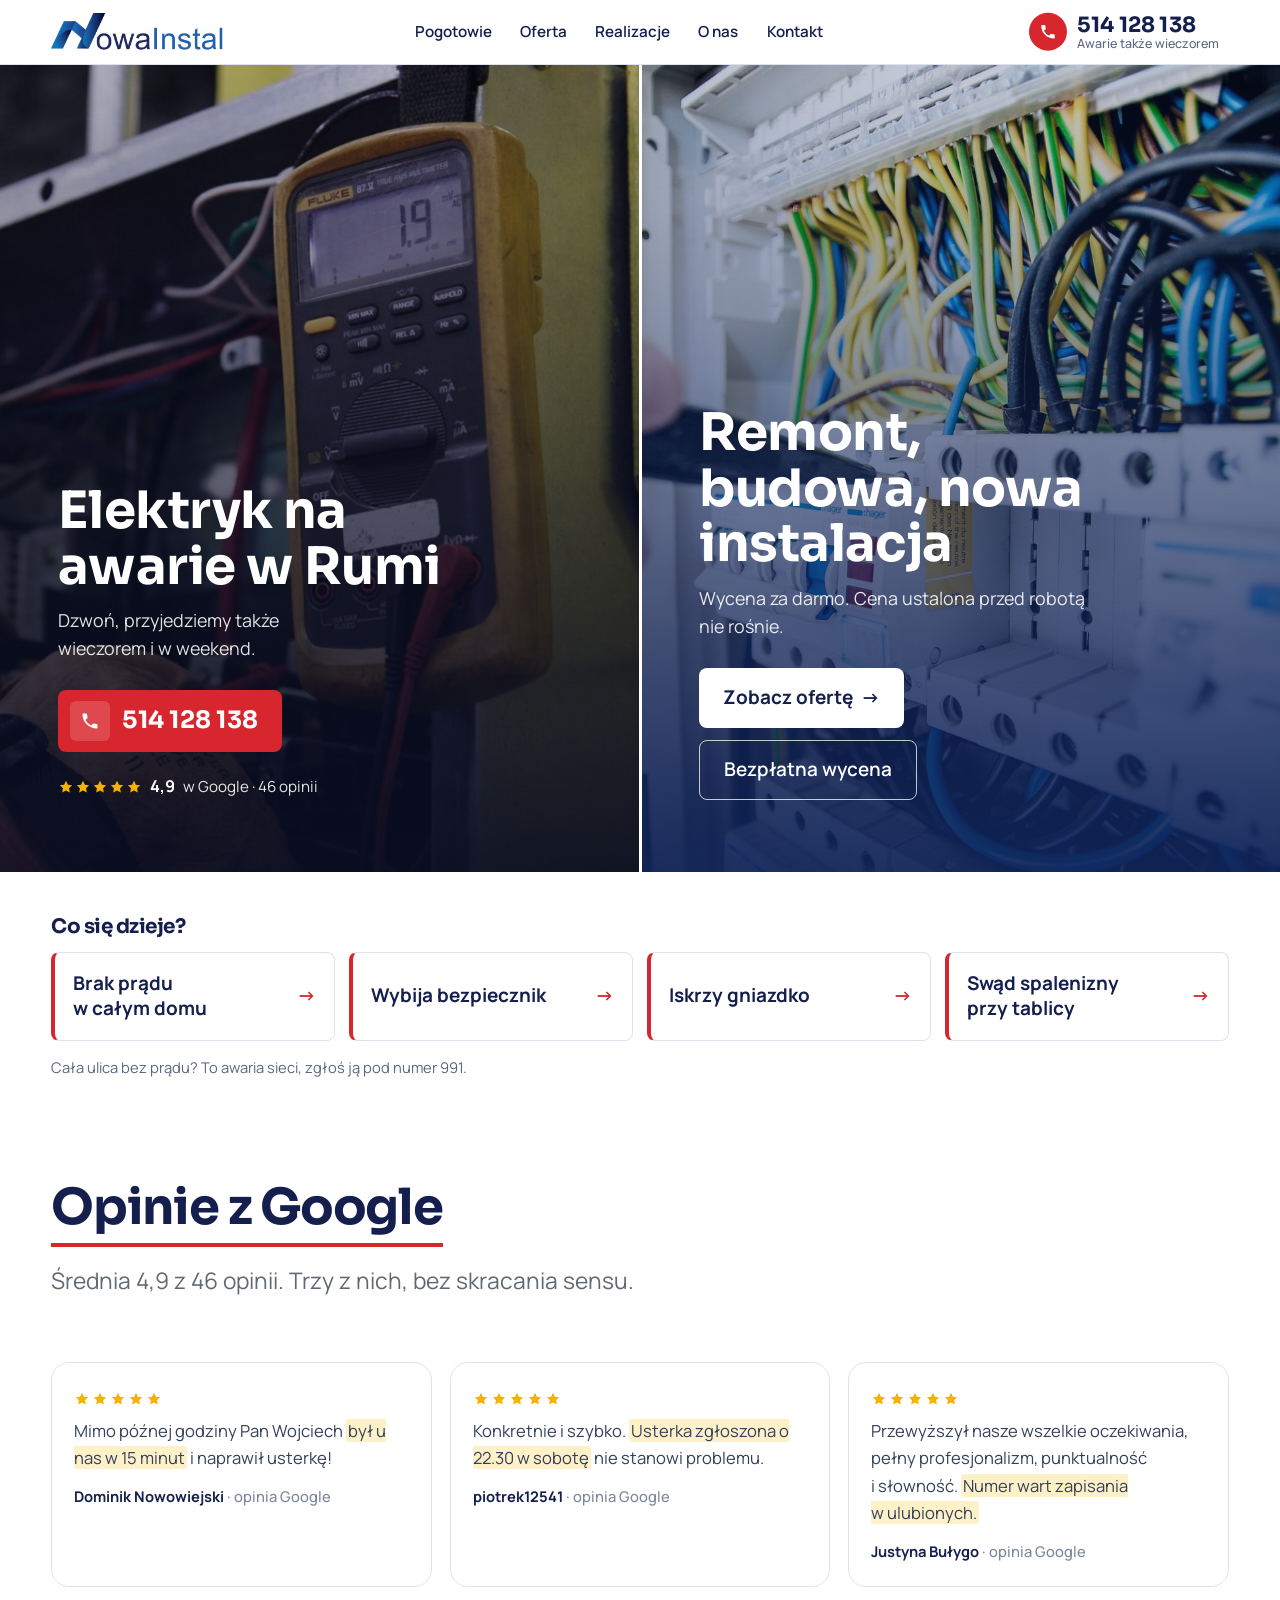
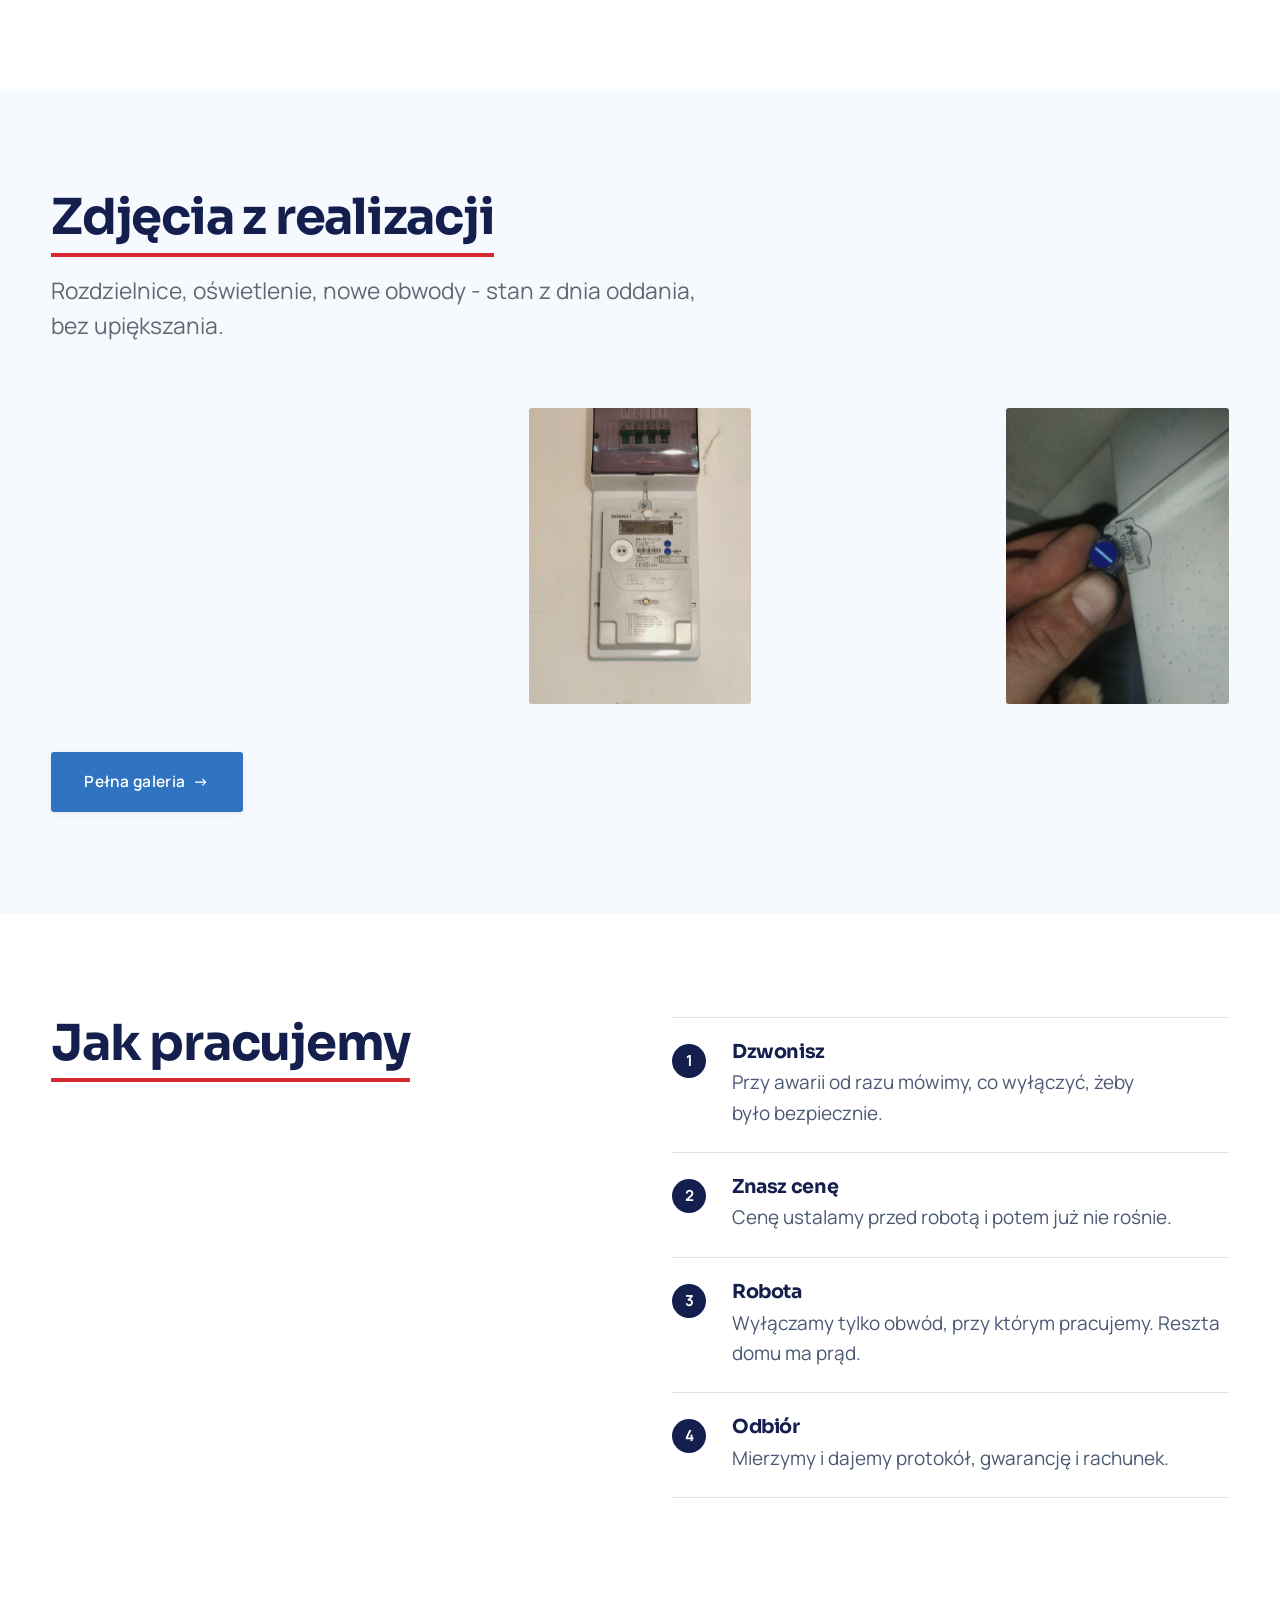
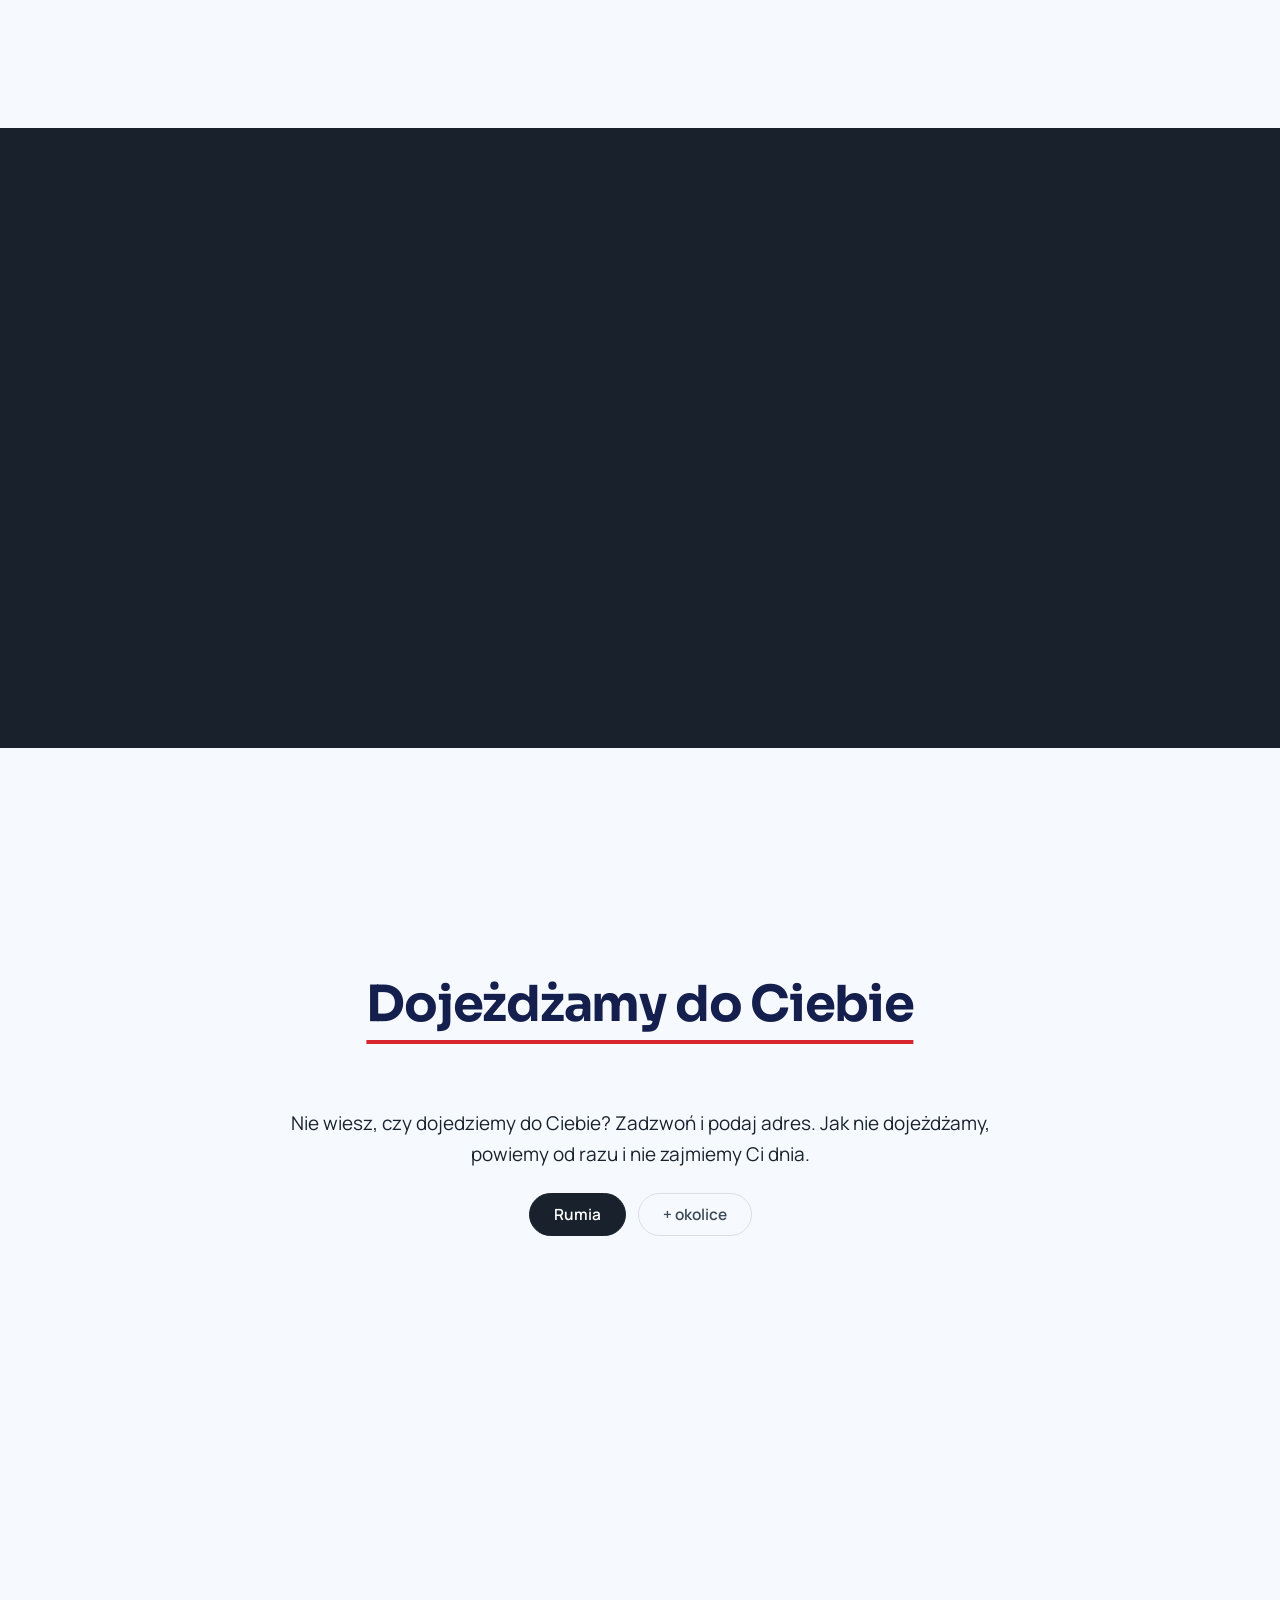
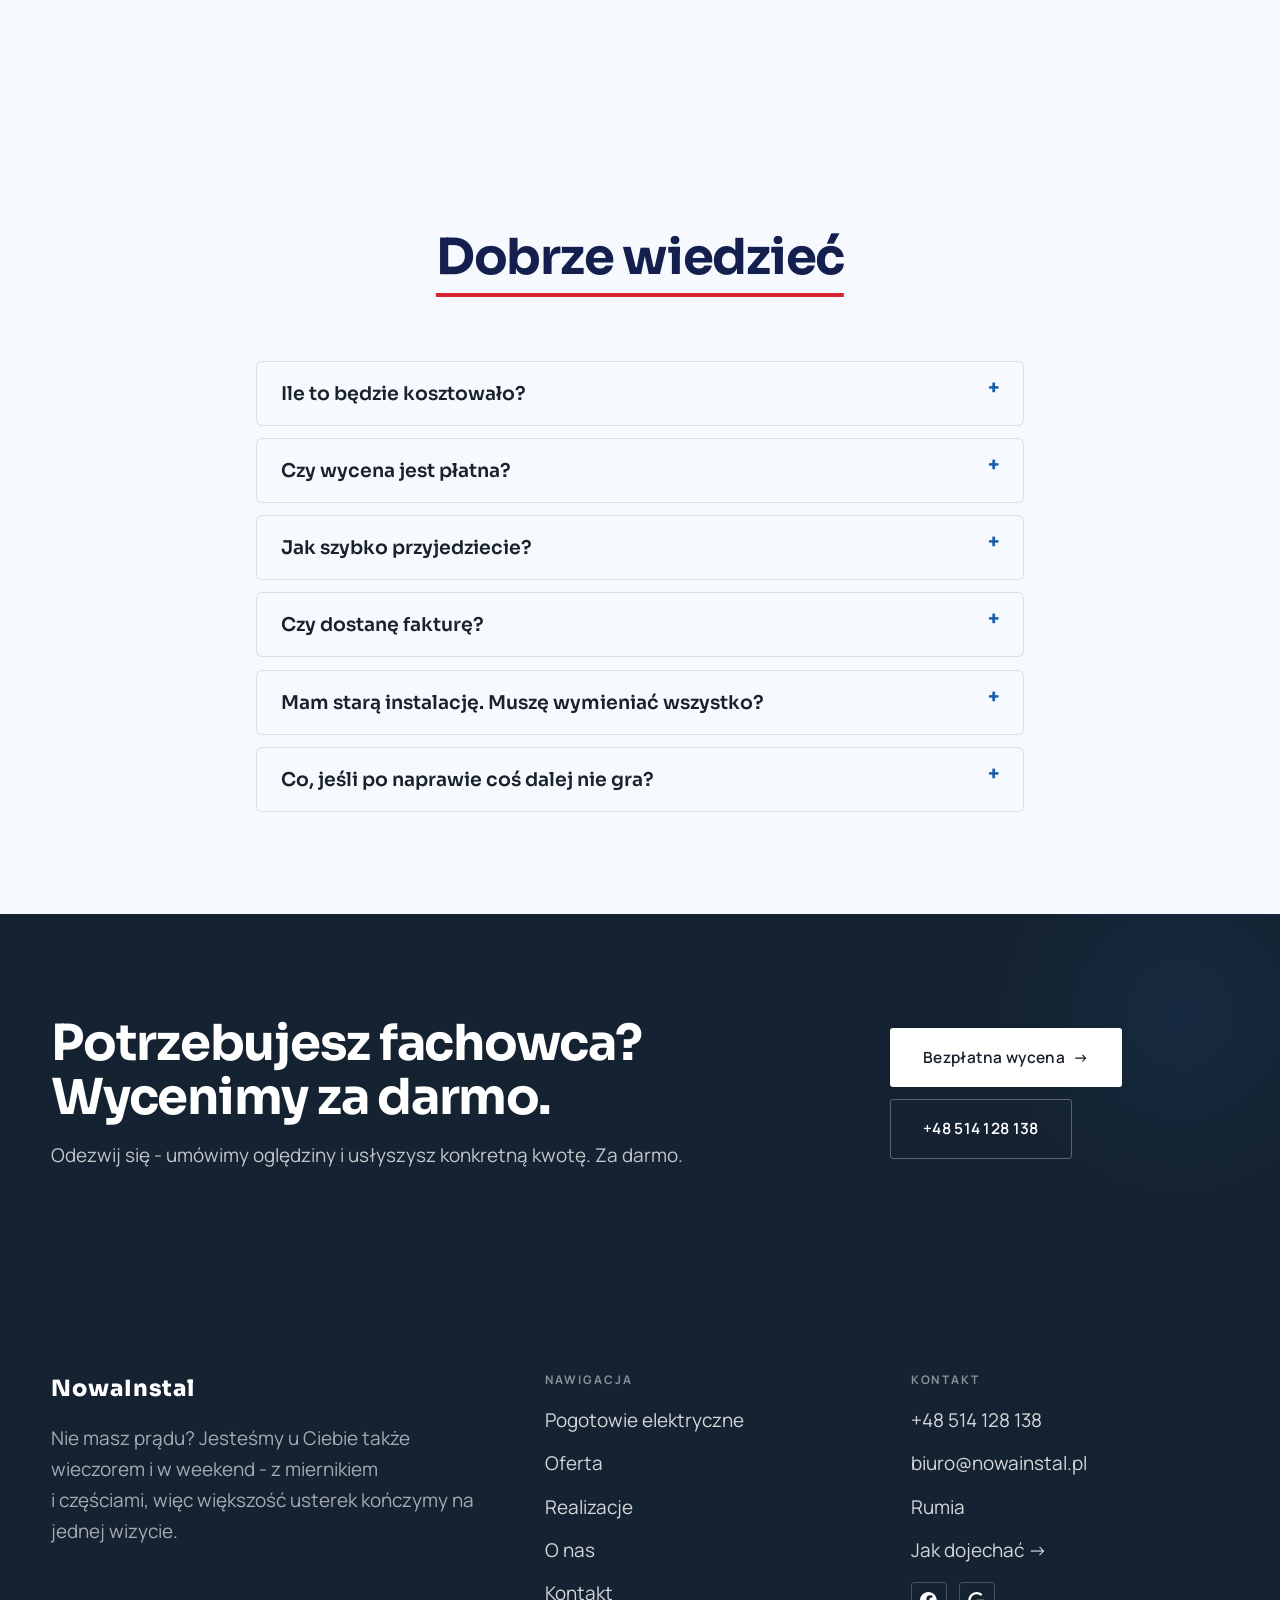
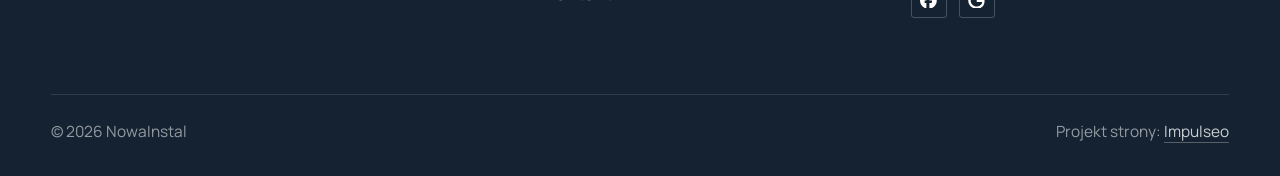
==== commit eedf3353: "Kurtyna wejściowa wraca: logo, cienka czerwona linia z przerwą na logo, ekran rozjeżdża się na dwa b" ====
--- a/index.html
+++ b/index.html
@@ -21,11 +21,13 @@
 <link rel="preconnect" href="https://fonts.googleapis.com">
 <link rel="preconnect" href="https://fonts.gstatic.com" crossorigin>
 <link href="https://fonts.googleapis.com/css2?family=Sora:wght@600;700;800&family=Manrope:wght@400;500;600&display=swap" rel="stylesheet">
-<link rel="stylesheet" href="assets/styles.css?v=20261021c">
-<link rel="stylesheet" href="assets/pogotowie.css?v=20261021c">
+<link rel="stylesheet" href="assets/styles.css?v=20261021d">
+<link rel="stylesheet" href="assets/pogotowie.css?v=20261021d">
 <meta name="nb-deploy" content="81fa4f5cccf6">
 </head>
 <body class="pim">
+<div class="intro" aria-hidden="true"><div class="intro-p intro-l"></div><div class="intro-p intro-r"></div><div class="intro-seam"></div><div class="intro-logo"><img src="img/logo-white.png" alt="" width="1200" height="261" fetchpriority="high"></div><div class="intro-tag">Rumia · elektryk</div></div>
+<script src="assets/pogotowie.js?v=20261021d"></script>
 
 <header class="nav">
   <div class="wrap nav-inner">
@@ -204,6 +206,6 @@
 <div class="sticky-call"><a class="sc-call" href="tel:+48514128138"><svg class="ico-tel" width="16" height="16" viewBox="0 0 24 24" fill="none" aria-hidden="true"><path d="M6.6 10.8a15.5 15.5 0 0 0 6.6 6.6l2.2-2.2a1 1 0 0 1 1-.24 11.4 11.4 0 0 0 3.6.58 1 1 0 0 1 1 1V20a1 1 0 0 1-1 1A17 17 0 0 1 3 4a1 1 0 0 1 1-1h3.5a1 1 0 0 1 1 1c0 1.25.2 2.46.58 3.6a1 1 0 0 1-.25 1l-2.23 2.2Z" fill="currentColor"/></svg> Awaria? Zadzwoń</a><a class="sc-quote" href="kontakt.html">Bezpłatna wycena</a></div>
 <div class="demo-wazne" data-do="2026-11-04" data-cykl="3" hidden><svg class="dw-ico" width="13" height="13" viewBox="0 0 24 24" fill="none" aria-hidden="true"><circle cx="12" cy="12" r="8.6" stroke="currentColor" stroke-width="1.8"/><path d="M12 7.2V12l3.3 2" stroke="currentColor" stroke-width="1.8" stroke-linecap="round"/></svg><span class="dw-txt"></span></div>
 
-<script src="assets/main.js?v=20261021c"></script>
+<script src="assets/main.js?v=20261021d"></script>
 </body>
 </html>
--- a/assets/pogotowie.css
+++ b/assets/pogotowie.css
@@ -219,3 +219,45 @@
 @media(max-width:560px){.v3-how-row{grid-template-columns:1fr}}
 /* kafle galerii: opóźnienie z animacji wejścia nie może zostać na najechaniu */
 .gallery .tile.reveal,.gallery .tile.reveal *{transition-delay:0s!important}
+
+/* ---------- kurtyna wejściowa (z wersji 1): logo, czerwona iskra w środku,
+   ekran rozjeżdża się na dwa bloki. Włącza ją JS raz na wizytę; awaria JS = zwykła strona. ---------- */
+.intro{display:none}
+html.intro-on .intro{display:block;position:fixed;inset:0;z-index:1000;pointer-events:auto;cursor:pointer}
+.intro-p{position:absolute;top:0;bottom:0;width:50.5%;background:#0f1739;transition:transform 1s cubic-bezier(.77,0,.18,1)}
+.intro-l{left:0}
+.intro-r{right:0}
+/* cienka czerwona linia z przerwą na logo: rośnie od środka do krawędzi, na końcach gaśnie */
+.intro-seam{position:absolute;left:50%;top:0;bottom:0;width:2px;margin-left:-1px;
+  background:linear-gradient(180deg,rgba(215,38,45,0) 0%,rgba(215,38,45,.95) 22%,#ff4a50 50%,rgba(215,38,45,.95) 78%,rgba(215,38,45,0) 100%);
+  box-shadow:0 0 18px 2px rgba(215,38,45,.5);
+  -webkit-mask:linear-gradient(180deg,#000 0,#000 calc(50% - 78px),transparent calc(50% - 62px),transparent calc(50% + 92px),#000 calc(50% + 108px));
+  mask:linear-gradient(180deg,#000 0,#000 calc(50% - 78px),transparent calc(50% - 62px),transparent calc(50% + 92px),#000 calc(50% + 108px));
+  transform:scaleY(0);transform-origin:50% 50%;
+  transition:transform 1s cubic-bezier(.16,.84,.44,1) .15s,opacity .3s ease}
+.intro-logo{position:absolute;left:50%;top:50%;width:min(58vw,330px);transform:translate(-50%,-50%);opacity:0;
+  clip-path:inset(0 100% 0 0);transition:opacity .4s ease .25s,clip-path 1s cubic-bezier(.65,0,.35,1) .25s}
+.intro-logo img{display:block;width:100%;height:auto}
+.intro-tag{position:absolute;left:50%;top:calc(50% + 52px);transform:translate(-50%,6px);white-space:nowrap;
+  font-size:.68rem;font-weight:600;letter-spacing:.34em;padding-left:.34em;text-transform:uppercase;color:rgba(255,255,255,.5);opacity:0;
+  transition:opacity .6s ease .75s,transform .8s cubic-bezier(.16,.84,.44,1) .75s}
+html.intro-go .intro-logo{opacity:1;clip-path:inset(0 0 0 0)}
+html.intro-go .intro-tag{opacity:1;transform:translate(-50%,0)}
+html.intro-go .intro-seam{transform:scaleY(1)}
+html.intro-open .intro-logo,html.intro-open .intro-tag{opacity:0;transition:opacity .25s ease}
+html.intro-open .intro-l{transform:translateX(-101%)}
+html.intro-open .intro-r{transform:translateX(101%)}
+html.intro-open .intro-seam{opacity:0;transition:opacity .35s ease .1s}
+html.intro-open .intro{pointer-events:none}
+/* po otwarciu: zdjęcia lekko dojeżdżają, teksty wchodzą od dołu jeden po drugim */
+html.intro-on .v3-bg{transform:scale(1.12)}
+html.intro-done .v3-bg{transition:transform 1.6s cubic-bezier(.16,.84,.44,1)}
+html.intro-on .v3-pane-in>*{opacity:0;transform:translateY(18px)}
+html.intro-done .v3-pane-in>*{opacity:1;transform:none;transition:opacity .7s ease,transform .8s cubic-bezier(.16,.84,.44,1)}
+html.intro-done .v3-pane-in>*:nth-child(2){transition-delay:.07s}
+html.intro-done .v3-pane-in>*:nth-child(3){transition-delay:.14s}
+html.intro-done .v3-pane-in>*:nth-child(4){transition-delay:.21s}
+html.intro-done .v3-pane-plan .v3-pane-in>*{transition-delay:.12s}
+html.intro-done .v3-pane-plan .v3-pane-in>*:nth-child(2){transition-delay:.19s}
+html.intro-done .v3-pane-plan .v3-pane-in>*:nth-child(3){transition-delay:.26s}
+@media(prefers-reduced-motion:reduce){html.intro-on .intro{display:none}}
